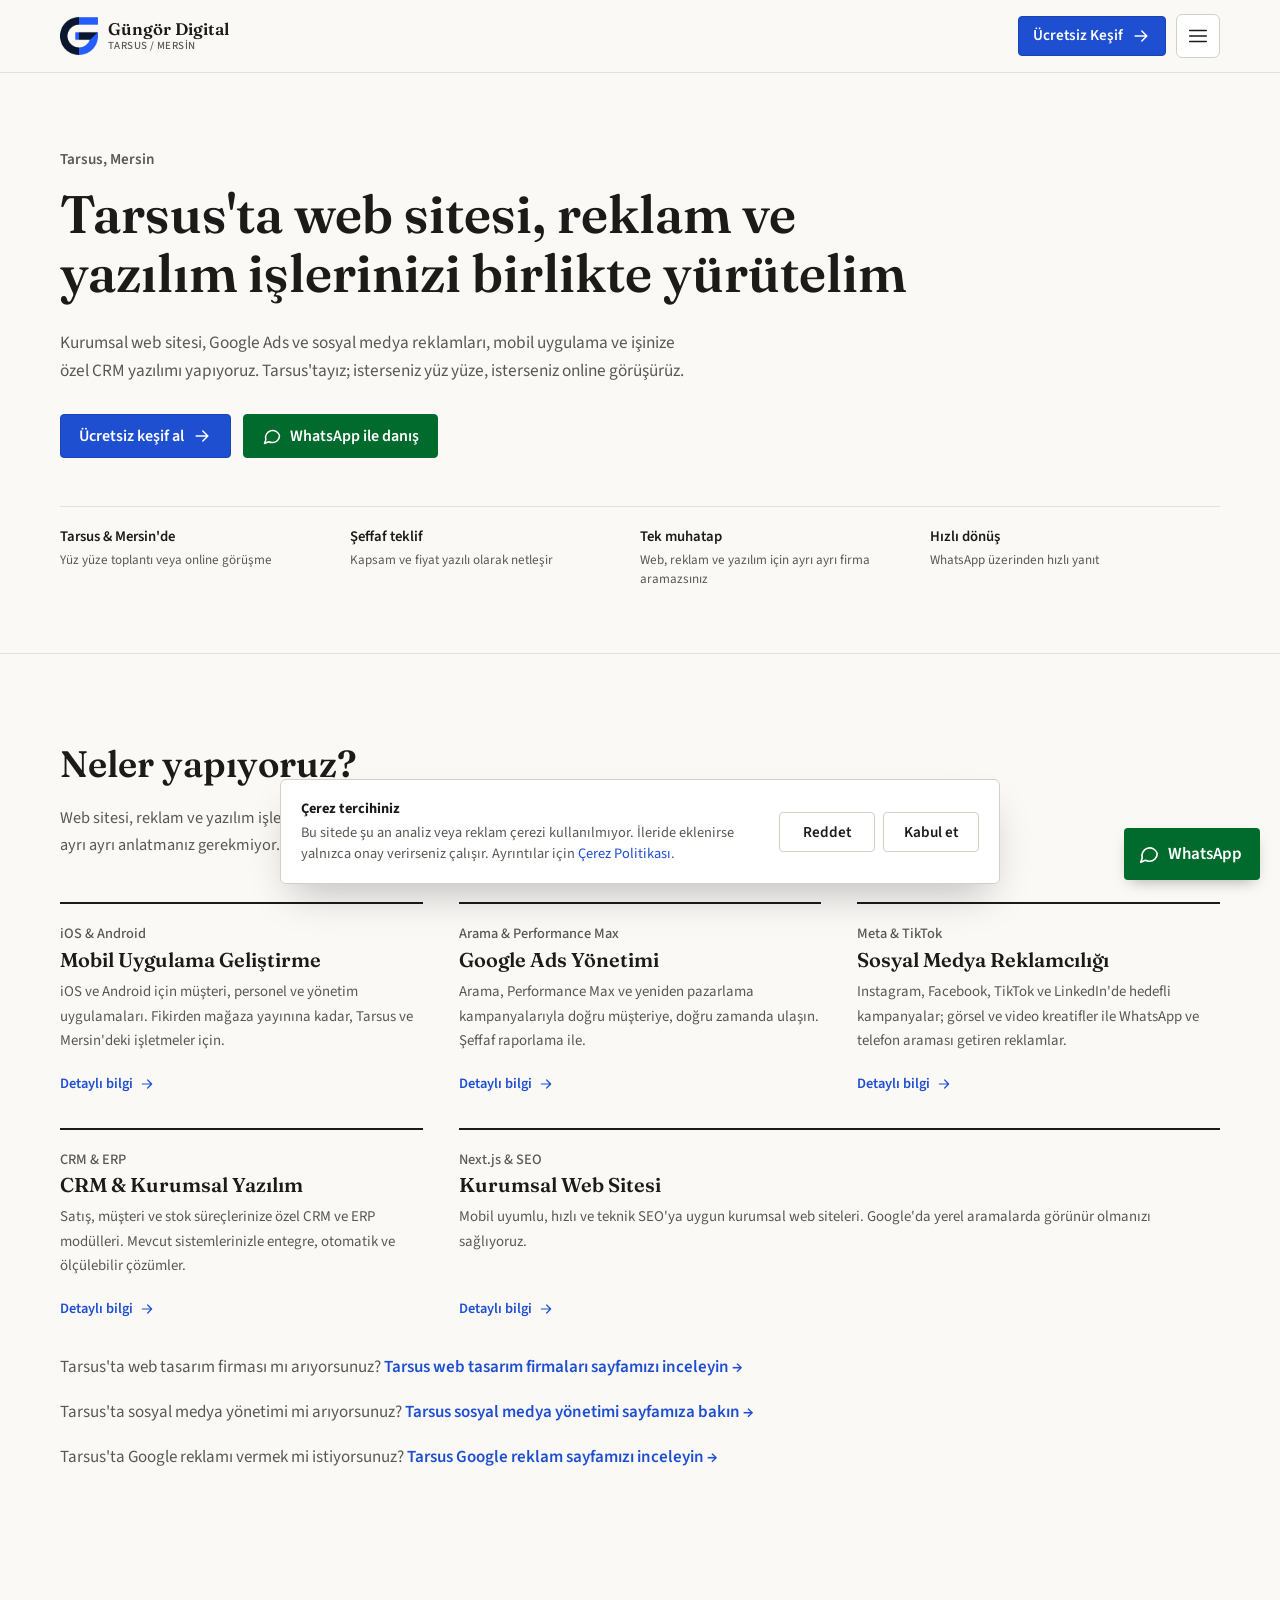
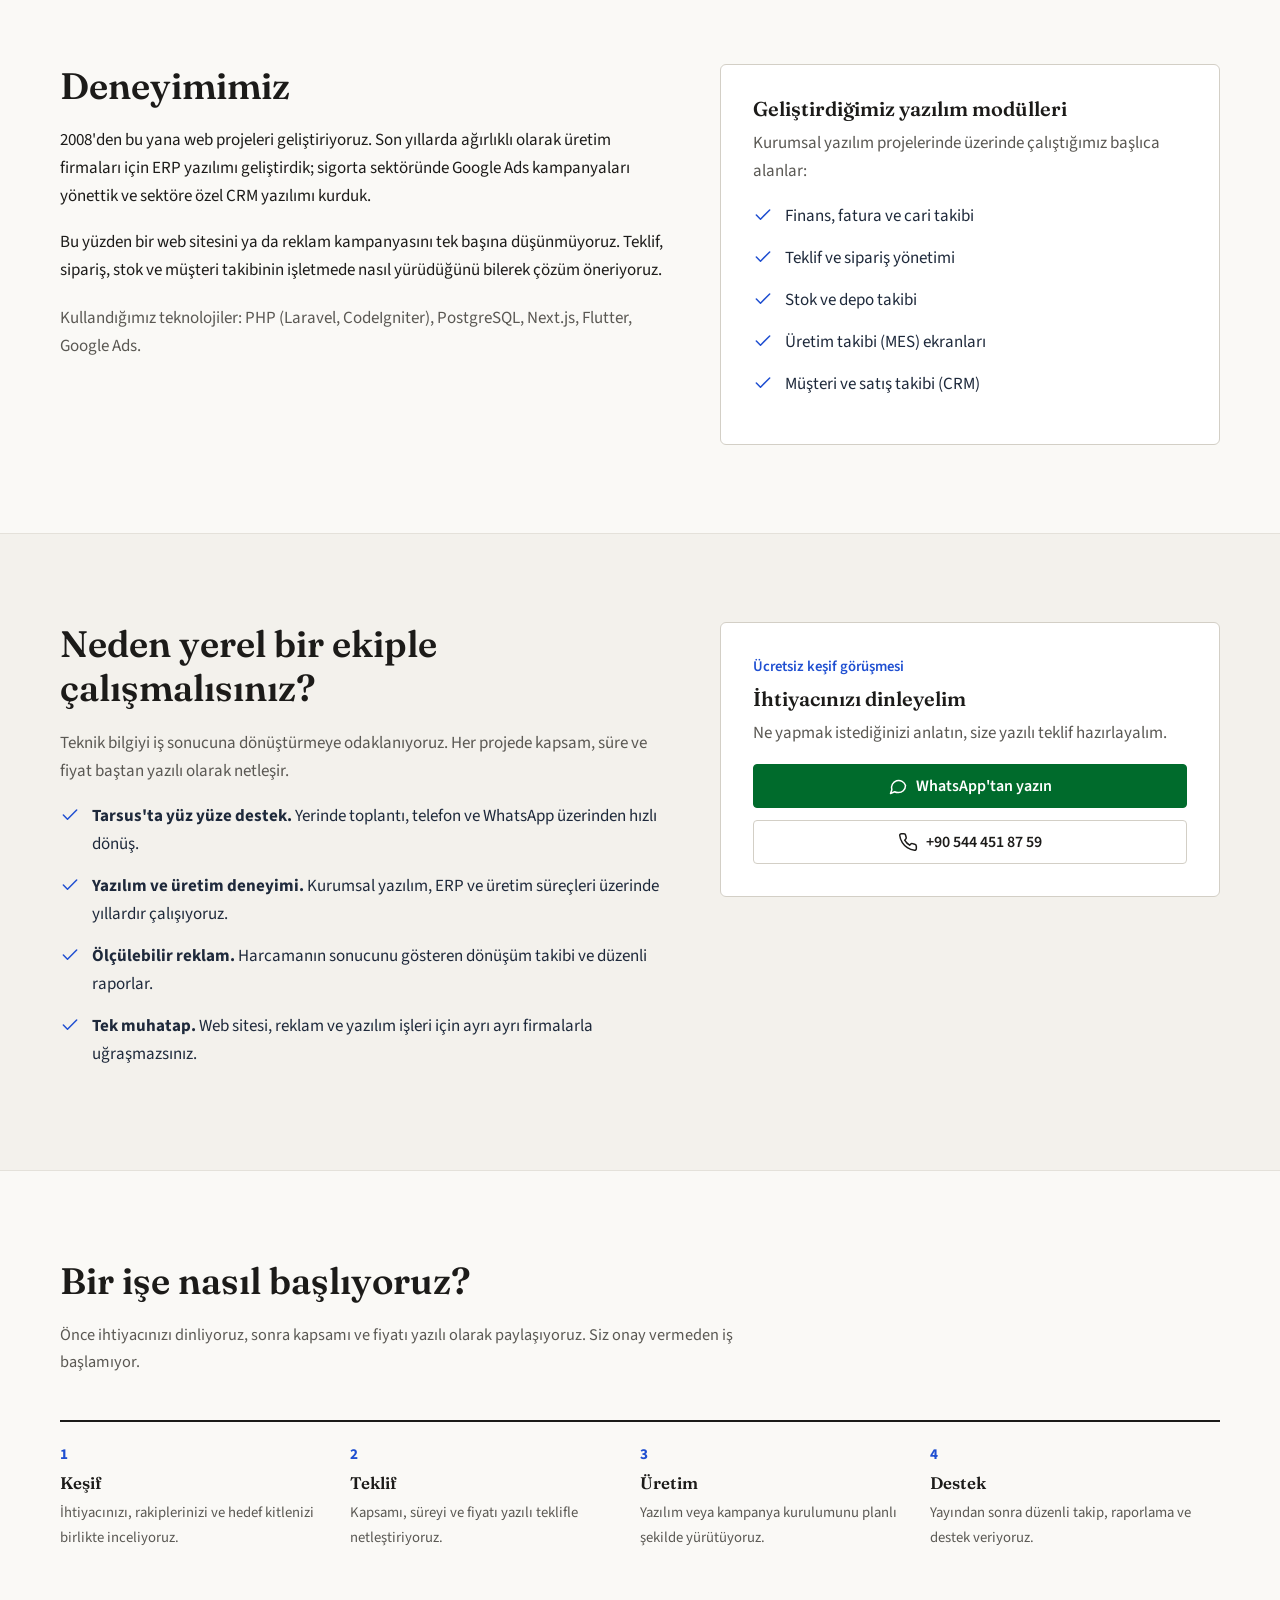
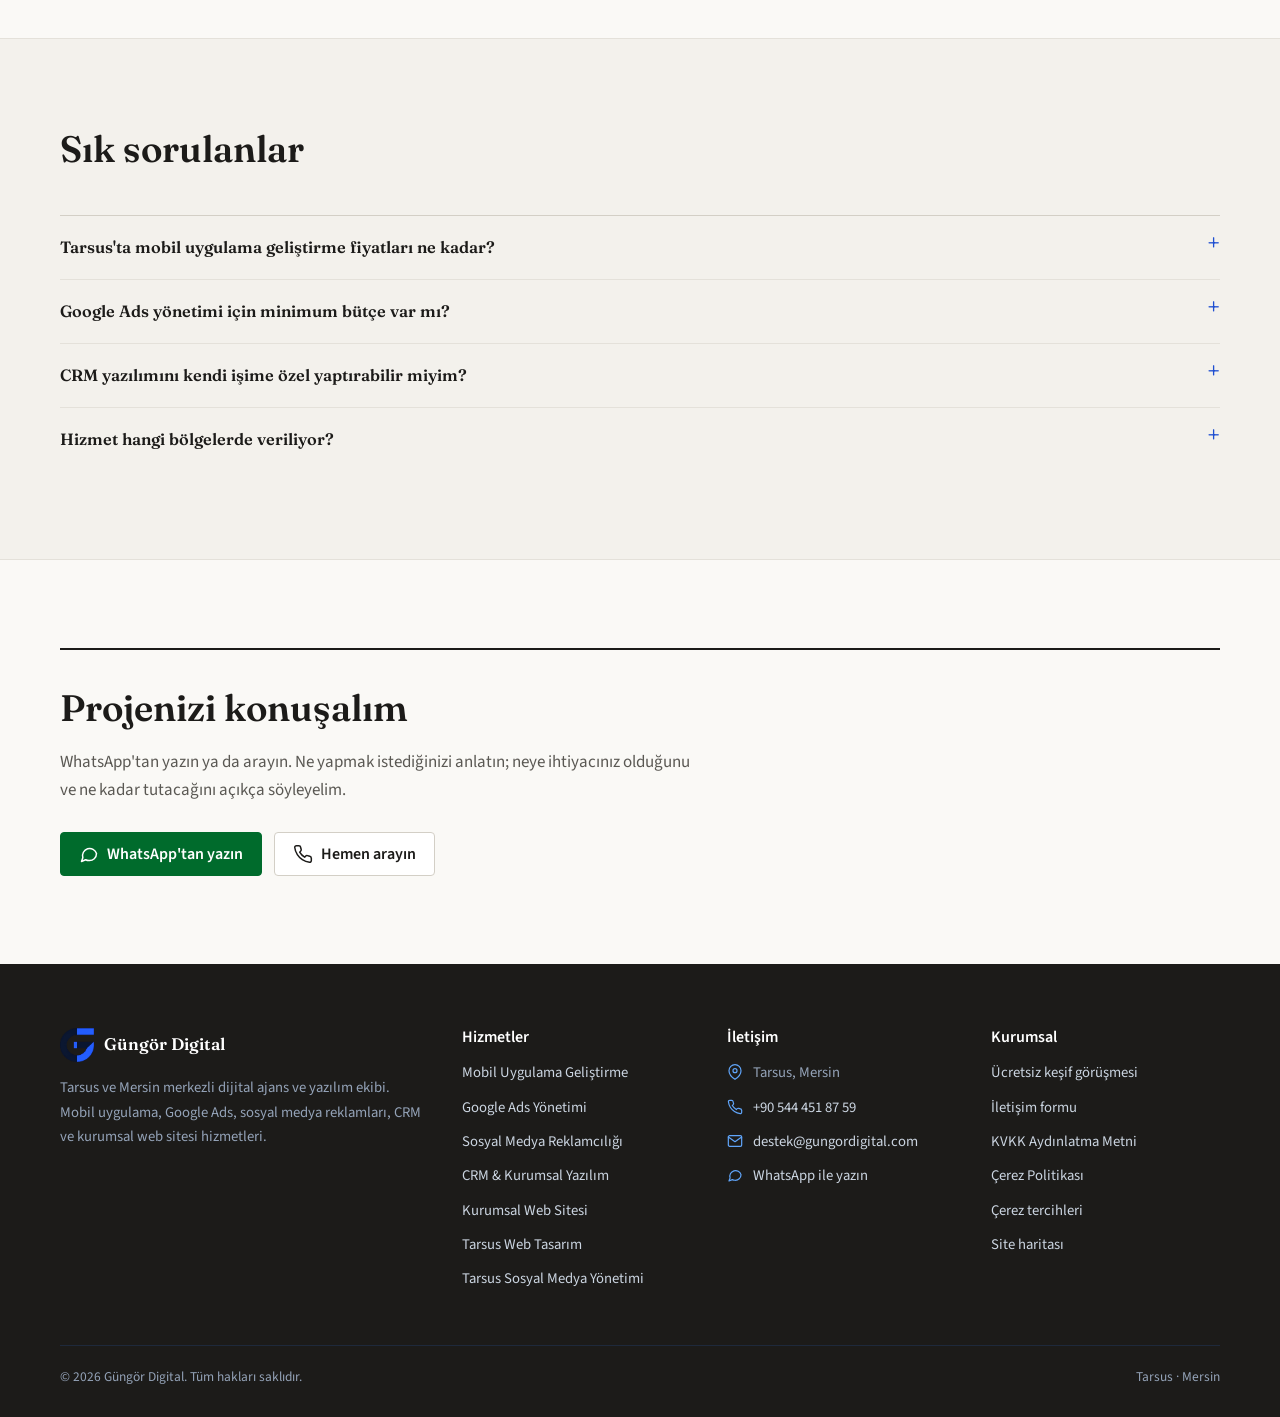
==== index.html @ 408ef57e "Tarsus Google reklam sayfası, menü düzeltmesi - Google Ads sayfası "Tarsus Google reklam" aramasına " ====
<!doctype html>
<html lang="tr-TR">
<head>
<meta charset="utf-8">
<meta name="google-site-verification" content="k1yBXpzhwBnbhdokewDQdq4VgAo1lMGQT7mjPiqqTH0">
<meta name="viewport" content="width=device-width,initial-scale=1,viewport-fit=cover">
<title>Tarsus Dijital Ajans &amp; Yazılım | Güngör Digital</title>
<meta name="description" content="Tarsus'ta mobil uygulama geliştirme, Google Ads ve sosyal medya reklamcılığı, kurumsal web sitesi ve CRM yazılımı. Ücretsiz keşif görüşmesi için iletişime geçin.">
<meta name="robots" content="index,follow,max-image-preview:large,max-snippet:-1">
<meta name="author" content="Güngör Digital">
<meta name="geo.region" content="TR-33">
<meta name="geo.placename" content="Tarsus, Mersin">
<meta name="geo.position" content="36.9167;34.8833">
<meta name="ICBM" content="36.9167, 34.8833">
<link rel="canonical" href="https://tarsus.gungordigital.com/">
<link rel="alternate" hreflang="tr-TR" href="https://tarsus.gungordigital.com/">
<link rel="alternate" hreflang="x-default" href="https://tarsus.gungordigital.com/">
<meta property="og:type" content="website">
<meta property="og:site_name" content="Güngör Digital">
<meta property="og:locale" content="tr_TR">
<meta property="og:title" content="Tarsus Dijital Ajans &amp; Yazılım | Güngör Digital">
<meta property="og:description" content="Tarsus'ta mobil uygulama geliştirme, Google Ads ve sosyal medya reklamcılığı, kurumsal web sitesi ve CRM yazılımı. Ücretsiz keşif görüşmesi için iletişime geçin.">
<meta property="og:url" content="https://tarsus.gungordigital.com/">
<meta property="og:image" content="https://tarsus.gungordigital.com/assets/logo.png">
<meta name="twitter:card" content="summary">
<meta name="twitter:title" content="Tarsus Dijital Ajans &amp; Yazılım | Güngör Digital">
<meta name="twitter:description" content="Tarsus'ta mobil uygulama geliştirme, Google Ads ve sosyal medya reklamcılığı, kurumsal web sitesi ve CRM yazılımı. Ücretsiz keşif görüşmesi için iletişime geçin.">
<meta name="theme-color" content="#0A0D14">
<link rel="icon" href="/assets/favicon.svg" type="image/svg+xml">
<link rel="icon" href="/assets/logo.png" type="image/png">
<link rel="apple-touch-icon" href="/assets/logo.png">
<link rel="preconnect" href="https://fonts.googleapis.com">
<link rel="preconnect" href="https://fonts.gstatic.com" crossorigin>
<link href="https://fonts.googleapis.com/css2?family=Fraunces:opsz,wght@9..144,500;9..144,600&family=Source+Sans+3:wght@400;600;700&display=swap" rel="stylesheet">
<link rel="stylesheet" href="/assets/style.css">
<script type="application/ld+json">{"@context": "https://schema.org", "@type": "ProfessionalService", "@id": "https://tarsus.gungordigital.com/#business", "name": "Güngör Digital", "url": "https://tarsus.gungordigital.com/", "logo": "https://tarsus.gungordigital.com/assets/logo.png", "telephone": "+905444518759", "email": "destek@gungordigital.com", "address": {"@type": "PostalAddress", "addressLocality": "Tarsus", "addressRegion": "Mersin", "addressCountry": "TR"}, "geo": {"@type": "GeoCoordinates", "latitude": 36.9167, "longitude": 34.8833}, "areaServed": [{"@type": "City", "name": "Tarsus"}, {"@type": "AdministrativeArea", "name": "Mersin"}], "availableLanguage": "Turkish", "knowsAbout": ["Mobil uygulama geliştirme", "Google Ads", "Sosyal medya reklamcılığı", "CRM yazılımı", "ERP", "Kurumsal web sitesi", "SEO"], "hasOfferCatalog": {"@type": "OfferCatalog", "name": "Hizmetler", "itemListElement": [{"@type": "Offer", "itemOffered": {"@type": "Service", "name": "Tarsus'ta Mobil Uygulama Geliştirme", "url": "https://tarsus.gungordigital.com/mobil-uygulama-gelistirme.html"}}, {"@type": "Offer", "itemOffered": {"@type": "Service", "name": "Tarsus'ta Google Ads Yönetimi", "url": "https://tarsus.gungordigital.com/google-ads-yonetimi.html"}}, {"@type": "Offer", "itemOffered": {"@type": "Service", "name": "Tarsus'ta Sosyal Medya Reklamcılığı", "url": "https://tarsus.gungordigital.com/sosyal-medya-reklamciligi.html"}}, {"@type": "Offer", "itemOffered": {"@type": "Service", "name": "Özel CRM ve Kurumsal Yazılım Geliştirme", "url": "https://tarsus.gungordigital.com/crm-ve-kurumsal-yazilim.html"}}, {"@type": "Offer", "itemOffered": {"@type": "Service", "name": "Tarsus'ta Kurumsal Web Sitesi Tasarımı", "url": "https://tarsus.gungordigital.com/kurumsal-web-sitesi.html"}}]}}</script>
<script type="application/ld+json">{"@context": "https://schema.org", "@type": "WebSite", "name": "Güngör Digital", "url": "https://tarsus.gungordigital.com/", "inLanguage": "tr-TR"}</script>
<script type="application/ld+json">{"@context": "https://schema.org", "@type": "FAQPage", "mainEntity": [{"@type": "Question", "name": "Tarsus'ta mobil uygulama geliştirme fiyatları ne kadar?", "acceptedAnswer": {"@type": "Answer", "text": "Fiyat; platforma (iOS, Android veya ikisi), özelliklere ve entegrasyonlara göre değişir. Ücretsiz keşif görüşmesinde kapsamı netleştirip yazılı teklif sunuyoruz."}}, {"@type": "Question", "name": "Google Ads yönetimi için minimum bütçe var mı?", "acceptedAnswer": {"@type": "Answer", "text": "Sabit bir minimum bütçe zorunluluğumuz yok. Sektörünüze ve hedeflerinize göre uygun bütçe planı oluşturuyoruz. Reklam harcaması doğrudan Google'a ödenir."}}, {"@type": "Question", "name": "CRM yazılımını kendi işime özel yaptırabilir miyim?", "acceptedAnswer": {"@type": "Answer", "text": "Evet. Satış, müşteri takibi, teklif ve fatura süreçlerinize göre özel CRM geliştiriyoruz; mevcut sisteminizle entegrasyon da yapılabilir."}}, {"@type": "Question", "name": "Hizmet hangi bölgelerde veriliyor?", "acceptedAnswer": {"@type": "Answer", "text": "Merkezimiz Tarsus'tadır. Tarsus ve Mersin'de yüz yüze, diğer bölgelerde ise uzaktan çalışıyoruz."}}]}</script>
</head>
<body>
<a class="skip" href="#main">İçeriğe geç</a>
<header class="site-header">
<div class="wrap nav">
<a class="logo" href="/" aria-label="Güngör Digital - Ana sayfa"><img src="/assets/logo.png" alt="Güngör Digital logosu" width="38" height="38"><span class="logo-t"><b>Güngör Digital</b><small>TARSUS / MERSİN</small></span></a>
<nav aria-label="Ana menü"><ul class="menu" id="menu"><li><a href="/mobil-uygulama-gelistirme.html">Mobil Uygulama</a></li><li><a href="/google-ads-yonetimi.html">Google Ads</a></li><li><a href="/sosyal-medya-reklamciligi.html">Sosyal Medya</a></li><li><a href="/crm-ve-kurumsal-yazilim.html">CRM & Yazılım</a></li><li><a href="/kurumsal-web-sitesi.html">Kurumsal Web</a></li><li><a href="/tarsus-web-tasarim-firmalari.html">Tarsus Web Tasarım</a></li><li class="hide-d"><a href="/iletisim.html">İletişim</a></li></ul></nav>
<div class="nav-right">
<a class="btn btn-wa btn-sm hide-m" href="https://wa.me/905444518759" rel="noopener"><svg class="ic" viewBox="0 0 24 24" fill="none" stroke="currentColor" stroke-width="1.8" stroke-linecap="round" stroke-linejoin="round" aria-hidden="true"><path d="M21 11.5a8.4 8.4 0 0 1-9 8.4 8.6 8.6 0 0 1-4-1L3 21l1.6-4.6A8.4 8.4 0 1 1 21 11.5z"/></svg>WhatsApp</a>
<a class="btn btn-primary btn-sm" href="/iletisim.html">Ücretsiz Keşif <svg class="ic" viewBox="0 0 24 24" fill="none" stroke="currentColor" stroke-width="1.8" stroke-linecap="round" stroke-linejoin="round" aria-hidden="true"><path d="M5 12h14M13 6l6 6-6 6"/></svg></a>
<button class="nav-toggle" aria-label="Menüyü aç/kapat" aria-expanded="false" aria-controls="menu"><svg class="ic" viewBox="0 0 24 24" fill="none" stroke="currentColor" stroke-width="1.8" stroke-linecap="round" stroke-linejoin="round" aria-hidden="true"><path d="M3 6h18M3 12h18M3 18h18"/></svg></button>
</div>
</div>
</header>
<main id="main">
<section class="hero">
<div class="wrap">
<span class="pill">Tarsus, Mersin</span>
<h1>Tarsus'ta web sitesi, reklam ve yazılım işlerinizi birlikte yürütelim</h1>
<p class="lead">Kurumsal web sitesi, Google Ads ve sosyal medya reklamları, mobil uygulama ve işinize özel CRM yazılımı yapıyoruz. Tarsus'tayız; isterseniz yüz yüze, isterseniz online görüşürüz.</p>
<div class="btns">
<a class="btn btn-primary" href="/iletisim.html">Ücretsiz keşif al <svg class="ic" viewBox="0 0 24 24" fill="none" stroke="currentColor" stroke-width="1.8" stroke-linecap="round" stroke-linejoin="round" aria-hidden="true"><path d="M5 12h14M13 6l6 6-6 6"/></svg></a>
<a class="btn btn-wa" href="https://wa.me/905444518759" rel="noopener"><svg class="ic" viewBox="0 0 24 24" fill="none" stroke="currentColor" stroke-width="1.8" stroke-linecap="round" stroke-linejoin="round" aria-hidden="true"><path d="M21 11.5a8.4 8.4 0 0 1-9 8.4 8.6 8.6 0 0 1-4-1L3 21l1.6-4.6A8.4 8.4 0 1 1 21 11.5z"/></svg>WhatsApp ile danış</a>
</div>
<div class="trust"><div><svg class="ic" viewBox="0 0 24 24" fill="none" stroke="currentColor" stroke-width="1.8" stroke-linecap="round" stroke-linejoin="round" aria-hidden="true"><path d="M1 6v16l7-4 8 4 7-4V2l-7 4-8-4z"/><path d="M8 2v16M16 6v16"/></svg><span>Tarsus & Mersin'de<small>Yüz yüze toplantı veya online görüşme</small></span></div><div><svg class="ic" viewBox="0 0 24 24" fill="none" stroke="currentColor" stroke-width="1.8" stroke-linecap="round" stroke-linejoin="round" aria-hidden="true"><path d="M12 22s8-4 8-10V5l-8-3-8 3v7c0 6 8 10 8 10z"/></svg><span>Şeffaf teklif<small>Kapsam ve fiyat yazılı olarak netleşir</small></span></div><div><svg class="ic" viewBox="0 0 24 24" fill="none" stroke="currentColor" stroke-width="1.8" stroke-linecap="round" stroke-linejoin="round" aria-hidden="true"><circle cx="9" cy="7" r="4"/><path d="M17 11a4 4 0 1 0 0-8M3 21v-2a4 4 0 0 1 4-4h6a4 4 0 0 1 4 4v2"/></svg><span>Tek muhatap<small>Web, reklam ve yazılım için ayrı ayrı firma aramazsınız</small></span></div><div><svg class="ic" viewBox="0 0 24 24" fill="none" stroke="currentColor" stroke-width="1.8" stroke-linecap="round" stroke-linejoin="round" aria-hidden="true"><path d="M13 2 3 14h9l-1 8 10-12h-9z"/></svg><span>Hızlı dönüş<small>WhatsApp üzerinden hızlı yanıt</small></span></div></div>
</div>
</section>
<section class="section" id="hizmetler"><div class="wrap">
<div class="section-head"><div class="label">Hizmetlerimiz</div><h2>Neler yapıyoruz?</h2><p>Web sitesi, reklam ve yazılım işlerini aynı ekip yürütüyor. Böylece işi farklı firmalara bölmeniz ve her birine ayrı ayrı anlatmanız gerekmiyor.</p></div>
<div class="grid grid-3"><a class="card" href="/mobil-uygulama-gelistirme.html"><div class="icon-box"><svg class="ic" viewBox="0 0 24 24" fill="none" stroke="currentColor" stroke-width="1.8" stroke-linecap="round" stroke-linejoin="round" aria-hidden="true"><rect x="7" y="2" width="10" height="20" rx="2"/><path d="M11 18h2"/></svg></div><span class="tagchip">iOS & Android</span><h3>Mobil Uygulama Geliştirme</h3><p>iOS ve Android için müşteri, personel ve yönetim uygulamaları. Fikirden mağaza yayınına kadar, Tarsus ve Mersin'deki işletmeler için.</p><span class="more">Detaylı bilgi <svg class="ic" viewBox="0 0 24 24" fill="none" stroke="currentColor" stroke-width="1.8" stroke-linecap="round" stroke-linejoin="round" aria-hidden="true"><path d="M5 12h14M13 6l6 6-6 6"/></svg></span></a><a class="card" href="/google-ads-yonetimi.html"><div class="icon-box"><svg class="ic" viewBox="0 0 24 24" fill="none" stroke="currentColor" stroke-width="1.8" stroke-linecap="round" stroke-linejoin="round" aria-hidden="true"><circle cx="11" cy="11" r="7"/><path d="m21 21-4.3-4.3"/></svg></div><span class="tagchip">Arama & Performance Max</span><h3>Google Ads Yönetimi</h3><p>Arama, Performance Max ve yeniden pazarlama kampanyalarıyla doğru müşteriye, doğru zamanda ulaşın. Şeffaf raporlama ile.</p><span class="more">Detaylı bilgi <svg class="ic" viewBox="0 0 24 24" fill="none" stroke="currentColor" stroke-width="1.8" stroke-linecap="round" stroke-linejoin="round" aria-hidden="true"><path d="M5 12h14M13 6l6 6-6 6"/></svg></span></a><a class="card" href="/sosyal-medya-reklamciligi.html"><div class="icon-box"><svg class="ic" viewBox="0 0 24 24" fill="none" stroke="currentColor" stroke-width="1.8" stroke-linecap="round" stroke-linejoin="round" aria-hidden="true"><path d="M3 11v2a1 1 0 0 0 1 1h2l5 4V6L6 10H4a1 1 0 0 0-1 1z"/><path d="M16 8a5 5 0 0 1 0 8"/></svg></div><span class="tagchip">Meta & TikTok</span><h3>Sosyal Medya Reklamcılığı</h3><p>Instagram, Facebook, TikTok ve LinkedIn'de hedefli kampanyalar; görsel ve video kreatifler ile WhatsApp ve telefon araması getiren reklamlar.</p><span class="more">Detaylı bilgi <svg class="ic" viewBox="0 0 24 24" fill="none" stroke="currentColor" stroke-width="1.8" stroke-linecap="round" stroke-linejoin="round" aria-hidden="true"><path d="M5 12h14M13 6l6 6-6 6"/></svg></span></a><a class="card" href="/crm-ve-kurumsal-yazilim.html"><div class="icon-box"><svg class="ic" viewBox="0 0 24 24" fill="none" stroke="currentColor" stroke-width="1.8" stroke-linecap="round" stroke-linejoin="round" aria-hidden="true"><ellipse cx="12" cy="5" rx="8" ry="3"/><path d="M4 5v14c0 1.7 3.6 3 8 3s8-1.3 8-3V5"/><path d="M4 12c0 1.7 3.6 3 8 3s8-1.3 8-3"/></svg></div><span class="tagchip">CRM & ERP</span><h3>CRM & Kurumsal Yazılım</h3><p>Satış, müşteri ve stok süreçlerinize özel CRM ve ERP modülleri. Mevcut sistemlerinizle entegre, otomatik ve ölçülebilir çözümler.</p><span class="more">Detaylı bilgi <svg class="ic" viewBox="0 0 24 24" fill="none" stroke="currentColor" stroke-width="1.8" stroke-linecap="round" stroke-linejoin="round" aria-hidden="true"><path d="M5 12h14M13 6l6 6-6 6"/></svg></span></a><a class="card" href="/kurumsal-web-sitesi.html"><div class="icon-box"><svg class="ic" viewBox="0 0 24 24" fill="none" stroke="currentColor" stroke-width="1.8" stroke-linecap="round" stroke-linejoin="round" aria-hidden="true"><rect x="3" y="4" width="18" height="16" rx="2"/><path d="M3 9h18M7 14h4"/></svg></div><span class="tagchip">Next.js & SEO</span><h3>Kurumsal Web Sitesi</h3><p>Mobil uyumlu, hızlı ve teknik SEO'ya uygun kurumsal web siteleri. Google'da yerel aramalarda görünür olmanızı sağlıyoruz.</p><span class="more">Detaylı bilgi <svg class="ic" viewBox="0 0 24 24" fill="none" stroke="currentColor" stroke-width="1.8" stroke-linecap="round" stroke-linejoin="round" aria-hidden="true"><path d="M5 12h14M13 6l6 6-6 6"/></svg></span></a></div>
<p style="margin-top:28px;color:var(--muted)">Tarsus'ta web tasarım firması mı arıyorsunuz? <a href="/tarsus-web-tasarim-firmalari.html" style="font-weight:600">Tarsus web tasarım firmaları sayfamızı inceleyin &rarr;</a></p>
<p style="margin-top:8px;color:var(--muted)">Tarsus'ta sosyal medya yönetimi mi arıyorsunuz? <a href="/tarsus-sosyal-medya-yonetimi.html" style="font-weight:600">Tarsus sosyal medya yönetimi sayfamıza bakın &rarr;</a></p>
<p style="margin-top:8px;color:var(--muted)">Tarsus'ta Google reklamı vermek mi istiyorsunuz? <a href="/google-ads-yonetimi.html" style="font-weight:600">Tarsus Google reklam sayfamızı inceleyin &rarr;</a></p>
</div></section>
<section class="section" id="hakkimizda"><div class="wrap split">
<div>
<h2>Deneyimimiz</h2>
<p>2008'den bu yana web projeleri geliştiriyoruz. Son yıllarda ağırlıklı olarak üretim firmaları için ERP yazılımı geliştirdik; sigorta sektöründe Google Ads kampanyaları yönettik ve sektöre özel CRM yazılımı kurduk.</p>
<p>Bu yüzden bir web sitesini ya da reklam kampanyasını tek başına düşünmüyoruz. Teklif, sipariş, stok ve müşteri takibinin işletmede nasıl yürüdüğünü bilerek çözüm öneriyoruz.</p>
<p class="muted" style="margin-top:20px">Kullandığımız teknolojiler: PHP (Laravel, CodeIgniter), PostgreSQL, Next.js, Flutter, Google Ads.</p>
</div>
<aside class="panel">
<h3>Geliştirdiğimiz yazılım modülleri</h3>
<p>Kurumsal yazılım projelerinde üzerinde çalıştığımız başlıca alanlar:</p>
<ul class="checks" style="margin-top:14px">
<li><svg class="ic" viewBox="0 0 24 24" fill="none" stroke="currentColor" stroke-width="1.8" stroke-linecap="round" stroke-linejoin="round" aria-hidden="true"><path d="M20 6 9 17l-5-5"/></svg><span>Finans, fatura ve cari takibi</span></li>
<li><svg class="ic" viewBox="0 0 24 24" fill="none" stroke="currentColor" stroke-width="1.8" stroke-linecap="round" stroke-linejoin="round" aria-hidden="true"><path d="M20 6 9 17l-5-5"/></svg><span>Teklif ve sipariş yönetimi</span></li>
<li><svg class="ic" viewBox="0 0 24 24" fill="none" stroke="currentColor" stroke-width="1.8" stroke-linecap="round" stroke-linejoin="round" aria-hidden="true"><path d="M20 6 9 17l-5-5"/></svg><span>Stok ve depo takibi</span></li>
<li><svg class="ic" viewBox="0 0 24 24" fill="none" stroke="currentColor" stroke-width="1.8" stroke-linecap="round" stroke-linejoin="round" aria-hidden="true"><path d="M20 6 9 17l-5-5"/></svg><span>Üretim takibi (MES) ekranları</span></li>
<li><svg class="ic" viewBox="0 0 24 24" fill="none" stroke="currentColor" stroke-width="1.8" stroke-linecap="round" stroke-linejoin="round" aria-hidden="true"><path d="M20 6 9 17l-5-5"/></svg><span>Müşteri ve satış takibi (CRM)</span></li>
</ul>
</aside>
</div></section>
<section class="section alt"><div class="wrap split">
<div>
<div class="label">Neden Güngör Digital</div>
<h2>Neden yerel bir ekiple çalışmalısınız?</h2>
<p class="muted">Teknik bilgiyi iş sonucuna dönüştürmeye odaklanıyoruz. Her projede kapsam, süre ve fiyat baştan yazılı olarak netleşir.</p>
<ul class="checks">
<li><svg class="ic" viewBox="0 0 24 24" fill="none" stroke="currentColor" stroke-width="1.8" stroke-linecap="round" stroke-linejoin="round" aria-hidden="true"><path d="M20 6 9 17l-5-5"/></svg><span><strong>Tarsus'ta yüz yüze destek.</strong> Yerinde toplantı, telefon ve WhatsApp üzerinden hızlı dönüş.</span></li>
<li><svg class="ic" viewBox="0 0 24 24" fill="none" stroke="currentColor" stroke-width="1.8" stroke-linecap="round" stroke-linejoin="round" aria-hidden="true"><path d="M20 6 9 17l-5-5"/></svg><span><strong>Yazılım ve üretim deneyimi.</strong> Kurumsal yazılım, ERP ve üretim süreçleri üzerinde yıllardır çalışıyoruz.</span></li>
<li><svg class="ic" viewBox="0 0 24 24" fill="none" stroke="currentColor" stroke-width="1.8" stroke-linecap="round" stroke-linejoin="round" aria-hidden="true"><path d="M20 6 9 17l-5-5"/></svg><span><strong>Ölçülebilir reklam.</strong> Harcamanın sonucunu gösteren dönüşüm takibi ve düzenli raporlar.</span></li>
<li><svg class="ic" viewBox="0 0 24 24" fill="none" stroke="currentColor" stroke-width="1.8" stroke-linecap="round" stroke-linejoin="round" aria-hidden="true"><path d="M20 6 9 17l-5-5"/></svg><span><strong>Tek muhatap.</strong> Web sitesi, reklam ve yazılım işleri için ayrı ayrı firmalarla uğraşmazsınız.</span></li>
</ul>
</div>
<aside class="panel">
<div class="label">Ücretsiz keşif görüşmesi</div>
<h3 style="margin-top:8px">İhtiyacınızı dinleyelim</h3>
<p>Ne yapmak istediğinizi anlatın, size yazılı teklif hazırlayalım.</p>
<div class="btns" style="margin-top:4px">
<a class="btn btn-wa btn-block" href="https://wa.me/905444518759" rel="noopener"><svg class="ic" viewBox="0 0 24 24" fill="none" stroke="currentColor" stroke-width="1.8" stroke-linecap="round" stroke-linejoin="round" aria-hidden="true"><path d="M21 11.5a8.4 8.4 0 0 1-9 8.4 8.6 8.6 0 0 1-4-1L3 21l1.6-4.6A8.4 8.4 0 1 1 21 11.5z"/></svg>WhatsApp'tan yazın</a>
<a class="btn btn-outline btn-block" href="tel:+905444518759"><svg class="ic" viewBox="0 0 24 24" fill="none" stroke="currentColor" stroke-width="1.8" stroke-linecap="round" stroke-linejoin="round" aria-hidden="true"><path d="M22 16.9v3a2 2 0 0 1-2.2 2 19.8 19.8 0 0 1-8.6-3.1 19.5 19.5 0 0 1-6-6A19.8 19.8 0 0 1 2.1 4.2 2 2 0 0 1 4.1 2h3a2 2 0 0 1 2 1.7c.1.9.4 1.8.7 2.7a2 2 0 0 1-.5 2.1L8 9.8a16 16 0 0 0 6 6l1.3-1.3a2 2 0 0 1 2.1-.5c.9.3 1.8.6 2.7.7a2 2 0 0 1 1.7 2z"/></svg>+90 544 451 87 59</a>
</div>
</aside>
</div></section>
<section class="section"><div class="wrap">
<div class="section-head"><div class="label">Nasıl çalışıyoruz?</div><h2>Bir işe nasıl başlıyoruz?</h2><p>Önce ihtiyacınızı dinliyoruz, sonra kapsamı ve fiyatı yazılı olarak paylaşıyoruz. Siz onay vermeden iş başlamıyor.</p></div>
<div class="process"><div><b>1</b><h3>Keşif</h3><p>İhtiyacınızı, rakiplerinizi ve hedef kitlenizi birlikte inceliyoruz.</p></div><div><b>2</b><h3>Teklif</h3><p>Kapsamı, süreyi ve fiyatı yazılı teklifle netleştiriyoruz.</p></div><div><b>3</b><h3>Üretim</h3><p>Yazılım veya kampanya kurulumunu planlı şekilde yürütüyoruz.</p></div><div><b>4</b><h3>Destek</h3><p>Yayından sonra düzenli takip, raporlama ve destek veriyoruz.</p></div></div>
</div></section>
<section class="section alt" id="sss"><div class="wrap"><div class="section-head"><div class="label">Sık sorulan sorular</div><h2>Sık sorulanlar</h2></div><div class="faq-acc"><details><summary>Tarsus'ta mobil uygulama geliştirme fiyatları ne kadar?</summary><p>Fiyat; platforma (iOS, Android veya ikisi), özelliklere ve entegrasyonlara göre değişir. Ücretsiz keşif görüşmesinde kapsamı netleştirip yazılı teklif sunuyoruz.</p></details><details><summary>Google Ads yönetimi için minimum bütçe var mı?</summary><p>Sabit bir minimum bütçe zorunluluğumuz yok. Sektörünüze ve hedeflerinize göre uygun bütçe planı oluşturuyoruz. Reklam harcaması doğrudan Google'a ödenir.</p></details><details><summary>CRM yazılımını kendi işime özel yaptırabilir miyim?</summary><p>Evet. Satış, müşteri takibi, teklif ve fatura süreçlerinize göre özel CRM geliştiriyoruz; mevcut sisteminizle entegrasyon da yapılabilir.</p></details><details><summary>Hizmet hangi bölgelerde veriliyor?</summary><p>Merkezimiz Tarsus'tadır. Tarsus ve Mersin'de yüz yüze, diğer bölgelerde ise uzaktan çalışıyoruz.</p></details></div></div></section>
<section class="section"><div class="wrap"><div class="cta">
<h2>Projenizi konuşalım</h2>
<p>WhatsApp'tan yazın ya da arayın. Ne yapmak istediğinizi anlatın; neye ihtiyacınız olduğunu ve ne kadar tutacağını açıkça söyleyelim.</p>
<div class="btns">
<a class="btn btn-wa" href="https://wa.me/905444518759" rel="noopener"><svg class="ic" viewBox="0 0 24 24" fill="none" stroke="currentColor" stroke-width="1.8" stroke-linecap="round" stroke-linejoin="round" aria-hidden="true"><path d="M21 11.5a8.4 8.4 0 0 1-9 8.4 8.6 8.6 0 0 1-4-1L3 21l1.6-4.6A8.4 8.4 0 1 1 21 11.5z"/></svg>WhatsApp'tan yazın</a>
<a class="btn btn-outline" href="tel:+905444518759"><svg class="ic" viewBox="0 0 24 24" fill="none" stroke="currentColor" stroke-width="1.8" stroke-linecap="round" stroke-linejoin="round" aria-hidden="true"><path d="M22 16.9v3a2 2 0 0 1-2.2 2 19.8 19.8 0 0 1-8.6-3.1 19.5 19.5 0 0 1-6-6A19.8 19.8 0 0 1 2.1 4.2 2 2 0 0 1 4.1 2h3a2 2 0 0 1 2 1.7c.1.9.4 1.8.7 2.7a2 2 0 0 1-.5 2.1L8 9.8a16 16 0 0 0 6 6l1.3-1.3a2 2 0 0 1 2.1-.5c.9.3 1.8.6 2.7.7a2 2 0 0 1 1.7 2z"/></svg>Hemen arayın</a>
</div>
</div></div></section>
</main>
<footer class="site-footer">
<div class="wrap">
<div class="fgrid">
<div>
<div class="fbrand"><img src="/assets/logo.png" alt="" width="34" height="34"><b>Güngör Digital</b></div>
<p>Tarsus ve Mersin merkezli dijital ajans ve yazılım ekibi. Mobil uygulama, Google Ads, sosyal medya reklamları, CRM ve kurumsal web sitesi hizmetleri.</p>
</div>
<div>
<h3>Hizmetler</h3>
<ul><li><a href="/mobil-uygulama-gelistirme.html">Mobil Uygulama Geliştirme</a></li><li><a href="/google-ads-yonetimi.html">Google Ads Yönetimi</a></li><li><a href="/sosyal-medya-reklamciligi.html">Sosyal Medya Reklamcılığı</a></li><li><a href="/crm-ve-kurumsal-yazilim.html">CRM & Kurumsal Yazılım</a></li><li><a href="/kurumsal-web-sitesi.html">Kurumsal Web Sitesi</a></li><li><a href="/tarsus-web-tasarim-firmalari.html">Tarsus Web Tasarım</a></li><li><a href="/tarsus-sosyal-medya-yonetimi.html">Tarsus Sosyal Medya Yönetimi</a></li></ul>
</div>
<div>
<h3>İletişim</h3>
<ul class="fcontact">
<li><svg class="ic" viewBox="0 0 24 24" fill="none" stroke="currentColor" stroke-width="1.8" stroke-linecap="round" stroke-linejoin="round" aria-hidden="true"><path d="M21 10c0 7-9 13-9 13S3 17 3 10a9 9 0 0 1 18 0z"/><circle cx="12" cy="10" r="3"/></svg><span>Tarsus, Mersin</span></li>
<li><svg class="ic" viewBox="0 0 24 24" fill="none" stroke="currentColor" stroke-width="1.8" stroke-linecap="round" stroke-linejoin="round" aria-hidden="true"><path d="M22 16.9v3a2 2 0 0 1-2.2 2 19.8 19.8 0 0 1-8.6-3.1 19.5 19.5 0 0 1-6-6A19.8 19.8 0 0 1 2.1 4.2 2 2 0 0 1 4.1 2h3a2 2 0 0 1 2 1.7c.1.9.4 1.8.7 2.7a2 2 0 0 1-.5 2.1L8 9.8a16 16 0 0 0 6 6l1.3-1.3a2 2 0 0 1 2.1-.5c.9.3 1.8.6 2.7.7a2 2 0 0 1 1.7 2z"/></svg><a href="tel:+905444518759">+90 544 451 87 59</a></li>
<li><svg class="ic" viewBox="0 0 24 24" fill="none" stroke="currentColor" stroke-width="1.8" stroke-linecap="round" stroke-linejoin="round" aria-hidden="true"><rect x="2" y="4" width="20" height="16" rx="2"/><path d="m22 6-10 7L2 6"/></svg><a href="mailto:destek@gungordigital.com">destek@gungordigital.com</a></li>
<li><svg class="ic" viewBox="0 0 24 24" fill="none" stroke="currentColor" stroke-width="1.8" stroke-linecap="round" stroke-linejoin="round" aria-hidden="true"><path d="M21 11.5a8.4 8.4 0 0 1-9 8.4 8.6 8.6 0 0 1-4-1L3 21l1.6-4.6A8.4 8.4 0 1 1 21 11.5z"/></svg><a href="https://wa.me/905444518759" rel="noopener">WhatsApp ile yazın</a></li>
</ul>
</div>
<div>
<h3>Kurumsal</h3>
<ul>
<li><a href="/iletisim.html">Ücretsiz keşif görüşmesi</a></li>
<li><a href="/iletisim.html">İletişim formu</a></li>
<li><a href="/kvkk.html">KVKK Aydınlatma Metni</a></li><li><a href="/cerez-politikasi.html">Çerez Politikası</a></li><li><button type="button" class="linklike" data-cookie-settings>Çerez tercihleri</button></li><li><a href="/sitemap.xml">Site haritası</a></li>
</ul>
</div>
</div>
<div class="copy"><span>&copy; 2026 Güngör Digital. Tüm hakları saklıdır.</span><span>Tarsus &middot; Mersin</span></div>
</div>
</footer>
<a class="wa-float" href="https://wa.me/905444518759" rel="noopener" aria-label="WhatsApp ile yazın"><svg class="ic" viewBox="0 0 24 24" fill="none" stroke="currentColor" stroke-width="1.8" stroke-linecap="round" stroke-linejoin="round" aria-hidden="true"><path d="M21 11.5a8.4 8.4 0 0 1-9 8.4 8.6 8.6 0 0 1-4-1L3 21l1.6-4.6A8.4 8.4 0 1 1 21 11.5z"/></svg>WhatsApp</a>
<div class="mbar" role="navigation" aria-label="Hızlı iletişim">
<a class="mb-wa" href="https://wa.me/905444518759" rel="noopener"><svg class="ic" viewBox="0 0 24 24" fill="none" stroke="currentColor" stroke-width="1.8" stroke-linecap="round" stroke-linejoin="round" aria-hidden="true"><path d="M21 11.5a8.4 8.4 0 0 1-9 8.4 8.6 8.6 0 0 1-4-1L3 21l1.6-4.6A8.4 8.4 0 1 1 21 11.5z"/></svg>WhatsApp</a>
<a class="mb-call" href="tel:+905444518759"><svg class="ic" viewBox="0 0 24 24" fill="none" stroke="currentColor" stroke-width="1.8" stroke-linecap="round" stroke-linejoin="round" aria-hidden="true"><path d="M22 16.9v3a2 2 0 0 1-2.2 2 19.8 19.8 0 0 1-8.6-3.1 19.5 19.5 0 0 1-6-6A19.8 19.8 0 0 1 2.1 4.2 2 2 0 0 1 4.1 2h3a2 2 0 0 1 2 1.7c.1.9.4 1.8.7 2.7a2 2 0 0 1-.5 2.1L8 9.8a16 16 0 0 0 6 6l1.3-1.3a2 2 0 0 1 2.1-.5c.9.3 1.8.6 2.7.7a2 2 0 0 1 1.7 2z"/></svg>Ara</a>
</div>
<script src="/assets/main.js" defer></script>
</body>
</html>
---- assets/style.css ----
/* Güngör Digital — Stitch tasarım dili (Technical Modernism) */
:root{
--primary:#1D4ED8;--primary-d:#1E40AF;--primary-h:#2563EB;--primary-deep:#0037B0;
--ink:#0A0D14;--slate:#121826;--muted:#475569;--line:#E2E8F0;--line2:#CBD5E1;
--sub:#F8FAFC;--surface:#F8F9FF;--surface-low:#EFF4FF;--surface-high:#DCE9FF;
--wa:#006B2C;--wa-d:#005320;
--shadow-sm:0 1px 2px rgba(10,13,20,.04),0 4px 12px rgba(10,13,20,.03);
--shadow-hover:0 2px 4px rgba(10,13,20,.04),0 12px 24px -4px rgba(10,13,20,.08);
--max:1200px;--r:6px;--r-lg:8px;--r-xl:12px
}
*{box-sizing:border-box}
html{scroll-behavior:smooth;-webkit-text-size-adjust:100%}
body{margin:0;font-family:Inter,system-ui,-apple-system,"Segoe UI",Roboto,sans-serif;color:var(--ink);background:var(--surface);font-size:15px;line-height:1.6;letter-spacing:-.005em;-webkit-font-smoothing:antialiased}
img,svg{max-width:100%;display:block}
a{color:var(--primary);text-decoration:none}
a:hover{text-decoration:underline}
:focus-visible{outline:2px solid rgba(29,78,216,.45);outline-offset:2px}
.skip{position:absolute;left:-9999px}
.skip:focus{left:12px;top:12px;background:#fff;padding:8px 12px;z-index:99}
.wrap{max-width:var(--max);margin:0 auto;padding:0 20px}
h1,h2,h3,h4{font-family:"Plus Jakarta Sans",Inter,sans-serif;line-height:1.2;letter-spacing:-.015em;margin:0 0 .5em;color:var(--ink)}
h1{font-size:clamp(2rem,4.4vw,3.1rem);font-weight:700;letter-spacing:-.02em;line-height:1.15}
h2{font-size:clamp(1.6rem,3.2vw,2.5rem);font-weight:700}
h3{font-size:1.2rem;font-weight:600;letter-spacing:-.015em}
p{margin:0 0 1em}
.ic{width:20px;height:20px;flex:none}
.muted{color:var(--muted)}
.label{font-size:.92rem;font-weight:600;color:var(--primary)}
.num,.tabular{font-variant-numeric:tabular-nums}
/* header */
.site-header{position:sticky;top:0;z-index:50;background:rgba(248,249,255,.92);backdrop-filter:blur(12px);-webkit-backdrop-filter:blur(12px);border-bottom:1px solid var(--line);box-shadow:0 1px 8px rgba(0,0,0,.03)}
.nav{position:relative;display:flex;align-items:center;justify-content:space-between;height:72px;gap:16px}
.logo{display:flex;align-items:center;gap:10px;color:var(--ink);min-width:0}
.logo:hover{text-decoration:none}
.logo img{width:38px;height:38px}
.logo-t{display:flex;flex-direction:column;line-height:1.1}
.logo-t b{font-family:"Plus Jakarta Sans",Inter,sans-serif;font-size:1.05rem;font-weight:700;letter-spacing:-.01em;white-space:nowrap}
.logo-t small{font-size:.68rem;font-weight:500;letter-spacing:.04em;color:var(--muted);margin-top:2px;white-space:nowrap}
.menu{display:flex;align-items:center;gap:4px;list-style:none;margin:0;padding:0}
.menu a{display:block;white-space:nowrap;color:#334155;font-weight:500;font-size:.9rem;padding:8px 10px;border-radius:var(--r-lg);transition:background .15s,color .15s}
.menu a:hover{color:var(--ink);background:var(--surface-low);text-decoration:none}
.menu a[aria-current="page"]{color:var(--primary);background:var(--surface-high);font-weight:600}
.nav-right{display:flex;align-items:center;gap:10px}
.nav-toggle{display:none;background:#fff;border:1px solid var(--line2);border-radius:var(--r);width:44px;height:44px;align-items:center;justify-content:center;color:var(--ink);cursor:pointer}
.nav-toggle .ic{width:22px;height:22px}
/* buttons */
.btn{display:inline-flex;align-items:center;justify-content:center;gap:8px;height:44px;padding:0 18px;border-radius:var(--r);font-weight:600;font-size:.92rem;border:1px solid transparent;transition:background .15s,transform .15s,border-color .15s,box-shadow .15s;white-space:nowrap;cursor:pointer;font-family:inherit}
.btn:hover{text-decoration:none}
.btn:active{transform:scale(.98)}
.btn-primary{background:var(--primary);color:#fff;border-color:var(--primary-d)}
.btn-primary:hover{background:var(--primary-h)}
.btn-wa{background:var(--wa);color:#fff;border-radius:999px;border-color:var(--wa)}
.btn-wa:hover{background:var(--wa-d)}
.btn-outline{background:#fff;color:var(--ink);border-color:var(--line2)}
.btn-outline:hover{background:var(--sub);border-color:#94A3B8}
.btn-dark{background:var(--ink);color:#fff;border-color:#1E293B}
.btn-sm{height:40px;padding:0 14px;font-size:.88rem}
.btn-block{width:100%}
/* mobil menü */
.nav-right .btn-wa{display:none}
@media (max-width:1300px){
.nav-toggle{display:inline-flex}
.menu{display:none;position:absolute;top:72px;left:-20px;right:-20px;flex-direction:column;align-items:stretch;gap:0;background:#fff;padding:6px 20px 16px;border-bottom:1px solid var(--line);box-shadow:0 20px 40px -12px rgba(10,13,20,.16)}
.menu.open{display:flex}
.menu li{border-bottom:1px solid var(--line)}
.menu a{padding:14px 0;font-size:1rem;border-radius:0;background:none}
.menu a:hover{background:none}
.menu a[aria-current="page"]{background:none}
.hide-m{display:none!important}
.menu li.hide-d{display:block}
}
.hide-d{display:none}
@media (max-width:480px){.logo-t small{display:none}.nav-right .btn-primary{display:none}}
/* hero */
.hero{background:var(--surface);padding:72px 0 64px;position:relative;overflow:hidden;border-bottom:1px solid var(--line)}
.hero .wrap{position:relative}
.hero h1{color:var(--ink);max-width:880px}
.hero h1 .accent{color:var(--primary);text-decoration:underline;text-decoration-color:rgba(29,78,216,.25);text-decoration-thickness:4px;text-underline-offset:8px}
.hero .lead{font-size:1.08rem;color:var(--muted);max-width:640px}
.hero .label{color:var(--primary)}
.hero-light{background:var(--surface);padding:56px 0 48px;border-bottom:1px solid var(--line)}
.hero-light .lead{color:var(--muted);font-size:1.05rem;max-width:680px}
.pill{display:inline-block;font-size:.95rem;font-weight:600;color:var(--primary);margin-bottom:12px}
.pill .dot{display:none}
.crumbs{font-size:.84rem;color:var(--muted);margin-bottom:18px}
.crumbs a{color:#334155}
.btns{display:flex;gap:12px;flex-wrap:wrap;margin-top:28px}
.trust{display:grid;grid-template-columns:repeat(4,1fr);gap:0;margin-top:48px;background:var(--surface-low);border:1px solid var(--line);border-radius:var(--r-xl);padding:8px 0}
.trust div{padding:18px 22px;color:var(--ink);font-weight:600;font-size:.92rem;display:flex;gap:12px;align-items:flex-start;border-right:1px solid var(--line)}
.trust div:last-child{border-right:0}
.trust .ic{color:var(--primary);margin-top:2px;width:20px;height:20px}
.trust small{display:block;color:var(--muted);font-weight:400;font-size:.82rem;margin-top:2px;line-height:1.45}
/* sections */
.section{padding:88px 0}
.section.alt{background:var(--surface-low);border-top:1px solid var(--line);border-bottom:1px solid var(--line)}
.section-head{max-width:720px;margin-bottom:44px}
.section-head p{color:var(--muted);font-size:1.02rem}
.grid{display:grid;gap:20px;grid-template-columns:repeat(auto-fit,minmax(250px,1fr))}
@media (min-width:1021px){.grid-3{grid-template-columns:repeat(3,1fr)}.grid-3>:last-child:nth-child(3n+2){grid-column:span 2}}
.card{background:#fff;border:1px solid var(--line2);border-radius:var(--r-lg);padding:28px;box-shadow:var(--shadow-sm);transition:transform .2s,box-shadow .2s,border-color .2s;display:flex;flex-direction:column;color:inherit}
.card:hover{transform:translateY(-2px);border-color:rgba(29,78,216,.3);box-shadow:var(--shadow-hover);text-decoration:none}
.icon-box{width:44px;height:44px;border-radius:var(--r);background:var(--surface-high);color:var(--primary);display:grid;place-items:center;margin-bottom:18px;transition:background .2s,color .2s}
.card:hover .icon-box{background:var(--primary);color:#fff}
.icon-box .ic{width:22px;height:22px}
.card h3{margin-bottom:8px}
.card p{color:var(--muted);font-size:.93rem;margin:0}
.card .more{margin-top:auto;padding-top:18px;font-weight:600;font-size:.9rem;color:var(--primary);display:flex;align-items:center;gap:6px}
.card .more .ic{width:16px;height:16px}
.tagchip{display:inline-block;font-size:.82rem;font-weight:500;color:var(--muted);margin-bottom:4px;align-self:flex-start}
.checks{list-style:none;padding:0;margin:0}
.checks li{display:flex;gap:12px;margin-bottom:14px;color:#1E293B}
.checks .ic{color:var(--primary);width:20px;height:20px;margin-top:3px}
.split{display:grid;grid-template-columns:1.1fr .9fr;gap:48px;align-items:start}
.panel{background:#fff;border:1px solid var(--line2);border-radius:var(--r-xl);padding:32px;box-shadow:var(--shadow-sm)}
.panel h3{margin-bottom:8px}
.panel p{color:var(--muted)}
.steps{list-style:none;counter-reset:s;margin:18px 0 0;padding:0}
.steps li{counter-increment:s;display:flex;gap:14px;align-items:flex-start;padding:12px 0;border-top:1px solid var(--line);font-weight:500}
.steps li:before{content:counter(s) ".";font-weight:700;color:var(--primary);flex:none;min-width:18px}
.process{display:grid;grid-template-columns:repeat(4,1fr);gap:0;border:1px solid var(--line2);border-radius:var(--r-xl);overflow:hidden;background:#fff;box-shadow:var(--shadow-sm)}
.process div{padding:28px 24px;border-right:1px solid var(--line)}
.process div:last-child{border-right:0}
.process b{display:block;font-size:.95rem;font-weight:700;color:var(--primary);margin-bottom:6px}
.process h3{font-size:1.05rem}
.process p{color:var(--muted);font-size:.92rem;margin:0}
/* faq */
.faq-grid{display:grid;grid-template-columns:1fr 1fr;gap:20px}
.qa{background:#fff;border:1px solid var(--line2);border-radius:var(--r-lg);padding:26px;position:relative;box-shadow:var(--shadow-sm)}
.qa .n{display:none}
.qa h3{font-size:1.05rem;margin-bottom:8px}
.qa p{color:var(--muted);font-size:.93rem;margin:0}
.faq-acc{background:#fff;border:1px solid var(--line2);border-radius:var(--r-xl);padding:4px 26px;box-shadow:var(--shadow-sm)}
.faq-acc details{border-bottom:1px solid var(--line);padding:18px 0}
.faq-acc details:last-child{border-bottom:0}
.faq-acc summary{font-weight:600;cursor:pointer;list-style:none;font-size:1.02rem;position:relative;padding-right:32px;font-family:"Plus Jakarta Sans",Inter,sans-serif}
.faq-acc summary::-webkit-details-marker{display:none}
.faq-acc summary:after{content:"+";position:absolute;right:0;top:-3px;color:var(--primary);font-size:1.5rem;line-height:1}
.faq-acc details[open] summary:after{content:"\2013"}
.faq-acc details p{color:var(--muted);margin:12px 0 0}
/* cta */
.cta{background:var(--slate);color:#E2E8F0;border-radius:var(--r-xl);padding:56px 40px;text-align:center;border:1px solid #1E293B;position:relative;overflow:hidden}
.cta>*{position:relative}
.cta h2{color:#fff}
.cta p{color:#CBD5E1;max-width:640px;margin-left:auto;margin-right:auto}
.cta .btn-outline{background:transparent;color:#fff;border-color:rgba(255,255,255,.4)}
.cta .btn-outline:hover{background:rgba(255,255,255,.08)}
.cta .btns{justify-content:center}
/* contact page */
.c-grid{display:grid;grid-template-columns:minmax(0,5fr) minmax(0,7fr);gap:24px;align-items:start}
.c-card{background:#fff;border:1px solid var(--line2);border-radius:var(--r-xl);padding:24px;box-shadow:var(--shadow-sm)}
.c-head{display:flex;justify-content:space-between;align-items:center;margin-bottom:18px;gap:12px}
.c-head span{font-size:.88rem;font-weight:600;color:var(--muted)}
.badge-ok{font-size:.75rem;font-weight:600;background:#DCFCE7;color:#15803D;border:1px solid #BBF7D0;border-radius:4px;padding:3px 8px}
.wa-line{display:flex;justify-content:space-between;align-items:center;background:var(--wa);color:#fff;border-radius:var(--r);padding:16px 18px;text-decoration:none}
.wa-line:hover{background:var(--wa-d);text-decoration:none}
.wa-line b{display:block;font-size:1rem}
.wa-line small{opacity:.9;font-size:.8rem}
.tiles{display:grid;grid-template-columns:1fr 1fr;gap:10px;margin-top:12px}
.tile{border:1px solid var(--line2);border-radius:var(--r);padding:14px;background:#fff;color:var(--ink);display:block;min-width:0;transition:border-color .15s}
.tile:hover{border-color:var(--primary);text-decoration:none}
.tile small{display:block;font-size:.8rem;color:var(--muted);font-weight:500;margin-bottom:2px}
.tile b{font-size:.9rem;word-break:break-word;display:flex;align-items:center;gap:8px}
.tile .ic{width:16px;height:16px;color:var(--primary)}
.info-box{border:1px solid var(--line);border-radius:var(--r);padding:14px 16px;margin-top:12px;background:var(--sub)}
.info-box h4{font-size:.85rem;margin:0 0 6px;display:flex;gap:8px;align-items:center;font-family:Inter,sans-serif;font-weight:600}
.info-box h4 .ic{width:16px;height:16px;color:var(--primary)}
.info-box p{margin:0;color:var(--muted);font-size:.88rem;line-height:1.5}
.guar{display:grid;grid-template-columns:1fr 1fr;gap:10px;margin-top:12px}
.guar div{border:1px solid var(--line);border-radius:var(--r);padding:12px;font-size:.85rem;font-weight:600;display:flex;gap:8px;align-items:flex-start;color:#1E293B;background:#fff}
.guar .ic{width:16px;height:16px;color:var(--primary);margin-top:2px}
.callout{margin-top:12px;border:1px solid #BFDBFE;background:var(--surface-high);border-radius:var(--r);padding:14px 16px;display:flex;gap:12px;align-items:flex-start}
.callout .ic{color:var(--primary);margin-top:2px}
.callout b{display:block;font-size:.92rem}
.callout span{color:var(--muted);font-size:.86rem}
.form-h{display:flex;justify-content:space-between;align-items:center;gap:12px;flex-wrap:wrap}
.form-h .label{color:var(--primary)}
.timer{font-size:.78rem;color:var(--muted);display:flex;gap:6px;align-items:center}
.timer .ic{width:14px;height:14px}
form .row{display:grid;grid-template-columns:1fr 1fr;gap:16px}
label{display:block;font-weight:600;font-size:.84rem;margin:0 0 6px;color:#1E293B}
label .req{color:#DC2626}
label .opt{color:var(--muted);font-weight:500;font-size:.78rem}
input,select,textarea{width:100%;height:44px;padding:0 14px;border:1px solid var(--line2);border-radius:var(--r);font:inherit;font-size:.95rem;background:#fff;color:var(--ink)}
textarea{height:auto;min-height:110px;padding:12px 14px;resize:vertical}
input:focus,select:focus,textarea:focus{outline:2px solid rgba(29,78,216,.15);border-color:var(--primary)}
.fg{margin-bottom:18px}
.chips{display:flex;flex-wrap:wrap;gap:8px}
.chip input{position:absolute;opacity:0;pointer-events:none;width:1px;height:1px;margin:0;padding:0;border:0}
.chip span{display:inline-flex;align-items:center;gap:6px;height:40px;padding:0 12px;border:1px solid var(--line2);border-radius:var(--r);font-size:.86rem;font-weight:500;cursor:pointer;background:#fff;color:#1E293B;user-select:none;transition:background .15s,border-color .15s}
.chip span .ic{width:15px;height:15px}
.chip input:checked + span{background:var(--primary);border-color:var(--primary-d);color:#fff}
.chip input:focus-visible + span{outline:2px solid rgba(29,78,216,.35);outline-offset:2px}
.secnote{margin-top:14px;display:flex;gap:8px;align-items:center;font-size:.8rem;color:var(--muted)}
.secnote .ic{width:15px;height:15px;color:var(--primary)}
.quick{display:flex;gap:18px;flex-wrap:wrap;margin-top:18px;font-size:.8rem;color:var(--muted)}
.two-col{display:grid;grid-template-columns:1fr 1fr;gap:20px}
.svc-link{display:flex;align-items:center;justify-content:space-between;gap:12px;padding:20px;border:1px solid var(--line2);border-radius:var(--r-lg);color:var(--ink);background:#fff;box-shadow:var(--shadow-sm);transition:border-color .15s,box-shadow .15s}
.svc-link:hover{border-color:var(--primary);box-shadow:var(--shadow-hover);text-decoration:none}
.svc-link b{font-family:"Plus Jakarta Sans",Inter,sans-serif}
.svc-link .ic{color:var(--primary)}
/* footer */
.site-footer{background:var(--ink);color:#94A3B8;padding:64px 0 28px;font-size:.92rem}
.site-footer h3{color:#fff;font-size:1rem;font-family:Inter,sans-serif;letter-spacing:0;margin-bottom:14px;font-weight:600}
.site-footer a{color:#CBD5E1}
.site-footer a:hover{color:#fff}
.fbrand{display:flex;gap:10px;align-items:center;color:#fff;margin-bottom:14px}
.fbrand img{width:34px;height:34px}
.fbrand b{font-family:"Plus Jakarta Sans",Inter,sans-serif;font-size:1.05rem}
.fgrid{display:grid;grid-template-columns:1.6fr 1fr 1fr 1fr;gap:36px}
.fgrid ul{list-style:none;padding:0;margin:0}
.fgrid li{margin-bottom:10px}
.fcontact li{display:flex;gap:10px;align-items:flex-start}
.fcontact .ic{width:16px;height:16px;margin-top:3px;color:#60A5FA}
.copy{border-top:1px solid #1E293B;margin-top:44px;padding-top:20px;font-size:.84rem;display:flex;justify-content:space-between;flex-wrap:wrap;gap:12px}
.wa-float{position:fixed;right:20px;bottom:20px;height:52px;padding:0 18px 0 14px;border-radius:999px;background:var(--wa);color:#fff;display:flex;align-items:center;gap:8px;font-weight:600;box-shadow:0 10px 25px -8px rgba(0,107,44,.6);z-index:60}
.wa-float:hover{background:var(--wa-d);text-decoration:none;color:#fff}
.wa-float .ic{width:22px;height:22px}
.mbar{display:none}
/* tablet */
@media (max-width:1020px){
.split,.c-grid{grid-template-columns:minmax(0,1fr)}
.process{grid-template-columns:1fr 1fr}
.process div:nth-child(2){border-right:0}
.process div:nth-child(-n+2){border-bottom:1px solid var(--line)}
.fgrid{grid-template-columns:1fr 1fr}
.trust{grid-template-columns:1fr 1fr}
.trust div:nth-child(2){border-right:0}
.trust div:nth-child(-n+2){border-bottom:1px solid var(--line)}
}
/* mobil */
@media (max-width:767px){
body{font-size:15px}
.wrap{padding:0 16px}
.section{padding:56px 0}
.section-head{margin-bottom:28px}
.hero{padding:44px 0 40px}
.hero-light{padding:36px 0 32px}
.btns .btn{flex:1 1 100%}
.trust{grid-template-columns:1fr;margin-top:36px}
.trust div{border-right:0;border-bottom:1px solid var(--line);padding:16px 18px}
.trust div:last-child{border-bottom:0}
.grid{grid-template-columns:1fr}
.process{grid-template-columns:1fr}
.process div{border-right:0;border-bottom:1px solid var(--line)}
.process div:last-child{border-bottom:0}
.faq-grid,.two-col{grid-template-columns:1fr}
.faq-acc{padding:4px 18px}
.cta{padding:36px 22px}
.tiles,.guar{grid-template-columns:1fr}
form .row{grid-template-columns:1fr}
.c-card,.panel{padding:20px}
.fgrid{grid-template-columns:1fr}
.copy{flex-direction:column}
.wa-float{display:none}
.mbar{display:flex;position:fixed;left:0;right:0;bottom:0;z-index:70;gap:10px;padding:10px 14px calc(10px + env(safe-area-inset-bottom));background:#fff;border-top:1px solid var(--line2);box-shadow:0 -8px 20px -12px rgba(10,13,20,.16)}
.mbar a{flex:1;height:48px;border-radius:var(--r);display:flex;align-items:center;justify-content:center;gap:8px;font-weight:600;color:#fff}
.mbar a:hover{text-decoration:none}
.mbar .mb-wa{background:var(--wa);border-radius:999px}
.mbar .mb-call{background:var(--ink)}
body{padding-bottom:84px}
}
@media (prefers-reduced-motion:reduce){*,*:before,*:after{transition:none!important;animation:none!important;scroll-behavior:auto!important}}
/* çerez onayı */
.cc{position:fixed;left:16px;right:16px;bottom:16px;z-index:80;max-width:720px;margin:0 auto;background:#fff;border:1px solid var(--line2);border-radius:var(--r-xl);box-shadow:0 20px 40px -12px rgba(10,13,20,.25);padding:18px 20px;display:flex;gap:16px;align-items:center}
.cc p{margin:0;font-size:.9rem;color:var(--muted);line-height:1.5}
.cc p strong{display:block;color:var(--ink);margin-bottom:2px}
.cc-btns{display:flex;gap:8px;flex:none}
.cc-btns .btn{min-width:96px}
.linklike{background:none;border:0;padding:0;font:inherit;color:#CBD5E1;cursor:pointer;text-align:left}
.linklike:hover{color:#fff;text-decoration:underline}
@media (max-width:767px){.cc{flex-direction:column;align-items:stretch;bottom:calc(84px + env(safe-area-inset-bottom));left:10px;right:10px;padding:16px}.cc-btns .btn{flex:1}}
/* ===== Sade, editoryal görünüm (şablon izlerini azaltır) ===== */
:root{--ink:#1C1B19;--muted:#5A5853;--line:#E4E1DA;--line2:#D3CFC6;--sub:#F4F2EE;--surface:#FAF9F6;--surface-low:#F3F1EC;--surface-high:#ECE9E2;--primary:#1F4FD1;--primary-d:#1A43B3;--primary-h:#1A43B3}
body{font-family:"Source Sans 3",system-ui,-apple-system,"Segoe UI",sans-serif;font-size:17px;line-height:1.65;letter-spacing:0;background:var(--surface)}
h1,h2,h3,h4,.logo-t b,.svc-link b,.faq-acc summary,.fbrand b{font-family:Fraunces,Georgia,"Times New Roman",serif;letter-spacing:0;font-weight:600}
h1{font-size:clamp(2.1rem,4.6vw,3.3rem);line-height:1.12}
h2{font-size:clamp(1.65rem,3vw,2.3rem)}
h3{font-size:1.25rem}
.site-header{background:rgba(250,249,246,.95);box-shadow:none}
.menu a{color:var(--ink);font-size:1rem}
.menu a:hover{background:none;text-decoration:underline;text-underline-offset:4px}
.menu a[aria-current="page"]{background:none;color:var(--primary);text-decoration:underline;text-underline-offset:4px}
.btn{border-radius:4px;font-size:1rem}
.btn-wa{border-radius:4px}
.btn-sm{font-size:.95rem}
/* başlık üstü etiketler kalkıyor */
.section-head .label,.split>div>.label,.hero-light .label{display:none}
.pill{color:var(--muted);font-weight:600}
.hero,.hero-light{background:var(--surface);border-bottom:1px solid var(--line)}
/* güven satırı: ikon yok, düz metin */
.trust{background:none;border:0;border-top:1px solid var(--line);border-radius:0;padding:0}
.trust .ic{display:none}
.trust div{padding:18px 20px 0 0;border-right:0}
.trust small{color:var(--muted)}
/* kartlar: kutu ve ikon yerine üst çizgili liste */
.icon-box{display:none}
.card{background:none;border:0;border-top:2px solid var(--ink);border-radius:0;box-shadow:none;padding:18px 0 4px}
.card:hover{transform:none;box-shadow:none;border-color:var(--primary)}
.card:hover h3{text-decoration:underline;text-underline-offset:4px}
.grid{gap:28px 36px}
.tagchip{font-size:.9rem;margin-bottom:2px}
.panel,.c-card,.qa,.faq-acc,.process,.svc-link{box-shadow:none;border-radius:6px}
.section.alt{background:var(--surface-low)}
.svc-link{background:none;border:0;border-bottom:1px solid var(--line2);border-radius:0;padding:16px 0}
.svc-link:hover{box-shadow:none}
.qa{background:none;border:0;border-top:1px solid var(--line2);border-radius:0;padding:18px 0}
.faq-acc{background:none;border:0;padding:0;border-top:1px solid var(--line2);border-radius:0}
.process{background:none;border:0;border-top:2px solid var(--ink);border-radius:0}
.process div{border-right:0;padding:20px 24px 0 0}
/* kapanış çağrısı: koyu kutu yerine sade blok */
.cta{background:none;color:var(--ink);border:0;border-top:2px solid var(--ink);border-radius:0;text-align:left;padding:36px 0 0}
.cta h2{color:var(--ink)}
.cta p{color:var(--muted);margin-left:0;max-width:640px}
.cta .btns{justify-content:flex-start}
.cta .btn-outline{color:var(--ink);border-color:var(--line2);background:#fff}
.cta .btn-outline:hover{background:var(--sub)}
.site-footer{background:#1C1B19}
.site-footer h3{font-family:"Source Sans 3",sans-serif}
.cc{border-radius:6px}
.wa-float{border-radius:4px;box-shadow:0 6px 16px -6px rgba(0,0,0,.35)}
.mbar .mb-wa{border-radius:4px}
@media (max-width:1020px){.process div:nth-child(-n+2){border-bottom:0}}
@media (max-width:767px){body{font-size:16.5px}.process div{border-bottom:0;padding:16px 0 0}.cta{padding:28px 0 0}}
.nav{gap:28px}
.menu a{padding:8px 9px}
.logo{flex:none}
.menu a{font-size:.95rem}
@media (max-width:1300px){.menu a{font-size:1rem}}
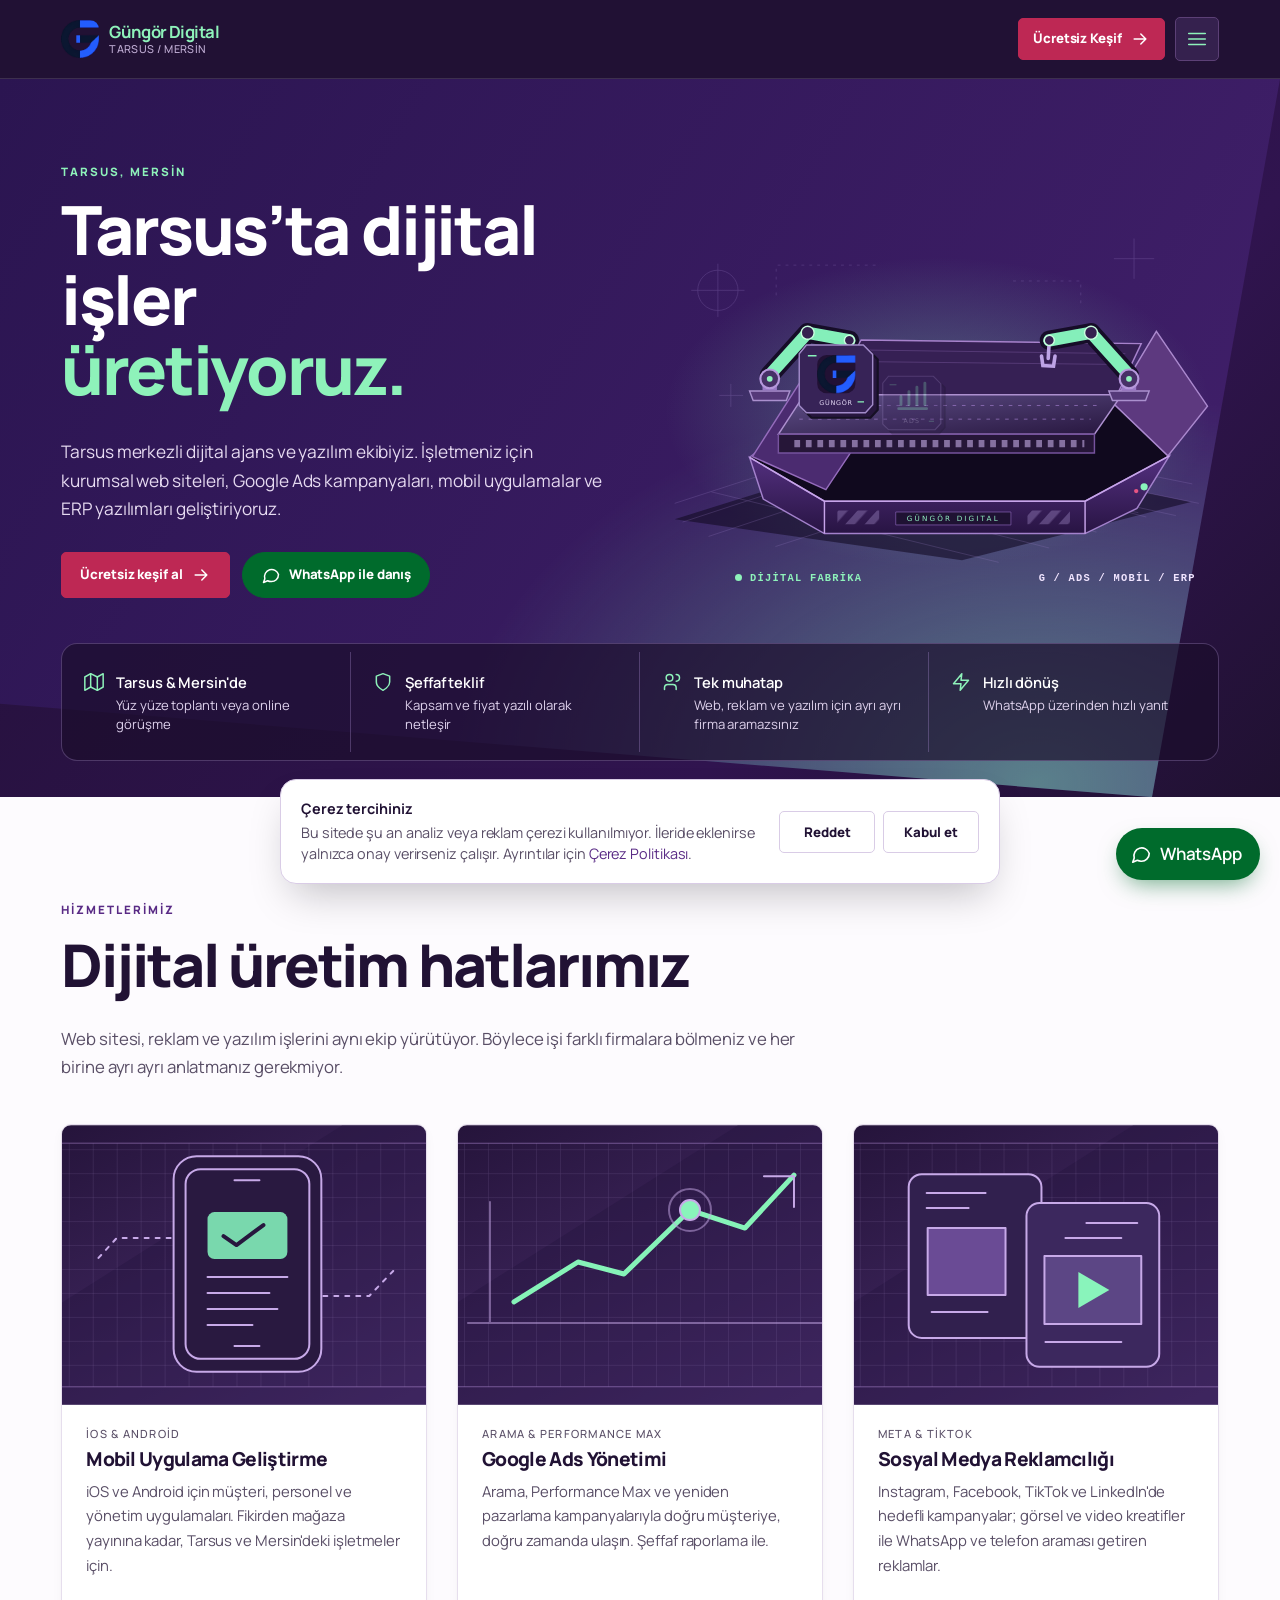
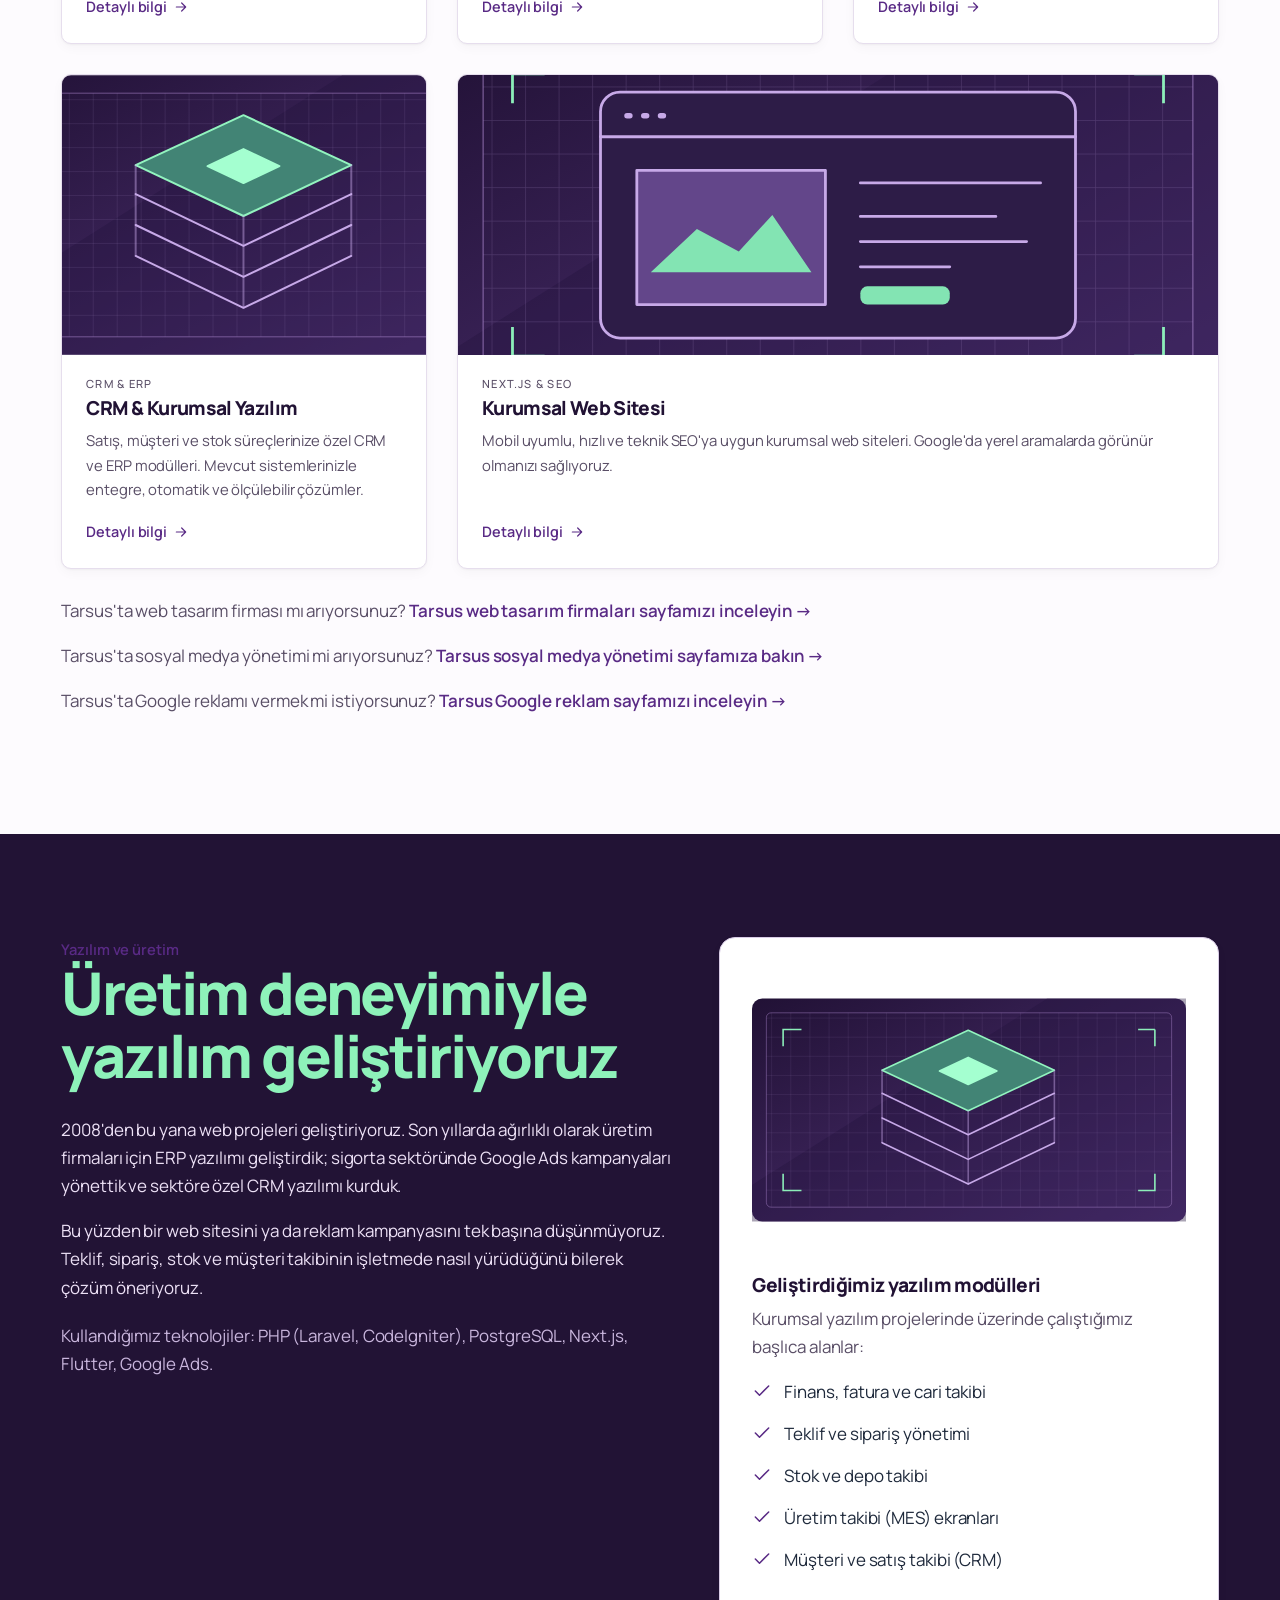
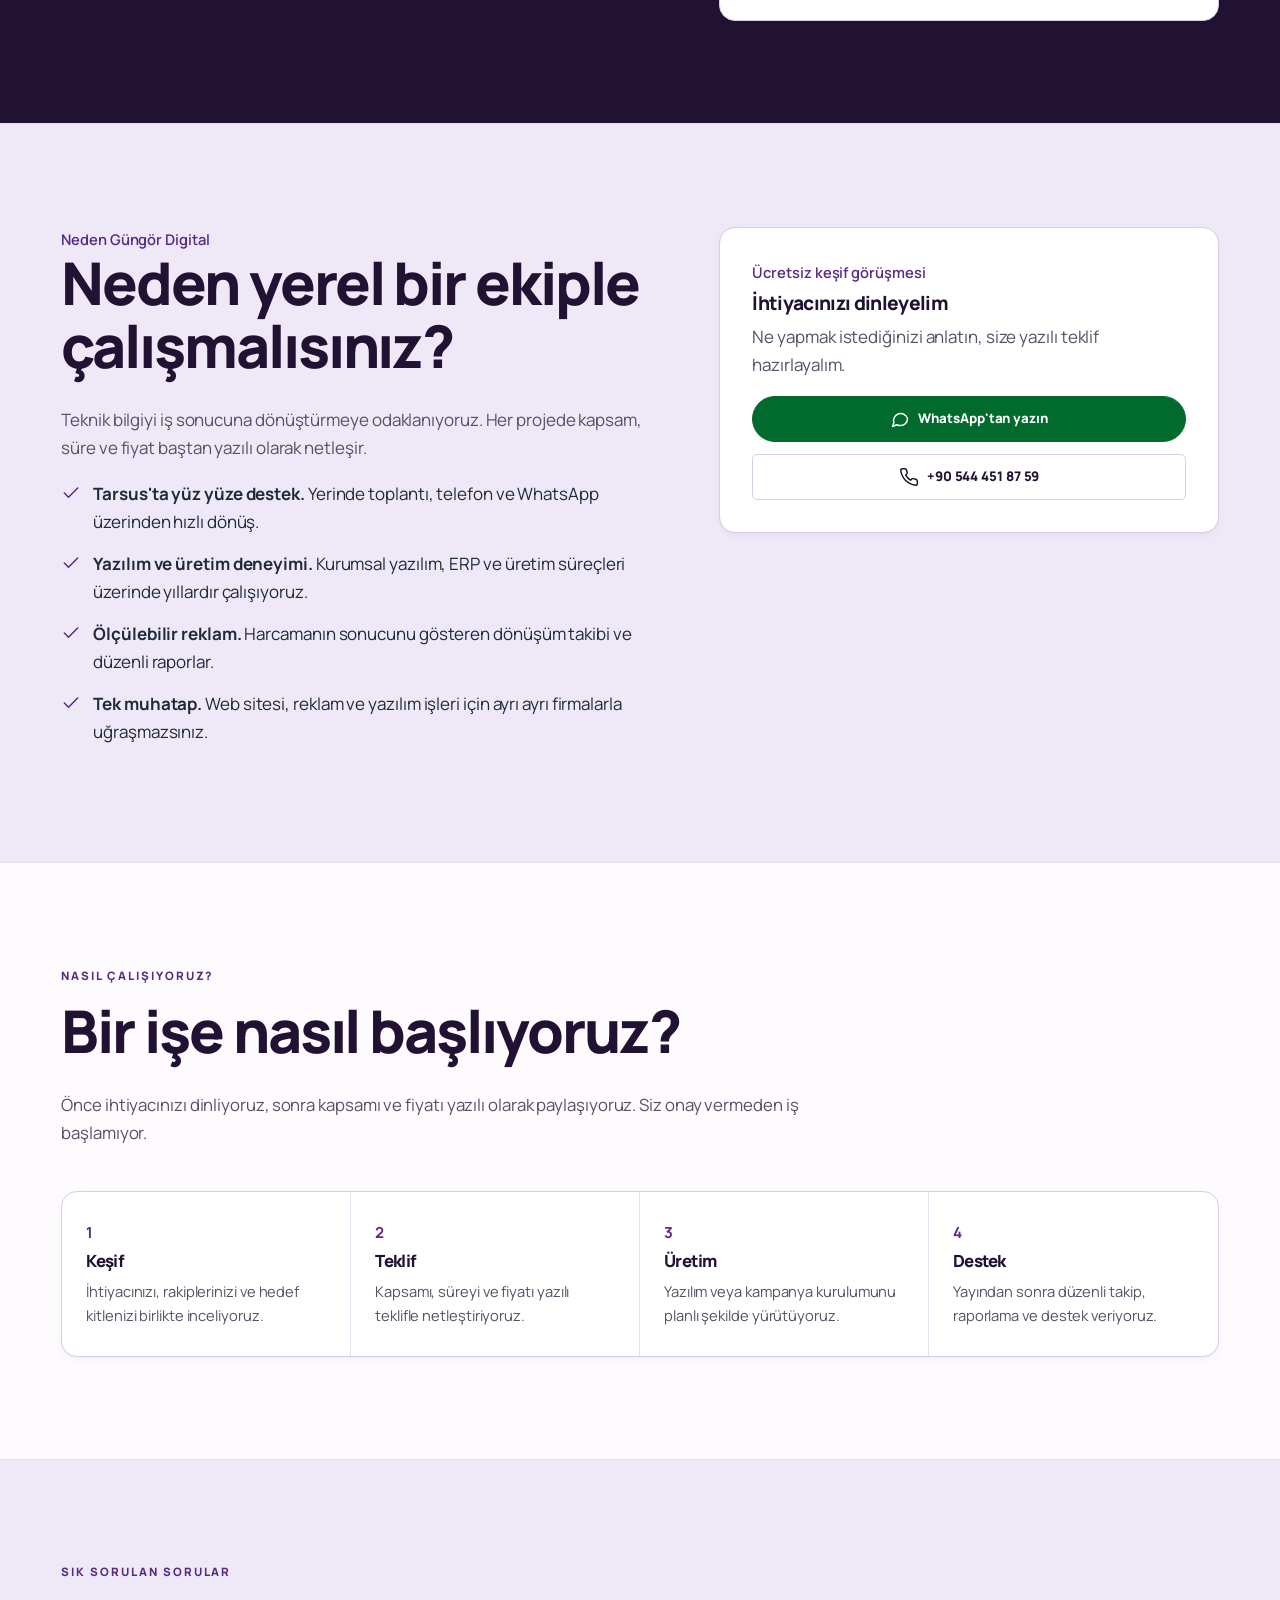
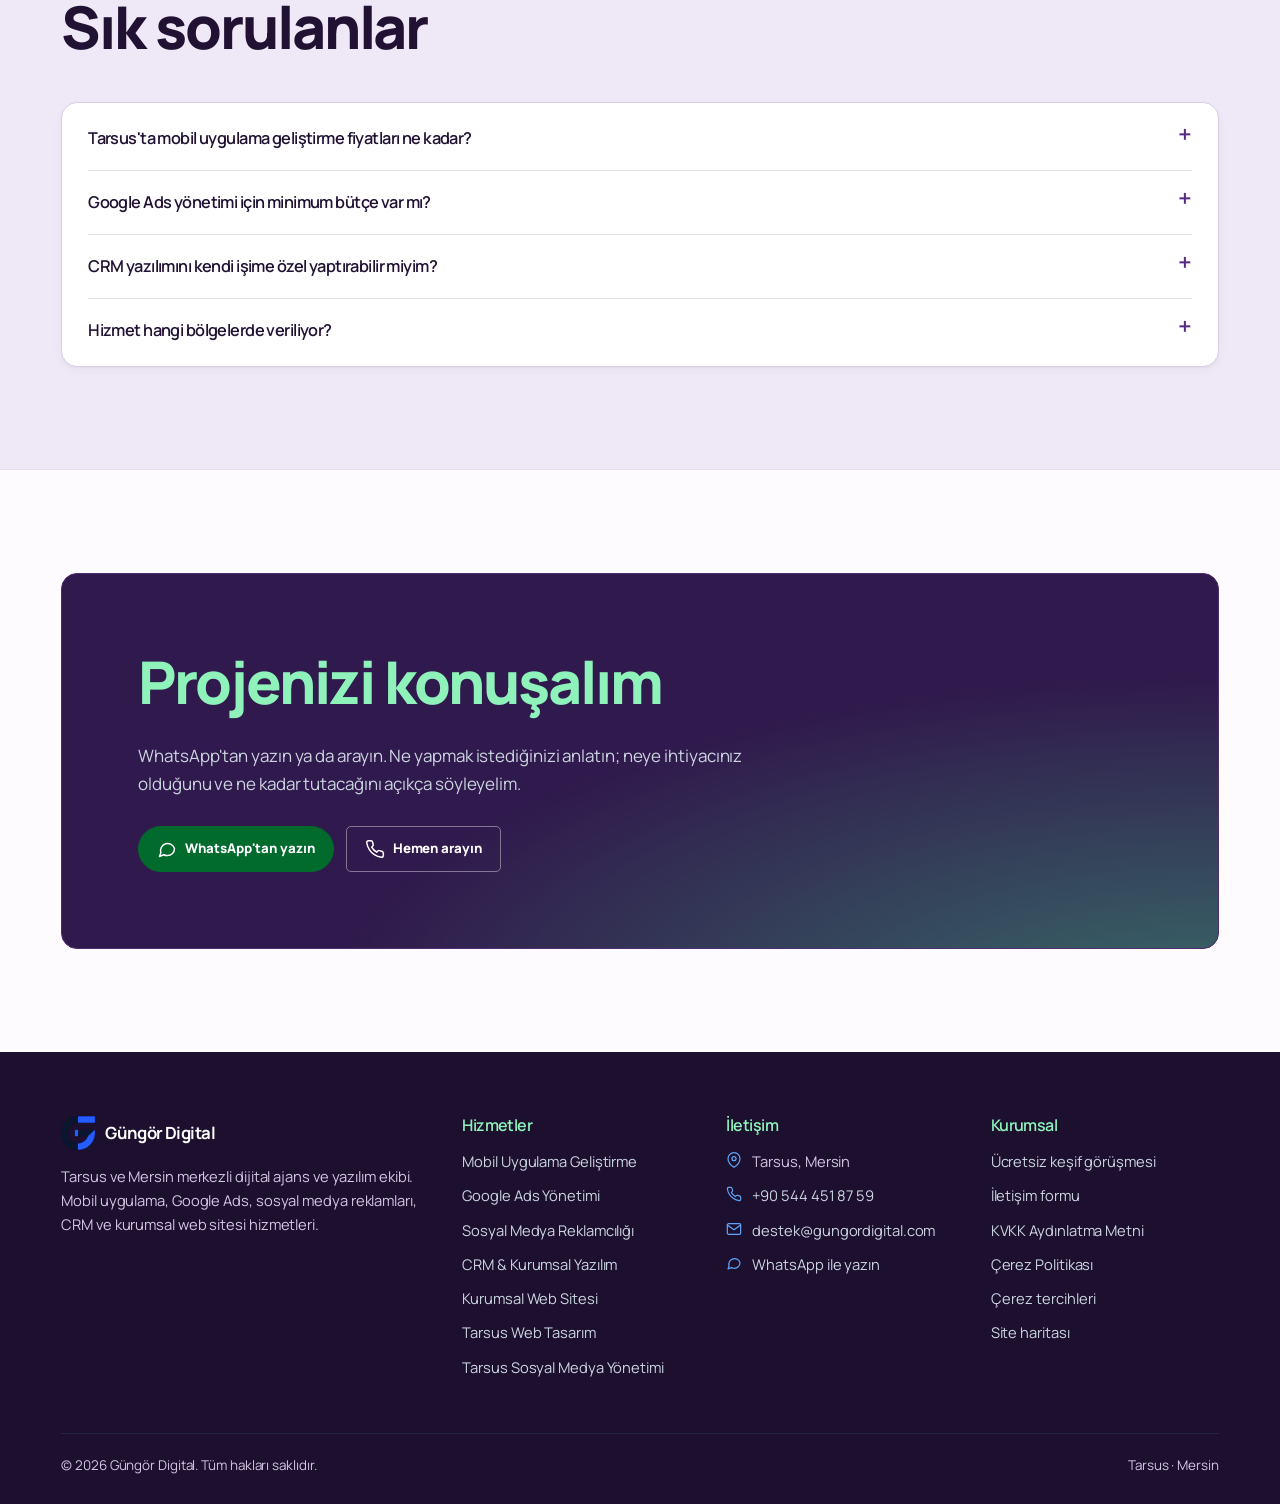
==== commit 58cb5d93: "Güngör Digital tasarımını ve sayfa SEO’sunu yenile" ====
--- a/index.html
+++ b/index.html
@@ -4,8 +4,8 @@
 <meta charset="utf-8">
 <meta name="google-site-verification" content="k1yBXpzhwBnbhdokewDQdq4VgAo1lMGQT7mjPiqqTH0">
 <meta name="viewport" content="width=device-width,initial-scale=1,viewport-fit=cover">
-<title>Tarsus Dijital Ajans &amp; Yazılım | Güngör Digital</title>
-<meta name="description" content="Tarsus'ta mobil uygulama geliştirme, Google Ads ve sosyal medya reklamcılığı, kurumsal web sitesi ve CRM yazılımı. Ücretsiz keşif görüşmesi için iletişime geçin.">
+<title>Tarsus Dijital Ajans ve Yazılım | Güngör Digital</title>
+<meta name="description" content="Tarsus ve Mersin’de kurumsal web tasarımı, Google Ads, mobil uygulama ve ERP geliştirme. Güngör Digital ile projeniz için ücretsiz keşif görüşmesi planlayın.">
 <meta name="robots" content="index,follow,max-image-preview:large,max-snippet:-1">
 <meta name="author" content="Güngör Digital">
 <meta name="geo.region" content="TR-33">
@@ -18,24 +18,25 @@
 <meta property="og:type" content="website">
 <meta property="og:site_name" content="Güngör Digital">
 <meta property="og:locale" content="tr_TR">
-<meta property="og:title" content="Tarsus Dijital Ajans &amp; Yazılım | Güngör Digital">
-<meta property="og:description" content="Tarsus'ta mobil uygulama geliştirme, Google Ads ve sosyal medya reklamcılığı, kurumsal web sitesi ve CRM yazılımı. Ücretsiz keşif görüşmesi için iletişime geçin.">
+<meta property="og:title" content="Tarsus Dijital Ajans ve Yazılım | Güngör Digital">
+<meta property="og:description" content="Tarsus ve Mersin’de kurumsal web tasarımı, Google Ads, mobil uygulama ve ERP geliştirme. Güngör Digital ile projeniz için ücretsiz keşif görüşmesi planlayın.">
 <meta property="og:url" content="https://tarsus.gungordigital.com/">
 <meta property="og:image" content="https://tarsus.gungordigital.com/assets/logo.png">
 <meta name="twitter:card" content="summary">
-<meta name="twitter:title" content="Tarsus Dijital Ajans &amp; Yazılım | Güngör Digital">
-<meta name="twitter:description" content="Tarsus'ta mobil uygulama geliştirme, Google Ads ve sosyal medya reklamcılığı, kurumsal web sitesi ve CRM yazılımı. Ücretsiz keşif görüşmesi için iletişime geçin.">
-<meta name="theme-color" content="#0A0D14">
+<meta name="twitter:title" content="Tarsus Dijital Ajans ve Yazılım | Güngör Digital">
+<meta name="twitter:description" content="Tarsus ve Mersin’de kurumsal web tasarımı, Google Ads, mobil uygulama ve ERP geliştirme. Güngör Digital ile projeniz için ücretsiz keşif görüşmesi planlayın.">
+<meta name="theme-color" content="#211134">
 <link rel="icon" href="/assets/favicon.svg" type="image/svg+xml">
 <link rel="icon" href="/assets/logo.png" type="image/png">
 <link rel="apple-touch-icon" href="/assets/logo.png">
 <link rel="preconnect" href="https://fonts.googleapis.com">
 <link rel="preconnect" href="https://fonts.gstatic.com" crossorigin>
-<link href="https://fonts.googleapis.com/css2?family=Fraunces:opsz,wght@9..144,500;9..144,600&family=Source+Sans+3:wght@400;600;700&display=swap" rel="stylesheet">
+<link href="https://fonts.googleapis.com/css2?family=Manrope:wght@400;500;600;700;800&amp;display=swap" rel="stylesheet">
 <link rel="stylesheet" href="/assets/style.css">
 <script type="application/ld+json">{"@context": "https://schema.org", "@type": "ProfessionalService", "@id": "https://tarsus.gungordigital.com/#business", "name": "Güngör Digital", "url": "https://tarsus.gungordigital.com/", "logo": "https://tarsus.gungordigital.com/assets/logo.png", "telephone": "+905444518759", "email": "destek@gungordigital.com", "address": {"@type": "PostalAddress", "addressLocality": "Tarsus", "addressRegion": "Mersin", "addressCountry": "TR"}, "geo": {"@type": "GeoCoordinates", "latitude": 36.9167, "longitude": 34.8833}, "areaServed": [{"@type": "City", "name": "Tarsus"}, {"@type": "AdministrativeArea", "name": "Mersin"}], "availableLanguage": "Turkish", "knowsAbout": ["Mobil uygulama geliştirme", "Google Ads", "Sosyal medya reklamcılığı", "CRM yazılımı", "ERP", "Kurumsal web sitesi", "SEO"], "hasOfferCatalog": {"@type": "OfferCatalog", "name": "Hizmetler", "itemListElement": [{"@type": "Offer", "itemOffered": {"@type": "Service", "name": "Tarsus'ta Mobil Uygulama Geliştirme", "url": "https://tarsus.gungordigital.com/mobil-uygulama-gelistirme.html"}}, {"@type": "Offer", "itemOffered": {"@type": "Service", "name": "Tarsus'ta Google Ads Yönetimi", "url": "https://tarsus.gungordigital.com/google-ads-yonetimi.html"}}, {"@type": "Offer", "itemOffered": {"@type": "Service", "name": "Tarsus'ta Sosyal Medya Reklamcılığı", "url": "https://tarsus.gungordigital.com/sosyal-medya-reklamciligi.html"}}, {"@type": "Offer", "itemOffered": {"@type": "Service", "name": "Özel CRM ve Kurumsal Yazılım Geliştirme", "url": "https://tarsus.gungordigital.com/crm-ve-kurumsal-yazilim.html"}}, {"@type": "Offer", "itemOffered": {"@type": "Service", "name": "Tarsus'ta Kurumsal Web Sitesi Tasarımı", "url": "https://tarsus.gungordigital.com/kurumsal-web-sitesi.html"}}]}}</script>
-<script type="application/ld+json">{"@context": "https://schema.org", "@type": "WebSite", "name": "Güngör Digital", "url": "https://tarsus.gungordigital.com/", "inLanguage": "tr-TR"}</script>
+<script type="application/ld+json">{"@context": "https://schema.org", "@type": "WebSite", "name": "Güngör Digital", "url": "https://tarsus.gungordigital.com/", "inLanguage": "tr-TR", "@id": "https://tarsus.gungordigital.com/#website"}</script>
 <script type="application/ld+json">{"@context": "https://schema.org", "@type": "FAQPage", "mainEntity": [{"@type": "Question", "name": "Tarsus'ta mobil uygulama geliştirme fiyatları ne kadar?", "acceptedAnswer": {"@type": "Answer", "text": "Fiyat; platforma (iOS, Android veya ikisi), özelliklere ve entegrasyonlara göre değişir. Ücretsiz keşif görüşmesinde kapsamı netleştirip yazılı teklif sunuyoruz."}}, {"@type": "Question", "name": "Google Ads yönetimi için minimum bütçe var mı?", "acceptedAnswer": {"@type": "Answer", "text": "Sabit bir minimum bütçe zorunluluğumuz yok. Sektörünüze ve hedeflerinize göre uygun bütçe planı oluşturuyoruz. Reklam harcaması doğrudan Google'a ödenir."}}, {"@type": "Question", "name": "CRM yazılımını kendi işime özel yaptırabilir miyim?", "acceptedAnswer": {"@type": "Answer", "text": "Evet. Satış, müşteri takibi, teklif ve fatura süreçlerinize göre özel CRM geliştiriyoruz; mevcut sisteminizle entegrasyon da yapılabilir."}}, {"@type": "Question", "name": "Hizmet hangi bölgelerde veriliyor?", "acceptedAnswer": {"@type": "Answer", "text": "Merkezimiz Tarsus'tadır. Tarsus ve Mersin'de yüz yüze, diğer bölgelerde ise uzaktan çalışıyoruz."}}]}</script>
+<script type="application/ld+json">{"@context": "https://schema.org", "@type": "WebPage", "@id": "https://tarsus.gungordigital.com/#webpage", "url": "https://tarsus.gungordigital.com/", "name": "Tarsus Dijital Ajans ve Yazılım | Güngör Digital", "description": "Tarsus ve Mersin’de kurumsal web tasarımı, Google Ads, mobil uygulama ve ERP geliştirme. Güngör Digital ile projeniz için ücretsiz keşif görüşmesi planlayın.", "inLanguage": "tr-TR", "isPartOf": {"@id": "https://tarsus.gungordigital.com/#website"}, "about": {"@id": "https://tarsus.gungordigital.com/#business"}}</script>
 </head>
 <body>
 <a class="skip" href="#main">İçeriğe geç</a>
@@ -53,32 +54,39 @@
 <main id="main">
 <section class="hero">
 <div class="wrap">
+<div class="factory-grid"><div>
 <span class="pill">Tarsus, Mersin</span>
-<h1>Tarsus'ta web sitesi, reklam ve yazılım işlerinizi birlikte yürütelim</h1>
-<p class="lead">Kurumsal web sitesi, Google Ads ve sosyal medya reklamları, mobil uygulama ve işinize özel CRM yazılımı yapıyoruz. Tarsus'tayız; isterseniz yüz yüze, isterseniz online görüşürüz.</p>
+<h1>Tarsus’ta dijital işler <span class="accent">üretiyoruz.</span></h1>
+<p class="lead">Tarsus merkezli dijital ajans ve yazılım ekibiyiz. İşletmeniz için kurumsal web siteleri, Google Ads kampanyaları, mobil uygulamalar ve ERP yazılımları geliştiriyoruz.</p>
 <div class="btns">
 <a class="btn btn-primary" href="/iletisim.html">Ücretsiz keşif al <svg class="ic" viewBox="0 0 24 24" fill="none" stroke="currentColor" stroke-width="1.8" stroke-linecap="round" stroke-linejoin="round" aria-hidden="true"><path d="M5 12h14M13 6l6 6-6 6"/></svg></a>
 <a class="btn btn-wa" href="https://wa.me/905444518759" rel="noopener"><svg class="ic" viewBox="0 0 24 24" fill="none" stroke="currentColor" stroke-width="1.8" stroke-linecap="round" stroke-linejoin="round" aria-hidden="true"><path d="M21 11.5a8.4 8.4 0 0 1-9 8.4 8.6 8.6 0 0 1-4-1L3 21l1.6-4.6A8.4 8.4 0 1 1 21 11.5z"/></svg>WhatsApp ile danış</a>
+</div>
+</div>
+<figure class="factory-scene">
+  <img src="/assets/dijital-fabrika.svg" width="800" height="560" alt="Kutudan yükselen Güngör Digital üretim hattı. Robot kolları Güngör logosu, Ads, mobil uygulama ve ERP modüllerini sırayla yerleştiriyor." fetchpriority="high">
+  <figcaption><span>DİJİTAL FABRİKA</span><span>G / ADS / MOBİL / ERP</span></figcaption>
+</figure>
 </div>
 <div class="trust"><div><svg class="ic" viewBox="0 0 24 24" fill="none" stroke="currentColor" stroke-width="1.8" stroke-linecap="round" stroke-linejoin="round" aria-hidden="true"><path d="M1 6v16l7-4 8 4 7-4V2l-7 4-8-4z"/><path d="M8 2v16M16 6v16"/></svg><span>Tarsus & Mersin'de<small>Yüz yüze toplantı veya online görüşme</small></span></div><div><svg class="ic" viewBox="0 0 24 24" fill="none" stroke="currentColor" stroke-width="1.8" stroke-linecap="round" stroke-linejoin="round" aria-hidden="true"><path d="M12 22s8-4 8-10V5l-8-3-8 3v7c0 6 8 10 8 10z"/></svg><span>Şeffaf teklif<small>Kapsam ve fiyat yazılı olarak netleşir</small></span></div><div><svg class="ic" viewBox="0 0 24 24" fill="none" stroke="currentColor" stroke-width="1.8" stroke-linecap="round" stroke-linejoin="round" aria-hidden="true"><circle cx="9" cy="7" r="4"/><path d="M17 11a4 4 0 1 0 0-8M3 21v-2a4 4 0 0 1 4-4h6a4 4 0 0 1 4 4v2"/></svg><span>Tek muhatap<small>Web, reklam ve yazılım için ayrı ayrı firma aramazsınız</small></span></div><div><svg class="ic" viewBox="0 0 24 24" fill="none" stroke="currentColor" stroke-width="1.8" stroke-linecap="round" stroke-linejoin="round" aria-hidden="true"><path d="M13 2 3 14h9l-1 8 10-12h-9z"/></svg><span>Hızlı dönüş<small>WhatsApp üzerinden hızlı yanıt</small></span></div></div>
 </div>
 </section>
 <section class="section" id="hizmetler"><div class="wrap">
-<div class="section-head"><div class="label">Hizmetlerimiz</div><h2>Neler yapıyoruz?</h2><p>Web sitesi, reklam ve yazılım işlerini aynı ekip yürütüyor. Böylece işi farklı firmalara bölmeniz ve her birine ayrı ayrı anlatmanız gerekmiyor.</p></div>
-<div class="grid grid-3"><a class="card" href="/mobil-uygulama-gelistirme.html"><div class="icon-box"><svg class="ic" viewBox="0 0 24 24" fill="none" stroke="currentColor" stroke-width="1.8" stroke-linecap="round" stroke-linejoin="round" aria-hidden="true"><rect x="7" y="2" width="10" height="20" rx="2"/><path d="M11 18h2"/></svg></div><span class="tagchip">iOS & Android</span><h3>Mobil Uygulama Geliştirme</h3><p>iOS ve Android için müşteri, personel ve yönetim uygulamaları. Fikirden mağaza yayınına kadar, Tarsus ve Mersin'deki işletmeler için.</p><span class="more">Detaylı bilgi <svg class="ic" viewBox="0 0 24 24" fill="none" stroke="currentColor" stroke-width="1.8" stroke-linecap="round" stroke-linejoin="round" aria-hidden="true"><path d="M5 12h14M13 6l6 6-6 6"/></svg></span></a><a class="card" href="/google-ads-yonetimi.html"><div class="icon-box"><svg class="ic" viewBox="0 0 24 24" fill="none" stroke="currentColor" stroke-width="1.8" stroke-linecap="round" stroke-linejoin="round" aria-hidden="true"><circle cx="11" cy="11" r="7"/><path d="m21 21-4.3-4.3"/></svg></div><span class="tagchip">Arama & Performance Max</span><h3>Google Ads Yönetimi</h3><p>Arama, Performance Max ve yeniden pazarlama kampanyalarıyla doğru müşteriye, doğru zamanda ulaşın. Şeffaf raporlama ile.</p><span class="more">Detaylı bilgi <svg class="ic" viewBox="0 0 24 24" fill="none" stroke="currentColor" stroke-width="1.8" stroke-linecap="round" stroke-linejoin="round" aria-hidden="true"><path d="M5 12h14M13 6l6 6-6 6"/></svg></span></a><a class="card" href="/sosyal-medya-reklamciligi.html"><div class="icon-box"><svg class="ic" viewBox="0 0 24 24" fill="none" stroke="currentColor" stroke-width="1.8" stroke-linecap="round" stroke-linejoin="round" aria-hidden="true"><path d="M3 11v2a1 1 0 0 0 1 1h2l5 4V6L6 10H4a1 1 0 0 0-1 1z"/><path d="M16 8a5 5 0 0 1 0 8"/></svg></div><span class="tagchip">Meta & TikTok</span><h3>Sosyal Medya Reklamcılığı</h3><p>Instagram, Facebook, TikTok ve LinkedIn'de hedefli kampanyalar; görsel ve video kreatifler ile WhatsApp ve telefon araması getiren reklamlar.</p><span class="more">Detaylı bilgi <svg class="ic" viewBox="0 0 24 24" fill="none" stroke="currentColor" stroke-width="1.8" stroke-linecap="round" stroke-linejoin="round" aria-hidden="true"><path d="M5 12h14M13 6l6 6-6 6"/></svg></span></a><a class="card" href="/crm-ve-kurumsal-yazilim.html"><div class="icon-box"><svg class="ic" viewBox="0 0 24 24" fill="none" stroke="currentColor" stroke-width="1.8" stroke-linecap="round" stroke-linejoin="round" aria-hidden="true"><ellipse cx="12" cy="5" rx="8" ry="3"/><path d="M4 5v14c0 1.7 3.6 3 8 3s8-1.3 8-3V5"/><path d="M4 12c0 1.7 3.6 3 8 3s8-1.3 8-3"/></svg></div><span class="tagchip">CRM & ERP</span><h3>CRM & Kurumsal Yazılım</h3><p>Satış, müşteri ve stok süreçlerinize özel CRM ve ERP modülleri. Mevcut sistemlerinizle entegre, otomatik ve ölçülebilir çözümler.</p><span class="more">Detaylı bilgi <svg class="ic" viewBox="0 0 24 24" fill="none" stroke="currentColor" stroke-width="1.8" stroke-linecap="round" stroke-linejoin="round" aria-hidden="true"><path d="M5 12h14M13 6l6 6-6 6"/></svg></span></a><a class="card" href="/kurumsal-web-sitesi.html"><div class="icon-box"><svg class="ic" viewBox="0 0 24 24" fill="none" stroke="currentColor" stroke-width="1.8" stroke-linecap="round" stroke-linejoin="round" aria-hidden="true"><rect x="3" y="4" width="18" height="16" rx="2"/><path d="M3 9h18M7 14h4"/></svg></div><span class="tagchip">Next.js & SEO</span><h3>Kurumsal Web Sitesi</h3><p>Mobil uyumlu, hızlı ve teknik SEO'ya uygun kurumsal web siteleri. Google'da yerel aramalarda görünür olmanızı sağlıyoruz.</p><span class="more">Detaylı bilgi <svg class="ic" viewBox="0 0 24 24" fill="none" stroke="currentColor" stroke-width="1.8" stroke-linecap="round" stroke-linejoin="round" aria-hidden="true"><path d="M5 12h14M13 6l6 6-6 6"/></svg></span></a></div>
+<div class="section-head"><div class="label">Hizmetlerimiz</div><h2>Dijital üretim hatlarımız</h2><p>Web sitesi, reklam ve yazılım işlerini aynı ekip yürütüyor. Böylece işi farklı firmalara bölmeniz ve her birine ayrı ayrı anlatmanız gerekmiyor.</p></div>
+<div class="grid grid-3"><a class="card" href="/mobil-uygulama-gelistirme.html"><img class="card-art" src="/assets/hizmet-mobil.svg" width="544" height="280" alt="" loading="lazy" decoding="async"><div class="icon-box"><svg class="ic" viewBox="0 0 24 24" fill="none" stroke="currentColor" stroke-width="1.8" stroke-linecap="round" stroke-linejoin="round" aria-hidden="true"><rect x="7" y="2" width="10" height="20" rx="2"/><path d="M11 18h2"/></svg></div><span class="tagchip">iOS & Android</span><h3>Mobil Uygulama Geliştirme</h3><p>iOS ve Android için müşteri, personel ve yönetim uygulamaları. Fikirden mağaza yayınına kadar, Tarsus ve Mersin'deki işletmeler için.</p><span class="more">Detaylı bilgi <svg class="ic" viewBox="0 0 24 24" fill="none" stroke="currentColor" stroke-width="1.8" stroke-linecap="round" stroke-linejoin="round" aria-hidden="true"><path d="M5 12h14M13 6l6 6-6 6"/></svg></span></a><a class="card" href="/google-ads-yonetimi.html"><img class="card-art" src="/assets/hizmet-ads.svg" width="544" height="280" alt="" loading="lazy" decoding="async"><div class="icon-box"><svg class="ic" viewBox="0 0 24 24" fill="none" stroke="currentColor" stroke-width="1.8" stroke-linecap="round" stroke-linejoin="round" aria-hidden="true"><circle cx="11" cy="11" r="7"/><path d="m21 21-4.3-4.3"/></svg></div><span class="tagchip">Arama & Performance Max</span><h3>Google Ads Yönetimi</h3><p>Arama, Performance Max ve yeniden pazarlama kampanyalarıyla doğru müşteriye, doğru zamanda ulaşın. Şeffaf raporlama ile.</p><span class="more">Detaylı bilgi <svg class="ic" viewBox="0 0 24 24" fill="none" stroke="currentColor" stroke-width="1.8" stroke-linecap="round" stroke-linejoin="round" aria-hidden="true"><path d="M5 12h14M13 6l6 6-6 6"/></svg></span></a><a class="card" href="/sosyal-medya-reklamciligi.html"><img class="card-art" src="/assets/hizmet-sosyal.svg" width="544" height="280" alt="" loading="lazy" decoding="async"><div class="icon-box"><svg class="ic" viewBox="0 0 24 24" fill="none" stroke="currentColor" stroke-width="1.8" stroke-linecap="round" stroke-linejoin="round" aria-hidden="true"><path d="M3 11v2a1 1 0 0 0 1 1h2l5 4V6L6 10H4a1 1 0 0 0-1 1z"/><path d="M16 8a5 5 0 0 1 0 8"/></svg></div><span class="tagchip">Meta & TikTok</span><h3>Sosyal Medya Reklamcılığı</h3><p>Instagram, Facebook, TikTok ve LinkedIn'de hedefli kampanyalar; görsel ve video kreatifler ile WhatsApp ve telefon araması getiren reklamlar.</p><span class="more">Detaylı bilgi <svg class="ic" viewBox="0 0 24 24" fill="none" stroke="currentColor" stroke-width="1.8" stroke-linecap="round" stroke-linejoin="round" aria-hidden="true"><path d="M5 12h14M13 6l6 6-6 6"/></svg></span></a><a class="card" href="/crm-ve-kurumsal-yazilim.html"><img class="card-art" src="/assets/hizmet-erp.svg" width="544" height="280" alt="" loading="lazy" decoding="async"><div class="icon-box"><svg class="ic" viewBox="0 0 24 24" fill="none" stroke="currentColor" stroke-width="1.8" stroke-linecap="round" stroke-linejoin="round" aria-hidden="true"><ellipse cx="12" cy="5" rx="8" ry="3"/><path d="M4 5v14c0 1.7 3.6 3 8 3s8-1.3 8-3V5"/><path d="M4 12c0 1.7 3.6 3 8 3s8-1.3 8-3"/></svg></div><span class="tagchip">CRM & ERP</span><h3>CRM & Kurumsal Yazılım</h3><p>Satış, müşteri ve stok süreçlerinize özel CRM ve ERP modülleri. Mevcut sistemlerinizle entegre, otomatik ve ölçülebilir çözümler.</p><span class="more">Detaylı bilgi <svg class="ic" viewBox="0 0 24 24" fill="none" stroke="currentColor" stroke-width="1.8" stroke-linecap="round" stroke-linejoin="round" aria-hidden="true"><path d="M5 12h14M13 6l6 6-6 6"/></svg></span></a><a class="card" href="/kurumsal-web-sitesi.html"><img class="card-art" src="/assets/hizmet-web.svg" width="544" height="280" alt="" loading="lazy" decoding="async"><div class="icon-box"><svg class="ic" viewBox="0 0 24 24" fill="none" stroke="currentColor" stroke-width="1.8" stroke-linecap="round" stroke-linejoin="round" aria-hidden="true"><rect x="3" y="4" width="18" height="16" rx="2"/><path d="M3 9h18M7 14h4"/></svg></div><span class="tagchip">Next.js & SEO</span><h3>Kurumsal Web Sitesi</h3><p>Mobil uyumlu, hızlı ve teknik SEO'ya uygun kurumsal web siteleri. Google'da yerel aramalarda görünür olmanızı sağlıyoruz.</p><span class="more">Detaylı bilgi <svg class="ic" viewBox="0 0 24 24" fill="none" stroke="currentColor" stroke-width="1.8" stroke-linecap="round" stroke-linejoin="round" aria-hidden="true"><path d="M5 12h14M13 6l6 6-6 6"/></svg></span></a></div>
 <p style="margin-top:28px;color:var(--muted)">Tarsus'ta web tasarım firması mı arıyorsunuz? <a href="/tarsus-web-tasarim-firmalari.html" style="font-weight:600">Tarsus web tasarım firmaları sayfamızı inceleyin &rarr;</a></p>
 <p style="margin-top:8px;color:var(--muted)">Tarsus'ta sosyal medya yönetimi mi arıyorsunuz? <a href="/tarsus-sosyal-medya-yonetimi.html" style="font-weight:600">Tarsus sosyal medya yönetimi sayfamıza bakın &rarr;</a></p>
 <p style="margin-top:8px;color:var(--muted)">Tarsus'ta Google reklamı vermek mi istiyorsunuz? <a href="/google-ads-yonetimi.html" style="font-weight:600">Tarsus Google reklam sayfamızı inceleyin &rarr;</a></p>
 </div></section>
 <section class="section" id="hakkimizda"><div class="wrap split">
 <div>
-<h2>Deneyimimiz</h2>
+<div class="label">Yazılım ve üretim</div><h2>Üretim deneyimiyle yazılım geliştiriyoruz</h2>
 <p>2008'den bu yana web projeleri geliştiriyoruz. Son yıllarda ağırlıklı olarak üretim firmaları için ERP yazılımı geliştirdik; sigorta sektöründe Google Ads kampanyaları yönettik ve sektöre özel CRM yazılımı kurduk.</p>
 <p>Bu yüzden bir web sitesini ya da reklam kampanyasını tek başına düşünmüyoruz. Teklif, sipariş, stok ve müşteri takibinin işletmede nasıl yürüdüğünü bilerek çözüm öneriyoruz.</p>
 <p class="muted" style="margin-top:20px">Kullandığımız teknolojiler: PHP (Laravel, CodeIgniter), PostgreSQL, Next.js, Flutter, Google Ads.</p>
 </div>
 <aside class="panel">
-<h3>Geliştirdiğimiz yazılım modülleri</h3>
+<img class="experience-art" src="/assets/hizmet-erp.svg" width="544" height="280" alt="Kurumsal yazılım modüllerini gösteren katmanlı çizim" loading="lazy" decoding="async"><h3>Geliştirdiğimiz yazılım modülleri</h3>
 <p>Kurumsal yazılım projelerinde üzerinde çalıştığımız başlıca alanlar:</p>
 <ul class="checks" style="margin-top:14px">
 <li><svg class="ic" viewBox="0 0 24 24" fill="none" stroke="currentColor" stroke-width="1.8" stroke-linecap="round" stroke-linejoin="round" aria-hidden="true"><path d="M20 6 9 17l-5-5"/></svg><span>Finans, fatura ve cari takibi</span></li>
--- a/assets/style.css
+++ b/assets/style.css
@@ -269,60 +269,111 @@
 .linklike{background:none;border:0;padding:0;font:inherit;color:#CBD5E1;cursor:pointer;text-align:left}
 .linklike:hover{color:#fff;text-decoration:underline}
 @media (max-width:767px){.cc{flex-direction:column;align-items:stretch;bottom:calc(84px + env(safe-area-inset-bottom));left:10px;right:10px;padding:16px}.cc-btns .btn{flex:1}}
-/* ===== Sade, editoryal görünüm (şablon izlerini azaltır) ===== */
-:root{--ink:#1C1B19;--muted:#5A5853;--line:#E4E1DA;--line2:#D3CFC6;--sub:#F4F2EE;--surface:#FAF9F6;--surface-low:#F3F1EC;--surface-high:#ECE9E2;--primary:#1F4FD1;--primary-d:#1A43B3;--primary-h:#1A43B3}
-body{font-family:"Source Sans 3",system-ui,-apple-system,"Segoe UI",sans-serif;font-size:17px;line-height:1.65;letter-spacing:0;background:var(--surface)}
-h1,h2,h3,h4,.logo-t b,.svc-link b,.faq-acc summary,.fbrand b{font-family:Fraunces,Georgia,"Times New Roman",serif;letter-spacing:0;font-weight:600}
-h1{font-size:clamp(2.1rem,4.6vw,3.3rem);line-height:1.12}
-h2{font-size:clamp(1.65rem,3vw,2.3rem)}
-h3{font-size:1.25rem}
-.site-header{background:rgba(250,249,246,.95);box-shadow:none}
-.menu a{color:var(--ink);font-size:1rem}
-.menu a:hover{background:none;text-decoration:underline;text-underline-offset:4px}
-.menu a[aria-current="page"]{background:none;color:var(--primary);text-decoration:underline;text-underline-offset:4px}
-.btn{border-radius:4px;font-size:1rem}
-.btn-wa{border-radius:4px}
-.btn-sm{font-size:.95rem}
-/* başlık üstü etiketler kalkıyor */
-.section-head .label,.split>div>.label,.hero-light .label{display:none}
-.pill{color:var(--muted);font-weight:600}
-.hero,.hero-light{background:var(--surface);border-bottom:1px solid var(--line)}
-/* güven satırı: ikon yok, düz metin */
-.trust{background:none;border:0;border-top:1px solid var(--line);border-radius:0;padding:0}
-.trust .ic{display:none}
-.trust div{padding:18px 20px 0 0;border-right:0}
-.trust small{color:var(--muted)}
-/* kartlar: kutu ve ikon yerine üst çizgili liste */
-.icon-box{display:none}
-.card{background:none;border:0;border-top:2px solid var(--ink);border-radius:0;box-shadow:none;padding:18px 0 4px}
-.card:hover{transform:none;box-shadow:none;border-color:var(--primary)}
-.card:hover h3{text-decoration:underline;text-underline-offset:4px}
-.grid{gap:28px 36px}
-.tagchip{font-size:.9rem;margin-bottom:2px}
-.panel,.c-card,.qa,.faq-acc,.process,.svc-link{box-shadow:none;border-radius:6px}
-.section.alt{background:var(--surface-low)}
-.svc-link{background:none;border:0;border-bottom:1px solid var(--line2);border-radius:0;padding:16px 0}
-.svc-link:hover{box-shadow:none}
-.qa{background:none;border:0;border-top:1px solid var(--line2);border-radius:0;padding:18px 0}
-.faq-acc{background:none;border:0;padding:0;border-top:1px solid var(--line2);border-radius:0}
-.process{background:none;border:0;border-top:2px solid var(--ink);border-radius:0}
-.process div{border-right:0;padding:20px 24px 0 0}
-/* kapanış çağrısı: koyu kutu yerine sade blok */
-.cta{background:none;color:var(--ink);border:0;border-top:2px solid var(--ink);border-radius:0;text-align:left;padding:36px 0 0}
-.cta h2{color:var(--ink)}
-.cta p{color:var(--muted);margin-left:0;max-width:640px}
+/* Güngör Digital visual system */
+:root{
+  --ink:#211234;--slate:#24123d;--muted:#594e66;--line:#e6deed;--line2:#d9cce6;
+  --sub:#f8f5fb;--surface:#fdfbfe;--surface-low:#f0eaf7;--surface-high:#e8dbf4;
+  --primary:#592a85;--primary-d:#49206f;--primary-h:#713ba0;
+  --mint:#8ef2ba;--rose:#be2854;--r:5px;--r-lg:10px;--r-xl:16px;--max:1260px;
+}
+body{font:17px/1.65 "Manrope",system-ui,sans-serif}
+h1,h2,h3,h4,.logo-t b,.faq-acc summary,.svc-link b,.fbrand b,.site-footer h3{
+  font-family:"Manrope",system-ui,sans-serif;letter-spacing:-.035em
+}
+h1{font-size:clamp(2.55rem,6vw,5.2rem);font-weight:800;line-height:1.03}
+h2{font-size:clamp(2rem,4.6vw,3.85rem);font-weight:800;line-height:1.07}
+h3{font-weight:800}
+.wrap{padding-inline:clamp(20px,4vw,54px)}
+.site-header{background:#211134;border-color:#ffffff20;box-shadow:none}
+.nav{height:78px}
+.logo,.logo:hover,.logo-t b{color:var(--mint)}
+.logo-t small{color:#c1aed5}
+.logo img{border-radius:9px}
+.menu a{color:#f5eefa;font-weight:700;font-size:.82rem;padding:8px 7px}
+.menu a:hover,.menu a[aria-current="page"]{color:var(--mint);background:#ffffff15}
+.nav-toggle{color:var(--mint);background:#35214e;border-color:#5c4076}
+.nav .btn-primary,.hero .btn-primary,.hero-light .btn-primary{background:var(--rose);border-color:var(--rose)}
+.nav .btn-primary:hover,.hero .btn-primary:hover,.hero-light .btn-primary:hover{background:#a91846}
+.btn{font-weight:800;font-size:.83rem;min-height:46px}
+.btn-sm{min-height:42px}
+:focus-visible{outline:3px solid #9e6cd3;outline-offset:4px}
+.hero,.hero-light{
+  isolation:isolate;position:relative;overflow:hidden;color:#fff;
+  background:linear-gradient(135deg,#211035,#30144f 70%,#201131);border:0
+}
+.hero::before,.hero-light::before{
+  content:"";position:absolute;z-index:-1;inset:0;
+  background:radial-gradient(ellipse at 81% 98%,#79eeb378,transparent 40%),linear-gradient(120deg,#2b1551,#42206c);
+  clip-path:polygon(0 0,100% 0,90% 100%,0 87%)
+}
+.hero{padding:clamp(46px,6vw,85px) 0 36px}
+.hero-light{padding:clamp(45px,7vw,95px) 0}
+.hero h1,.hero-light h1{color:#fff}
+.hero h1{font-size:clamp(2.7rem,5.3vw,5.15rem);max-width:13ch}
+.hero h1 .accent{display:block;color:var(--mint);text-decoration:none}
+.hero-light h1{font-size:clamp(2.4rem,5vw,4.5rem);max-width:18ch}
+.hero .lead,.hero-light .lead{color:#e6daf1;max-width:57ch}
+.hero .pill,.hero-light .pill,.hero-light .label{color:var(--mint)}
+.hero .pill,.hero-light .label,.section-head .label,.section-head .eyebrow{
+  font-size:.72rem;letter-spacing:.17em;text-transform:uppercase;font-weight:800;margin-bottom:14px
+}
+.crumbs,.crumbs a{color:#e2d3ef}
+.crumbs a{text-decoration:underline;text-underline-offset:3px}
+.factory-grid,.page-hero{display:grid;grid-template-columns:minmax(0,1fr) minmax(0,1.06fr);gap:clamp(16px,3vw,46px);align-items:center}
+.factory-scene{margin:0;position:relative;min-width:0}
+.factory-scene img{width:100%;height:auto}
+.factory-scene figcaption{display:flex;justify-content:space-between;gap:8px;color:#f1e5ff;font:700 .65rem/1.4 ui-monospace,monospace;letter-spacing:.12em;padding:0 4% 0 16%}
+.factory-scene figcaption span:first-child{color:var(--mint)}
+.factory-scene figcaption span:first-child::before{content:"";display:inline-block;width:7px;height:7px;border-radius:50%;background:var(--mint);margin-right:8px}
+.page-hero{grid-template-columns:minmax(0,1.35fr) minmax(0,1fr)}
+.page-art{width:100%;height:auto;filter:drop-shadow(0 22px 30px #13092255)}
+.trust{margin-top:45px;background:#1b0e2bad;border-color:#ae8ed354}
+.trust div{color:#fff;border-color:#ae8ed354}
+.trust .ic{color:var(--mint)}
+.trust small{color:#ded1ec}
+.section{padding-block:clamp(56px,8vw,110px)}
+.section-head{max-width:760px}
+.section-head p{font-size:1.05rem}
+.section.alt{background:#efe9f7}
+#hizmetler .grid{gap:clamp(16px,2.4vw,30px)}
+.card{border-color:var(--line);padding:24px}
+.card .card-art{width:calc(100% + 48px);max-width:none;margin:-24px -24px 20px;border-radius:9px 9px 0 0;aspect-ratio:2.1;object-fit:cover}
+.card:has(.card-art) .icon-box{display:none}
+.card .tagchip{font-size:.7rem;letter-spacing:.11em;text-transform:uppercase}
+.card:hover{border-color:#9a6abe}
+#hakkimizda{background:#221335;color:#ede1f6}
+#hakkimizda h2{color:var(--mint)}
+#hakkimizda .muted{color:#c9b6dd}
+#hakkimizda .experience-art{width:100%;max-width:500px;margin:0 auto 24px}
+#hakkimizda .panel{color:var(--ink)}
+.editorial-intro .split{align-items:center}
+.editorial-intro .label{margin-bottom:12px}
+.editorial-intro p{max-width:62ch}
+.cta{
+  text-align:left;padding:clamp(30px,6vw,76px);
+  background:radial-gradient(ellipse at 100% 120%,#396d69,transparent 55%),#30194c;
+  border-color:#4d2c70
+}
+.cta h2{color:var(--mint)}
+.cta p{margin-left:0}
 .cta .btns{justify-content:flex-start}
-.cta .btn-outline{color:var(--ink);border-color:var(--line2);background:#fff}
-.cta .btn-outline:hover{background:var(--sub)}
-.site-footer{background:#1C1B19}
-.site-footer h3{font-family:"Source Sans 3",sans-serif}
-.cc{border-radius:6px}
-.wa-float{border-radius:4px;box-shadow:0 6px 16px -6px rgba(0,0,0,.35)}
-.mbar .mb-wa{border-radius:4px}
-@media (max-width:1020px){.process div:nth-child(-n+2){border-bottom:0}}
-@media (max-width:767px){body{font-size:16.5px}.process div{border-bottom:0;padding:16px 0 0}.cta{padding:28px 0 0}}
-.nav{gap:28px}
-.menu a{padding:8px 9px}
-.logo{flex:none}
-.menu a{font-size:.95rem}
-@media (max-width:1300px){.menu a{font-size:1rem}}
+.site-footer{background:#1c102e;color:#d4c5e1}
+.site-footer h3{color:var(--mint)}
+.cc{border-color:var(--line2)}
+@media(max-width:1300px){
+  .menu{top:78px;left:0;right:0;background:#28163f;padding-inline:clamp(20px,4vw,54px);border-color:#5c4076}
+  .menu li{border-color:#ffffff27}
+  .menu a{padding:12px 0;font-size:.92rem}
+}
+@media(max-width:850px){
+  .factory-grid,.page-hero{grid-template-columns:1fr;gap:12px}
+  .factory-scene{max-width:600px;margin-inline:auto}
+  .page-art{max-width:460px;justify-self:center}
+}
+@media(max-width:480px){
+  .nav{height:66px}
+  .menu{top:66px}
+  .factory-scene{margin-inline:-10px}
+  .factory-scene figcaption{padding-left:10%}
+  .hero .btns{margin-top:20px}
+}
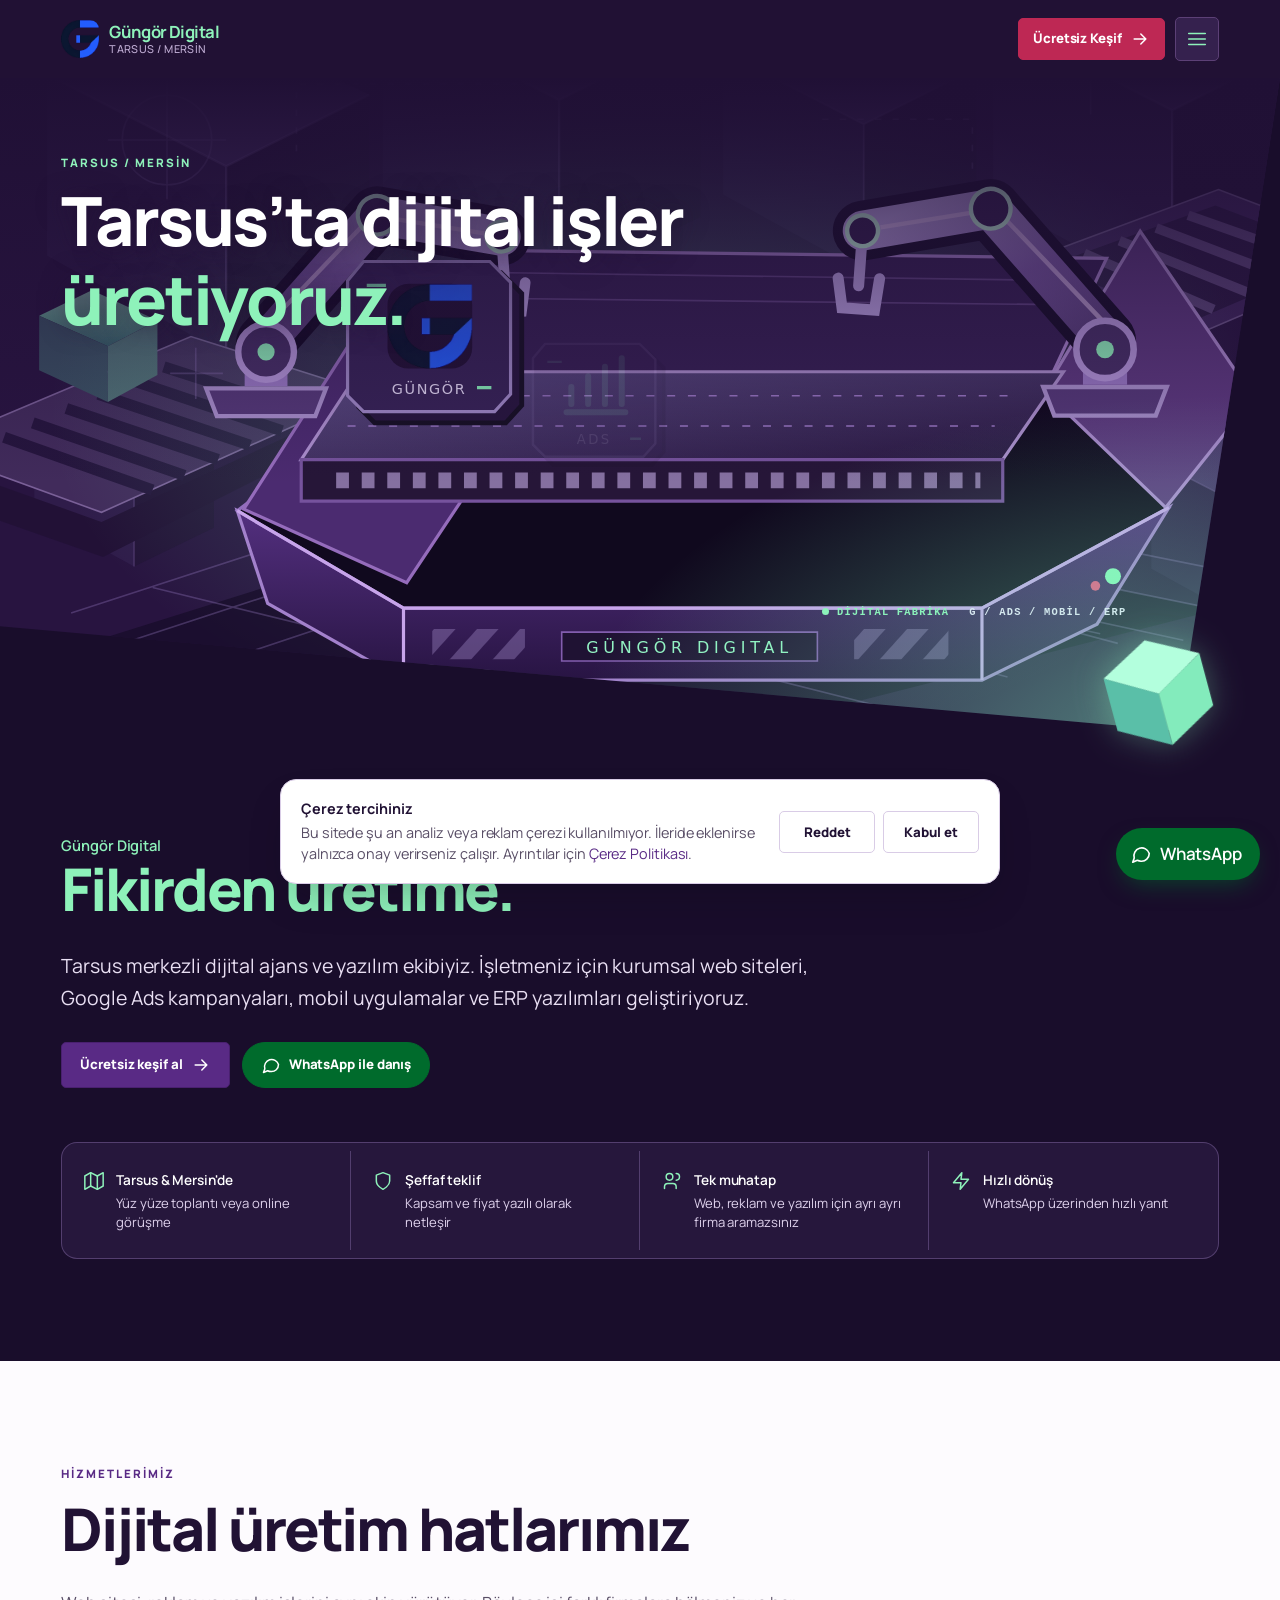
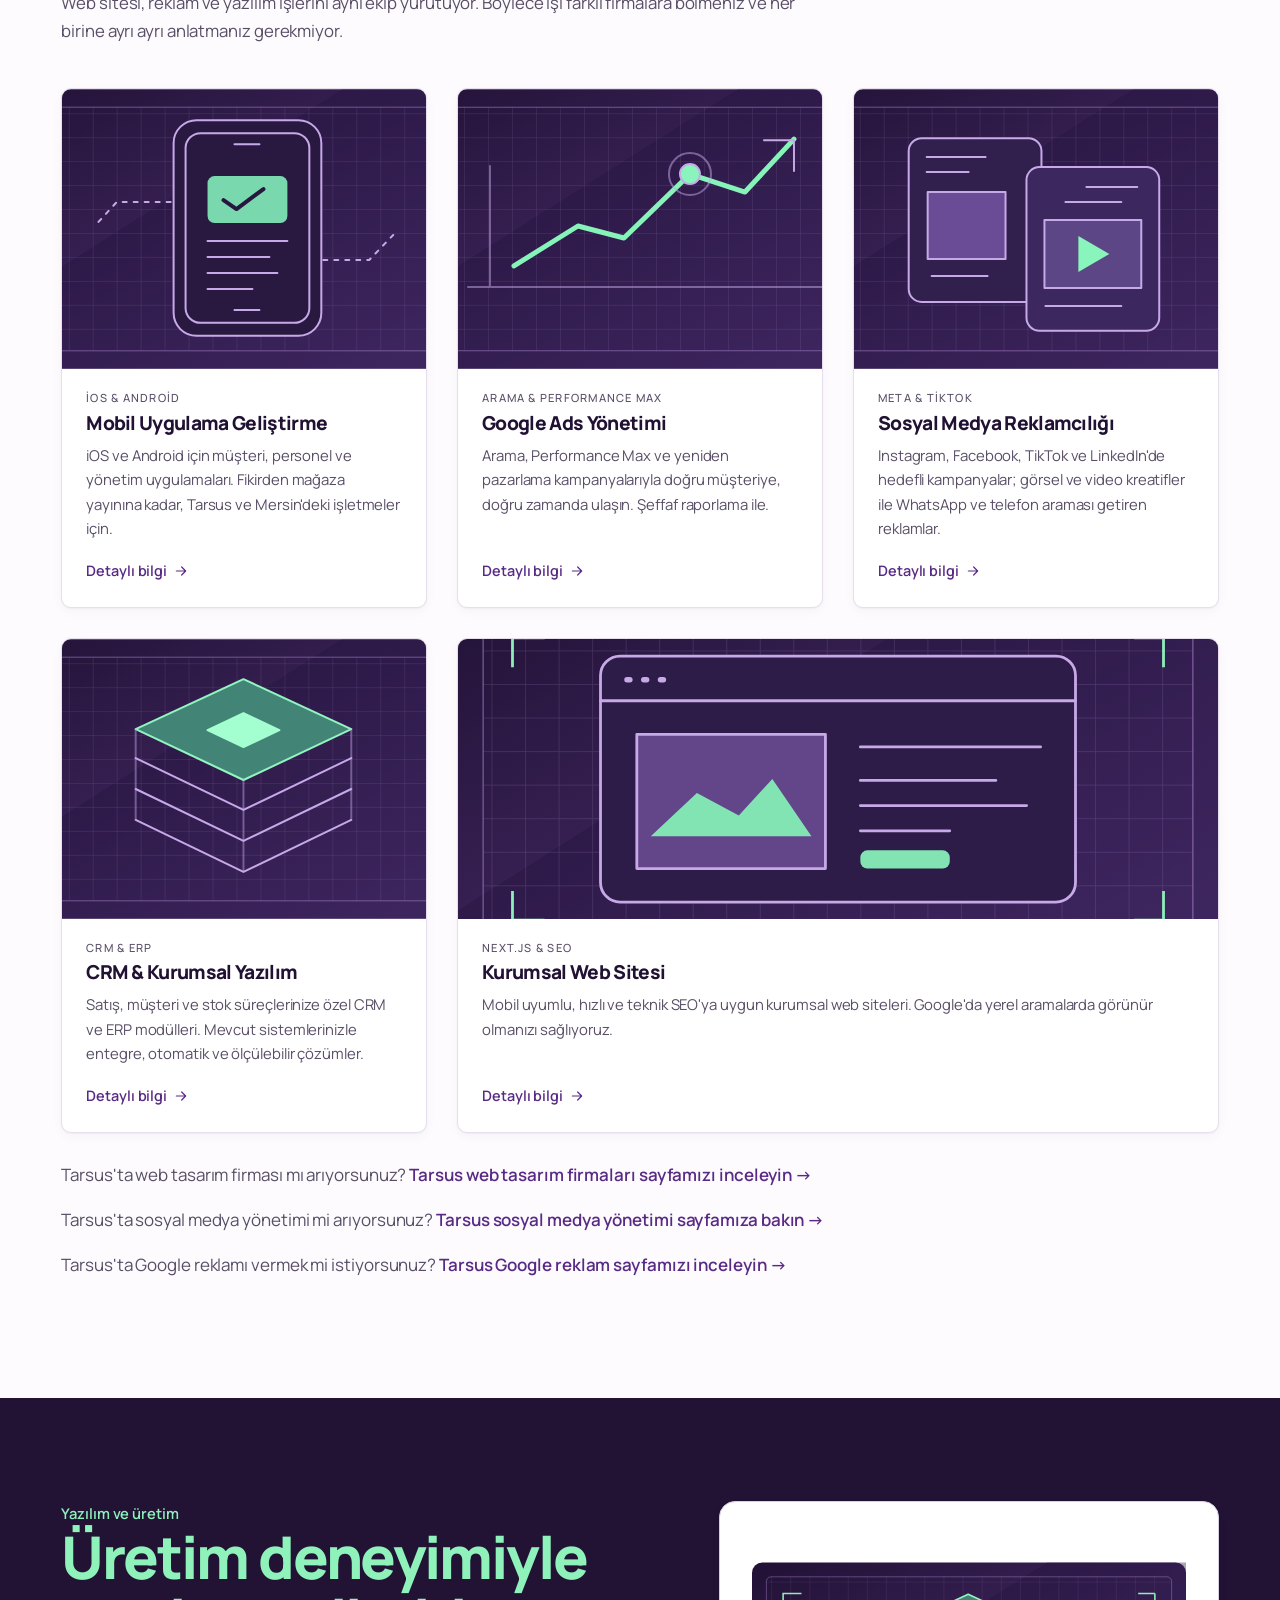
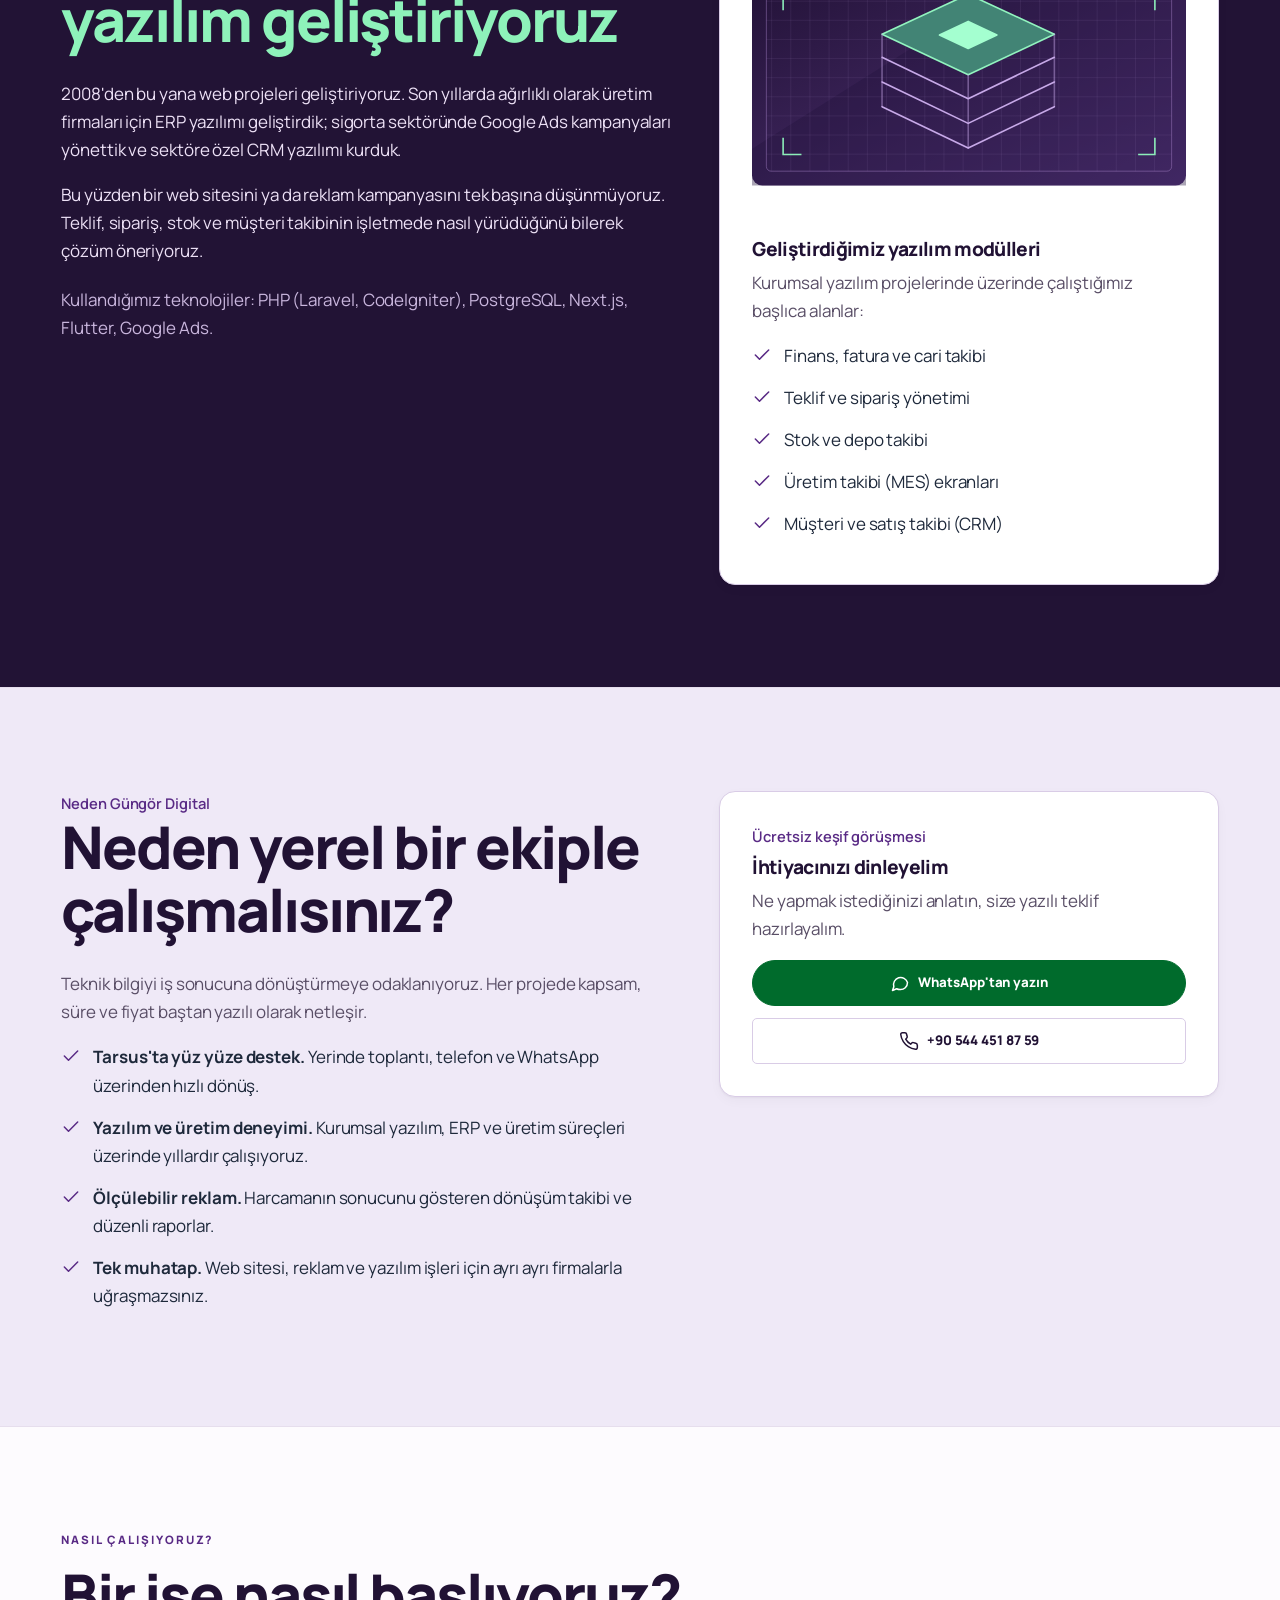
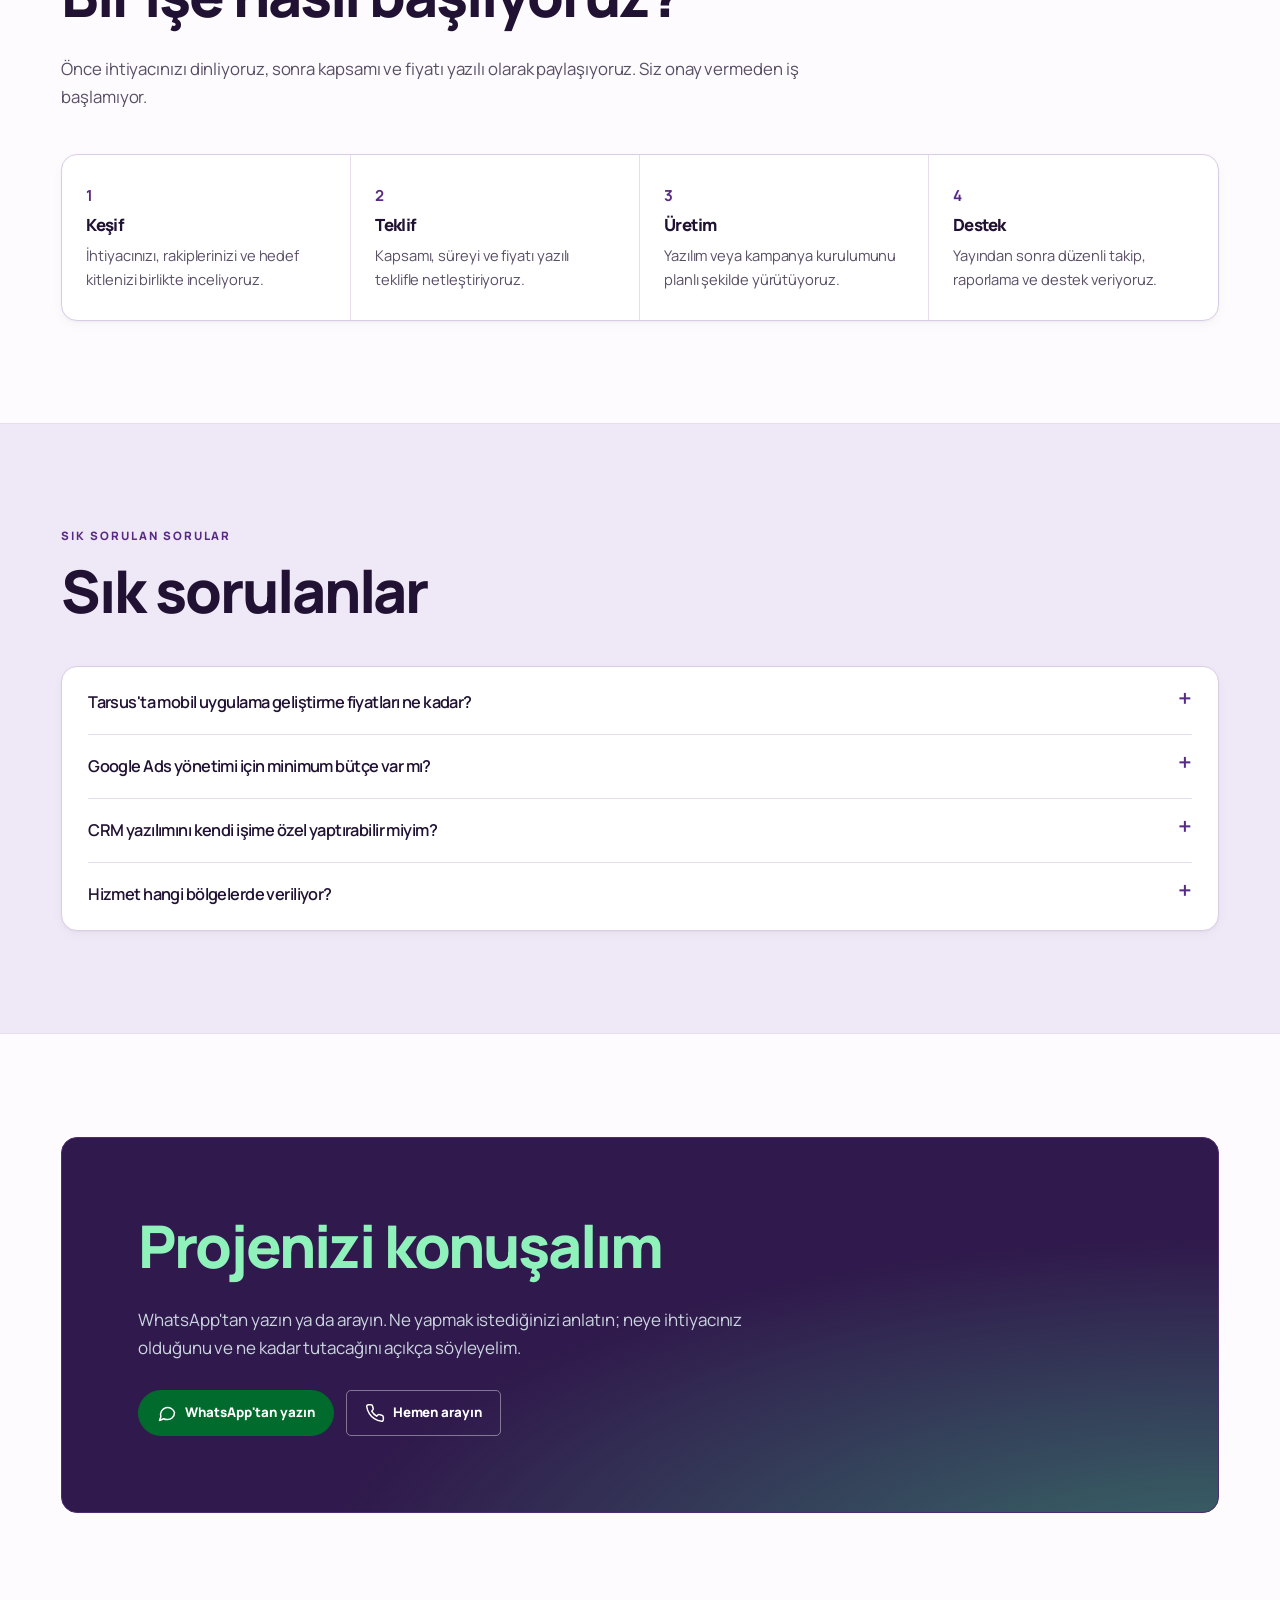
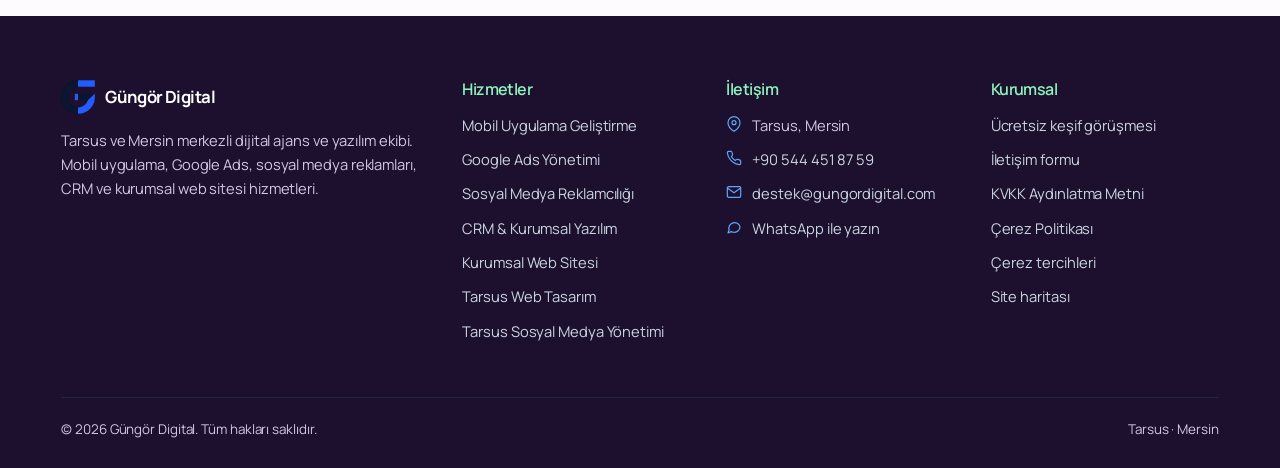
==== commit c88a5adc: "Fabrika animasyonunu tam genişlikte sahneye taşı" ====
--- a/index.html
+++ b/index.html
@@ -32,13 +32,13 @@
 <link rel="preconnect" href="https://fonts.googleapis.com">
 <link rel="preconnect" href="https://fonts.gstatic.com" crossorigin>
 <link href="https://fonts.googleapis.com/css2?family=Manrope:wght@400;500;600;700;800&amp;display=swap" rel="stylesheet">
-<link rel="stylesheet" href="/assets/style.css">
+<link rel="stylesheet" href="/assets/style.css?v=fabrika">
 <script type="application/ld+json">{"@context": "https://schema.org", "@type": "ProfessionalService", "@id": "https://tarsus.gungordigital.com/#business", "name": "Güngör Digital", "url": "https://tarsus.gungordigital.com/", "logo": "https://tarsus.gungordigital.com/assets/logo.png", "telephone": "+905444518759", "email": "destek@gungordigital.com", "address": {"@type": "PostalAddress", "addressLocality": "Tarsus", "addressRegion": "Mersin", "addressCountry": "TR"}, "geo": {"@type": "GeoCoordinates", "latitude": 36.9167, "longitude": 34.8833}, "areaServed": [{"@type": "City", "name": "Tarsus"}, {"@type": "AdministrativeArea", "name": "Mersin"}], "availableLanguage": "Turkish", "knowsAbout": ["Mobil uygulama geliştirme", "Google Ads", "Sosyal medya reklamcılığı", "CRM yazılımı", "ERP", "Kurumsal web sitesi", "SEO"], "hasOfferCatalog": {"@type": "OfferCatalog", "name": "Hizmetler", "itemListElement": [{"@type": "Offer", "itemOffered": {"@type": "Service", "name": "Tarsus'ta Mobil Uygulama Geliştirme", "url": "https://tarsus.gungordigital.com/mobil-uygulama-gelistirme.html"}}, {"@type": "Offer", "itemOffered": {"@type": "Service", "name": "Tarsus'ta Google Ads Yönetimi", "url": "https://tarsus.gungordigital.com/google-ads-yonetimi.html"}}, {"@type": "Offer", "itemOffered": {"@type": "Service", "name": "Tarsus'ta Sosyal Medya Reklamcılığı", "url": "https://tarsus.gungordigital.com/sosyal-medya-reklamciligi.html"}}, {"@type": "Offer", "itemOffered": {"@type": "Service", "name": "Özel CRM ve Kurumsal Yazılım Geliştirme", "url": "https://tarsus.gungordigital.com/crm-ve-kurumsal-yazilim.html"}}, {"@type": "Offer", "itemOffered": {"@type": "Service", "name": "Tarsus'ta Kurumsal Web Sitesi Tasarımı", "url": "https://tarsus.gungordigital.com/kurumsal-web-sitesi.html"}}]}}</script>
 <script type="application/ld+json">{"@context": "https://schema.org", "@type": "WebSite", "name": "Güngör Digital", "url": "https://tarsus.gungordigital.com/", "inLanguage": "tr-TR", "@id": "https://tarsus.gungordigital.com/#website"}</script>
 <script type="application/ld+json">{"@context": "https://schema.org", "@type": "FAQPage", "mainEntity": [{"@type": "Question", "name": "Tarsus'ta mobil uygulama geliştirme fiyatları ne kadar?", "acceptedAnswer": {"@type": "Answer", "text": "Fiyat; platforma (iOS, Android veya ikisi), özelliklere ve entegrasyonlara göre değişir. Ücretsiz keşif görüşmesinde kapsamı netleştirip yazılı teklif sunuyoruz."}}, {"@type": "Question", "name": "Google Ads yönetimi için minimum bütçe var mı?", "acceptedAnswer": {"@type": "Answer", "text": "Sabit bir minimum bütçe zorunluluğumuz yok. Sektörünüze ve hedeflerinize göre uygun bütçe planı oluşturuyoruz. Reklam harcaması doğrudan Google'a ödenir."}}, {"@type": "Question", "name": "CRM yazılımını kendi işime özel yaptırabilir miyim?", "acceptedAnswer": {"@type": "Answer", "text": "Evet. Satış, müşteri takibi, teklif ve fatura süreçlerinize göre özel CRM geliştiriyoruz; mevcut sisteminizle entegrasyon da yapılabilir."}}, {"@type": "Question", "name": "Hizmet hangi bölgelerde veriliyor?", "acceptedAnswer": {"@type": "Answer", "text": "Merkezimiz Tarsus'tadır. Tarsus ve Mersin'de yüz yüze, diğer bölgelerde ise uzaktan çalışıyoruz."}}]}</script>
 <script type="application/ld+json">{"@context": "https://schema.org", "@type": "WebPage", "@id": "https://tarsus.gungordigital.com/#webpage", "url": "https://tarsus.gungordigital.com/", "name": "Tarsus Dijital Ajans ve Yazılım | Güngör Digital", "description": "Tarsus ve Mersin’de kurumsal web tasarımı, Google Ads, mobil uygulama ve ERP geliştirme. Güngör Digital ile projeniz için ücretsiz keşif görüşmesi planlayın.", "inLanguage": "tr-TR", "isPartOf": {"@id": "https://tarsus.gungordigital.com/#website"}, "about": {"@id": "https://tarsus.gungordigital.com/#business"}}</script>
 </head>
-<body>
+<body class="home">
 <a class="skip" href="#main">İçeriğe geç</a>
 <header class="site-header">
 <div class="wrap nav">
@@ -53,24 +53,31 @@
 </header>
 <main id="main">
 <section class="hero">
-<div class="wrap">
-<div class="factory-grid"><div>
-<span class="pill">Tarsus, Mersin</span>
-<h1>Tarsus’ta dijital işler <span class="accent">üretiyoruz.</span></h1>
+<div class="hero-surface">
+  <div class="wrap">
+    <span class="pill">Tarsus / Mersin</span>
+    <h1>Tarsus’ta dijital işler <span class="accent">üretiyoruz.</span></h1>
+  </div>
+  <figure class="factory-scene">
+  <img src="/assets/dijital-fabrika.svg?v=2" width="800" height="450" alt="Kutudan yükselen Güngör Digital üretim hattı. Robot kolları Güngör logosu, Ads, mobil uygulama ve ERP modüllerini sırayla yerleştiriyor." fetchpriority="high">
+  <figcaption><span>DİJİTAL FABRİKA</span><span>G / ADS / MOBİL / ERP</span></figcaption>
+</figure>
+</div>
+<div class="hero-cube" aria-hidden="true"><svg viewBox="0 0 100 100" fill="none"><path d="m50 3 43 23-43 25L7 26z" fill="#b3ffdd"/><path d="M7 26l43 25v46L7 73z" fill="#5abfa8"/><path d="m50 51 43-25v47L50 97z" fill="#83ebbc"/></svg></div>
+</section>
+<section class="section home-intro"><div class="wrap">
+<div class="intro-copy">
+<div class="label">Güngör Digital</div>
+<h2>Fikirden üretime.</h2>
 <p class="lead">Tarsus merkezli dijital ajans ve yazılım ekibiyiz. İşletmeniz için kurumsal web siteleri, Google Ads kampanyaları, mobil uygulamalar ve ERP yazılımları geliştiriyoruz.</p>
 <div class="btns">
 <a class="btn btn-primary" href="/iletisim.html">Ücretsiz keşif al <svg class="ic" viewBox="0 0 24 24" fill="none" stroke="currentColor" stroke-width="1.8" stroke-linecap="round" stroke-linejoin="round" aria-hidden="true"><path d="M5 12h14M13 6l6 6-6 6"/></svg></a>
 <a class="btn btn-wa" href="https://wa.me/905444518759" rel="noopener"><svg class="ic" viewBox="0 0 24 24" fill="none" stroke="currentColor" stroke-width="1.8" stroke-linecap="round" stroke-linejoin="round" aria-hidden="true"><path d="M21 11.5a8.4 8.4 0 0 1-9 8.4 8.6 8.6 0 0 1-4-1L3 21l1.6-4.6A8.4 8.4 0 1 1 21 11.5z"/></svg>WhatsApp ile danış</a>
 </div>
 </div>
-<figure class="factory-scene">
-  <img src="/assets/dijital-fabrika.svg" width="800" height="560" alt="Kutudan yükselen Güngör Digital üretim hattı. Robot kolları Güngör logosu, Ads, mobil uygulama ve ERP modüllerini sırayla yerleştiriyor." fetchpriority="high">
-  <figcaption><span>DİJİTAL FABRİKA</span><span>G / ADS / MOBİL / ERP</span></figcaption>
-</figure>
-</div>
 <div class="trust"><div><svg class="ic" viewBox="0 0 24 24" fill="none" stroke="currentColor" stroke-width="1.8" stroke-linecap="round" stroke-linejoin="round" aria-hidden="true"><path d="M1 6v16l7-4 8 4 7-4V2l-7 4-8-4z"/><path d="M8 2v16M16 6v16"/></svg><span>Tarsus & Mersin'de<small>Yüz yüze toplantı veya online görüşme</small></span></div><div><svg class="ic" viewBox="0 0 24 24" fill="none" stroke="currentColor" stroke-width="1.8" stroke-linecap="round" stroke-linejoin="round" aria-hidden="true"><path d="M12 22s8-4 8-10V5l-8-3-8 3v7c0 6 8 10 8 10z"/></svg><span>Şeffaf teklif<small>Kapsam ve fiyat yazılı olarak netleşir</small></span></div><div><svg class="ic" viewBox="0 0 24 24" fill="none" stroke="currentColor" stroke-width="1.8" stroke-linecap="round" stroke-linejoin="round" aria-hidden="true"><circle cx="9" cy="7" r="4"/><path d="M17 11a4 4 0 1 0 0-8M3 21v-2a4 4 0 0 1 4-4h6a4 4 0 0 1 4 4v2"/></svg><span>Tek muhatap<small>Web, reklam ve yazılım için ayrı ayrı firma aramazsınız</small></span></div><div><svg class="ic" viewBox="0 0 24 24" fill="none" stroke="currentColor" stroke-width="1.8" stroke-linecap="round" stroke-linejoin="round" aria-hidden="true"><path d="M13 2 3 14h9l-1 8 10-12h-9z"/></svg><span>Hızlı dönüş<small>WhatsApp üzerinden hızlı yanıt</small></span></div></div>
-</div>
-</section>
+
+</div></section>
 <section class="section" id="hizmetler"><div class="wrap">
 <div class="section-head"><div class="label">Hizmetlerimiz</div><h2>Dijital üretim hatlarımız</h2><p>Web sitesi, reklam ve yazılım işlerini aynı ekip yürütüyor. Böylece işi farklı firmalara bölmeniz ve her birine ayrı ayrı anlatmanız gerekmiyor.</p></div>
 <div class="grid grid-3"><a class="card" href="/mobil-uygulama-gelistirme.html"><img class="card-art" src="/assets/hizmet-mobil.svg" width="544" height="280" alt="" loading="lazy" decoding="async"><div class="icon-box"><svg class="ic" viewBox="0 0 24 24" fill="none" stroke="currentColor" stroke-width="1.8" stroke-linecap="round" stroke-linejoin="round" aria-hidden="true"><rect x="7" y="2" width="10" height="20" rx="2"/><path d="M11 18h2"/></svg></div><span class="tagchip">iOS & Android</span><h3>Mobil Uygulama Geliştirme</h3><p>iOS ve Android için müşteri, personel ve yönetim uygulamaları. Fikirden mağaza yayınına kadar, Tarsus ve Mersin'deki işletmeler için.</p><span class="more">Detaylı bilgi <svg class="ic" viewBox="0 0 24 24" fill="none" stroke="currentColor" stroke-width="1.8" stroke-linecap="round" stroke-linejoin="round" aria-hidden="true"><path d="M5 12h14M13 6l6 6-6 6"/></svg></span></a><a class="card" href="/google-ads-yonetimi.html"><img class="card-art" src="/assets/hizmet-ads.svg" width="544" height="280" alt="" loading="lazy" decoding="async"><div class="icon-box"><svg class="ic" viewBox="0 0 24 24" fill="none" stroke="currentColor" stroke-width="1.8" stroke-linecap="round" stroke-linejoin="round" aria-hidden="true"><circle cx="11" cy="11" r="7"/><path d="m21 21-4.3-4.3"/></svg></div><span class="tagchip">Arama & Performance Max</span><h3>Google Ads Yönetimi</h3><p>Arama, Performance Max ve yeniden pazarlama kampanyalarıyla doğru müşteriye, doğru zamanda ulaşın. Şeffaf raporlama ile.</p><span class="more">Detaylı bilgi <svg class="ic" viewBox="0 0 24 24" fill="none" stroke="currentColor" stroke-width="1.8" stroke-linecap="round" stroke-linejoin="round" aria-hidden="true"><path d="M5 12h14M13 6l6 6-6 6"/></svg></span></a><a class="card" href="/sosyal-medya-reklamciligi.html"><img class="card-art" src="/assets/hizmet-sosyal.svg" width="544" height="280" alt="" loading="lazy" decoding="async"><div class="icon-box"><svg class="ic" viewBox="0 0 24 24" fill="none" stroke="currentColor" stroke-width="1.8" stroke-linecap="round" stroke-linejoin="round" aria-hidden="true"><path d="M3 11v2a1 1 0 0 0 1 1h2l5 4V6L6 10H4a1 1 0 0 0-1 1z"/><path d="M16 8a5 5 0 0 1 0 8"/></svg></div><span class="tagchip">Meta & TikTok</span><h3>Sosyal Medya Reklamcılığı</h3><p>Instagram, Facebook, TikTok ve LinkedIn'de hedefli kampanyalar; görsel ve video kreatifler ile WhatsApp ve telefon araması getiren reklamlar.</p><span class="more">Detaylı bilgi <svg class="ic" viewBox="0 0 24 24" fill="none" stroke="currentColor" stroke-width="1.8" stroke-linecap="round" stroke-linejoin="round" aria-hidden="true"><path d="M5 12h14M13 6l6 6-6 6"/></svg></span></a><a class="card" href="/crm-ve-kurumsal-yazilim.html"><img class="card-art" src="/assets/hizmet-erp.svg" width="544" height="280" alt="" loading="lazy" decoding="async"><div class="icon-box"><svg class="ic" viewBox="0 0 24 24" fill="none" stroke="currentColor" stroke-width="1.8" stroke-linecap="round" stroke-linejoin="round" aria-hidden="true"><ellipse cx="12" cy="5" rx="8" ry="3"/><path d="M4 5v14c0 1.7 3.6 3 8 3s8-1.3 8-3V5"/><path d="M4 12c0 1.7 3.6 3 8 3s8-1.3 8-3"/></svg></div><span class="tagchip">CRM & ERP</span><h3>CRM & Kurumsal Yazılım</h3><p>Satış, müşteri ve stok süreçlerinize özel CRM ve ERP modülleri. Mevcut sistemlerinizle entegre, otomatik ve ölçülebilir çözümler.</p><span class="more">Detaylı bilgi <svg class="ic" viewBox="0 0 24 24" fill="none" stroke="currentColor" stroke-width="1.8" stroke-linecap="round" stroke-linejoin="round" aria-hidden="true"><path d="M5 12h14M13 6l6 6-6 6"/></svg></span></a><a class="card" href="/kurumsal-web-sitesi.html"><img class="card-art" src="/assets/hizmet-web.svg" width="544" height="280" alt="" loading="lazy" decoding="async"><div class="icon-box"><svg class="ic" viewBox="0 0 24 24" fill="none" stroke="currentColor" stroke-width="1.8" stroke-linecap="round" stroke-linejoin="round" aria-hidden="true"><rect x="3" y="4" width="18" height="16" rx="2"/><path d="M3 9h18M7 14h4"/></svg></div><span class="tagchip">Next.js & SEO</span><h3>Kurumsal Web Sitesi</h3><p>Mobil uyumlu, hızlı ve teknik SEO'ya uygun kurumsal web siteleri. Google'da yerel aramalarda görünür olmanızı sağlıyoruz.</p><span class="more">Detaylı bilgi <svg class="ic" viewBox="0 0 24 24" fill="none" stroke="currentColor" stroke-width="1.8" stroke-linecap="round" stroke-linejoin="round" aria-hidden="true"><path d="M5 12h14M13 6l6 6-6 6"/></svg></span></a></div>
--- a/assets/style.css
+++ b/assets/style.css
@@ -319,7 +319,7 @@
 }
 .crumbs,.crumbs a{color:#e2d3ef}
 .crumbs a{text-decoration:underline;text-underline-offset:3px}
-.factory-grid,.page-hero{display:grid;grid-template-columns:minmax(0,1fr) minmax(0,1.06fr);gap:clamp(16px,3vw,46px);align-items:center}
+.page-hero{display:grid;gap:clamp(16px,3vw,46px);align-items:center}
 .factory-scene{margin:0;position:relative;min-width:0}
 .factory-scene img{width:100%;height:auto}
 .factory-scene figcaption{display:flex;justify-content:space-between;gap:8px;color:#f1e5ff;font:700 .65rem/1.4 ui-monospace,monospace;letter-spacing:.12em;padding:0 4% 0 16%}
@@ -366,14 +366,64 @@
   .menu a{padding:12px 0;font-size:.92rem}
 }
 @media(max-width:850px){
-  .factory-grid,.page-hero{grid-template-columns:1fr;gap:12px}
-  .factory-scene{max-width:600px;margin-inline:auto}
+  .page-hero{grid-template-columns:1fr;gap:12px}
   .page-art{max-width:460px;justify-self:center}
 }
 @media(max-width:480px){
   .nav{height:66px}
   .menu{top:66px}
-  .factory-scene{margin-inline:-10px}
-  .factory-scene figcaption{padding-left:10%}
-  .hero .btns{margin-top:20px}
-}
+}
+
+/* The home page opens on a single, full-width factory scene. */
+.home .site-header{background:#211134;border:0}
+@media(min-width:1301px){
+  .home .nav-toggle{display:inline-flex}
+  .home .menu{
+    display:none;position:absolute;top:100%;right:clamp(20px,4vw,54px);min-width:260px;
+    background:#28163f;border:1px solid #5c4076;border-radius:8px;
+    padding:10px;box-shadow:0 16px 35px #150a24a0
+  }
+  .home .menu.open{display:block}
+  .home .menu a{padding:10px 13px}
+  .home .menu li.hide-d{display:block}
+}
+.home .hero{
+  background:#190d2b;padding:0;overflow:visible;z-index:1
+}
+.home .hero::before{content:none}
+.hero-surface{
+  isolation:isolate;position:relative;display:grid;min-height:clamp(470px,51vw,690px);
+  overflow:hidden;background:#281440;
+  clip-path:polygon(0 0,100% 0,92% 100%,0 84%)
+}
+.hero-surface::after{
+  content:"";position:absolute;inset:0;z-index:-1;pointer-events:none;
+  background:linear-gradient(180deg,#201035 0%,#20103583 27%,transparent 62%),radial-gradient(ellipse at 96% 105%,#7ef4bc85,transparent 38%)
+}
+.home .hero .wrap{width:100%;padding-top:clamp(34px,5.4vw,83px)}
+.home .hero h1{max-width:none;font-size:clamp(2.38rem,5.3vw,5.1rem);text-shadow:0 2px 24px #1f102f80}
+.home .hero .accent{margin-top:.13em}
+.home .factory-scene{position:absolute;z-index:-2;inset:0;max-width:none;margin:0}
+.home .factory-scene img{position:absolute;inset:auto 0 0;width:100%;height:100%;object-fit:cover;object-position:center 56%}
+.home .factory-scene figcaption{position:absolute;bottom:17%;right:12%;padding:0;gap:20px}
+.hero-cube{
+  position:absolute;z-index:1;width:clamp(66px,9vw,129px);right:5%;bottom:-19px;
+  transform:rotate(-15deg);filter:drop-shadow(0 0 16px #8ef2ba55);pointer-events:none
+}
+.home-intro{background:#190d2b;color:#e9dff3;padding-block:clamp(65px,8vw,110px)}
+.home-intro h2,.home-intro .label,#hakkimizda .label{color:var(--mint)}
+.home-intro .intro-copy{max-width:780px}
+.home-intro .lead{font-size:clamp(1rem,1.7vw,1.22rem);max-width:63ch}
+.home-intro .trust{margin-top:54px;background:#26173c}
+.home-intro .trust div{font-size:.85rem}
+@media(max-width:850px){
+  .hero-surface{min-height:clamp(410px,75vw,640px)}
+  .home .factory-scene img{object-position:center bottom}
+  .home .factory-scene figcaption{display:none}
+}
+@media(max-width:480px){
+  .hero-surface{min-height:440px;clip-path:polygon(0 0,100% 0,94% 100%,0 88%)}
+  .home .factory-scene img{height:70%;object-fit:cover;object-position:51% bottom}
+  .home .hero h1{max-width:15ch}
+  .home .hero .wrap{padding-top:25px}
+}
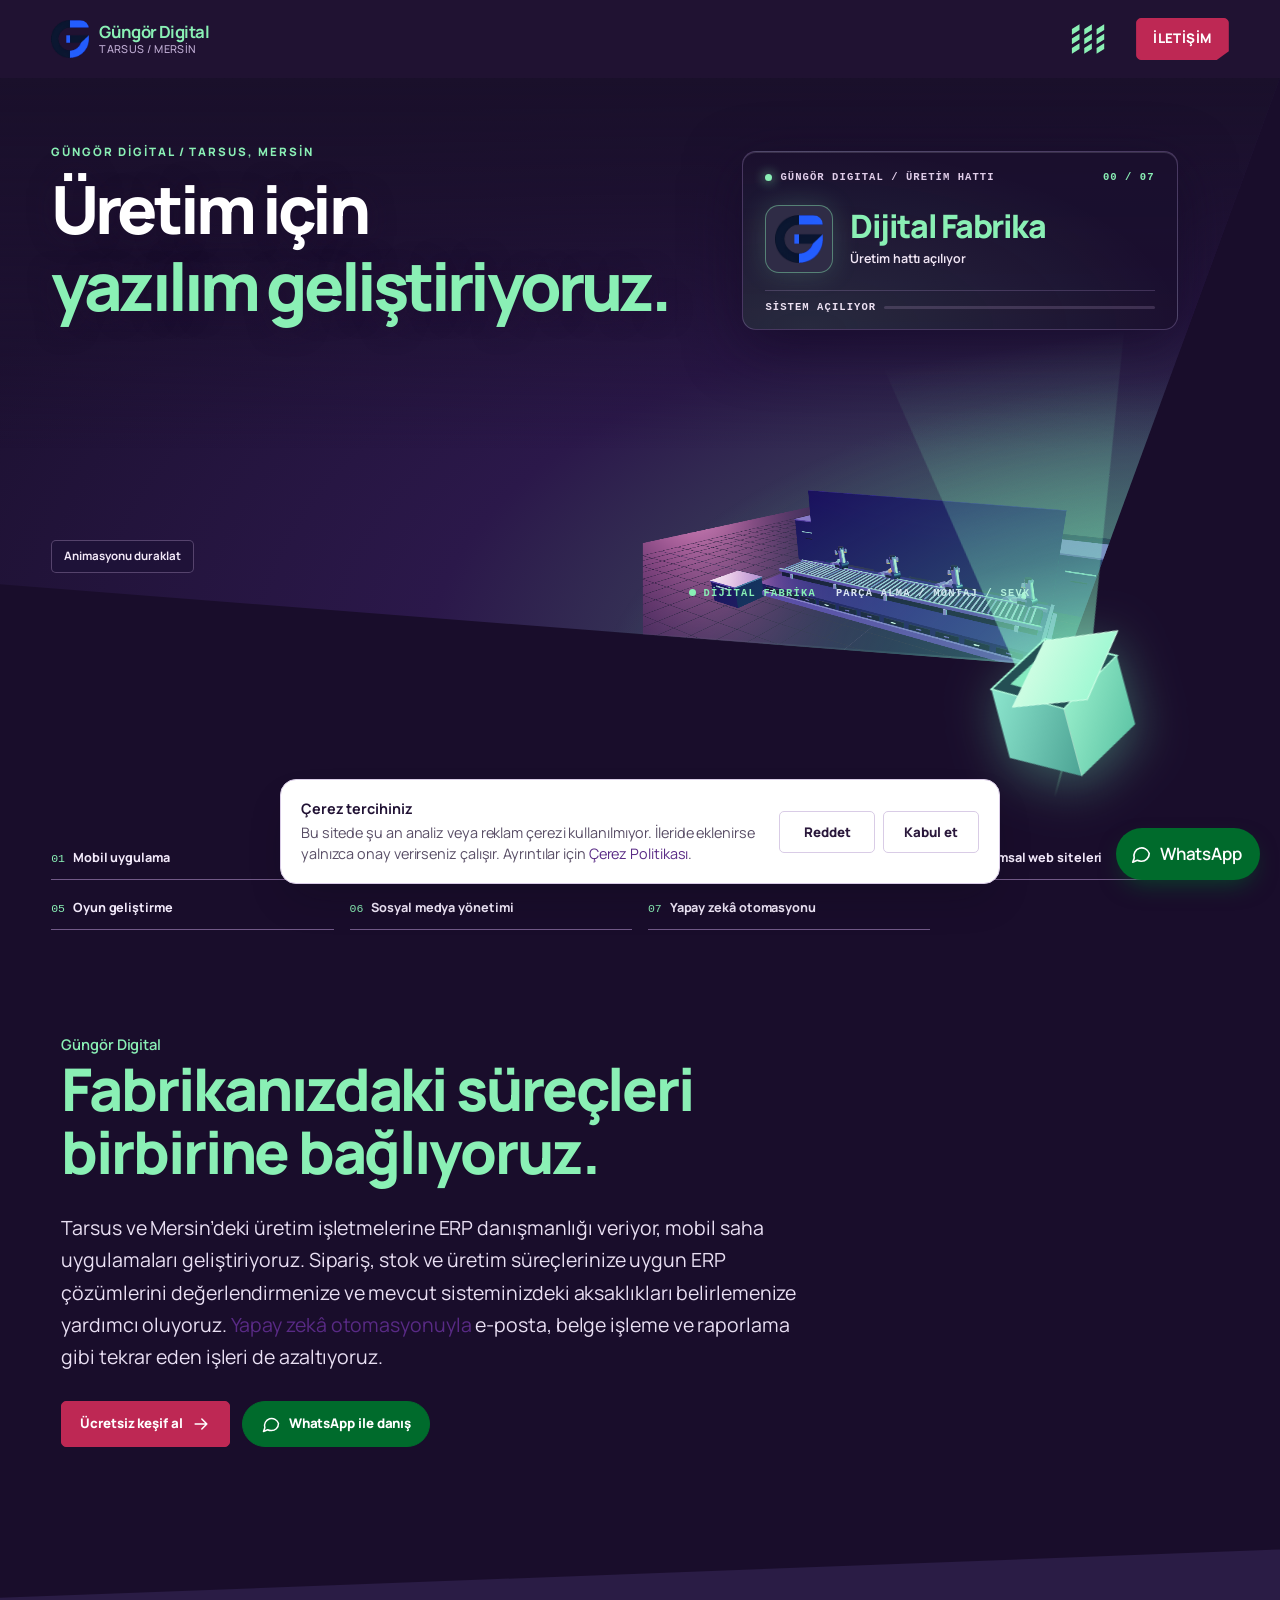
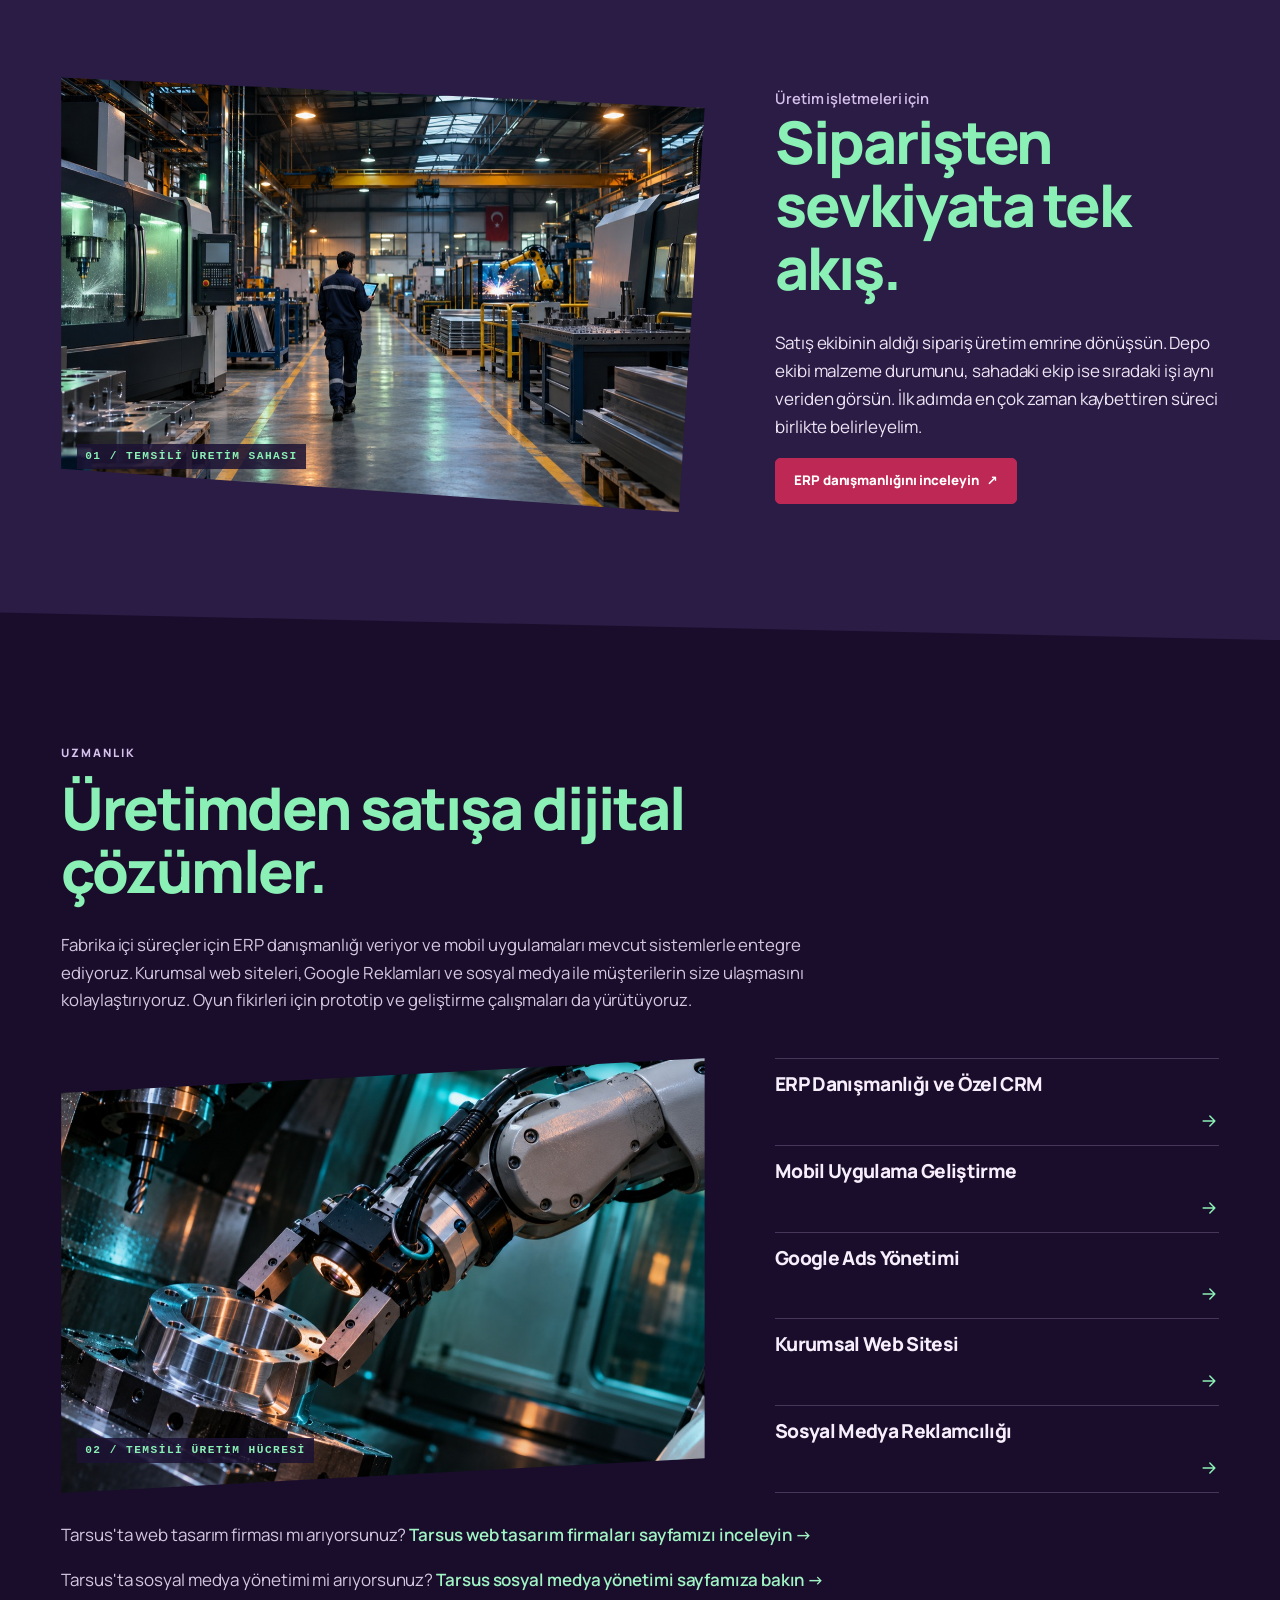
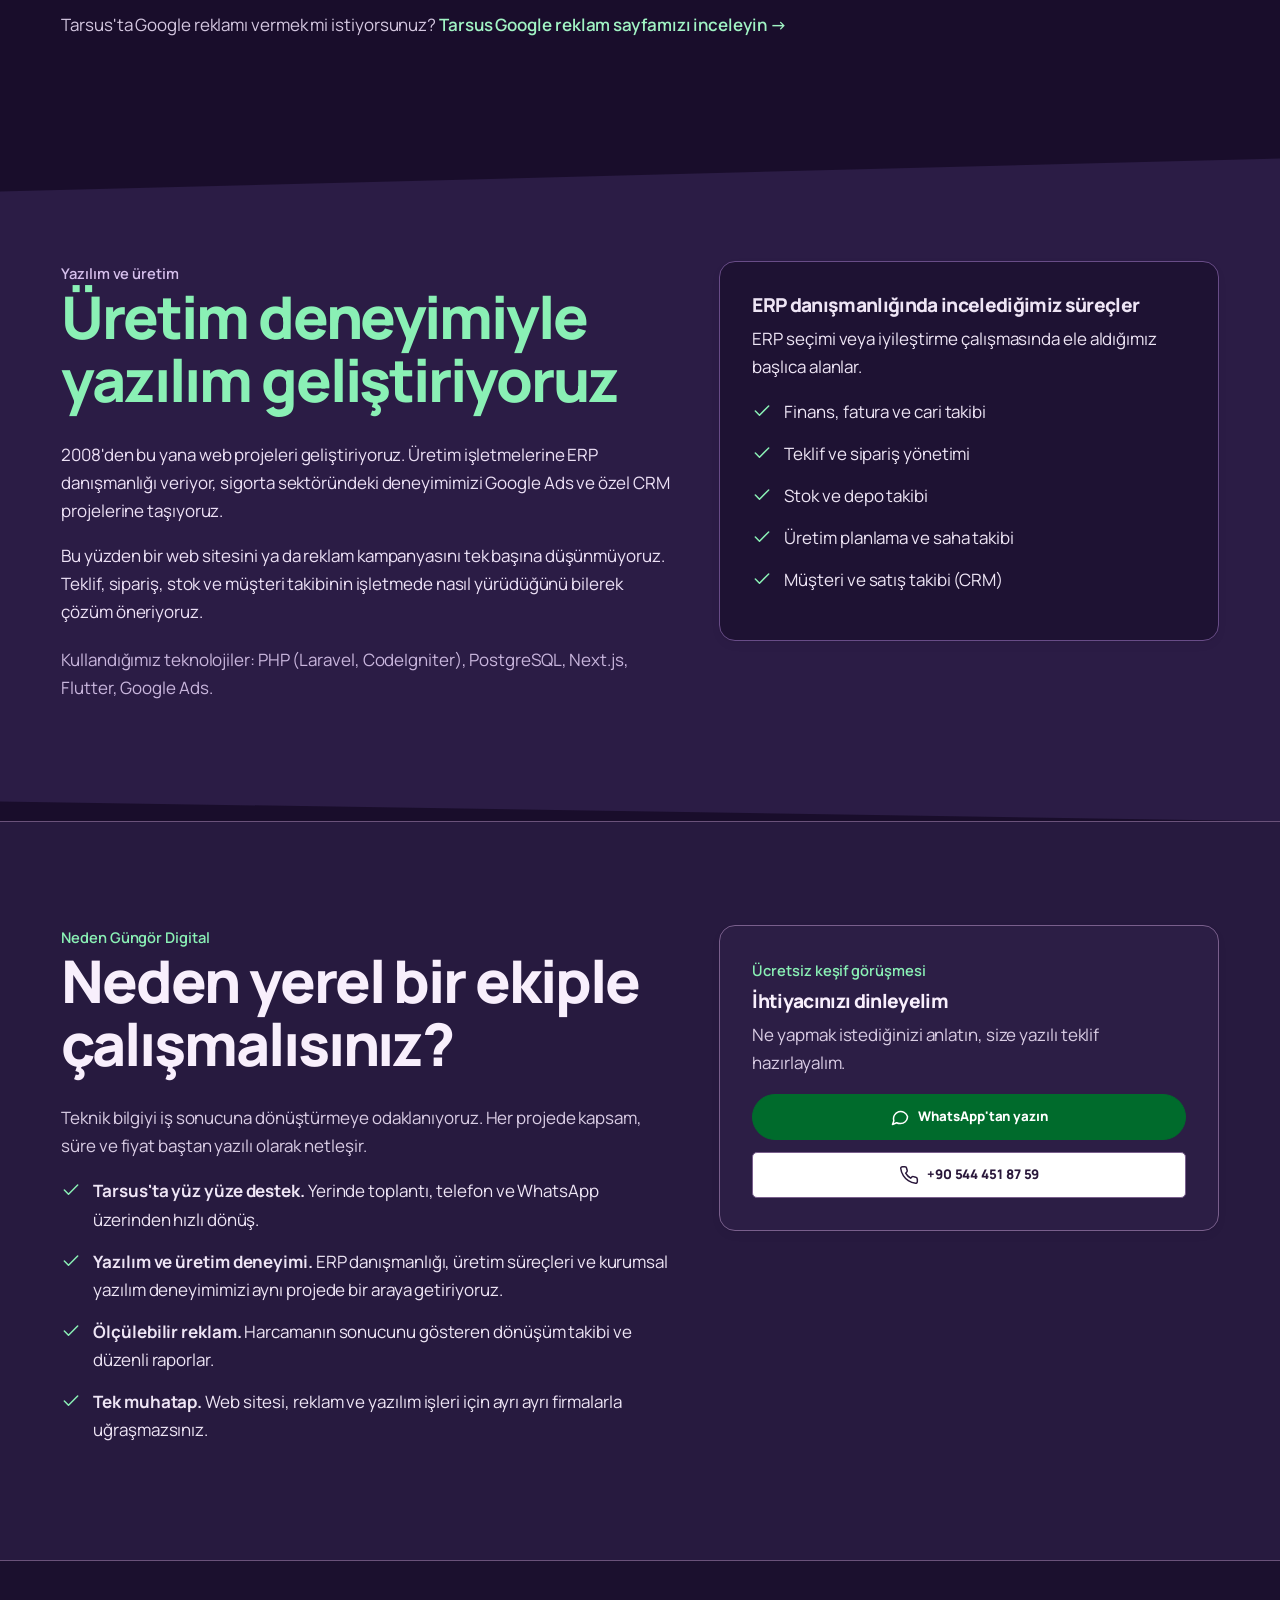
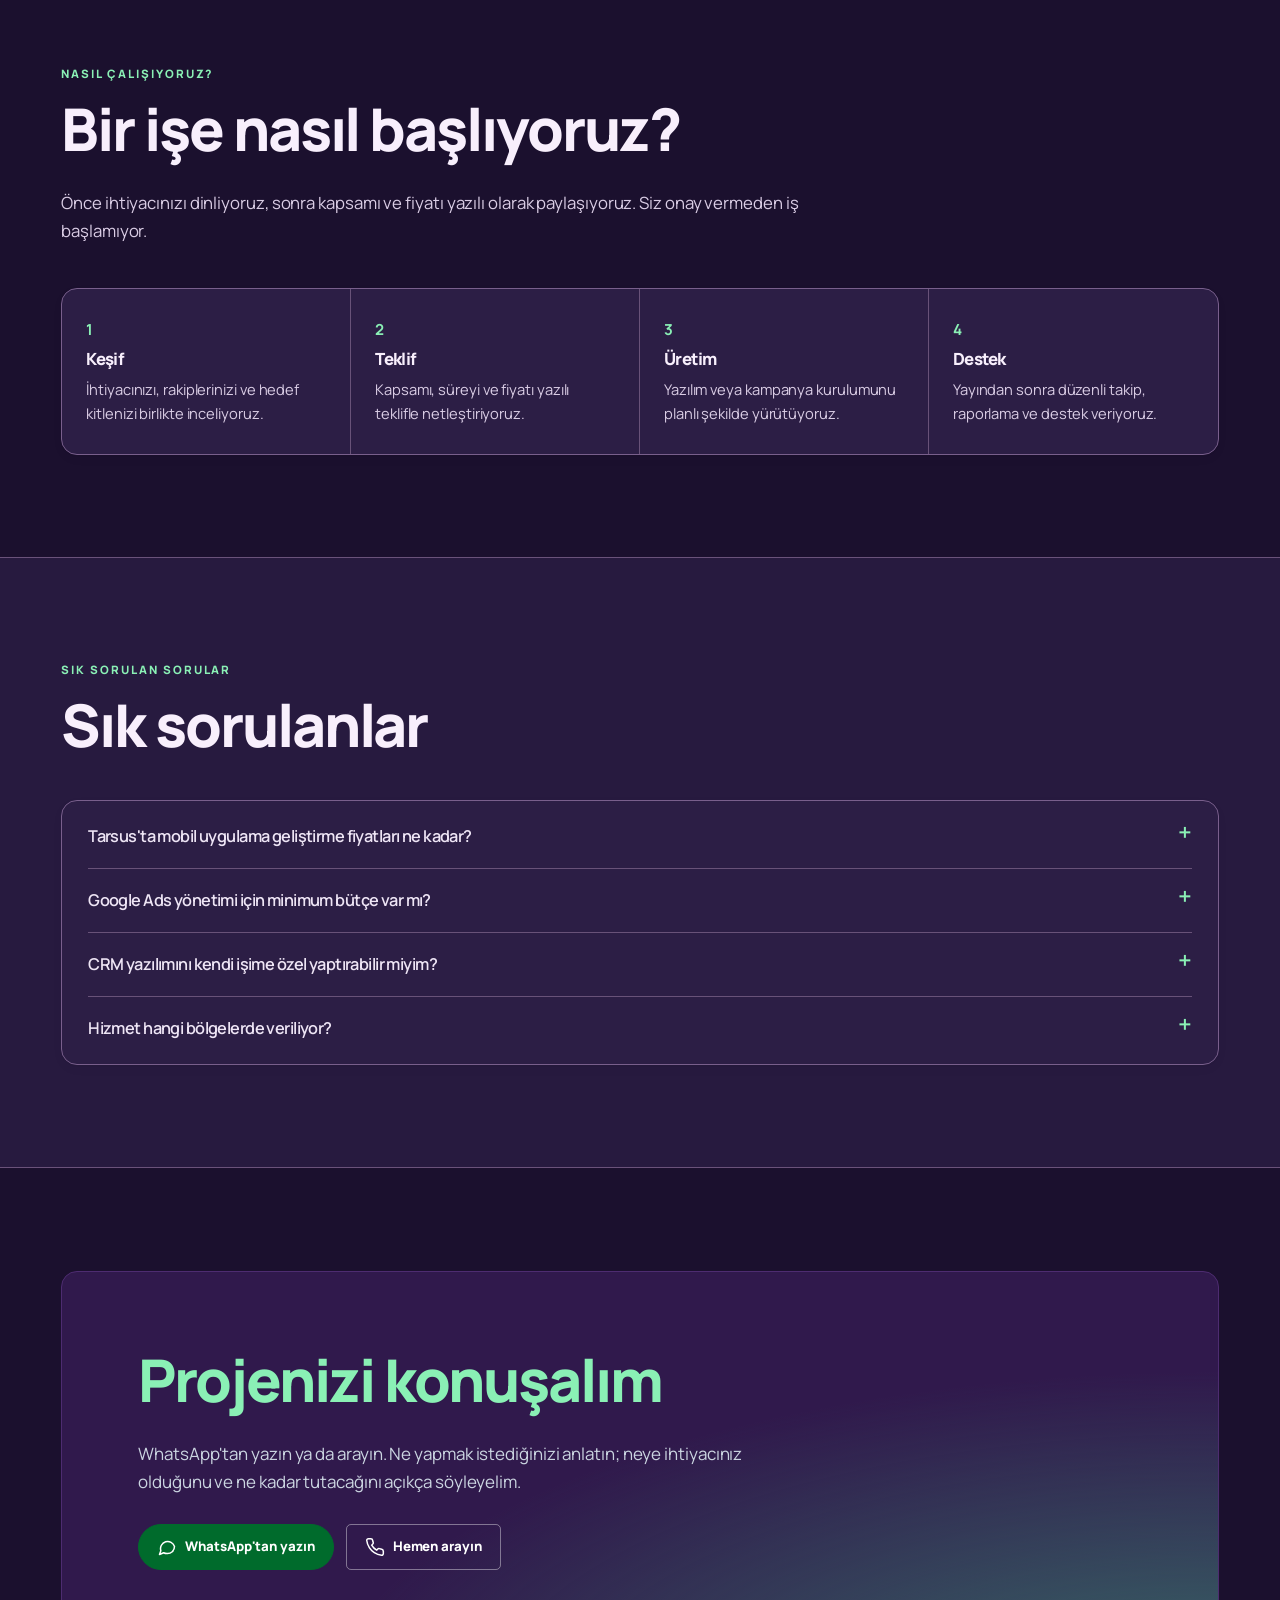
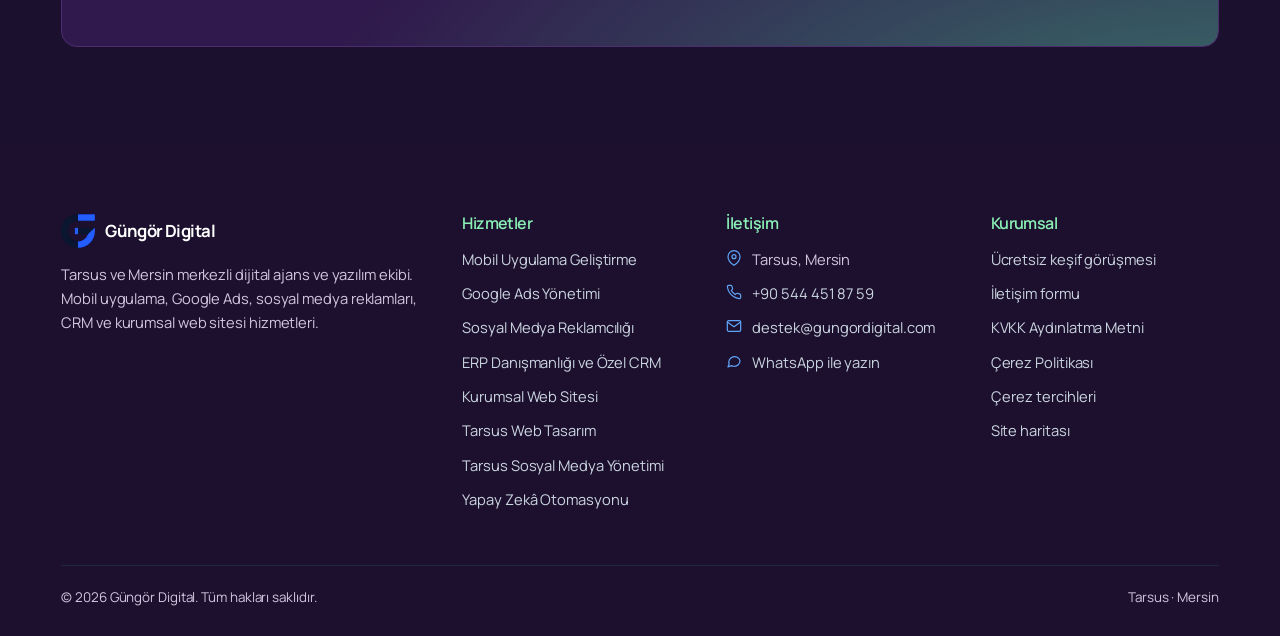
==== commit e8e0a0fb: "Üretim odaklı tasarımı ve yerel SEO güncellemelerini yayımla" ====
--- a/index.html
+++ b/index.html
@@ -4,27 +4,25 @@
 <meta charset="utf-8">
 <meta name="google-site-verification" content="k1yBXpzhwBnbhdokewDQdq4VgAo1lMGQT7mjPiqqTH0">
 <meta name="viewport" content="width=device-width,initial-scale=1,viewport-fit=cover">
-<title>Tarsus Dijital Ajans ve Yazılım | Güngör Digital</title>
-<meta name="description" content="Tarsus ve Mersin’de kurumsal web tasarımı, Google Ads, mobil uygulama ve ERP geliştirme. Güngör Digital ile projeniz için ücretsiz keşif görüşmesi planlayın.">
+<title>Tarsus ve Mersin Yazılım, ERP Danışmanlığı ve Otomasyon | Güngör Digital</title>
+<meta name="description" content="Tarsus ve Mersin’de ERP danışmanlığı, yapay zekâ otomasyonu ve mobil saha yazılımı. Üretim işletmeleri için süreç analizi ve entegrasyon planlama.">
 <meta name="robots" content="index,follow,max-image-preview:large,max-snippet:-1">
 <meta name="author" content="Güngör Digital">
 <meta name="geo.region" content="TR-33">
 <meta name="geo.placename" content="Tarsus, Mersin">
-<meta name="geo.position" content="36.9167;34.8833">
-<meta name="ICBM" content="36.9167, 34.8833">
 <link rel="canonical" href="https://tarsus.gungordigital.com/">
 <link rel="alternate" hreflang="tr-TR" href="https://tarsus.gungordigital.com/">
 <link rel="alternate" hreflang="x-default" href="https://tarsus.gungordigital.com/">
 <meta property="og:type" content="website">
 <meta property="og:site_name" content="Güngör Digital">
 <meta property="og:locale" content="tr_TR">
-<meta property="og:title" content="Tarsus Dijital Ajans ve Yazılım | Güngör Digital">
-<meta property="og:description" content="Tarsus ve Mersin’de kurumsal web tasarımı, Google Ads, mobil uygulama ve ERP geliştirme. Güngör Digital ile projeniz için ücretsiz keşif görüşmesi planlayın.">
+<meta property="og:title" content="Tarsus ve Mersin Yazılım, ERP Danışmanlığı ve Otomasyon | Güngör Digital">
+<meta property="og:description" content="Tarsus ve Mersin’de ERP danışmanlığı, yapay zekâ otomasyonu ve mobil saha yazılımı. Üretim işletmeleri için süreç analizi ve entegrasyon planlama.">
 <meta property="og:url" content="https://tarsus.gungordigital.com/">
 <meta property="og:image" content="https://tarsus.gungordigital.com/assets/logo.png">
 <meta name="twitter:card" content="summary">
-<meta name="twitter:title" content="Tarsus Dijital Ajans ve Yazılım | Güngör Digital">
-<meta name="twitter:description" content="Tarsus ve Mersin’de kurumsal web tasarımı, Google Ads, mobil uygulama ve ERP geliştirme. Güngör Digital ile projeniz için ücretsiz keşif görüşmesi planlayın.">
+<meta name="twitter:title" content="Tarsus ve Mersin Yazılım, ERP Danışmanlığı ve Otomasyon | Güngör Digital">
+<meta name="twitter:description" content="Tarsus ve Mersin’de ERP danışmanlığı, yapay zekâ otomasyonu ve mobil saha yazılımı. Üretim işletmeleri için süreç analizi ve entegrasyon planlama.">
 <meta name="theme-color" content="#211134">
 <link rel="icon" href="/assets/favicon.svg" type="image/svg+xml">
 <link rel="icon" href="/assets/logo.png" type="image/png">
@@ -32,44 +30,106 @@
 <link rel="preconnect" href="https://fonts.googleapis.com">
 <link rel="preconnect" href="https://fonts.gstatic.com" crossorigin>
 <link href="https://fonts.googleapis.com/css2?family=Manrope:wght@400;500;600;700;800&amp;display=swap" rel="stylesheet">
-<link rel="stylesheet" href="/assets/style.css?v=fabrika">
-<script type="application/ld+json">{"@context": "https://schema.org", "@type": "ProfessionalService", "@id": "https://tarsus.gungordigital.com/#business", "name": "Güngör Digital", "url": "https://tarsus.gungordigital.com/", "logo": "https://tarsus.gungordigital.com/assets/logo.png", "telephone": "+905444518759", "email": "destek@gungordigital.com", "address": {"@type": "PostalAddress", "addressLocality": "Tarsus", "addressRegion": "Mersin", "addressCountry": "TR"}, "geo": {"@type": "GeoCoordinates", "latitude": 36.9167, "longitude": 34.8833}, "areaServed": [{"@type": "City", "name": "Tarsus"}, {"@type": "AdministrativeArea", "name": "Mersin"}], "availableLanguage": "Turkish", "knowsAbout": ["Mobil uygulama geliştirme", "Google Ads", "Sosyal medya reklamcılığı", "CRM yazılımı", "ERP", "Kurumsal web sitesi", "SEO"], "hasOfferCatalog": {"@type": "OfferCatalog", "name": "Hizmetler", "itemListElement": [{"@type": "Offer", "itemOffered": {"@type": "Service", "name": "Tarsus'ta Mobil Uygulama Geliştirme", "url": "https://tarsus.gungordigital.com/mobil-uygulama-gelistirme.html"}}, {"@type": "Offer", "itemOffered": {"@type": "Service", "name": "Tarsus'ta Google Ads Yönetimi", "url": "https://tarsus.gungordigital.com/google-ads-yonetimi.html"}}, {"@type": "Offer", "itemOffered": {"@type": "Service", "name": "Tarsus'ta Sosyal Medya Reklamcılığı", "url": "https://tarsus.gungordigital.com/sosyal-medya-reklamciligi.html"}}, {"@type": "Offer", "itemOffered": {"@type": "Service", "name": "Özel CRM ve Kurumsal Yazılım Geliştirme", "url": "https://tarsus.gungordigital.com/crm-ve-kurumsal-yazilim.html"}}, {"@type": "Offer", "itemOffered": {"@type": "Service", "name": "Tarsus'ta Kurumsal Web Sitesi Tasarımı", "url": "https://tarsus.gungordigital.com/kurumsal-web-sitesi.html"}}]}}</script>
+<link rel="stylesheet" href="/assets/style.css?v=kupu-menu">
+<script type="application/ld+json">{"@context": "https://schema.org", "@type": "ProfessionalService", "@id": "https://tarsus.gungordigital.com/#business", "name": "Güngör Digital", "url": "https://tarsus.gungordigital.com/", "logo": "https://tarsus.gungordigital.com/assets/logo.png", "telephone": "+905444518759", "email": "destek@gungordigital.com", "address": {"@type": "PostalAddress", "addressLocality": "Tarsus", "addressRegion": "Mersin", "addressCountry": "TR"}, "areaServed": [{"@type": "City", "name": "Tarsus"}, {"@type": "AdministrativeArea", "name": "Mersin"}], "availableLanguage": "Turkish", "knowsAbout": ["Mobil uygulama geliştirme", "Google Ads", "Sosyal medya reklamcılığı", "CRM yazılımı", "Kurumsal web sitesi", "SEO", "ERP danışmanlığı", "Yapay zekâ ve iş süreci otomasyonu", "Sosyal medya yönetimi", "Oyun geliştirme"], "hasOfferCatalog": {"@type": "OfferCatalog", "name": "Hizmetler", "itemListElement": [{"@type": "Offer", "itemOffered": {"@type": "Service", "name": "Tarsus'ta Mobil Uygulama Geliştirme", "url": "https://tarsus.gungordigital.com/mobil-uygulama-gelistirme.html"}}, {"@type": "Offer", "itemOffered": {"@type": "Service", "name": "Tarsus'ta Google Ads Yönetimi", "url": "https://tarsus.gungordigital.com/google-ads-yonetimi.html"}}, {"@type": "Offer", "itemOffered": {"@type": "Service", "name": "Tarsus'ta Sosyal Medya Reklamcılığı", "url": "https://tarsus.gungordigital.com/sosyal-medya-reklamciligi.html"}}, {"@type": "Offer", "itemOffered": {"@type": "Service", "name": "Özel CRM ve Kurumsal Yazılım Geliştirme", "url": "https://tarsus.gungordigital.com/crm-ve-kurumsal-yazilim.html"}}, {"@type": "Offer", "itemOffered": {"@type": "Service", "name": "Tarsus'ta Kurumsal Web Sitesi Tasarımı", "url": "https://tarsus.gungordigital.com/kurumsal-web-sitesi.html"}}]}}</script>
 <script type="application/ld+json">{"@context": "https://schema.org", "@type": "WebSite", "name": "Güngör Digital", "url": "https://tarsus.gungordigital.com/", "inLanguage": "tr-TR", "@id": "https://tarsus.gungordigital.com/#website"}</script>
 <script type="application/ld+json">{"@context": "https://schema.org", "@type": "FAQPage", "mainEntity": [{"@type": "Question", "name": "Tarsus'ta mobil uygulama geliştirme fiyatları ne kadar?", "acceptedAnswer": {"@type": "Answer", "text": "Fiyat; platforma (iOS, Android veya ikisi), özelliklere ve entegrasyonlara göre değişir. Ücretsiz keşif görüşmesinde kapsamı netleştirip yazılı teklif sunuyoruz."}}, {"@type": "Question", "name": "Google Ads yönetimi için minimum bütçe var mı?", "acceptedAnswer": {"@type": "Answer", "text": "Sabit bir minimum bütçe zorunluluğumuz yok. Sektörünüze ve hedeflerinize göre uygun bütçe planı oluşturuyoruz. Reklam harcaması doğrudan Google'a ödenir."}}, {"@type": "Question", "name": "CRM yazılımını kendi işime özel yaptırabilir miyim?", "acceptedAnswer": {"@type": "Answer", "text": "Evet. Satış, müşteri takibi, teklif ve fatura süreçlerinize göre özel CRM geliştiriyoruz; mevcut sisteminizle entegrasyon da yapılabilir."}}, {"@type": "Question", "name": "Hizmet hangi bölgelerde veriliyor?", "acceptedAnswer": {"@type": "Answer", "text": "Merkezimiz Tarsus'tadır. Tarsus ve Mersin'de yüz yüze, diğer bölgelerde ise uzaktan çalışıyoruz."}}]}</script>
-<script type="application/ld+json">{"@context": "https://schema.org", "@type": "WebPage", "@id": "https://tarsus.gungordigital.com/#webpage", "url": "https://tarsus.gungordigital.com/", "name": "Tarsus Dijital Ajans ve Yazılım | Güngör Digital", "description": "Tarsus ve Mersin’de kurumsal web tasarımı, Google Ads, mobil uygulama ve ERP geliştirme. Güngör Digital ile projeniz için ücretsiz keşif görüşmesi planlayın.", "inLanguage": "tr-TR", "isPartOf": {"@id": "https://tarsus.gungordigital.com/#website"}, "about": {"@id": "https://tarsus.gungordigital.com/#business"}}</script>
+<script type="application/ld+json">{"@context": "https://schema.org", "@type": "WebPage", "@id": "https://tarsus.gungordigital.com/#webpage", "url": "https://tarsus.gungordigital.com/", "name": "Tarsus ve Mersin Yazılım, ERP Danışmanlığı ve Otomasyon | Güngör Digital", "description": "Tarsus ve Mersin’de ERP danışmanlığı, yapay zekâ otomasyonu ve mobil saha yazılımı. Üretim işletmeleri için süreç analizi ve entegrasyon planlama.", "inLanguage": "tr-TR", "isPartOf": {"@id": "https://tarsus.gungordigital.com/#website"}, "about": {"@id": "https://tarsus.gungordigital.com/#business"}}</script>
 </head>
 <body class="home">
 <a class="skip" href="#main">İçeriğe geç</a>
 <header class="site-header">
 <div class="wrap nav">
 <a class="logo" href="/" aria-label="Güngör Digital - Ana sayfa"><img src="/assets/logo.png" alt="Güngör Digital logosu" width="38" height="38"><span class="logo-t"><b>Güngör Digital</b><small>TARSUS / MERSİN</small></span></a>
-<nav aria-label="Ana menü"><ul class="menu" id="menu"><li><a href="/mobil-uygulama-gelistirme.html">Mobil Uygulama</a></li><li><a href="/google-ads-yonetimi.html">Google Ads</a></li><li><a href="/sosyal-medya-reklamciligi.html">Sosyal Medya</a></li><li><a href="/crm-ve-kurumsal-yazilim.html">CRM & Yazılım</a></li><li><a href="/kurumsal-web-sitesi.html">Kurumsal Web</a></li><li><a href="/tarsus-web-tasarim-firmalari.html">Tarsus Web Tasarım</a></li><li class="hide-d"><a href="/iletisim.html">İletişim</a></li></ul></nav>
+<nav class="menu-overlay" id="menu" aria-label="Ana menü" hidden>
+<div class="menu-inner wrap">
+<ul class="menu-links"><li><a href="/" aria-current="page">Ana Sayfa</a></li><li><a href="/#hizmetler">Uzmanlık</a><ul class="menu-services"><li><a href="/crm-ve-kurumsal-yazilim.html">ERP Danışmanlığı ve CRM</a></li><li><a href="/yapay-zeka-otomasyonu.html">Yapay Zekâ Otomasyonu</a></li><li><a href="/mobil-uygulama-gelistirme.html">Mobil Uygulama</a></li><li><a href="/google-ads-yonetimi.html">Google Reklamları</a></li><li><a href="/kurumsal-web-sitesi.html">Kurumsal Web</a></li><li><a href="/tarsus-web-tasarim-firmalari.html">Tarsus Web Tasarım</a></li><li><a href="/sosyal-medya-reklamciligi.html">Sosyal Medya Reklamları</a></li><li><a href="/tarsus-sosyal-medya-yonetimi.html">Sosyal Medya Yönetimi</a></li><li><a href="/iletisim.html#oyun-gelistirme">Oyun Geliştirme</a></li></ul></li><li><a href="/#yaklasim">Yaklaşım</a></li><li><a href="/#hakkimizda">Hakkımızda</a></li><li><a href="/iletisim.html">İletişim</a></li></ul>
+<div class="menu-visual" aria-hidden="true">
+  <img src="/assets/uretim-sahasi.jpg" alt="" width="1500" height="844" loading="lazy" decoding="async">
+  <img src="/assets/robot-kalite.jpg" alt="" width="1450" height="816" loading="lazy" decoding="async">
+</div>
+</div>
+</nav>
 <div class="nav-right">
 <a class="btn btn-wa btn-sm hide-m" href="https://wa.me/905444518759" rel="noopener"><svg class="ic" viewBox="0 0 24 24" fill="none" stroke="currentColor" stroke-width="1.8" stroke-linecap="round" stroke-linejoin="round" aria-hidden="true"><path d="M21 11.5a8.4 8.4 0 0 1-9 8.4 8.6 8.6 0 0 1-4-1L3 21l1.6-4.6A8.4 8.4 0 1 1 21 11.5z"/></svg>WhatsApp</a>
-<a class="btn btn-primary btn-sm" href="/iletisim.html">Ücretsiz Keşif <svg class="ic" viewBox="0 0 24 24" fill="none" stroke="currentColor" stroke-width="1.8" stroke-linecap="round" stroke-linejoin="round" aria-hidden="true"><path d="M5 12h14M13 6l6 6-6 6"/></svg></a>
-<button class="nav-toggle" aria-label="Menüyü aç/kapat" aria-expanded="false" aria-controls="menu"><svg class="ic" viewBox="0 0 24 24" fill="none" stroke="currentColor" stroke-width="1.8" stroke-linecap="round" stroke-linejoin="round" aria-hidden="true"><path d="M3 6h18M3 12h18M3 18h18"/></svg></button>
+<a class="btn btn-primary btn-sm" href="/iletisim.html">İletişim <svg class="ic" viewBox="0 0 24 24" fill="none" stroke="currentColor" stroke-width="1.8" stroke-linecap="round" stroke-linejoin="round" aria-hidden="true"><path d="M5 12h14M13 6l6 6-6 6"/></svg></a>
+<button class="nav-toggle" type="button" aria-label="Menüyü aç" aria-expanded="false" aria-controls="menu">
+<svg class="nav-grid-icon" viewBox="0 0 40 36" aria-hidden="true">
+<path fill="currentColor" d="M2 7l8-5v6l-8 5zm13 0l8-5v6l-8 5zm13 0l8-5v6l-8 5zM2 17l8-5v6l-8 5zm13 0l8-5v6l-8 5zm13 0l8-5v6l-8 5zM2 27l8-5v6l-8 5zm13 0l8-5v6l-8 5zm13 0l8-5v6l-8 5z"/>
+</svg>
+<svg class="nav-close-icon" viewBox="0 0 40 36" aria-hidden="true"><path fill="currentColor" d="m3 3 10 6v6L3 9zm33 0v6l-10 6V9zM3 32v-6l10-6v6zm33 0-10-6v-6l10 6zM16 15h7v6h-7z"/></svg>
+</button>
 </div>
 </div>
 </header>
 <main id="main">
 <section class="hero">
+<div class="hero-assembly">
 <div class="hero-surface">
   <div class="wrap">
-    <span class="pill">Tarsus / Mersin</span>
-    <h1>Tarsus’ta dijital işler <span class="accent">üretiyoruz.</span></h1>
+    <span class="pill">Güngör Digital / Tarsus, Mersin</span>
+    <h1>Üretim için <span class="accent">yazılım geliştiriyoruz.</span></h1>
+  </div>
+  <div class="factory-show" aria-hidden="true" hidden>
+    <div class="show-status"><span class="show-beacon"></span><span>GÜNGÖR DIGITAL / ÜRETİM HATTI</span><span class="show-index">00 / 07</span></div>
+    <div class="show-body">
+      <div class="show-icon">
+        <img src="/assets/logo.png" alt="" width="54" height="54">
+        <svg viewBox="0 0 48 48" fill="none" stroke="currentColor" stroke-width="2.25" stroke-linecap="round" stroke-linejoin="round">
+          <g data-icon="1"><rect x="13" y="4" width="22" height="40" rx="5"/><path d="M20 9h8m-9 17 4 4 7-9m-8 17h4"/></g>
+          <g data-icon="2"><path d="m24 5 19 10-19 10L5 15zm-19 19 19 10 19-10M5 33l19 10 19-10"/></g>
+          <g data-icon="3"><path d="M6 39h36M10 31v-8m9 8V18m9 13V14m9 17V8M9 17l10-6 8 1 10-7m-7 0h7v7"/></g>
+          <g data-icon="4"><rect x="4" y="7" width="40" height="34" rx="4"/><path d="M4 16h40M10 12h1m5 0h1m2 13-6 5 6 5m10-10 6 5-6 5"/></g>
+          <g data-icon="5"><path d="M14 14h20c4 0 7 3 8 7l2 10c1 5-4 8-8 5l-5-5H17l-5 5c-4 3-9 0-8-5l2-10c1-4 4-7 8-7Z"/><path d="M15 19v10m-5-5h10m11-1h.1m6 4h.1"/></g>
+          <g data-icon="6"><path d="M9 9h25a4 4 0 0 1 4 4v16a4 4 0 0 1-4 4H21l-9 7v-7H9a4 4 0 0 1-4-4V13a4 4 0 0 1 4-4Z"/><path d="M14 21h.1m7 0h.1m7 0h.1m10-6h2a3 3 0 0 1 3 3v12"/></g>
+          <g data-icon="7"><rect x="15" y="15" width="18" height="18" rx="4"/><path d="M24 5v10m0 18v10M5 24h10m18 0h10m-25 0 4 4 7-8"/><circle cx="24" cy="5" r="2"/><circle cx="43" cy="24" r="2"/></g>
+        </svg>
+      </div>
+      <div class="show-copy">
+        <div class="show-title">Dijital Fabrika</div>
+        <div class="show-detail">Üretim hattı açılıyor</div>
+      </div>
+    </div>
+    <div class="show-footer"><span class="show-stage">SİSTEM AÇILIYOR</span><span class="show-track"><span></span></span></div>
   </div>
   <figure class="factory-scene">
-  <img src="/assets/dijital-fabrika.svg?v=2" width="800" height="450" alt="Kutudan yükselen Güngör Digital üretim hattı. Robot kolları Güngör logosu, Ads, mobil uygulama ve ERP modüllerini sırayla yerleştiriyor." fetchpriority="high">
-  <figcaption><span>DİJİTAL FABRİKA</span><span>G / ADS / MOBİL / ERP</span></figcaption>
+  <canvas class="factory-canvas" role="img" aria-label="Sürekli çalışan 3B fabrika sahnesi. Robot kolları besleyicilerden parça alıp Güngör Digital, mobil uygulama, ERP danışmanlığı, Google Reklamları, kurumsal web sitesi, oyun geliştirme, sosyal medya ve yapay zekâ otomasyonu paletlerine takıyor. Konveyör paletleri istasyonlar arasında taşıyor."></canvas>
+  <img src="/assets/dijital-fabrika.svg?v=2" width="800" height="450" alt="Kutudan yükselen Güngör Digital üretim hattı. Robot kolları Güngör logosu, Ads, mobil uygulama ve ERP danışmanlığını simgeleyen parçaları sırayla yerleştiriyor." fetchpriority="high">
+  <figcaption><span>DİJİTAL FABRİKA</span><span>PARÇA ALMA / MONTAJ / SEVK</span></figcaption>
 </figure>
-</div>
-<div class="hero-cube" aria-hidden="true"><svg viewBox="0 0 100 100" fill="none"><path d="m50 3 43 23-43 25L7 26z" fill="#b3ffdd"/><path d="M7 26l43 25v46L7 73z" fill="#5abfa8"/><path d="m50 51 43-25v47L50 97z" fill="#83ebbc"/></svg></div>
+<button class="motion-control" type="button" hidden>Animasyonu duraklat</button>
+</div>
+<div class="hero-cube" aria-hidden="true">
+  <svg viewBox="0 0 100 100" fill="none">
+    <defs>
+      <linearGradient id="cube-top" x2="1" y2="1"><stop stop-color="#e1ffe9"/><stop offset="1" stop-color="#8cf6cc"/></linearGradient>
+      <linearGradient id="cube-left" x2="1" y2="1"><stop stop-color="#8de6ce"/><stop offset="1" stop-color="#4ca394"/></linearGradient>
+      <linearGradient id="cube-right" x2="1" y2="1"><stop stop-color="#a3f6d2"/><stop offset="1" stop-color="#52bc9e"/></linearGradient>
+    </defs>
+    <path d="m50 3 43 23-43 25L7 26z" fill="#244f54" stroke="#a7ffda" stroke-width="1.2"/>
+    <path d="m50 10 30 16-30 18-30-18z" fill="#93ffd0" opacity=".88"/>
+    <path d="M7 26l43 25v46L7 73z" fill="url(#cube-left)"/>
+    <path d="m50 51 43-25v47L50 97z" fill="url(#cube-right)"/>
+    <path d="m7 26 43 25 43-25M50 51v46" stroke="#ceffe6" stroke-opacity=".56" stroke-width=".6"/>
+    <path class="cube-lid" d="m50 3 43 23-43 25L7 26z" fill="url(#cube-top)" stroke="#ceffe6" stroke-width=".65"/>
+  </svg>
+</div>
+</div>
+<nav class="wrap factory-services" aria-label="Üretim hattındaki hizmetler">
+  <a href="/mobil-uygulama-gelistirme.html"><span>01</span> Mobil uygulama</a>
+  <a href="/crm-ve-kurumsal-yazilim.html"><span>02</span> ERP danışmanlığı</a>
+  <a href="/google-ads-yonetimi.html"><span>03</span> Google Reklamları</a>
+  <a href="/kurumsal-web-sitesi.html"><span>04</span> Kurumsal web siteleri</a>
+  <a href="/iletisim.html#oyun-gelistirme"><span>05</span> Oyun geliştirme</a>
+  <a href="/tarsus-sosyal-medya-yonetimi.html"><span>06</span> Sosyal medya yönetimi</a>
+  <a href="/yapay-zeka-otomasyonu.html"><span>07</span> Yapay zekâ otomasyonu</a>
+</nav>
 </section>
 <section class="section home-intro"><div class="wrap">
 <div class="intro-copy">
 <div class="label">Güngör Digital</div>
-<h2>Fikirden üretime.</h2>
-<p class="lead">Tarsus merkezli dijital ajans ve yazılım ekibiyiz. İşletmeniz için kurumsal web siteleri, Google Ads kampanyaları, mobil uygulamalar ve ERP yazılımları geliştiriyoruz.</p>
+<h2>Fabrikanızdaki süreçleri birbirine bağlıyoruz.</h2>
+<p class="lead">Tarsus ve Mersin’deki üretim işletmelerine ERP danışmanlığı veriyor, mobil saha uygulamaları geliştiriyoruz. Sipariş, stok ve üretim süreçlerinize uygun ERP çözümlerini değerlendirmenize ve mevcut sisteminizdeki aksaklıkları belirlemenize yardımcı oluyoruz. <a href="/yapay-zeka-otomasyonu.html">Yapay zekâ otomasyonuyla</a> e-posta, belge işleme ve raporlama gibi tekrar eden işleri de azaltıyoruz.</p>
 <div class="btns">
 <a class="btn btn-primary" href="/iletisim.html">Ücretsiz keşif al <svg class="ic" viewBox="0 0 24 24" fill="none" stroke="currentColor" stroke-width="1.8" stroke-linecap="round" stroke-linejoin="round" aria-hidden="true"><path d="M5 12h14M13 6l6 6-6 6"/></svg></a>
 <a class="btn btn-wa" href="https://wa.me/905444518759" rel="noopener"><svg class="ic" viewBox="0 0 24 24" fill="none" stroke="currentColor" stroke-width="1.8" stroke-linecap="round" stroke-linejoin="round" aria-hidden="true"><path d="M21 11.5a8.4 8.4 0 0 1-9 8.4 8.6 8.6 0 0 1-4-1L3 21l1.6-4.6A8.4 8.4 0 1 1 21 11.5z"/></svg>WhatsApp ile danış</a>
@@ -78,9 +138,32 @@
 <div class="trust"><div><svg class="ic" viewBox="0 0 24 24" fill="none" stroke="currentColor" stroke-width="1.8" stroke-linecap="round" stroke-linejoin="round" aria-hidden="true"><path d="M1 6v16l7-4 8 4 7-4V2l-7 4-8-4z"/><path d="M8 2v16M16 6v16"/></svg><span>Tarsus & Mersin'de<small>Yüz yüze toplantı veya online görüşme</small></span></div><div><svg class="ic" viewBox="0 0 24 24" fill="none" stroke="currentColor" stroke-width="1.8" stroke-linecap="round" stroke-linejoin="round" aria-hidden="true"><path d="M12 22s8-4 8-10V5l-8-3-8 3v7c0 6 8 10 8 10z"/></svg><span>Şeffaf teklif<small>Kapsam ve fiyat yazılı olarak netleşir</small></span></div><div><svg class="ic" viewBox="0 0 24 24" fill="none" stroke="currentColor" stroke-width="1.8" stroke-linecap="round" stroke-linejoin="round" aria-hidden="true"><circle cx="9" cy="7" r="4"/><path d="M17 11a4 4 0 1 0 0-8M3 21v-2a4 4 0 0 1 4-4h6a4 4 0 0 1 4 4v2"/></svg><span>Tek muhatap<small>Web, reklam ve yazılım için ayrı ayrı firma aramazsınız</small></span></div><div><svg class="ic" viewBox="0 0 24 24" fill="none" stroke="currentColor" stroke-width="1.8" stroke-linecap="round" stroke-linejoin="round" aria-hidden="true"><path d="M13 2 3 14h9l-1 8 10-12h-9z"/></svg><span>Hızlı dönüş<small>WhatsApp üzerinden hızlı yanıt</small></span></div></div>
 
 </div></section>
+<section class="section factory-feature" aria-labelledby="factory-feature-heading">
+  <div class="wrap feature-grid">
+    <figure class="feature-photo">
+      <img src="/assets/uretim-sahasi.jpg" width="1500" height="844" loading="lazy" decoding="async" alt="Üretim makinelerinin bulunduğu fabrikada tabletle çalışan personel">
+      <figcaption>01 / TEMSİLİ ÜRETİM SAHASI</figcaption>
+    </figure>
+    <div class="feature-copy">
+      <div class="label">Üretim işletmeleri için</div>
+      <h2 id="factory-feature-heading">Siparişten sevkiyata tek akış.</h2>
+      <p>Satış ekibinin aldığı sipariş üretim emrine dönüşsün. Depo ekibi malzeme durumunu, sahadaki ekip ise sıradaki işi aynı veriden görsün. İlk adımda en çok zaman kaybettiren süreci birlikte belirleyelim.</p>
+      <a class="btn btn-primary" href="/crm-ve-kurumsal-yazilim.html">ERP danışmanlığını inceleyin <span aria-hidden="true">↗</span></a>
+    </div>
+  </div>
+</section>
 <section class="section" id="hizmetler"><div class="wrap">
-<div class="section-head"><div class="label">Hizmetlerimiz</div><h2>Dijital üretim hatlarımız</h2><p>Web sitesi, reklam ve yazılım işlerini aynı ekip yürütüyor. Böylece işi farklı firmalara bölmeniz ve her birine ayrı ayrı anlatmanız gerekmiyor.</p></div>
-<div class="grid grid-3"><a class="card" href="/mobil-uygulama-gelistirme.html"><img class="card-art" src="/assets/hizmet-mobil.svg" width="544" height="280" alt="" loading="lazy" decoding="async"><div class="icon-box"><svg class="ic" viewBox="0 0 24 24" fill="none" stroke="currentColor" stroke-width="1.8" stroke-linecap="round" stroke-linejoin="round" aria-hidden="true"><rect x="7" y="2" width="10" height="20" rx="2"/><path d="M11 18h2"/></svg></div><span class="tagchip">iOS & Android</span><h3>Mobil Uygulama Geliştirme</h3><p>iOS ve Android için müşteri, personel ve yönetim uygulamaları. Fikirden mağaza yayınına kadar, Tarsus ve Mersin'deki işletmeler için.</p><span class="more">Detaylı bilgi <svg class="ic" viewBox="0 0 24 24" fill="none" stroke="currentColor" stroke-width="1.8" stroke-linecap="round" stroke-linejoin="round" aria-hidden="true"><path d="M5 12h14M13 6l6 6-6 6"/></svg></span></a><a class="card" href="/google-ads-yonetimi.html"><img class="card-art" src="/assets/hizmet-ads.svg" width="544" height="280" alt="" loading="lazy" decoding="async"><div class="icon-box"><svg class="ic" viewBox="0 0 24 24" fill="none" stroke="currentColor" stroke-width="1.8" stroke-linecap="round" stroke-linejoin="round" aria-hidden="true"><circle cx="11" cy="11" r="7"/><path d="m21 21-4.3-4.3"/></svg></div><span class="tagchip">Arama & Performance Max</span><h3>Google Ads Yönetimi</h3><p>Arama, Performance Max ve yeniden pazarlama kampanyalarıyla doğru müşteriye, doğru zamanda ulaşın. Şeffaf raporlama ile.</p><span class="more">Detaylı bilgi <svg class="ic" viewBox="0 0 24 24" fill="none" stroke="currentColor" stroke-width="1.8" stroke-linecap="round" stroke-linejoin="round" aria-hidden="true"><path d="M5 12h14M13 6l6 6-6 6"/></svg></span></a><a class="card" href="/sosyal-medya-reklamciligi.html"><img class="card-art" src="/assets/hizmet-sosyal.svg" width="544" height="280" alt="" loading="lazy" decoding="async"><div class="icon-box"><svg class="ic" viewBox="0 0 24 24" fill="none" stroke="currentColor" stroke-width="1.8" stroke-linecap="round" stroke-linejoin="round" aria-hidden="true"><path d="M3 11v2a1 1 0 0 0 1 1h2l5 4V6L6 10H4a1 1 0 0 0-1 1z"/><path d="M16 8a5 5 0 0 1 0 8"/></svg></div><span class="tagchip">Meta & TikTok</span><h3>Sosyal Medya Reklamcılığı</h3><p>Instagram, Facebook, TikTok ve LinkedIn'de hedefli kampanyalar; görsel ve video kreatifler ile WhatsApp ve telefon araması getiren reklamlar.</p><span class="more">Detaylı bilgi <svg class="ic" viewBox="0 0 24 24" fill="none" stroke="currentColor" stroke-width="1.8" stroke-linecap="round" stroke-linejoin="round" aria-hidden="true"><path d="M5 12h14M13 6l6 6-6 6"/></svg></span></a><a class="card" href="/crm-ve-kurumsal-yazilim.html"><img class="card-art" src="/assets/hizmet-erp.svg" width="544" height="280" alt="" loading="lazy" decoding="async"><div class="icon-box"><svg class="ic" viewBox="0 0 24 24" fill="none" stroke="currentColor" stroke-width="1.8" stroke-linecap="round" stroke-linejoin="round" aria-hidden="true"><ellipse cx="12" cy="5" rx="8" ry="3"/><path d="M4 5v14c0 1.7 3.6 3 8 3s8-1.3 8-3V5"/><path d="M4 12c0 1.7 3.6 3 8 3s8-1.3 8-3"/></svg></div><span class="tagchip">CRM & ERP</span><h3>CRM & Kurumsal Yazılım</h3><p>Satış, müşteri ve stok süreçlerinize özel CRM ve ERP modülleri. Mevcut sistemlerinizle entegre, otomatik ve ölçülebilir çözümler.</p><span class="more">Detaylı bilgi <svg class="ic" viewBox="0 0 24 24" fill="none" stroke="currentColor" stroke-width="1.8" stroke-linecap="round" stroke-linejoin="round" aria-hidden="true"><path d="M5 12h14M13 6l6 6-6 6"/></svg></span></a><a class="card" href="/kurumsal-web-sitesi.html"><img class="card-art" src="/assets/hizmet-web.svg" width="544" height="280" alt="" loading="lazy" decoding="async"><div class="icon-box"><svg class="ic" viewBox="0 0 24 24" fill="none" stroke="currentColor" stroke-width="1.8" stroke-linecap="round" stroke-linejoin="round" aria-hidden="true"><rect x="3" y="4" width="18" height="16" rx="2"/><path d="M3 9h18M7 14h4"/></svg></div><span class="tagchip">Next.js & SEO</span><h3>Kurumsal Web Sitesi</h3><p>Mobil uyumlu, hızlı ve teknik SEO'ya uygun kurumsal web siteleri. Google'da yerel aramalarda görünür olmanızı sağlıyoruz.</p><span class="more">Detaylı bilgi <svg class="ic" viewBox="0 0 24 24" fill="none" stroke="currentColor" stroke-width="1.8" stroke-linecap="round" stroke-linejoin="round" aria-hidden="true"><path d="M5 12h14M13 6l6 6-6 6"/></svg></span></a></div>
+<div class="section-head"><div class="label">Uzmanlık</div><h2>Üretimden satışa dijital çözümler.</h2><p>Fabrika içi süreçler için ERP danışmanlığı veriyor ve mobil uygulamaları mevcut sistemlerle entegre ediyoruz. Kurumsal web siteleri, Google Reklamları ve sosyal medya ile müşterilerin size ulaşmasını kolaylaştırıyoruz. Oyun fikirleri için prototip ve geliştirme çalışmaları da yürütüyoruz.</p></div>
+<div class="expertise-grid">
+<figure class="expertise-photo"><img src="/assets/robot-kalite.jpg" width="1450" height="816" loading="lazy" decoding="async" alt="Robot kolunun CNC üretim hücresinde işlenmiş metal parçayı kavraması"><figcaption>02 / TEMSİLİ ÜRETİM HÜCRESİ</figcaption></figure>
+<div class="grid grid-3 expertise-links">
+<a class="card" href="/crm-ve-kurumsal-yazilim.html"><div class="icon-box"><svg class="ic" viewBox="0 0 24 24" fill="none" stroke="currentColor" stroke-width="1.8" stroke-linecap="round" stroke-linejoin="round" aria-hidden="true"><ellipse cx="12" cy="5" rx="8" ry="3"/><path d="M4 5v14c0 1.7 3.6 3 8 3s8-1.3 8-3V5"/><path d="M4 12c0 1.7 3.6 3 8 3s8-1.3 8-3"/></svg></div><span class="tagchip">DANIŞMANLIK &amp; CRM</span><h3>ERP Danışmanlığı ve Özel CRM</h3><p>ERP seçiminde, süreç analizinde ve mevcut sistemin iyileştirilmesinde danışmanlık. Satış ve müşteri takibi için özel CRM geliştirme.</p><span class="more">Detaylı bilgi <svg class="ic" viewBox="0 0 24 24" fill="none" stroke="currentColor" stroke-width="1.8" stroke-linecap="round" stroke-linejoin="round" aria-hidden="true"><path d="M5 12h14M13 6l6 6-6 6"/></svg></span></a>
+<a class="card" href="/mobil-uygulama-gelistirme.html"><div class="icon-box"><svg class="ic" viewBox="0 0 24 24" fill="none" stroke="currentColor" stroke-width="1.8" stroke-linecap="round" stroke-linejoin="round" aria-hidden="true"><rect x="7" y="2" width="10" height="20" rx="2"/><path d="M11 18h2"/></svg></div><span class="tagchip">iOS & Android</span><h3>Mobil Uygulama Geliştirme</h3><p>iOS ve Android için müşteri, personel ve yönetim uygulamaları. Fikirden mağaza yayınına kadar, Tarsus ve Mersin'deki işletmeler için.</p><span class="more">Detaylı bilgi <svg class="ic" viewBox="0 0 24 24" fill="none" stroke="currentColor" stroke-width="1.8" stroke-linecap="round" stroke-linejoin="round" aria-hidden="true"><path d="M5 12h14M13 6l6 6-6 6"/></svg></span></a>
+<a class="card" href="/google-ads-yonetimi.html"><div class="icon-box"><svg class="ic" viewBox="0 0 24 24" fill="none" stroke="currentColor" stroke-width="1.8" stroke-linecap="round" stroke-linejoin="round" aria-hidden="true"><circle cx="11" cy="11" r="7"/><path d="m21 21-4.3-4.3"/></svg></div><span class="tagchip">Arama & Performance Max</span><h3>Google Ads Yönetimi</h3><p>Arama, Performance Max ve yeniden pazarlama kampanyalarıyla doğru müşteriye, doğru zamanda ulaşın. Şeffaf raporlama ile.</p><span class="more">Detaylı bilgi <svg class="ic" viewBox="0 0 24 24" fill="none" stroke="currentColor" stroke-width="1.8" stroke-linecap="round" stroke-linejoin="round" aria-hidden="true"><path d="M5 12h14M13 6l6 6-6 6"/></svg></span></a>
+<a class="card" href="/kurumsal-web-sitesi.html"><div class="icon-box"><svg class="ic" viewBox="0 0 24 24" fill="none" stroke="currentColor" stroke-width="1.8" stroke-linecap="round" stroke-linejoin="round" aria-hidden="true"><rect x="3" y="4" width="18" height="16" rx="2"/><path d="M3 9h18M7 14h4"/></svg></div><span class="tagchip">Next.js & SEO</span><h3>Kurumsal Web Sitesi</h3><p>Mobil uyumlu, hızlı ve teknik SEO'ya uygun kurumsal web siteleri. Google'da yerel aramalarda görünür olmanızı sağlıyoruz.</p><span class="more">Detaylı bilgi <svg class="ic" viewBox="0 0 24 24" fill="none" stroke="currentColor" stroke-width="1.8" stroke-linecap="round" stroke-linejoin="round" aria-hidden="true"><path d="M5 12h14M13 6l6 6-6 6"/></svg></span></a>
+<a class="card" href="/sosyal-medya-reklamciligi.html"><div class="icon-box"><svg class="ic" viewBox="0 0 24 24" fill="none" stroke="currentColor" stroke-width="1.8" stroke-linecap="round" stroke-linejoin="round" aria-hidden="true"><path d="M3 11v2a1 1 0 0 0 1 1h2l5 4V6L6 10H4a1 1 0 0 0-1 1z"/><path d="M16 8a5 5 0 0 1 0 8"/></svg></div><span class="tagchip">Meta & TikTok</span><h3>Sosyal Medya Reklamcılığı</h3><p>Instagram, Facebook, TikTok ve LinkedIn'de hedefli kampanyalar; görsel ve video kreatifler ile WhatsApp ve telefon araması getiren reklamlar.</p><span class="more">Detaylı bilgi <svg class="ic" viewBox="0 0 24 24" fill="none" stroke="currentColor" stroke-width="1.8" stroke-linecap="round" stroke-linejoin="round" aria-hidden="true"><path d="M5 12h14M13 6l6 6-6 6"/></svg></span></a>
+</div>
+</div>
 <p style="margin-top:28px;color:var(--muted)">Tarsus'ta web tasarım firması mı arıyorsunuz? <a href="/tarsus-web-tasarim-firmalari.html" style="font-weight:600">Tarsus web tasarım firmaları sayfamızı inceleyin &rarr;</a></p>
 <p style="margin-top:8px;color:var(--muted)">Tarsus'ta sosyal medya yönetimi mi arıyorsunuz? <a href="/tarsus-sosyal-medya-yonetimi.html" style="font-weight:600">Tarsus sosyal medya yönetimi sayfamıza bakın &rarr;</a></p>
 <p style="margin-top:8px;color:var(--muted)">Tarsus'ta Google reklamı vermek mi istiyorsunuz? <a href="/google-ads-yonetimi.html" style="font-weight:600">Tarsus Google reklam sayfamızı inceleyin &rarr;</a></p>
@@ -88,18 +171,18 @@
 <section class="section" id="hakkimizda"><div class="wrap split">
 <div>
 <div class="label">Yazılım ve üretim</div><h2>Üretim deneyimiyle yazılım geliştiriyoruz</h2>
-<p>2008'den bu yana web projeleri geliştiriyoruz. Son yıllarda ağırlıklı olarak üretim firmaları için ERP yazılımı geliştirdik; sigorta sektöründe Google Ads kampanyaları yönettik ve sektöre özel CRM yazılımı kurduk.</p>
+<p>2008'den bu yana web projeleri geliştiriyoruz. Üretim işletmelerine ERP danışmanlığı veriyor, sigorta sektöründeki deneyimimizi Google Ads ve özel CRM projelerine taşıyoruz.</p>
 <p>Bu yüzden bir web sitesini ya da reklam kampanyasını tek başına düşünmüyoruz. Teklif, sipariş, stok ve müşteri takibinin işletmede nasıl yürüdüğünü bilerek çözüm öneriyoruz.</p>
 <p class="muted" style="margin-top:20px">Kullandığımız teknolojiler: PHP (Laravel, CodeIgniter), PostgreSQL, Next.js, Flutter, Google Ads.</p>
 </div>
 <aside class="panel">
-<img class="experience-art" src="/assets/hizmet-erp.svg" width="544" height="280" alt="Kurumsal yazılım modüllerini gösteren katmanlı çizim" loading="lazy" decoding="async"><h3>Geliştirdiğimiz yazılım modülleri</h3>
-<p>Kurumsal yazılım projelerinde üzerinde çalıştığımız başlıca alanlar:</p>
+<img class="experience-art" src="/assets/hizmet-erp.svg" width="544" height="280" alt="Kurumsal yazılım modüllerini gösteren katmanlı çizim" loading="lazy" decoding="async"><h3>ERP danışmanlığında incelediğimiz süreçler</h3>
+<p>ERP seçimi veya iyileştirme çalışmasında ele aldığımız başlıca alanlar.</p>
 <ul class="checks" style="margin-top:14px">
 <li><svg class="ic" viewBox="0 0 24 24" fill="none" stroke="currentColor" stroke-width="1.8" stroke-linecap="round" stroke-linejoin="round" aria-hidden="true"><path d="M20 6 9 17l-5-5"/></svg><span>Finans, fatura ve cari takibi</span></li>
 <li><svg class="ic" viewBox="0 0 24 24" fill="none" stroke="currentColor" stroke-width="1.8" stroke-linecap="round" stroke-linejoin="round" aria-hidden="true"><path d="M20 6 9 17l-5-5"/></svg><span>Teklif ve sipariş yönetimi</span></li>
 <li><svg class="ic" viewBox="0 0 24 24" fill="none" stroke="currentColor" stroke-width="1.8" stroke-linecap="round" stroke-linejoin="round" aria-hidden="true"><path d="M20 6 9 17l-5-5"/></svg><span>Stok ve depo takibi</span></li>
-<li><svg class="ic" viewBox="0 0 24 24" fill="none" stroke="currentColor" stroke-width="1.8" stroke-linecap="round" stroke-linejoin="round" aria-hidden="true"><path d="M20 6 9 17l-5-5"/></svg><span>Üretim takibi (MES) ekranları</span></li>
+<li><svg class="ic" viewBox="0 0 24 24" fill="none" stroke="currentColor" stroke-width="1.8" stroke-linecap="round" stroke-linejoin="round" aria-hidden="true"><path d="M20 6 9 17l-5-5"/></svg><span>Üretim planlama ve saha takibi</span></li>
 <li><svg class="ic" viewBox="0 0 24 24" fill="none" stroke="currentColor" stroke-width="1.8" stroke-linecap="round" stroke-linejoin="round" aria-hidden="true"><path d="M20 6 9 17l-5-5"/></svg><span>Müşteri ve satış takibi (CRM)</span></li>
 </ul>
 </aside>
@@ -111,7 +194,7 @@
 <p class="muted">Teknik bilgiyi iş sonucuna dönüştürmeye odaklanıyoruz. Her projede kapsam, süre ve fiyat baştan yazılı olarak netleşir.</p>
 <ul class="checks">
 <li><svg class="ic" viewBox="0 0 24 24" fill="none" stroke="currentColor" stroke-width="1.8" stroke-linecap="round" stroke-linejoin="round" aria-hidden="true"><path d="M20 6 9 17l-5-5"/></svg><span><strong>Tarsus'ta yüz yüze destek.</strong> Yerinde toplantı, telefon ve WhatsApp üzerinden hızlı dönüş.</span></li>
-<li><svg class="ic" viewBox="0 0 24 24" fill="none" stroke="currentColor" stroke-width="1.8" stroke-linecap="round" stroke-linejoin="round" aria-hidden="true"><path d="M20 6 9 17l-5-5"/></svg><span><strong>Yazılım ve üretim deneyimi.</strong> Kurumsal yazılım, ERP ve üretim süreçleri üzerinde yıllardır çalışıyoruz.</span></li>
+<li><svg class="ic" viewBox="0 0 24 24" fill="none" stroke="currentColor" stroke-width="1.8" stroke-linecap="round" stroke-linejoin="round" aria-hidden="true"><path d="M20 6 9 17l-5-5"/></svg><span><strong>Yazılım ve üretim deneyimi.</strong> ERP danışmanlığı, üretim süreçleri ve kurumsal yazılım deneyimimizi aynı projede bir araya getiriyoruz.</span></li>
 <li><svg class="ic" viewBox="0 0 24 24" fill="none" stroke="currentColor" stroke-width="1.8" stroke-linecap="round" stroke-linejoin="round" aria-hidden="true"><path d="M20 6 9 17l-5-5"/></svg><span><strong>Ölçülebilir reklam.</strong> Harcamanın sonucunu gösteren dönüşüm takibi ve düzenli raporlar.</span></li>
 <li><svg class="ic" viewBox="0 0 24 24" fill="none" stroke="currentColor" stroke-width="1.8" stroke-linecap="round" stroke-linejoin="round" aria-hidden="true"><path d="M20 6 9 17l-5-5"/></svg><span><strong>Tek muhatap.</strong> Web sitesi, reklam ve yazılım işleri için ayrı ayrı firmalarla uğraşmazsınız.</span></li>
 </ul>
@@ -126,7 +209,7 @@
 </div>
 </aside>
 </div></section>
-<section class="section"><div class="wrap">
+<section class="section" id="yaklasim"><div class="wrap">
 <div class="section-head"><div class="label">Nasıl çalışıyoruz?</div><h2>Bir işe nasıl başlıyoruz?</h2><p>Önce ihtiyacınızı dinliyoruz, sonra kapsamı ve fiyatı yazılı olarak paylaşıyoruz. Siz onay vermeden iş başlamıyor.</p></div>
 <div class="process"><div><b>1</b><h3>Keşif</h3><p>İhtiyacınızı, rakiplerinizi ve hedef kitlenizi birlikte inceliyoruz.</p></div><div><b>2</b><h3>Teklif</h3><p>Kapsamı, süreyi ve fiyatı yazılı teklifle netleştiriyoruz.</p></div><div><b>3</b><h3>Üretim</h3><p>Yazılım veya kampanya kurulumunu planlı şekilde yürütüyoruz.</p></div><div><b>4</b><h3>Destek</h3><p>Yayından sonra düzenli takip, raporlama ve destek veriyoruz.</p></div></div>
 </div></section>
@@ -149,7 +232,8 @@
 </div>
 <div>
 <h3>Hizmetler</h3>
-<ul><li><a href="/mobil-uygulama-gelistirme.html">Mobil Uygulama Geliştirme</a></li><li><a href="/google-ads-yonetimi.html">Google Ads Yönetimi</a></li><li><a href="/sosyal-medya-reklamciligi.html">Sosyal Medya Reklamcılığı</a></li><li><a href="/crm-ve-kurumsal-yazilim.html">CRM & Kurumsal Yazılım</a></li><li><a href="/kurumsal-web-sitesi.html">Kurumsal Web Sitesi</a></li><li><a href="/tarsus-web-tasarim-firmalari.html">Tarsus Web Tasarım</a></li><li><a href="/tarsus-sosyal-medya-yonetimi.html">Tarsus Sosyal Medya Yönetimi</a></li></ul>
+<ul><li><a href="/mobil-uygulama-gelistirme.html">Mobil Uygulama Geliştirme</a></li><li><a href="/google-ads-yonetimi.html">Google Ads Yönetimi</a></li><li><a href="/sosyal-medya-reklamciligi.html">Sosyal Medya Reklamcılığı</a></li><li><a href="/crm-ve-kurumsal-yazilim.html">ERP Danışmanlığı ve Özel CRM</a></li><li><a href="/kurumsal-web-sitesi.html">Kurumsal Web Sitesi</a></li><li><a href="/tarsus-web-tasarim-firmalari.html">Tarsus Web Tasarım</a></li><li><a href="/tarsus-sosyal-medya-yonetimi.html">Tarsus Sosyal Medya Yönetimi</a></li><li><a href="/yapay-zeka-otomasyonu.html">Yapay Zekâ Otomasyonu</a></li>
+</ul>
 </div>
 <div>
 <h3>İletişim</h3>
@@ -177,6 +261,7 @@
 <a class="mb-wa" href="https://wa.me/905444518759" rel="noopener"><svg class="ic" viewBox="0 0 24 24" fill="none" stroke="currentColor" stroke-width="1.8" stroke-linecap="round" stroke-linejoin="round" aria-hidden="true"><path d="M21 11.5a8.4 8.4 0 0 1-9 8.4 8.6 8.6 0 0 1-4-1L3 21l1.6-4.6A8.4 8.4 0 1 1 21 11.5z"/></svg>WhatsApp</a>
 <a class="mb-call" href="tel:+905444518759"><svg class="ic" viewBox="0 0 24 24" fill="none" stroke="currentColor" stroke-width="1.8" stroke-linecap="round" stroke-linejoin="round" aria-hidden="true"><path d="M22 16.9v3a2 2 0 0 1-2.2 2 19.8 19.8 0 0 1-8.6-3.1 19.5 19.5 0 0 1-6-6A19.8 19.8 0 0 1 2.1 4.2 2 2 0 0 1 4.1 2h3a2 2 0 0 1 2 1.7c.1.9.4 1.8.7 2.7a2 2 0 0 1-.5 2.1L8 9.8a16 16 0 0 0 6 6l1.3-1.3a2 2 0 0 1 2.1-.5c.9.3 1.8.6 2.7.7a2 2 0 0 1 1.7 2z"/></svg>Ara</a>
 </div>
-<script src="/assets/main.js" defer></script>
+<script src="/assets/main.js?v=sabit-menu" defer></script>
+<script type="module" src="/assets/fabrika.js?v=projeksiyon"></script>
 </body>
 </html>
--- a/assets/style.css
+++ b/assets/style.css
@@ -406,9 +406,58 @@
 .home .factory-scene{position:absolute;z-index:-2;inset:0;max-width:none;margin:0}
 .home .factory-scene img{position:absolute;inset:auto 0 0;width:100%;height:100%;object-fit:cover;object-position:center 56%}
 .home .factory-scene figcaption{position:absolute;bottom:17%;right:12%;padding:0;gap:20px}
+.hero-assembly{
+  --cube-width:clamp(90px,11.8vw,164px);
+  --cube-right:clamp(36px,11vw,180px);
+  --cube-drop:98px;
+  --cube-center:calc(100% - var(--cube-right) - var(--cube-width)/2);
+  --cube-aperture:calc(100% + var(--cube-drop) + 18px - var(--cube-width)*.73);
+  --projection-slope:86%;
+  position:relative;padding-bottom:var(--cube-drop);overflow-x:clip
+}
+.hero-assembly::before{
+  content:"";position:absolute;z-index:1;pointer-events:none;inset:0 0 var(--cube-drop);
+  clip-path:polygon(0 var(--projection-slope),var(--cube-center) calc(100% - 2px),var(--cube-center) 100%,0 calc(var(--projection-slope) + 2px));
+  background:linear-gradient(90deg,transparent 45%,#83eaba59 70%,#bdffe3 84%,transparent 89%);
+  opacity:var(--projection-edge,.78)
+}
+.home .hero-assembly .hero-surface{
+  clip-path:polygon(0 0,100% 0,var(--cube-center) 100%,0 var(--projection-slope))
+}
 .hero-cube{
-  position:absolute;z-index:1;width:clamp(66px,9vw,129px);right:5%;bottom:-19px;
-  transform:rotate(-15deg);filter:drop-shadow(0 0 16px #8ef2ba55);pointer-events:none
+  position:absolute;z-index:1;width:var(--cube-width);right:var(--cube-right);bottom:-18px;
+  transform:rotate(-15deg);pointer-events:none
+}
+.hero-cube svg{position:relative;filter:drop-shadow(0 12px 25px #73eab65c)}
+.hero-cube::before{
+  content:"";position:absolute;z-index:-1;left:-66%;bottom:56%;width:230%;
+  height:calc(var(--cube-drop) + var(--cube-width)*1.7);
+  transform-origin:50% 100%;transform:rotate(6deg);
+  clip-path:polygon(15% 0,85% 0,58% 100%,42% 100%);
+  background:linear-gradient(0deg,#94ffcfda,#85f8bd64 39%,transparent);
+  opacity:var(--factory-beam,.23)
+}
+.hero-cube::after{
+  content:"";position:absolute;z-index:-1;top:77%;left:45%;width:2px;height:clamp(25px,4vw,60px);
+  transform-origin:top;transform:rotate(30deg);background:linear-gradient(#8ef2ba8c,transparent)
+}
+.hero-cube .cube-lid{
+  transform-box:fill-box;transform-origin:94% 18%;
+  transform:translateY(calc(var(--cube-open,1)*-13px)) rotate(calc(var(--cube-open,1)*-21deg))
+}
+.factory-ready .factory-scene{
+  clip-path:circle(var(--factory-reveal,150%) at var(--cube-center) var(--cube-aperture));
+}
+.factory-ready .factory-canvas{
+  transform-origin:var(--cube-center) var(--cube-aperture);
+  transform:scale(var(--factory-grow,1))
+}
+@media(max-width:700px){
+  .hero-assembly{--cube-drop:70px;--projection-slope:88%}
+}
+@media(max-width:480px){
+  .hero-assembly{--cube-width:clamp(82px,23vw,104px);--cube-right:11%}
+  .hero-cube{bottom:-11px}
 }
 .home-intro{background:#190d2b;color:#e9dff3;padding-block:clamp(65px,8vw,110px)}
 .home-intro h2,.home-intro .label,#hakkimizda .label{color:var(--mint)}
@@ -427,3 +476,405 @@
   .home .hero h1{max-width:15ch}
   .home .hero .wrap{padding-top:25px}
 }
+
+/* Factory-led visual direction */
+:root{
+  --mint:#8af0b5;
+  --factory-night:#190d2b;
+  --factory-panel:#281b42;
+  --factory-pale:#eee5f5;
+}
+body{background:var(--factory-night)}
+.site-header,.home .site-header{background:#211333f2;border-color:#8e71a433}
+.nav{max-width:1540px}
+.nav-toggle{display:inline-flex}
+@media(min-width:1301px){
+  .menu{
+    display:none;position:absolute;top:100%;right:clamp(20px,4vw,54px);min-width:275px;
+    background:#28163f;border:1px solid #684887;border-radius:9px;
+    padding:10px;box-shadow:0 16px 35px #150a24a0
+  }
+  .menu.open{display:block}
+  .menu a{padding:10px 13px}
+  .menu li.hide-d{display:block}
+}
+.home .hero{background:var(--factory-night)}
+.hero-surface{
+  min-height:clamp(510px,46vw,685px);
+  background:radial-gradient(ellipse at 85% 100%,#4b676d,#2b184a 43%,#1d1132 80%);
+  clip-path:polygon(0 0,100% 0,92% 100%,0 86%)
+}
+.home .hero .wrap{max-width:1540px;padding-top:clamp(30px,4.5vw,75px)}
+.home .hero h1{font-size:clamp(2.5rem,5.2vw,5.45rem);letter-spacing:-.058em}
+.hero-surface::after{
+  background:linear-gradient(180deg,#1a102b 0%,#1b102dc7 22%,#1b102d00 63%),radial-gradient(ellipse at 100% 107%,#66f3b38a,transparent 38%)
+}
+.home .factory-scene{inset:6% 0 0}
+.factory-canvas{
+  display:none;position:absolute;width:100%;height:100%;inset:0;pointer-events:none
+}
+.factory-ready .factory-canvas{display:block}
+.factory-ready .factory-scene img{display:none}
+.motion-control{
+  position:absolute;z-index:2;left:clamp(20px,4vw,60px);bottom:16%;padding:8px 12px;
+  color:#f3e9f8;background:#1f1338dc;border:1px solid #a58ab969;border-radius:5px;
+  font:700 .72rem/1.25 Manrope,system-ui,sans-serif;cursor:pointer
+}
+.motion-control:hover{border-color:var(--mint)}
+.home .factory-scene figcaption{bottom:12%;right:calc(var(--cube-right) + var(--cube-width)*.72)}
+.home-intro{padding-block:clamp(62px,8vw,115px);background:var(--factory-night)}
+.home-intro .intro-copy{max-width:950px}
+.home-intro h2{max-width:19ch}
+.home-intro .trust{display:none}
+.factory-feature{
+  color:var(--factory-pale);background:#2a1c45;
+  clip-path:polygon(0 7%,100% 0,100% 100%,0 96%);
+  padding-block:clamp(72px,10vw,155px)
+}
+.feature-grid,.expertise-grid{display:grid;grid-template-columns:minmax(0,1.45fr) minmax(0,1fr);align-items:center;gap:clamp(26px,5.5vw,76px)}
+.feature-photo,.expertise-photo{position:relative;margin:0;min-width:0}
+.feature-photo img,.expertise-photo img{width:100%;height:auto;aspect-ratio:1.48;object-fit:cover}
+.feature-photo img{clip-path:polygon(0 0,100% 7%,96% 100%,0 90%)}
+.feature-photo figcaption,.expertise-photo figcaption{
+  position:absolute;bottom:10%;left:16px;padding:5px 8px;background:#1c1233d9;color:var(--mint);
+  font:700 .7rem/1.3 ui-monospace,monospace;letter-spacing:.13em
+}
+.feature-copy h2,#hizmetler h2,#hakkimizda h2{color:var(--mint)}
+.feature-copy .label,#hizmetler .label,#hakkimizda .label{color:#d6c0ec}
+.feature-copy .btn-primary,.home-intro .btn-primary{background:var(--rose);border-color:var(--rose)}
+.home #hizmetler{
+  --muted:#d4c7e0;--primary:#a1f4c4;
+  background:var(--factory-night);color:var(--factory-pale)
+}
+.expertise-grid{align-items:stretch}
+.expertise-photo img{height:100%;min-height:390px;clip-path:polygon(0 8%,100% 0,100% 92%,0 100%)}
+.expertise-photo figcaption{bottom:7%}
+#hizmetler .expertise-links{
+  display:grid;grid-template-columns:1fr;gap:0;border-top:1px solid #ac94c34f
+}
+#hizmetler .expertise-links .card{
+  display:grid;grid-template-columns:1fr auto;gap:5px 10px;grid-column:auto;
+  background:transparent;border:0;border-bottom:1px solid #ac94c34f;border-radius:0;
+  box-shadow:none;padding:14px 0
+}
+#hizmetler .expertise-links .card:hover{transform:none;background:#ffffff08}
+.expertise-links .card h3{color:#f7eefc;margin:0}
+.expertise-links .card .tagchip,.expertise-links .card .icon-box,.expertise-links .card p{display:none}
+.expertise-links .card .more{padding:0;font-size:0;color:var(--mint)}
+.expertise-links .card .more svg{width:20px;height:20px}
+.home #hakkimizda{background:#2b1c45;clip-path:polygon(0 5%,100% 0,100% 100%,0 97%)}
+.home #hakkimizda .panel{background:#1e1233;color:var(--factory-pale);border-color:#684c87}
+.home #hakkimizda .panel :is(p,h3,li){color:inherit}
+.home #hakkimizda .panel .ic{color:var(--mint)}
+.home #hakkimizda .experience-art{display:none}
+.home main>.section:not([id]):not(.home-intro):not(.factory-feature){background:var(--surface)}
+.hero-light{
+  background:linear-gradient(145deg,#211133,#30204b 72%,#342c53);
+  clip-path:polygon(0 0,100% 0,100% 100%,0 92%);
+  padding-bottom:clamp(75px,10vw,132px)
+}
+body:not(.home) main{background:var(--surface)}
+.page-hero .page-art{clip-path:polygon(0 6%,100% 0,97% 100%,0 94%)}
+@media(max-width:850px){
+  .hero-surface{min-height:clamp(460px,82vw,635px)}
+  .feature-grid,.expertise-grid{grid-template-columns:1fr}
+  .expertise-photo img{height:auto;min-height:0}
+}
+@media(max-width:480px){
+  .hero-surface{min-height:455px;clip-path:polygon(0 0,100% 0,93% 100%,0 88%)}
+  .home .hero h1{max-width:none;font-size:clamp(2.2rem,9.6vw,2.8rem)}
+  .home .factory-scene{inset:17% 0 0}
+  .motion-control{bottom:13.5%;font-size:.66rem}
+  .factory-feature{clip-path:polygon(0 4%,100% 0,100% 100%,0 98%)}
+}
+
+.home main>.section:not([id]):not(.home-intro):not(.factory-feature),
+.home #sss{
+  --ink:#f8effc;--muted:#dacde5;--primary:var(--mint);--line:#685278;--line2:#795f8c;
+  background:#1b102e;color:#eee5f5;border-color:#6a527a
+}
+.home main>.section:not([id]):not(.home-intro):not(.factory-feature).alt,
+.home #sss{background:#271a3f}
+.home main>.section:not([id]):not(.home-intro):not(.factory-feature) .panel,
+.home .process,.home .faq-acc{background:#2c1e45;color:#eee5f5;border-color:#795f8c}
+.home :is(.panel,.process,.faq-acc) :is(p,small){color:#dacde5}
+.home .checks li{color:inherit}
+.home .btn-outline{color:#2a183b}
+.home .cta .btn-outline{color:#fff}
+
+.factory-services{
+  position:relative;display:grid;grid-template-columns:repeat(4,minmax(0,1fr));
+  gap:8px 16px;margin-top:16px
+}
+.factory-services a{
+  color:#f2e9fa;font-size:.88rem;font-weight:750;padding:10px 0;
+  border-bottom:1px solid #715987
+}
+.factory-services a:hover{color:var(--mint)}
+.factory-services span{
+  margin-right:.45em;color:var(--mint);font:.72rem ui-monospace,monospace
+}
+@media(max-width:660px){
+  .factory-services{grid-template-columns:repeat(2,minmax(0,1fr))}
+  .factory-services a{font-size:.77rem}
+}
+
+.factory-show{
+  --show-accent:var(--mint);
+  position:absolute;z-index:2;top:clamp(50px,5.7vw,90px);right:clamp(32px,8vw,135px);
+  width:clamp(300px,34vw,535px);padding:19px 22px 15px;
+  border:1px solid #a68dc754;border-radius:14px;
+  background:radial-gradient(ellipse at 15% 100%,color-mix(in srgb,var(--show-accent) 12%,transparent),transparent 72%),#1b102fe8;
+  box-shadow:0 16px 55px #140b27a6,inset 0 1px #fff2;
+}
+.factory-show[hidden]{display:none}
+.show-status,.show-footer{
+  display:flex;align-items:center;gap:8px;
+  color:#e0cde9;font:700 .66rem/1.3 ui-monospace,monospace;letter-spacing:.10em
+}
+.show-beacon{
+  width:7px;height:7px;border-radius:50%;flex:none;
+  background:var(--show-accent);box-shadow:0 0 12px var(--show-accent)
+}
+.show-index{margin-left:auto;white-space:nowrap;color:var(--show-accent)}
+.show-body{
+  display:flex;align-items:center;gap:17px;padding:20px 0 17px;
+  opacity:calc(.56 + var(--show-entry,1)*.44);
+  transform:translateY(calc((1 - var(--show-entry,1))*7px))
+}
+.show-icon{
+  display:grid;place-items:center;width:68px;height:68px;flex:none;
+  border:1px solid color-mix(in srgb,var(--show-accent) 44%,transparent);border-radius:14px;
+  color:var(--show-accent);background:color-mix(in srgb,var(--show-accent) 10%,#25163a);
+  box-shadow:0 0 27px color-mix(in srgb,var(--show-accent) 18%,transparent)
+}
+.show-icon svg{width:40px;height:40px;filter:drop-shadow(0 0 8px currentColor)}
+.show-icon img{width:48px;height:48px;border-radius:10px}
+.show-icon :is(img,[data-icon]),.factory-show[data-active="0"] .show-icon svg{display:none}
+.factory-show[data-active="0"] .show-icon img,
+.factory-show[data-active="1"] [data-icon="1"],
+.factory-show[data-active="2"] [data-icon="2"],
+.factory-show[data-active="3"] [data-icon="3"],
+.factory-show[data-active="4"] [data-icon="4"],
+.factory-show[data-active="5"] [data-icon="5"],
+.factory-show[data-active="6"] [data-icon="6"]{display:block}
+.show-title{
+  color:var(--show-accent);font-size:clamp(1.55rem,2.52vw,2.65rem);
+  font-weight:800;line-height:1.02;letter-spacing:-.046em
+}
+.show-detail{color:#f1e6f5;font-size:.78rem;font-weight:650;line-height:1.3;margin-top:8px}
+.show-footer{padding-top:10px;border-top:1px solid #a88dc743;color:#ece1f2}
+.show-stage{min-width:15ch}
+.show-track{height:3px;background:#a28db440;border-radius:2px;flex:1;overflow:hidden}
+.show-track span{
+  display:block;width:100%;height:100%;background:var(--show-accent);
+  transform-origin:left;transform:scaleX(0)
+}
+@media(max-width:1050px){
+  .factory-show{top:auto;bottom:17%;width:min(380px,49vw);right:16%}
+  .home .factory-scene figcaption{display:none}
+}
+@media(max-width:700px){
+  .hero-surface{min-height:540px;align-content:start}
+  .home .factory-scene{inset:24% 0 0}
+  .factory-show{
+    position:relative;inset:auto;margin:0 20px;justify-self:start;
+    width:min(440px,calc(100% - 40px));padding:10px 13px 9px;border-radius:10px
+  }
+  .show-body{padding:8px 0;gap:11px}
+  .show-title{font-size:clamp(1.35rem,4.9vw,1.95rem)}
+  .show-icon{width:44px;height:44px;border-radius:8px}
+  .show-icon img,.show-icon svg{width:29px;height:29px}
+  .show-detail{font-size:.70rem;margin-top:4px}
+  .show-status,.show-footer{font-size:.56rem}
+  .show-footer{padding-top:7px}
+}
+
+@media(min-width:1050px){
+  .factory-services{grid-template-columns:repeat(6,minmax(0,1fr))}
+  .factory-services a{font-size:.79rem}
+}
+@media(min-width:661px) and (max-width:1049px){
+  .factory-services{grid-template-columns:repeat(3,minmax(0,1fr))}
+}
+
+/* The same angled, dark visual system on service, contact and policy pages. */
+body:not(.home) main{
+  --ink:#f8effb;--muted:#d9cbe7;--primary:var(--mint);
+  --surface:#190d2b;--surface-low:#27193e;--surface-high:#36254c;
+  --sub:#251838;--line:#5d486f;--line2:#755d89;
+  color:var(--ink);background:var(--surface)
+}
+body:not(.home) .hero-light{
+  clip-path:polygon(0 0,100% 0,96% 100%,0 88%);
+  background:linear-gradient(130deg,#211137 0%,#331f52 73%,#305052 120%);
+  padding-block:clamp(46px,6.7vw,108px) clamp(80px,11vw,158px)
+}
+body:not(.home) .hero-light::before{
+  inset:0;
+  clip-path:polygon(59% 0,100% 0,100% 100%,28% 100%);
+  background:radial-gradient(ellipse at 88% 100%,#8af0b545,transparent 62%),linear-gradient(120deg,#2a1547,#52376c);
+  opacity:.88
+}
+body:not(.home) .hero-light .wrap{max-width:1440px}
+body:not(.home) .hero-light h1{color:var(--mint)}
+body:not(.home) .hero-light .lead{color:#f0e3f8}
+body:not(.home) .hero-light .page-art{
+  aspect-ratio:1.65;object-fit:cover;transform:rotate(-3deg);
+  clip-path:polygon(0 7%,100% 0,96% 100%,0 91%)
+}
+body:not(.home) main .section.alt{
+  padding-block:clamp(76px,9.5vw,137px);
+  clip-path:polygon(0 4%,100% 0,100% 100%,0 96%);
+  border:0
+}
+body:not(.home) main :is(.card,.panel,.qa,.faq-acc,.process,.svc-link,.c-card,.tile,.guar div){
+  background:#2c1d44;color:var(--ink);box-shadow:none
+}
+body:not(.home) main :is(.checks li,.fg label,.chip span){color:var(--ink)}
+body:not(.home) main :is(input,select,textarea,.chip span){background:#211532;color:var(--ink);color-scheme:dark}
+body:not(.home) main input::placeholder,body:not(.home) main textarea::placeholder{color:#c1aecf}
+body:not(.home) main .chip input:checked + span{background:var(--mint);color:#1b102e;border-color:var(--mint)}
+body:not(.home) main .callout{border-color:var(--line2)}
+body:not(.home) main .btn-primary{background:var(--rose);border-color:var(--rose);color:#fff}
+body:not(.home) main .btn-primary:hover{background:#a91846}
+body:not(.home) main .btn-outline{background:transparent;color:var(--ink)}
+body:not(.home) main .btn-outline:hover{background:#ffffff15}
+body:not(.home) main .section :is(h2,.label){color:var(--mint)}
+#oyun-gelistirme{scroll-margin-top:100px}
+#oyun-gelistirme:target span{border-color:var(--mint);outline:2px solid #8af0b55c}
+@media(max-width:850px){
+  body:not(.home) .hero-light .page-art{justify-self:start;max-width:540px;margin-top:16px}
+}
+@media(max-width:540px){
+  body:not(.home) .hero-light{clip-path:polygon(0 0,100% 0,96% 100%,0 94%)}
+  body:not(.home) main .section.alt{clip-path:polygon(0 2%,100% 0,100% 100%,0 98%)}
+}
+
+.factory-show[data-active="7"] [data-icon="7"]{display:block}
+#yapay-zeka-otomasyonu{scroll-margin-top:100px}
+#yapay-zeka-otomasyonu:target span{border-color:var(--mint);outline:2px solid #8af0b55c}
+@media(min-width:1050px){
+  .factory-services{grid-template-columns:repeat(4,minmax(0,1fr))}
+}
+
+/* Keep alternating surfaces dark when the content uses the night palette. */
+body:not(.home) main .section.alt{background:var(--surface-low)}
+body:not(.home) main .section#sss{background:#221536}
+.home #yaklasim{
+  --ink:#f8effc;--muted:#dacde5;--primary:var(--mint);--line:#685278;--line2:#795f8c;
+  background:#1b102e;color:var(--ink);scroll-margin-top:80px
+}
+#hizmetler,#hakkimizda{scroll-margin-top:80px}
+html.menu-open{overflow:hidden}
+.menu-open .site-header{
+  z-index:100;height:78px;backdrop-filter:none;-webkit-backdrop-filter:none
+}
+.menu-open .site-header .nav{
+  position:fixed;top:0;left:0;right:0;margin-inline:auto
+}
+.menu-open :is(.mbar,.wa-float,.cc,.skip){visibility:hidden}
+.site-header .nav>.logo,.site-header .nav-right{position:relative;z-index:2}
+.site-header .nav-right{gap:clamp(10px,1.8vw,23px)}
+.nav-toggle{
+  order:-1;width:48px;height:48px;padding:4px;
+  background:transparent;border:0;border-radius:2px;color:var(--mint)
+}
+.nav-toggle svg{width:38px;height:35px}
+.nav-toggle:hover{background:#ffffff10}
+.nav-toggle .nav-close-icon,.nav-toggle[aria-expanded="true"] .nav-grid-icon{display:none}
+.nav-toggle[aria-expanded="true"] .nav-close-icon{display:block}
+.site-header .nav .nav-right .btn-primary{
+  height:42px;padding-inline:16px;text-transform:uppercase;letter-spacing:.035em;
+  clip-path:polygon(0 0,100% 0,100% 79%,87% 100%,0 100%)
+}
+.site-header .nav-right .btn-primary .ic{display:none}
+.menu-overlay[hidden]{display:none}
+.menu-overlay{
+  --menu-top:78px;
+  position:fixed;z-index:1;inset:0 0 auto;width:100%;height:100dvh;
+  overflow:auto;overscroll-behavior:contain;
+  padding:calc(var(--menu-top) + 26px) 0 40px;
+  background:radial-gradient(ellipse at 76% 18%,#492176,transparent 62%),#341459;
+  animation:menu-wipe .46s cubic-bezier(.22,.75,.25,1) both
+}
+@keyframes menu-wipe{
+  from{clip-path:polygon(0 0,100% 0,100% 0,0 -24%)}
+  to{clip-path:polygon(0 0,100% 0,100% 100%,0 100%)}
+}
+.menu-inner{position:relative;max-width:1540px;display:grid;grid-template-columns:minmax(0,1.18fr) minmax(0,1fr);gap:24px}
+.menu-inner::after{
+  content:"GÜNGÖR DIGITAL";position:fixed;top:43%;left:28%;z-index:-1;pointer-events:none;
+  font-size:clamp(4rem,12vw,12rem);font-weight:900;letter-spacing:-.07em;
+  white-space:nowrap;color:#1c0b3c36
+}
+.menu-links,.menu-services{margin:0;padding:0;list-style:none}
+.menu-links>li>a{
+  display:inline-block;color:#fff;font-size:clamp(2.1rem,5vw,5.05rem);
+  font-weight:800;line-height:1.02;letter-spacing:-.025em;
+  padding:.10em 0;text-transform:uppercase
+}
+.menu-links>li>a:hover,.menu-links>li>a[aria-current="page"],
+.menu-services a:hover,.menu-services a[aria-current="page"]{color:var(--mint);text-decoration:none}
+.menu-services{
+  display:grid;grid-template-columns:repeat(2,minmax(0,1fr));
+  gap:3px 14px;padding:10px 0 13px clamp(12px,3vw,48px)
+}
+.menu-services a{
+  color:#f1e6f9;display:inline-flex;min-height:29px;align-items:center;
+  font-size:clamp(.76rem,1.25vw,1rem);font-weight:700
+}
+.menu-visual{position:relative;min-height:310px;pointer-events:none;margin-top:22px}
+.menu-visual img{
+  position:absolute;width:56%;height:auto;aspect-ratio:1.12;object-fit:cover;
+  border:2px solid #bb90e573;border-radius:5px;
+  box-shadow:0 22px 45px #1e093f85
+}
+.menu-visual img:first-child{left:1%;top:35px;transform:rotate(9deg)}
+.menu-visual img:last-child{right:0;top:4px;transform:rotate(-8deg)}
+@media(max-width:850px){
+  .menu-inner{grid-template-columns:1fr}
+  .menu-visual{display:none}
+  .menu-links>li>a{font-size:clamp(2.2rem,7.5vw,4rem)}
+  .menu-services a{min-height:36px}
+}
+@media(max-width:480px){
+  .menu-open .site-header{height:66px}
+  .menu-overlay{--menu-top:66px;padding-top:calc(var(--menu-top) + 14px)}
+  .menu-services{padding-left:12px}
+  .nav-toggle{width:44px;height:44px}
+}
+
+/* Interior pages share the factory's projection corner. */
+.page-hero-shell{
+  --page-cube-size:clamp(80px,10vw,138px);
+  --page-cube-right:clamp(35px,10vw,155px);
+  --page-cube-drop:58px;
+  --page-cube-center:calc(100% - var(--page-cube-right) - var(--page-cube-size)/2);
+  --page-hero-slope:89%;
+  position:relative;isolation:isolate;padding-bottom:var(--page-cube-drop);overflow-x:clip
+}
+body:not(.home) .page-hero-shell .hero-light{
+  clip-path:polygon(0 0,100% 0,var(--page-cube-center) 100%,0 var(--page-hero-slope))
+}
+.page-hero-shell::after{
+  content:"";position:absolute;inset:0 0 var(--page-cube-drop);pointer-events:none;
+  clip-path:polygon(0 var(--page-hero-slope),var(--page-cube-center) calc(100% - 2px),var(--page-cube-center) 100%,0 calc(var(--page-hero-slope) + 2px));
+  background:linear-gradient(90deg,transparent 52%,#91edc377 73%,#c0ffe0 85%,transparent 94%)
+}
+.page-cube{
+  position:absolute;z-index:1;right:var(--page-cube-right);bottom:-5px;
+  width:var(--page-cube-size);transform:rotate(-15deg);pointer-events:none
+}
+.page-cube::before{
+  content:"";position:absolute;z-index:-1;left:-47%;bottom:55%;width:195%;
+  height:calc(var(--page-cube-drop) + var(--page-cube-size)*1.26);
+  transform-origin:50% 100%;transform:rotate(6deg);
+  clip-path:polygon(12% 0,88% 0,57% 100%,43% 100%);
+  background:linear-gradient(0deg,#8fffcac4,#85f8bd3d 48%,transparent);
+  opacity:.40
+}
+.page-cube img{position:relative;width:100%;height:auto;filter:drop-shadow(0 9px 20px #73eab654)}
+@media(max-width:700px){
+  .page-hero-shell{--page-cube-drop:45px;--page-hero-slope:93%}
+}
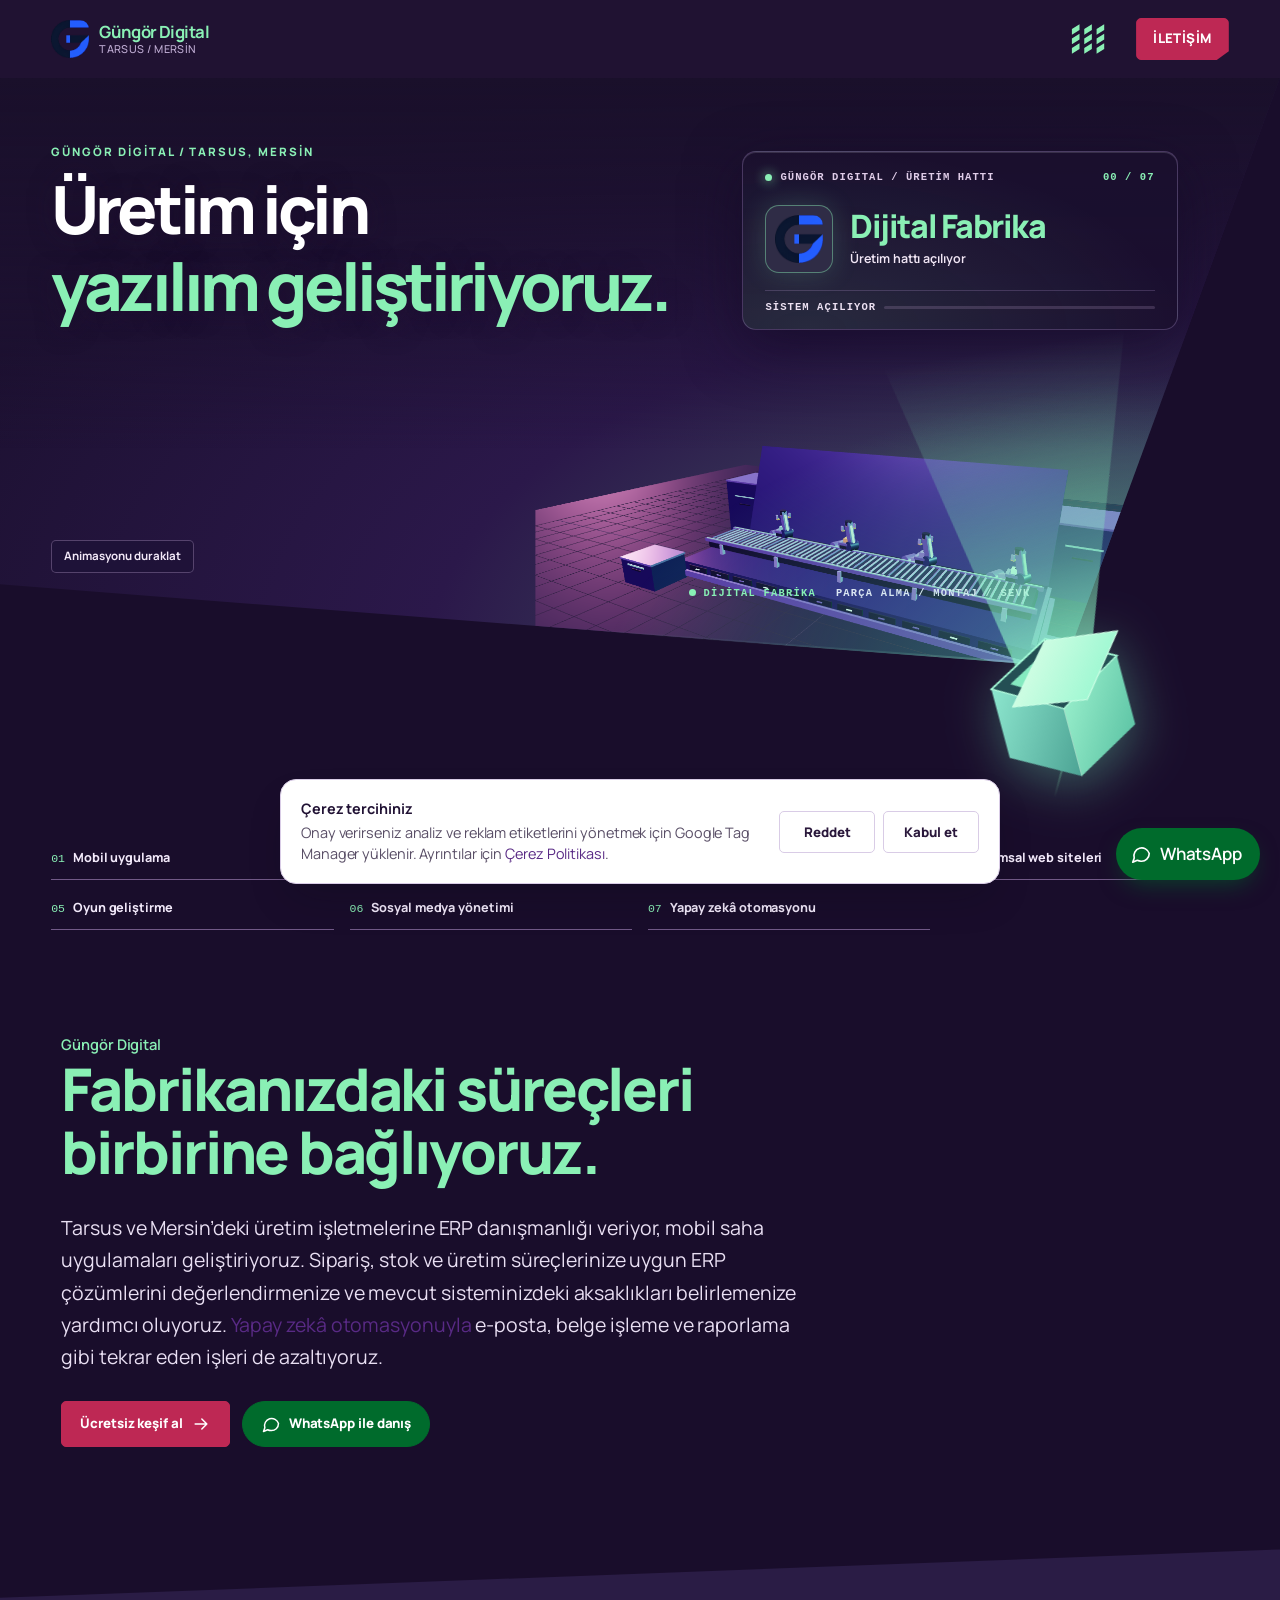
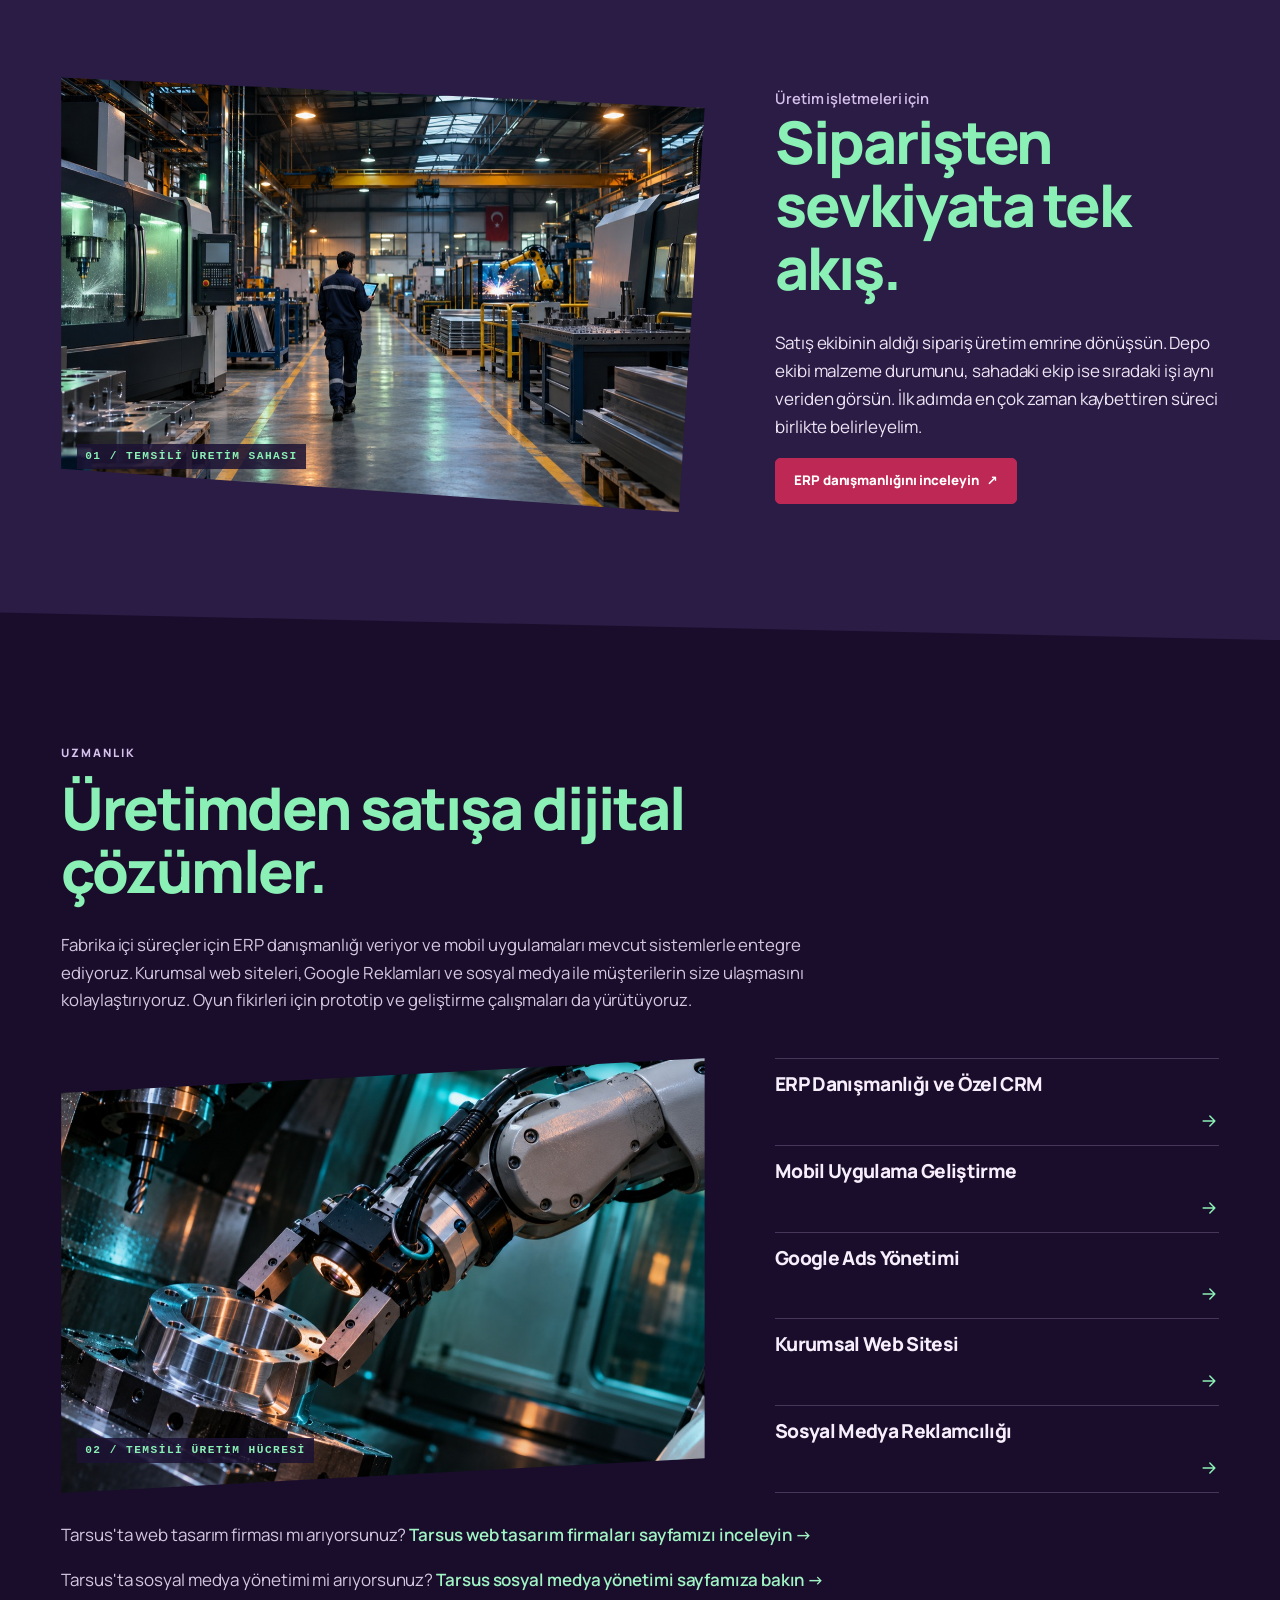
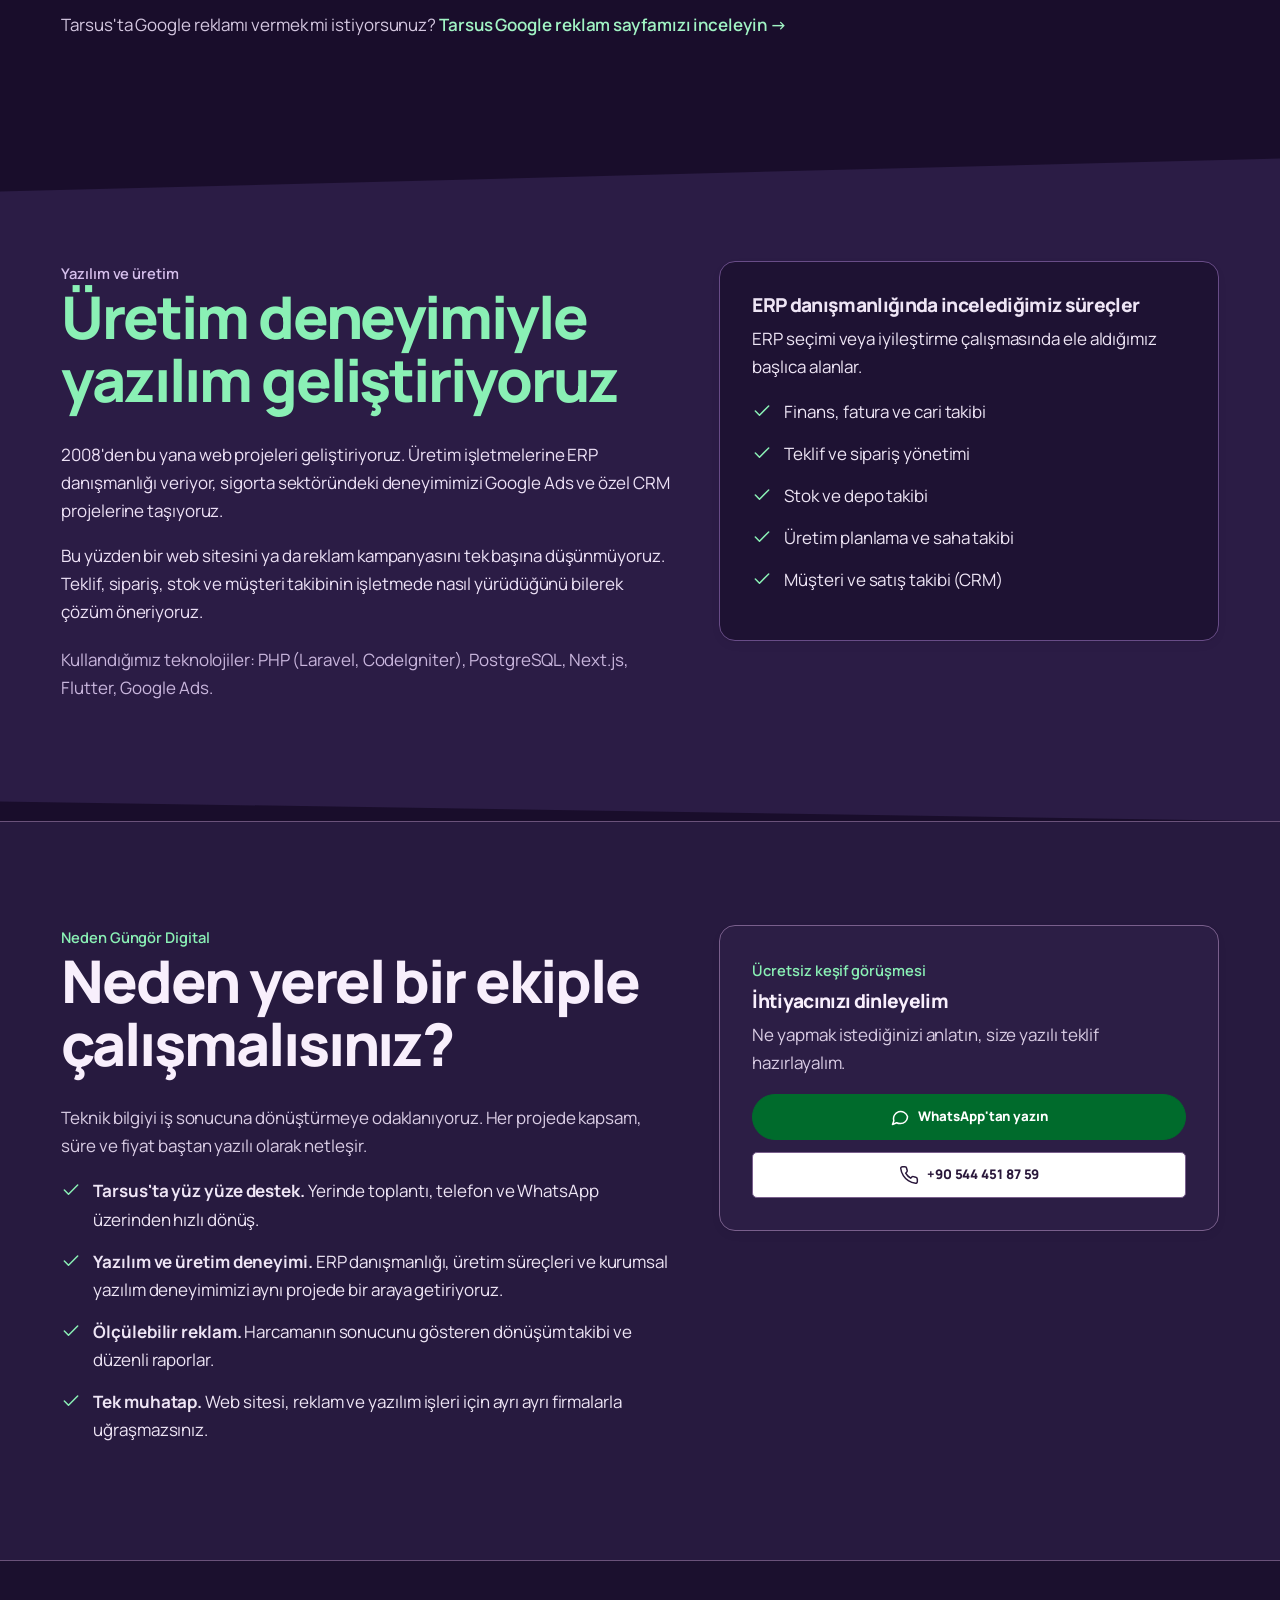
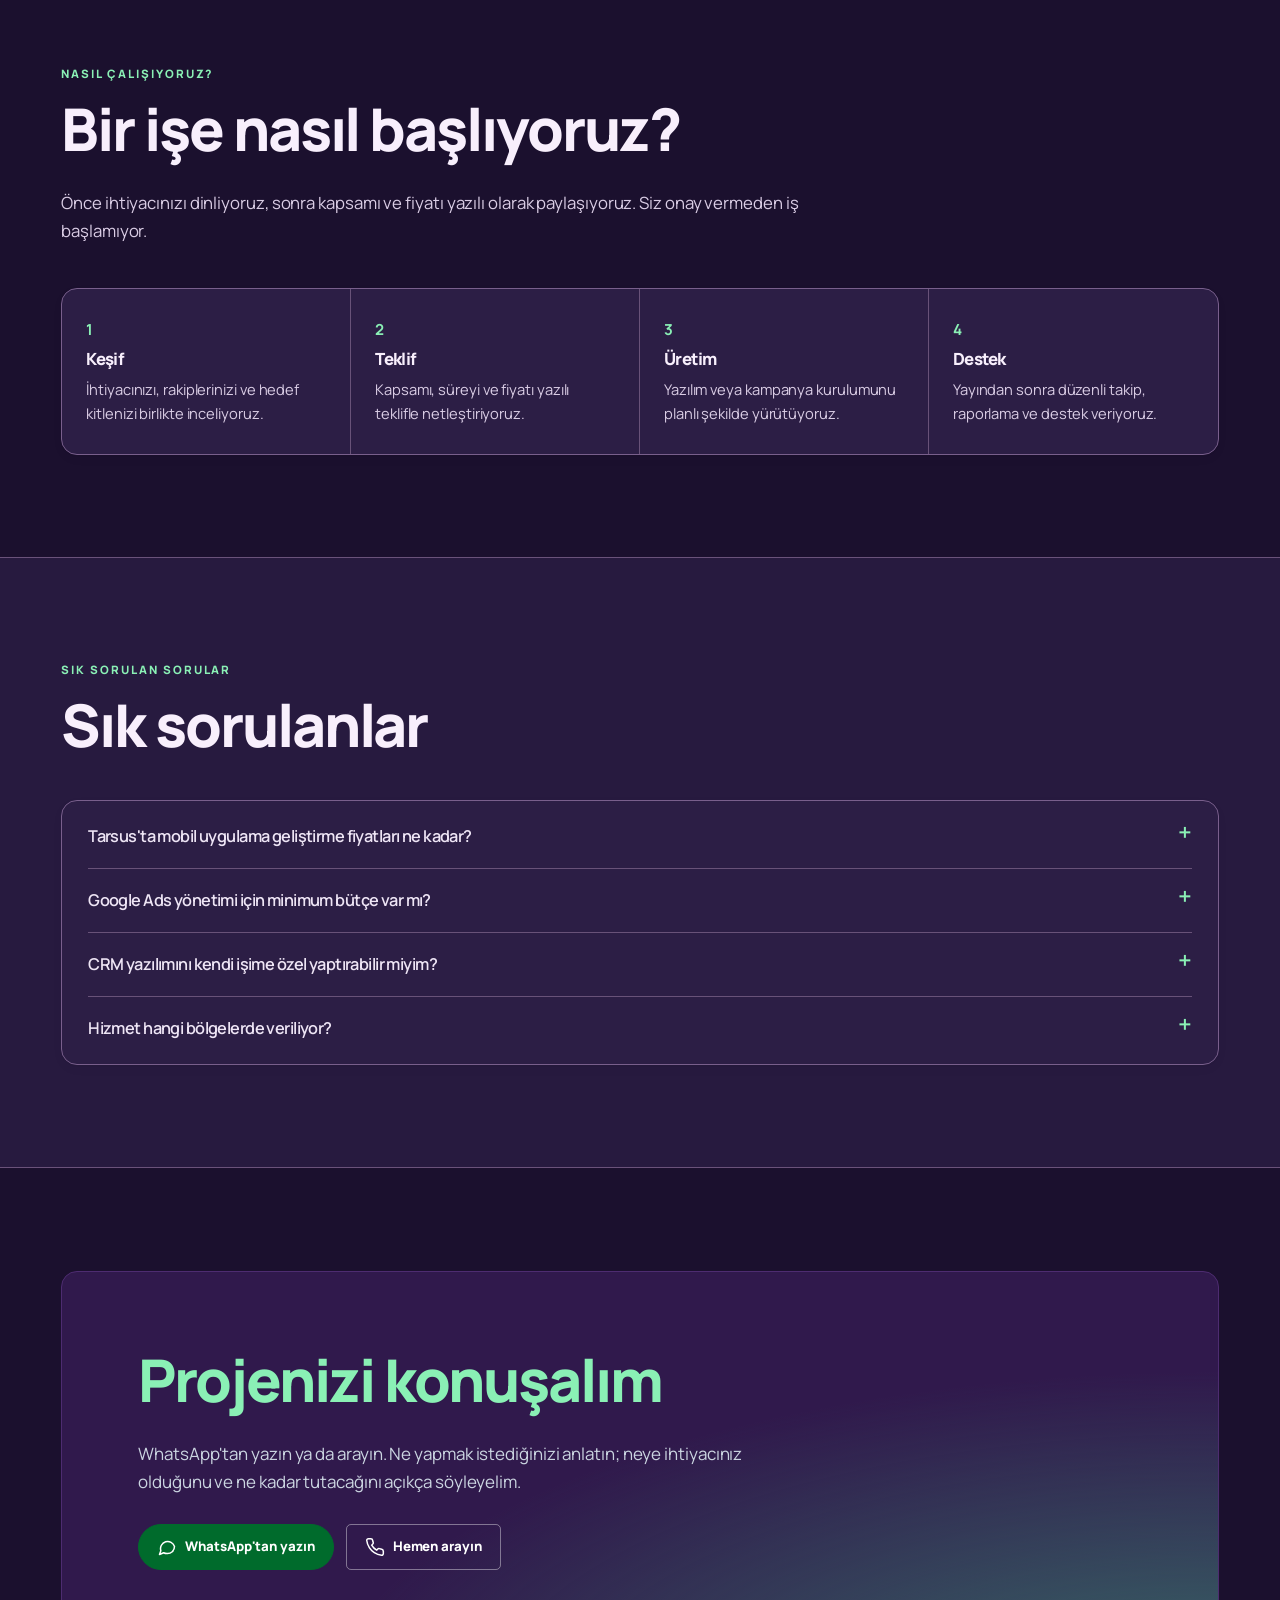
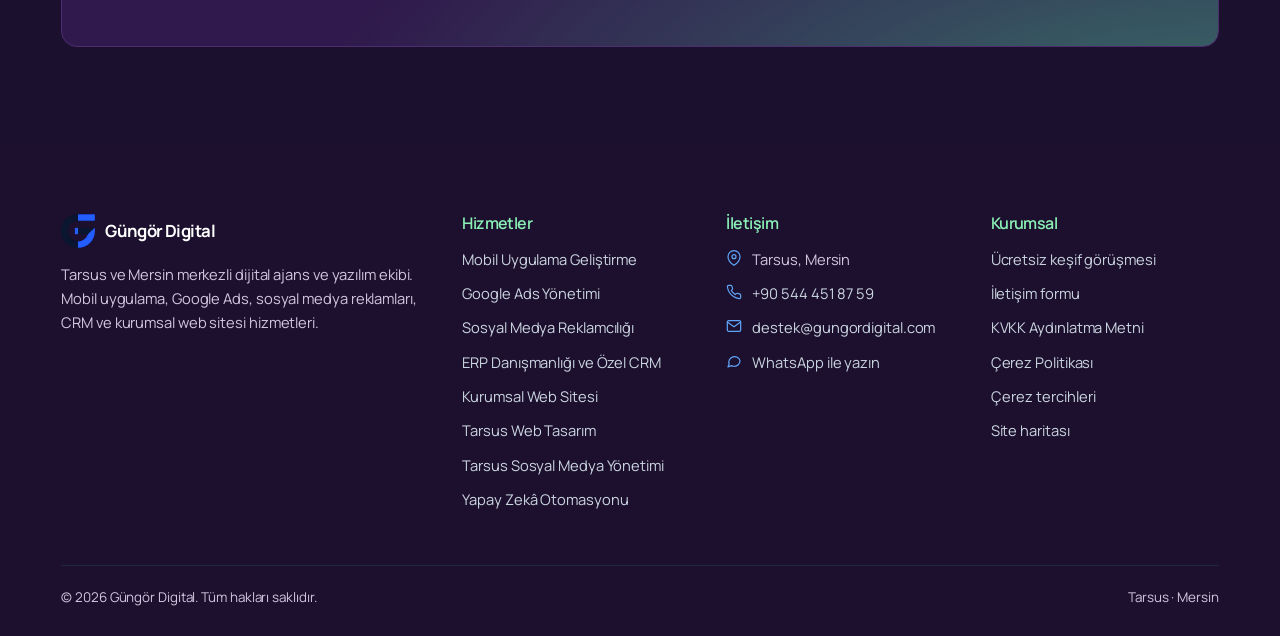
==== commit d4601928: "Google Tag Manager etiketini çerez onayıyla ekle" ====
--- a/index.html
+++ b/index.html
@@ -261,7 +261,7 @@
 <a class="mb-wa" href="https://wa.me/905444518759" rel="noopener"><svg class="ic" viewBox="0 0 24 24" fill="none" stroke="currentColor" stroke-width="1.8" stroke-linecap="round" stroke-linejoin="round" aria-hidden="true"><path d="M21 11.5a8.4 8.4 0 0 1-9 8.4 8.6 8.6 0 0 1-4-1L3 21l1.6-4.6A8.4 8.4 0 1 1 21 11.5z"/></svg>WhatsApp</a>
 <a class="mb-call" href="tel:+905444518759"><svg class="ic" viewBox="0 0 24 24" fill="none" stroke="currentColor" stroke-width="1.8" stroke-linecap="round" stroke-linejoin="round" aria-hidden="true"><path d="M22 16.9v3a2 2 0 0 1-2.2 2 19.8 19.8 0 0 1-8.6-3.1 19.5 19.5 0 0 1-6-6A19.8 19.8 0 0 1 2.1 4.2 2 2 0 0 1 4.1 2h3a2 2 0 0 1 2 1.7c.1.9.4 1.8.7 2.7a2 2 0 0 1-.5 2.1L8 9.8a16 16 0 0 0 6 6l1.3-1.3a2 2 0 0 1 2.1-.5c.9.3 1.8.6 2.7.7a2 2 0 0 1 1.7 2z"/></svg>Ara</a>
 </div>
-<script src="/assets/main.js?v=sabit-menu" defer></script>
+<script src="/assets/main.js?v=gtm-1" defer></script>
 <script type="module" src="/assets/fabrika.js?v=projeksiyon"></script>
 </body>
 </html>
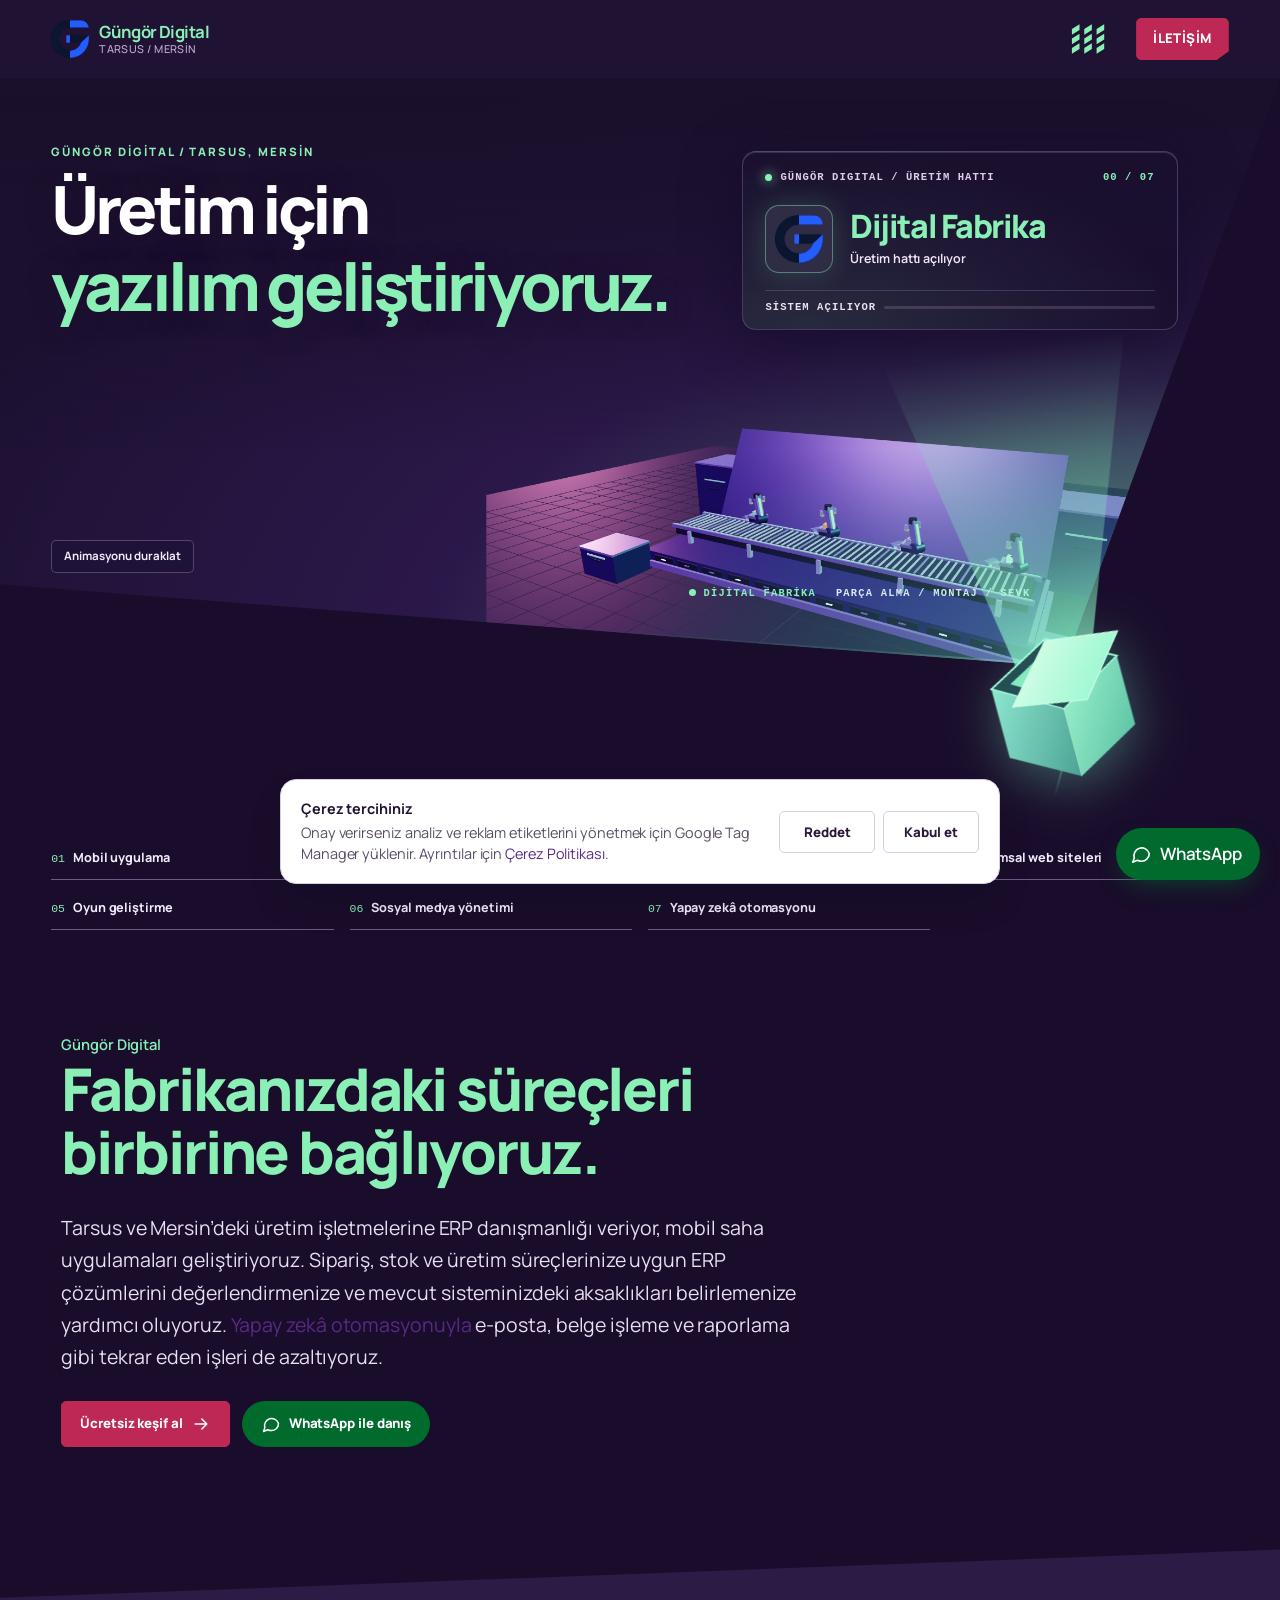
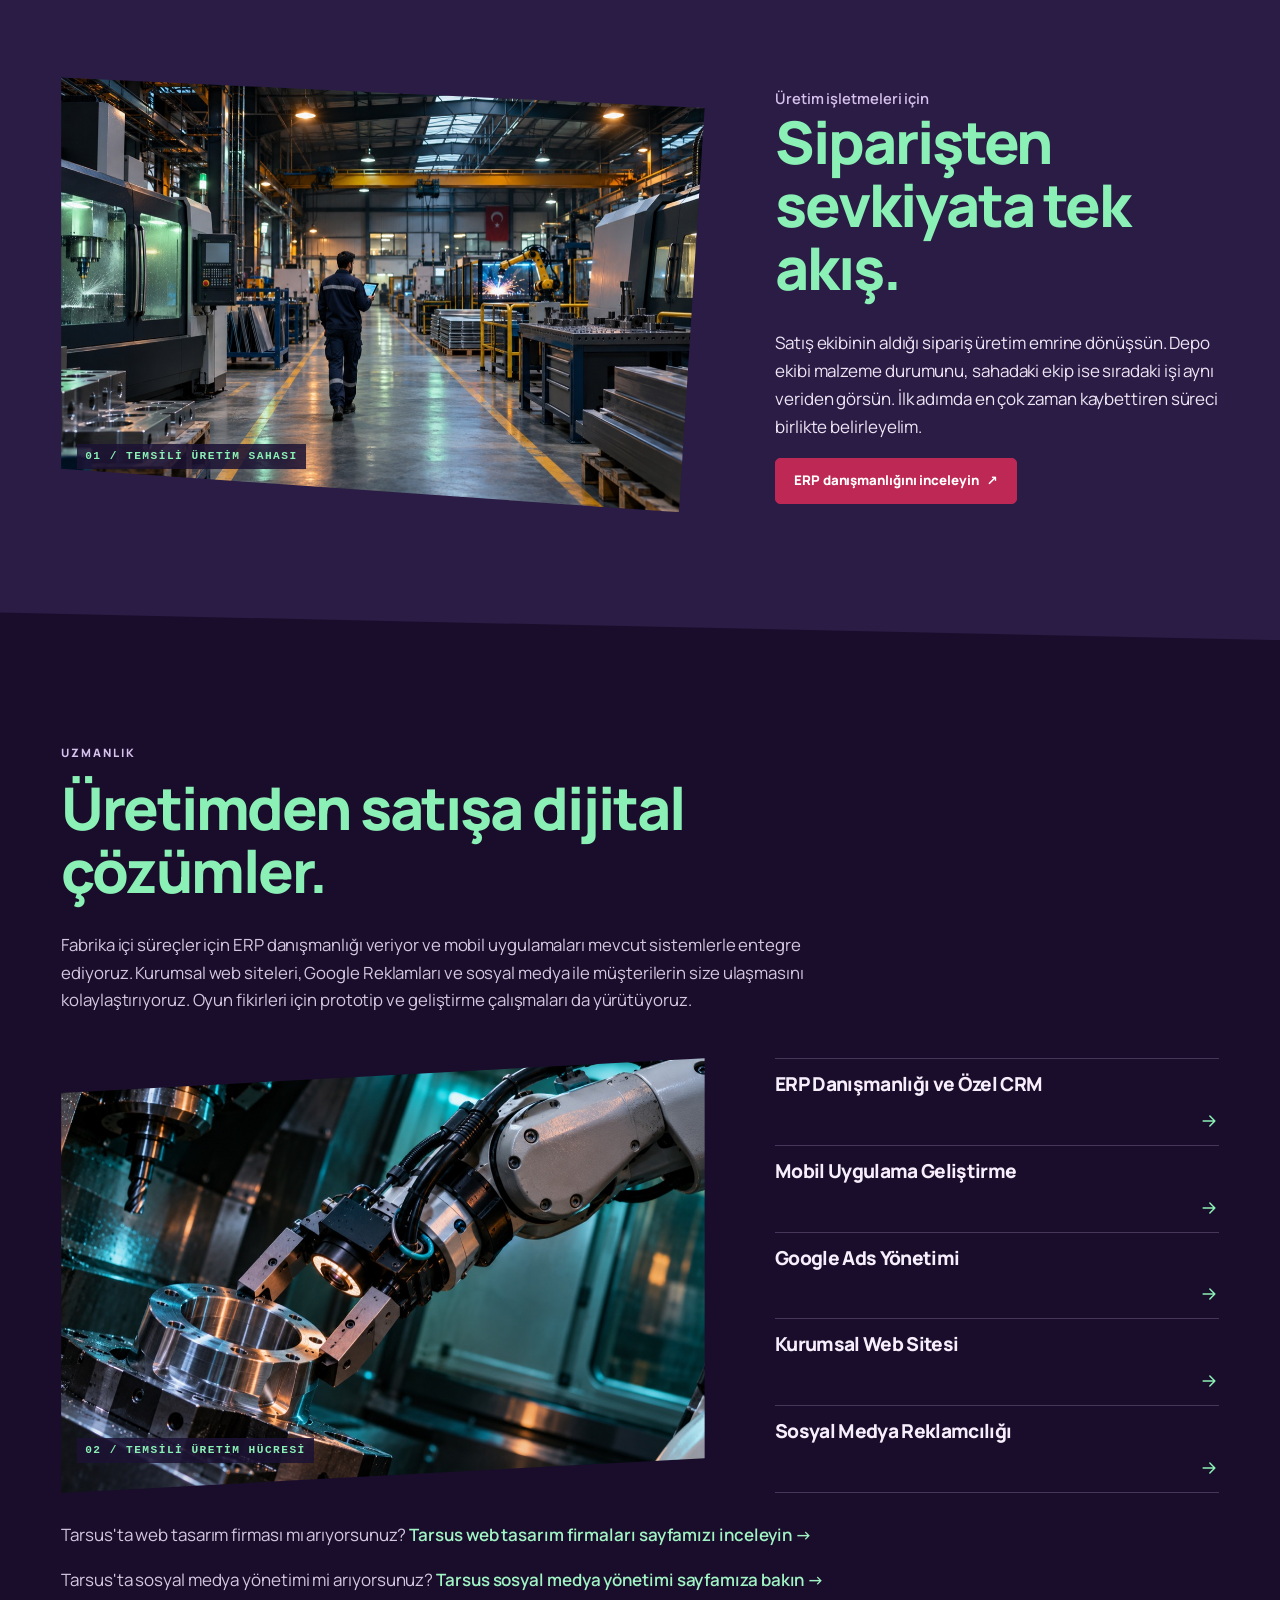
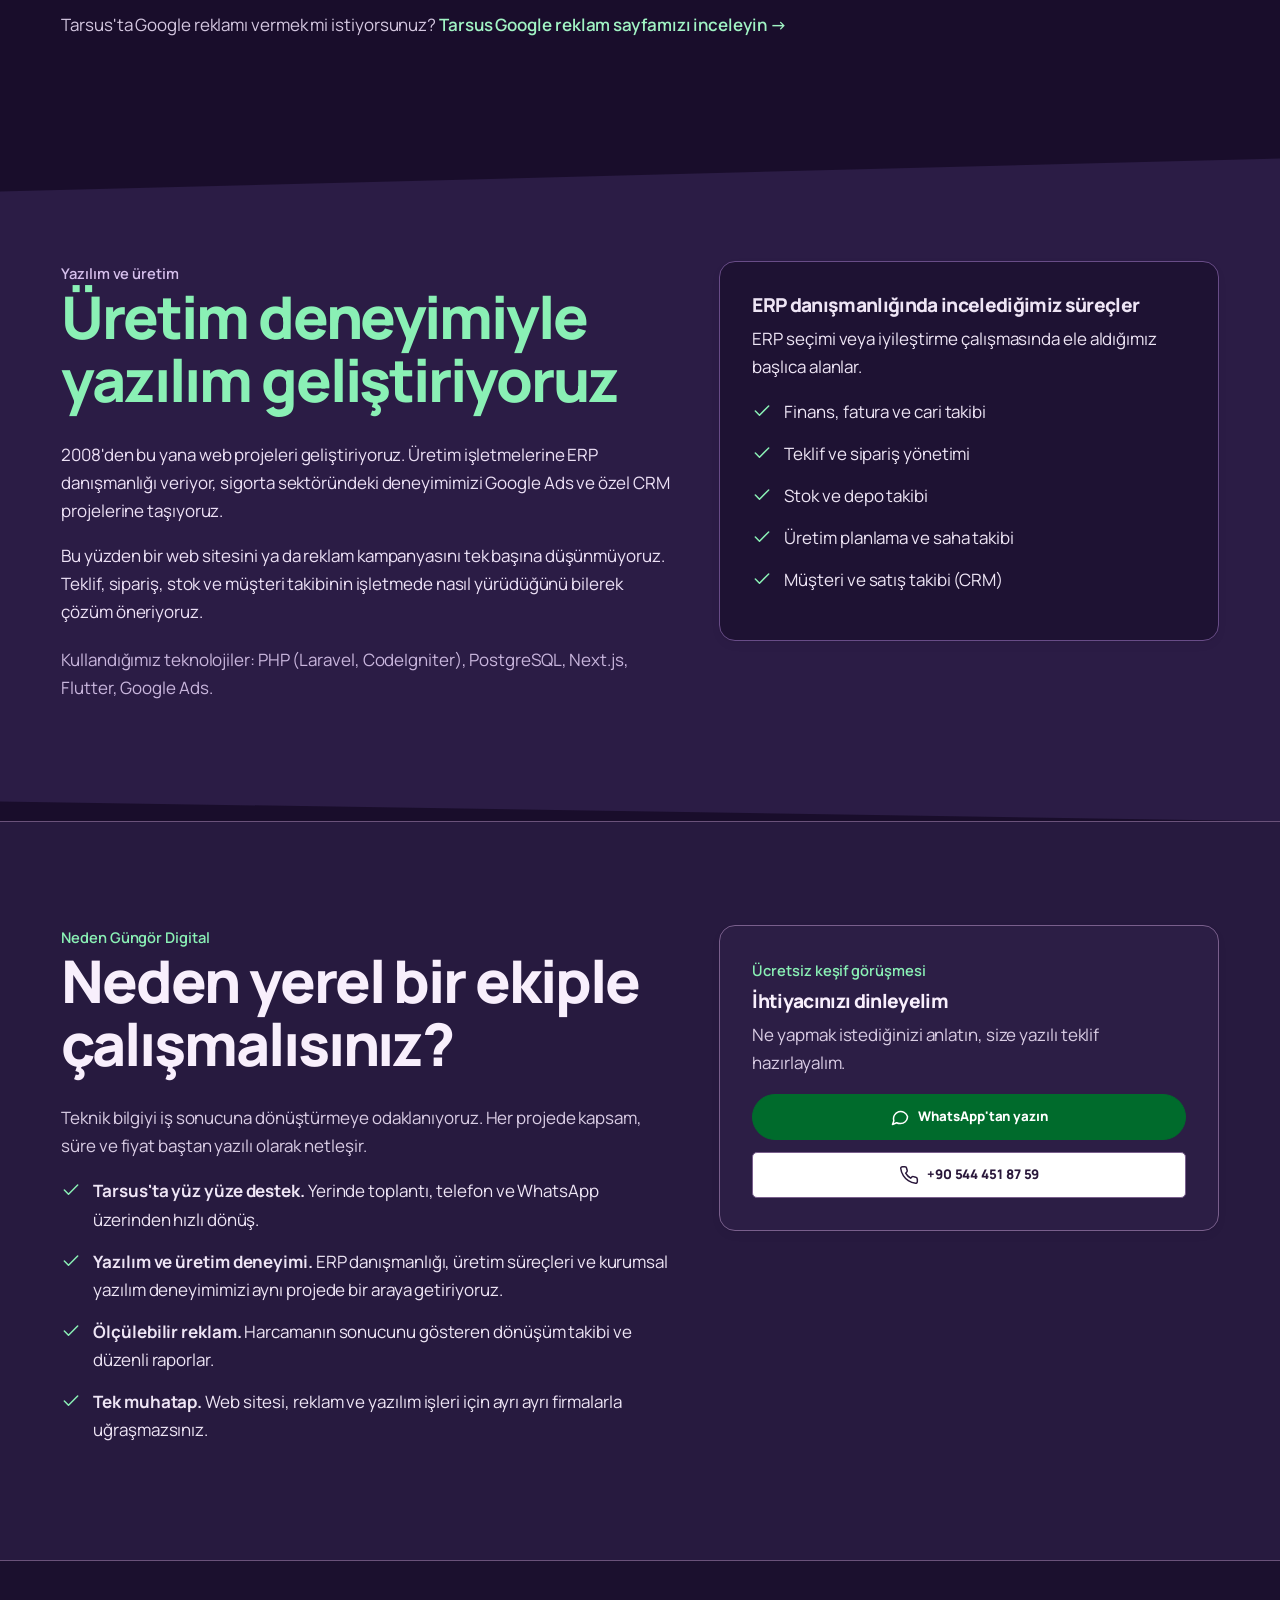
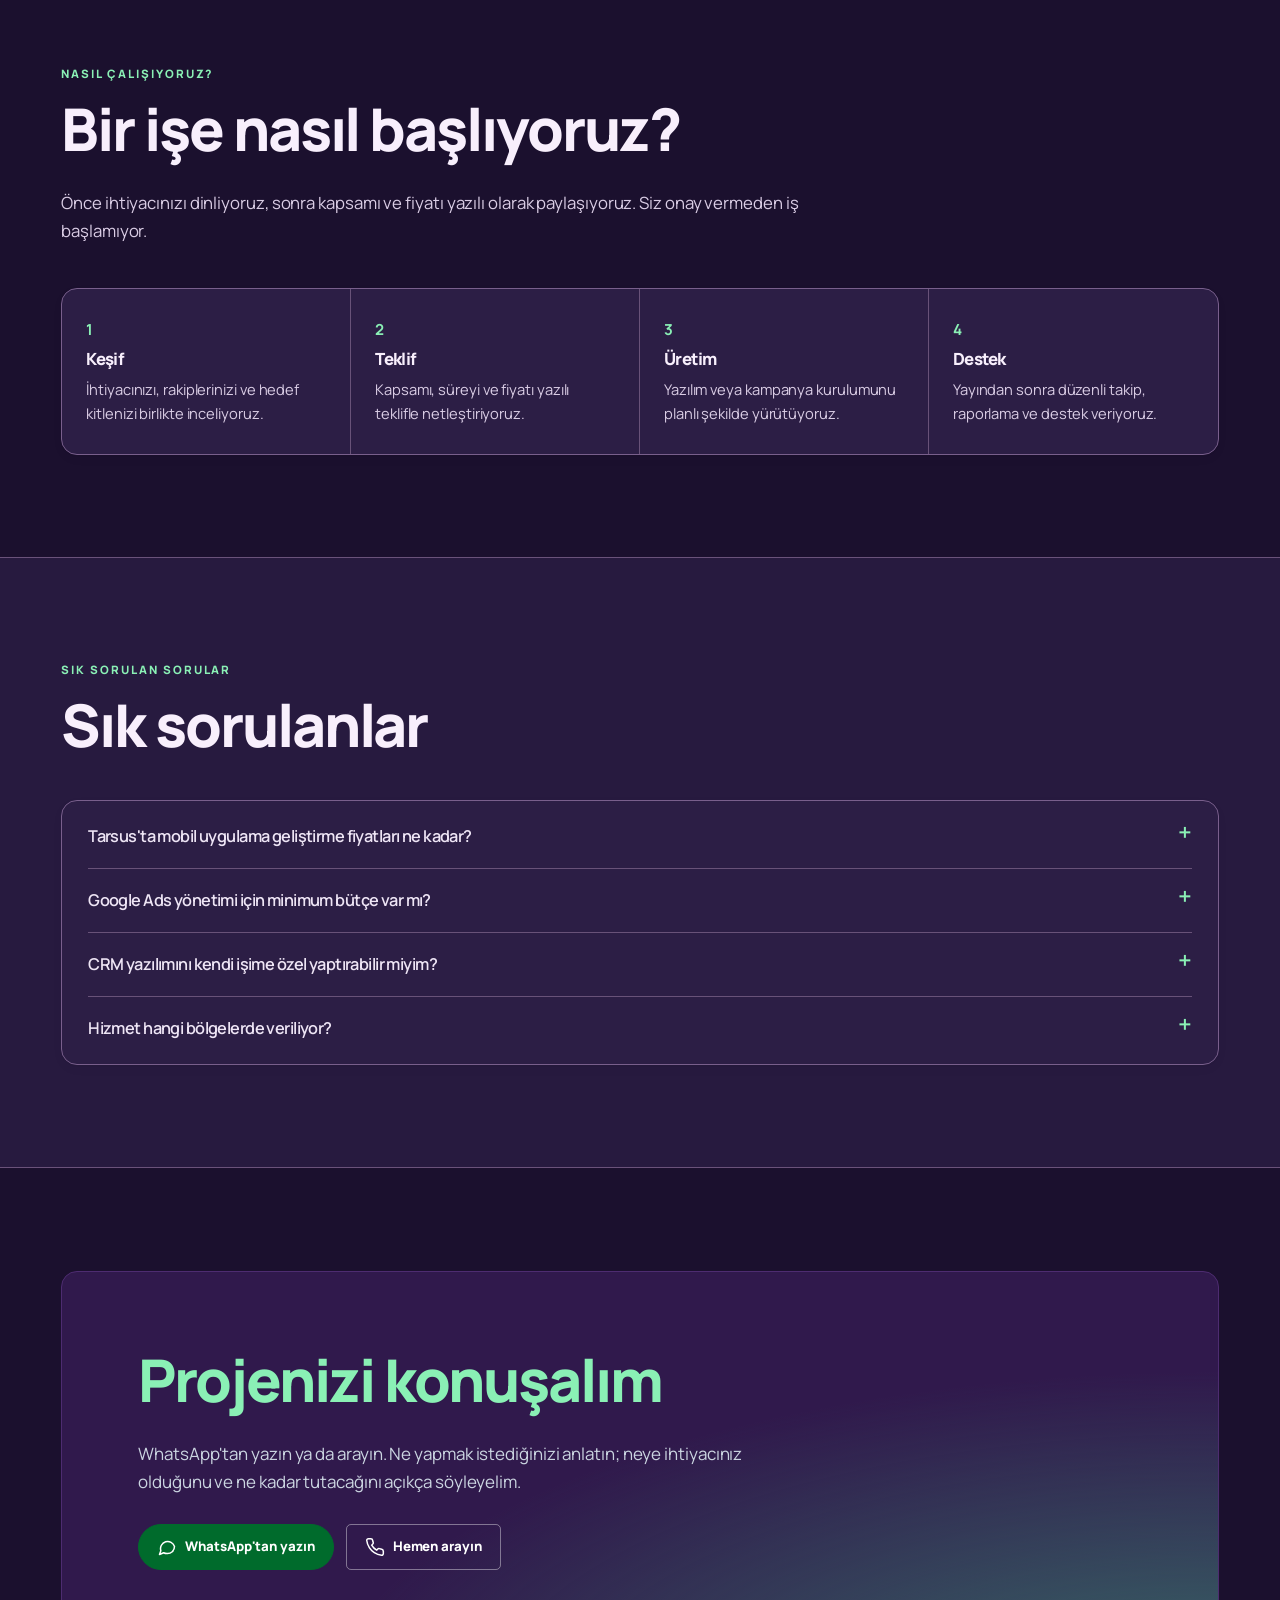
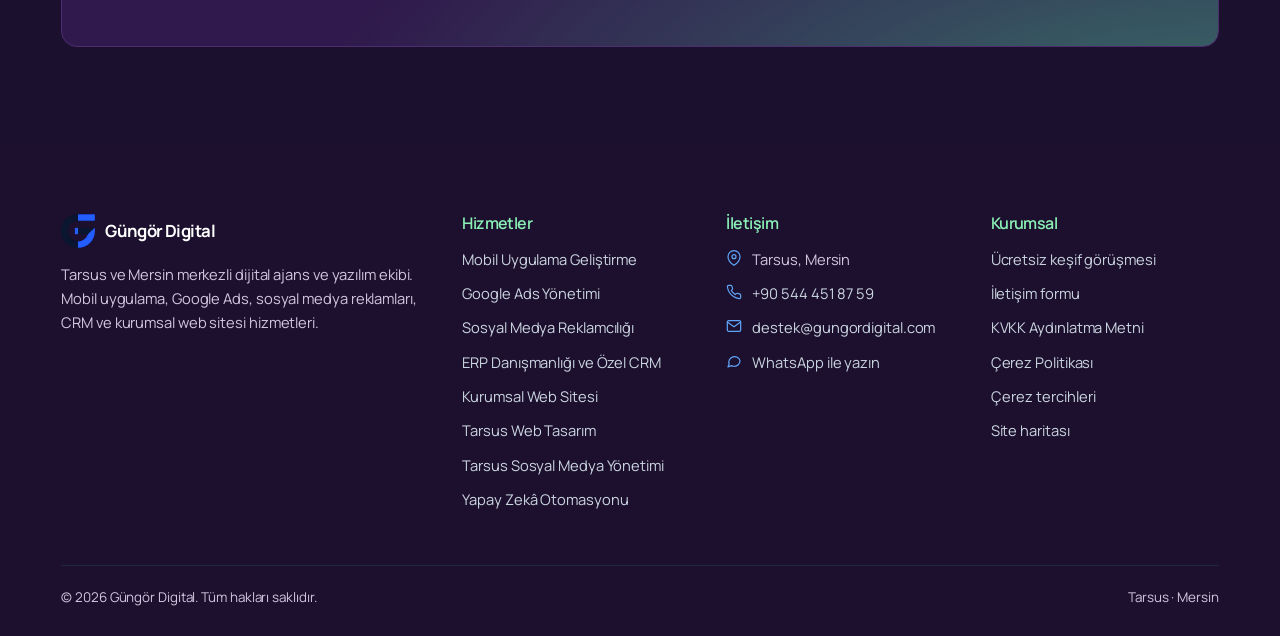
==== commit 0c9a2e3e: "GTM kodunu tüm sayfaların HTML kaynağına ekle" ====
--- a/index.html
+++ b/index.html
@@ -35,6 +35,14 @@
 <script type="application/ld+json">{"@context": "https://schema.org", "@type": "WebSite", "name": "Güngör Digital", "url": "https://tarsus.gungordigital.com/", "inLanguage": "tr-TR", "@id": "https://tarsus.gungordigital.com/#website"}</script>
 <script type="application/ld+json">{"@context": "https://schema.org", "@type": "FAQPage", "mainEntity": [{"@type": "Question", "name": "Tarsus'ta mobil uygulama geliştirme fiyatları ne kadar?", "acceptedAnswer": {"@type": "Answer", "text": "Fiyat; platforma (iOS, Android veya ikisi), özelliklere ve entegrasyonlara göre değişir. Ücretsiz keşif görüşmesinde kapsamı netleştirip yazılı teklif sunuyoruz."}}, {"@type": "Question", "name": "Google Ads yönetimi için minimum bütçe var mı?", "acceptedAnswer": {"@type": "Answer", "text": "Sabit bir minimum bütçe zorunluluğumuz yok. Sektörünüze ve hedeflerinize göre uygun bütçe planı oluşturuyoruz. Reklam harcaması doğrudan Google'a ödenir."}}, {"@type": "Question", "name": "CRM yazılımını kendi işime özel yaptırabilir miyim?", "acceptedAnswer": {"@type": "Answer", "text": "Evet. Satış, müşteri takibi, teklif ve fatura süreçlerinize göre özel CRM geliştiriyoruz; mevcut sisteminizle entegrasyon da yapılabilir."}}, {"@type": "Question", "name": "Hizmet hangi bölgelerde veriliyor?", "acceptedAnswer": {"@type": "Answer", "text": "Merkezimiz Tarsus'tadır. Tarsus ve Mersin'de yüz yüze, diğer bölgelerde ise uzaktan çalışıyoruz."}}]}</script>
 <script type="application/ld+json">{"@context": "https://schema.org", "@type": "WebPage", "@id": "https://tarsus.gungordigital.com/#webpage", "url": "https://tarsus.gungordigital.com/", "name": "Tarsus ve Mersin Yazılım, ERP Danışmanlığı ve Otomasyon | Güngör Digital", "description": "Tarsus ve Mersin’de ERP danışmanlığı, yapay zekâ otomasyonu ve mobil saha yazılımı. Üretim işletmeleri için süreç analizi ve entegrasyon planlama.", "inLanguage": "tr-TR", "isPartOf": {"@id": "https://tarsus.gungordigital.com/#website"}, "about": {"@id": "https://tarsus.gungordigital.com/#business"}}</script>
+<template id="gd-gtm-source">
+<script async src="https://www.googletagmanager.com/gtm.js?id=GTM-NLWD7CCN"></script>
+</template>
+<script>
+  window.dataLayer = window.dataLayer || [];
+  function gtag(){dataLayer.push(arguments);}
+  gtag('js', new Date());
+</script>
 </head>
 <body class="home">
 <a class="skip" href="#main">İçeriğe geç</a>
@@ -261,7 +269,7 @@
 <a class="mb-wa" href="https://wa.me/905444518759" rel="noopener"><svg class="ic" viewBox="0 0 24 24" fill="none" stroke="currentColor" stroke-width="1.8" stroke-linecap="round" stroke-linejoin="round" aria-hidden="true"><path d="M21 11.5a8.4 8.4 0 0 1-9 8.4 8.6 8.6 0 0 1-4-1L3 21l1.6-4.6A8.4 8.4 0 1 1 21 11.5z"/></svg>WhatsApp</a>
 <a class="mb-call" href="tel:+905444518759"><svg class="ic" viewBox="0 0 24 24" fill="none" stroke="currentColor" stroke-width="1.8" stroke-linecap="round" stroke-linejoin="round" aria-hidden="true"><path d="M22 16.9v3a2 2 0 0 1-2.2 2 19.8 19.8 0 0 1-8.6-3.1 19.5 19.5 0 0 1-6-6A19.8 19.8 0 0 1 2.1 4.2 2 2 0 0 1 4.1 2h3a2 2 0 0 1 2 1.7c.1.9.4 1.8.7 2.7a2 2 0 0 1-.5 2.1L8 9.8a16 16 0 0 0 6 6l1.3-1.3a2 2 0 0 1 2.1-.5c.9.3 1.8.6 2.7.7a2 2 0 0 1 1.7 2z"/></svg>Ara</a>
 </div>
-<script src="/assets/main.js?v=gtm-1" defer></script>
+<script src="/assets/main.js?v=gtm-2" defer></script>
 <script type="module" src="/assets/fabrika.js?v=projeksiyon"></script>
 </body>
 </html>
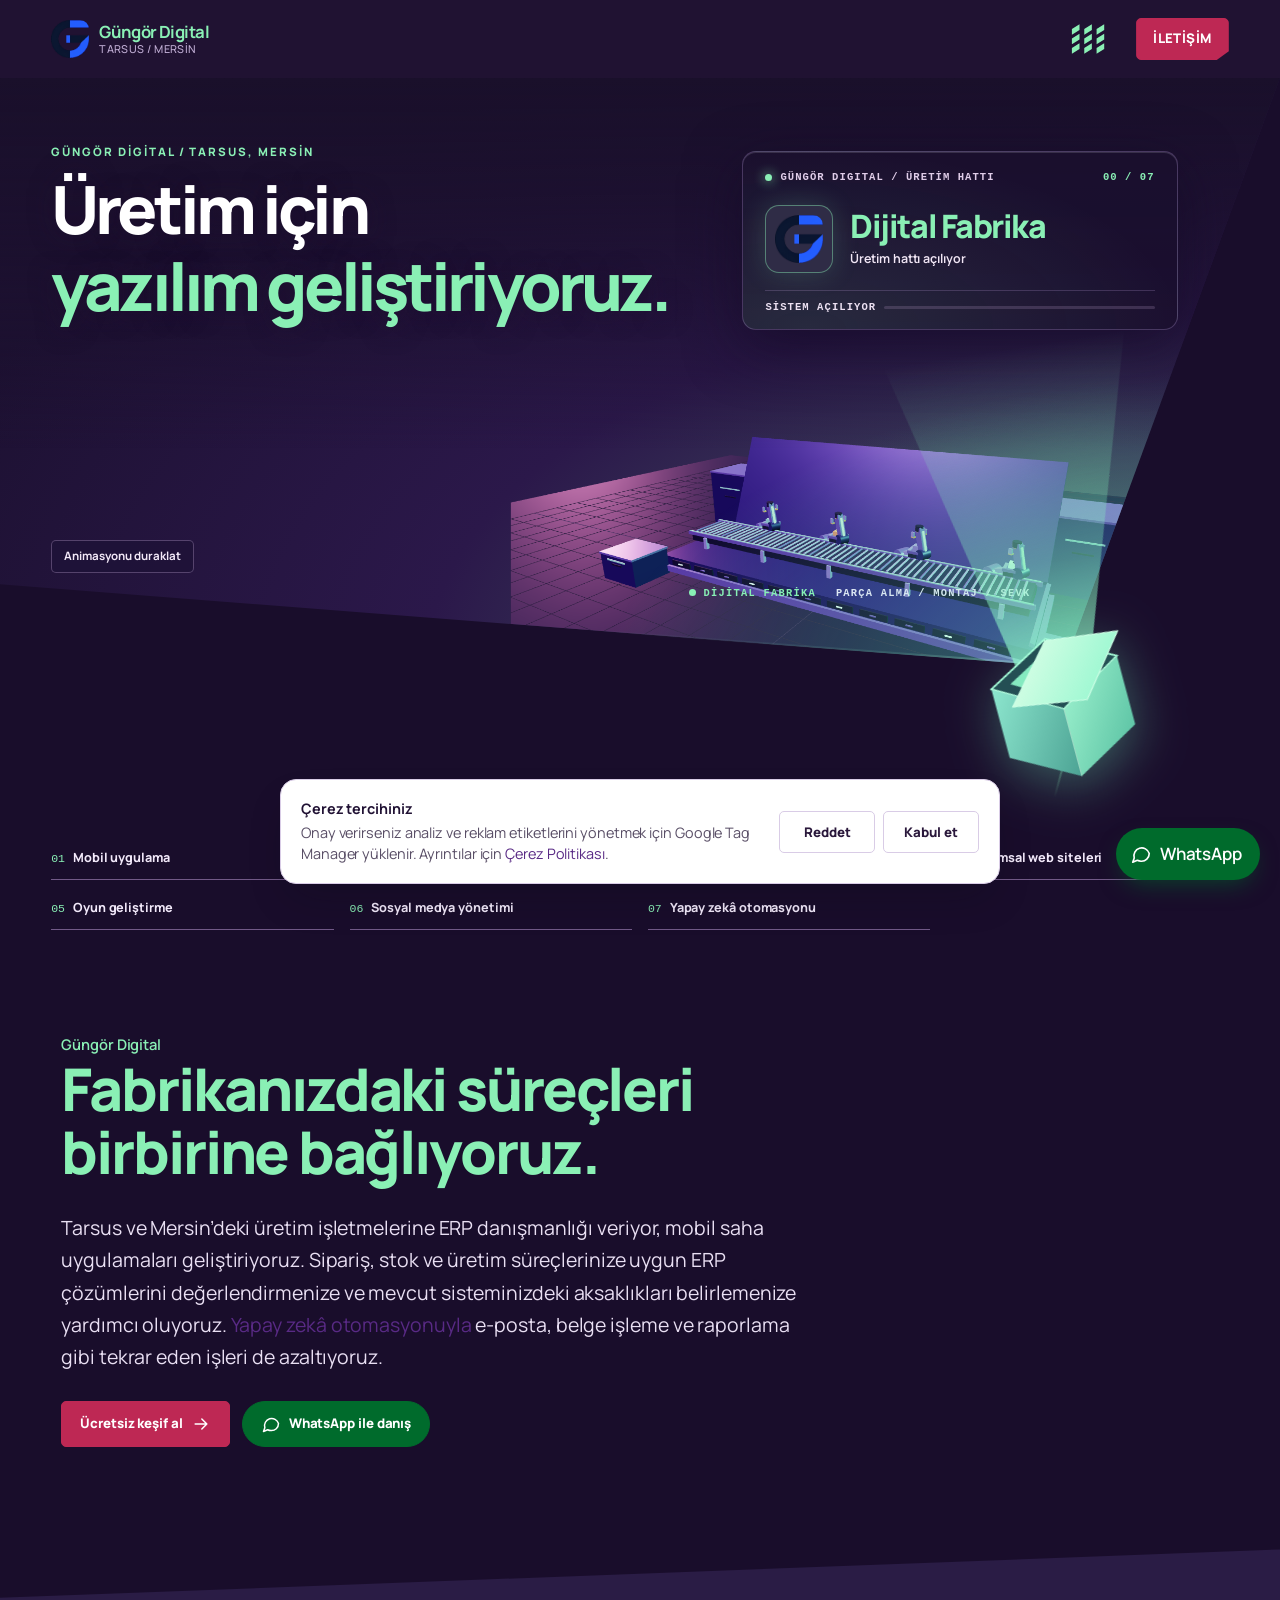
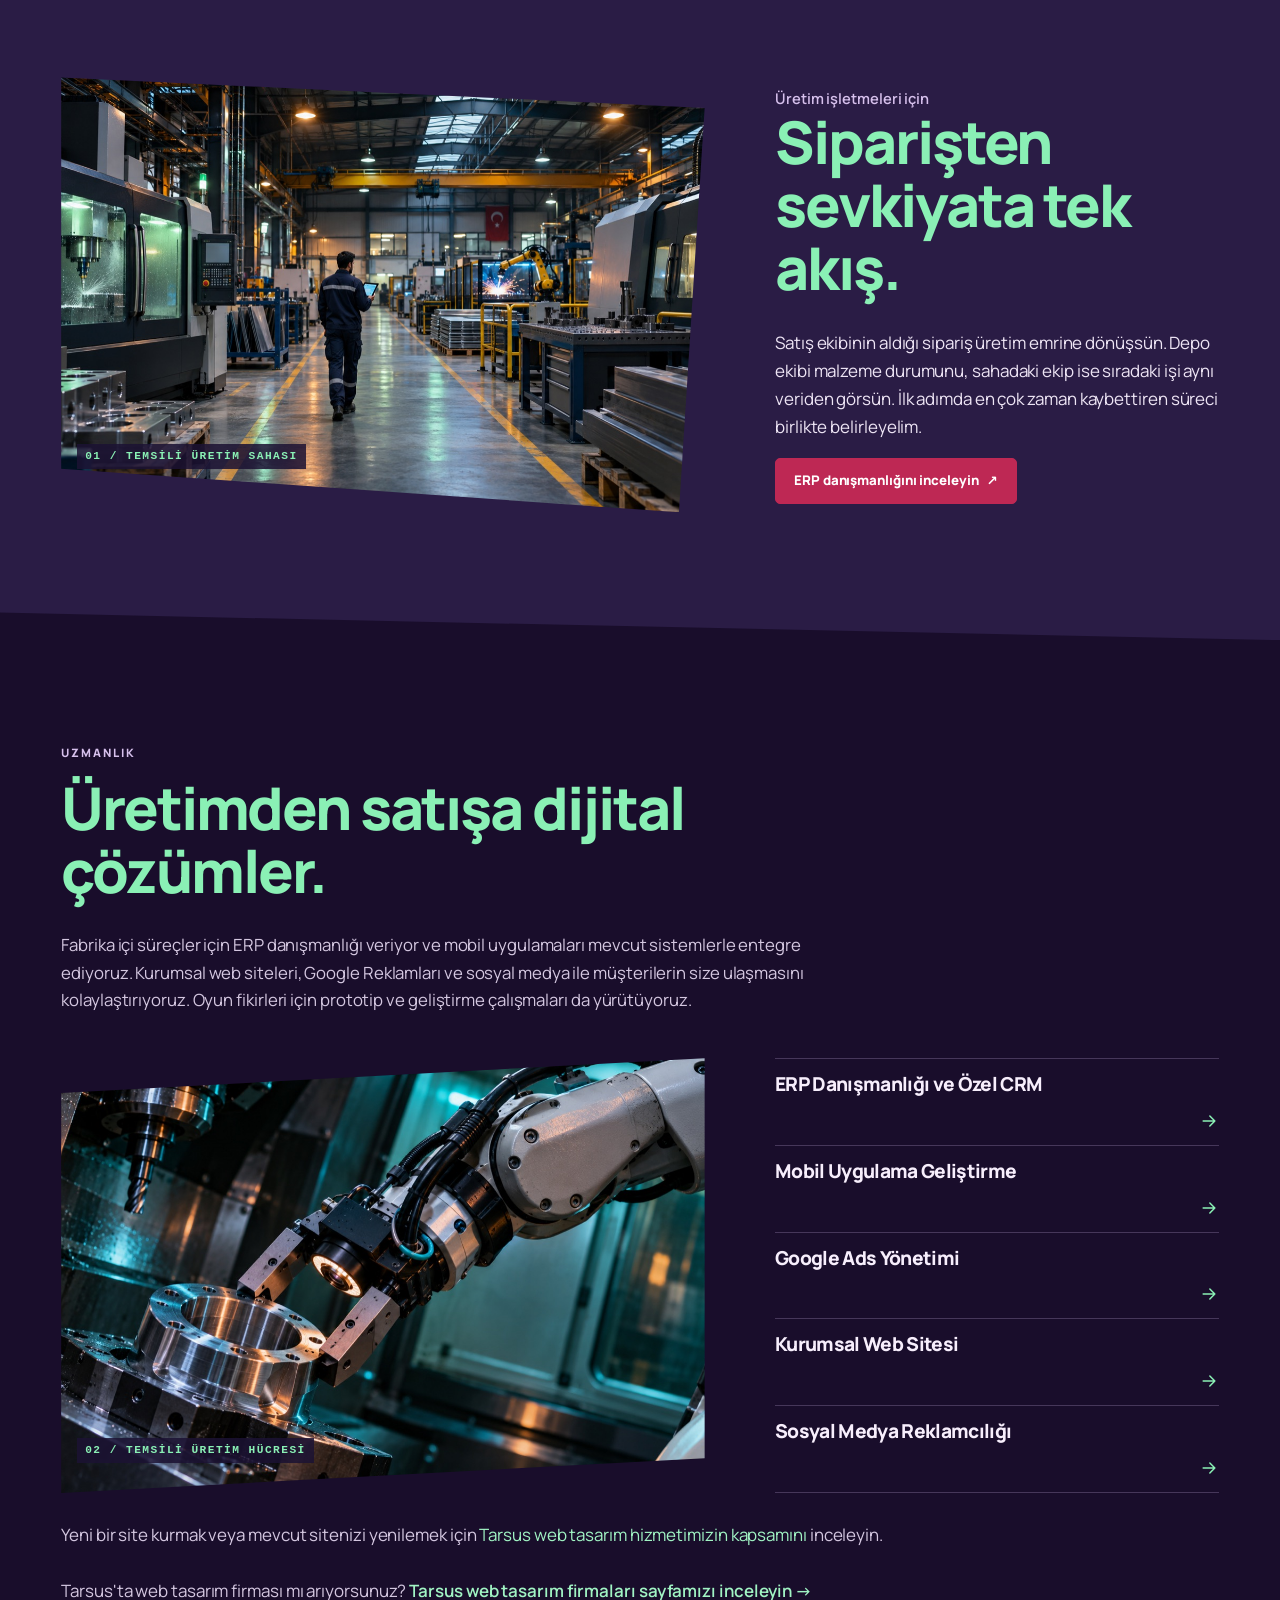
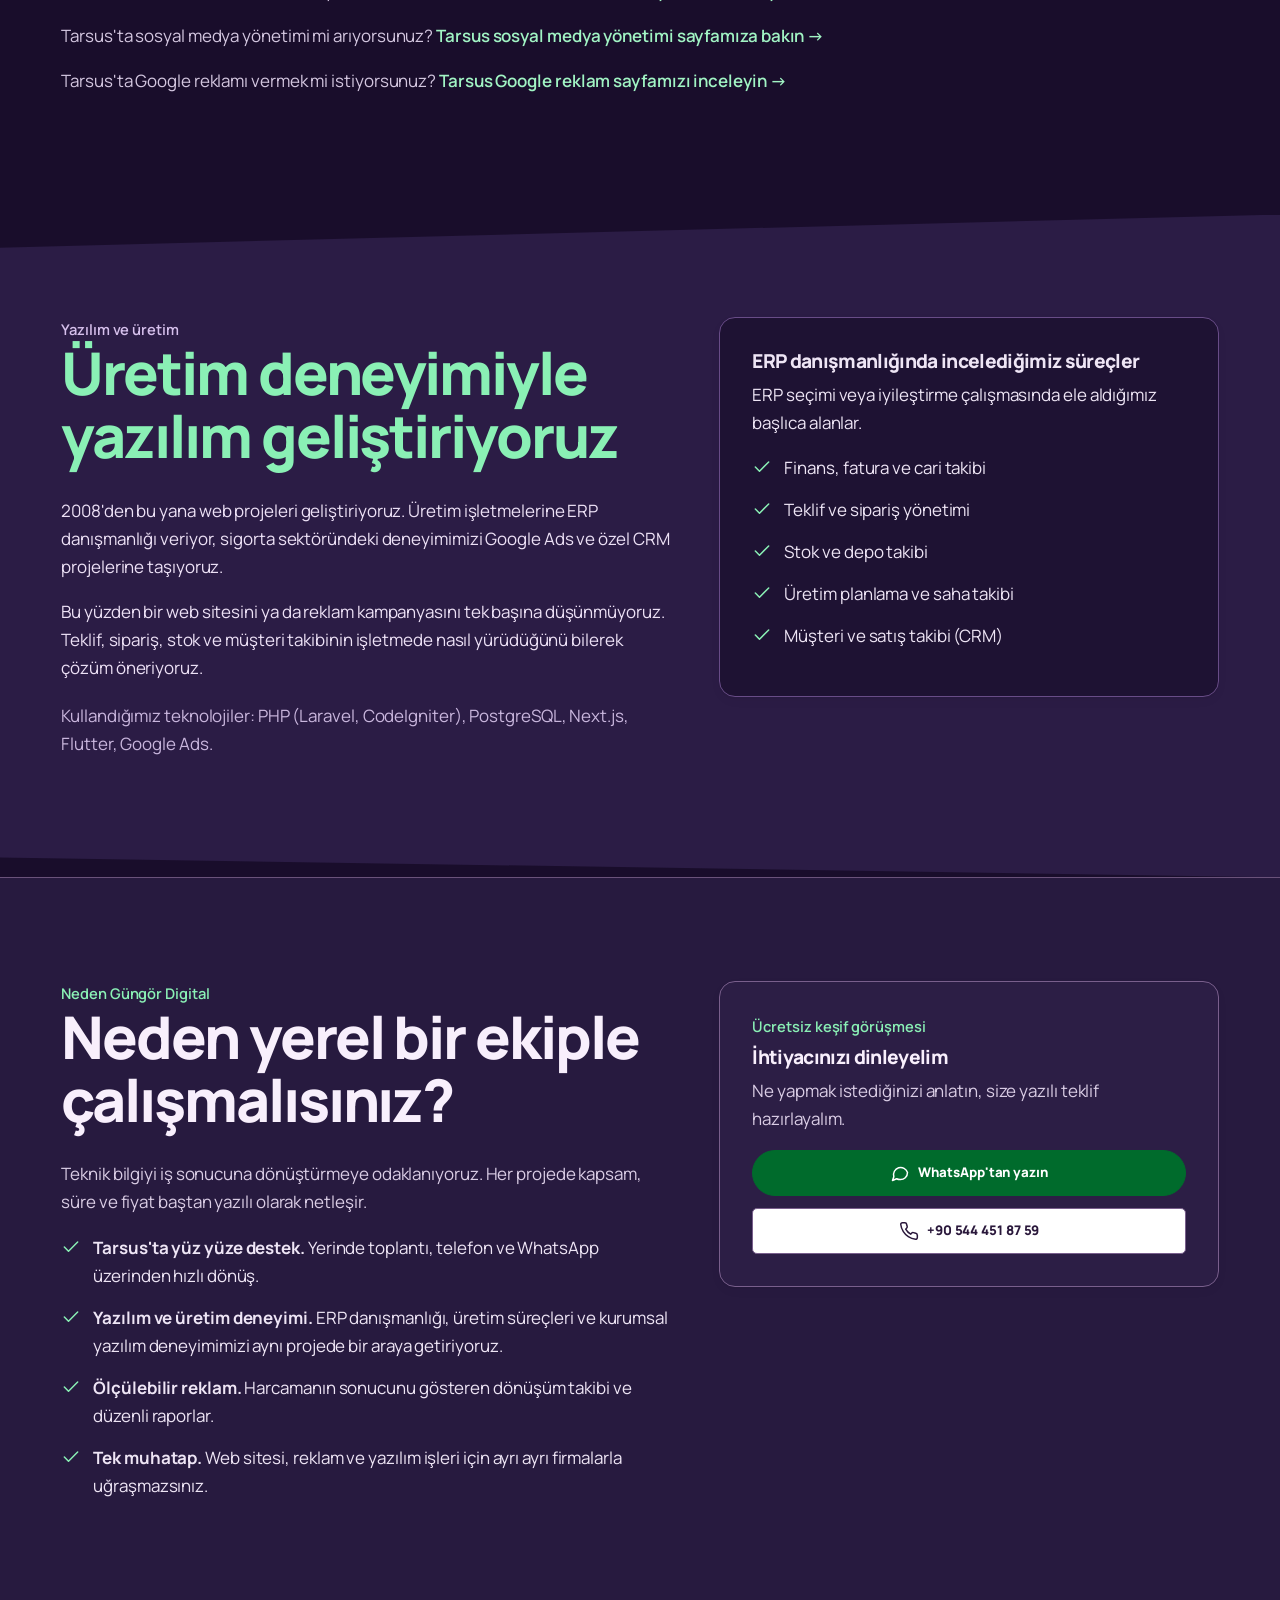
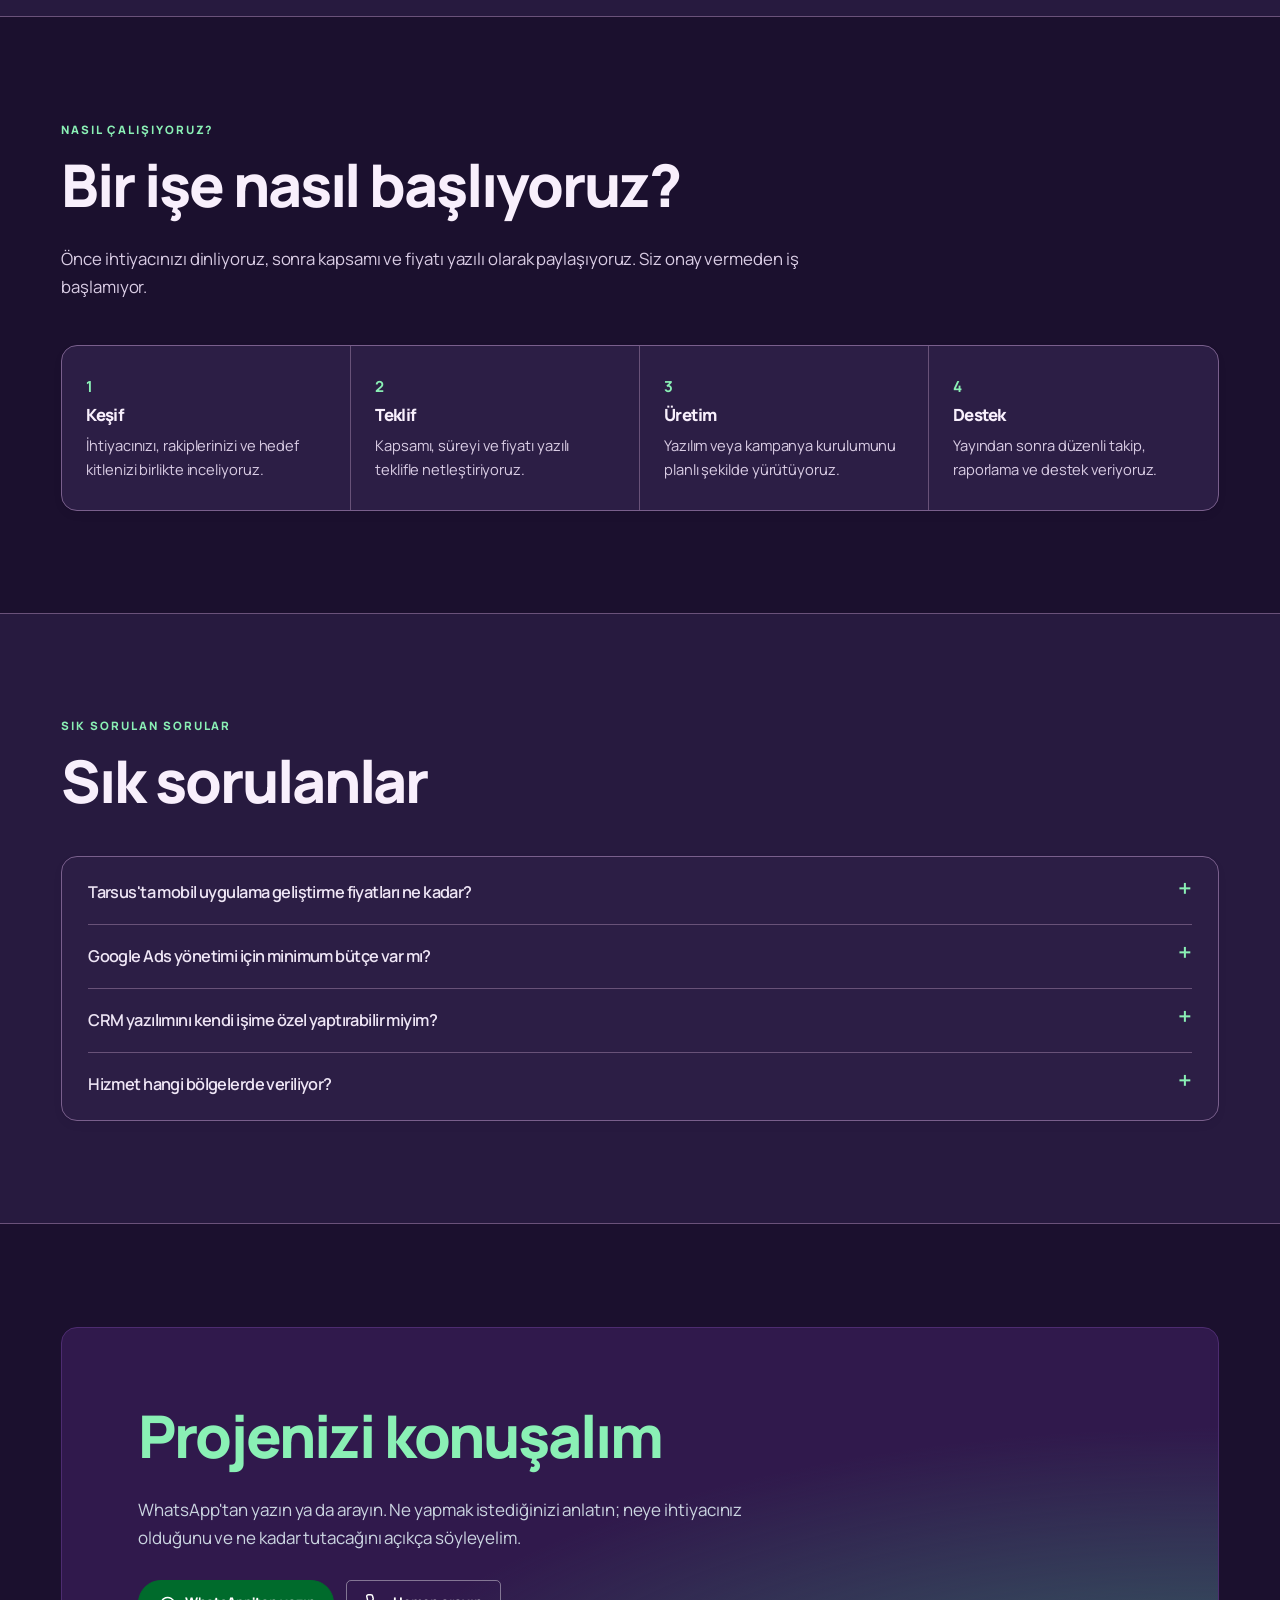
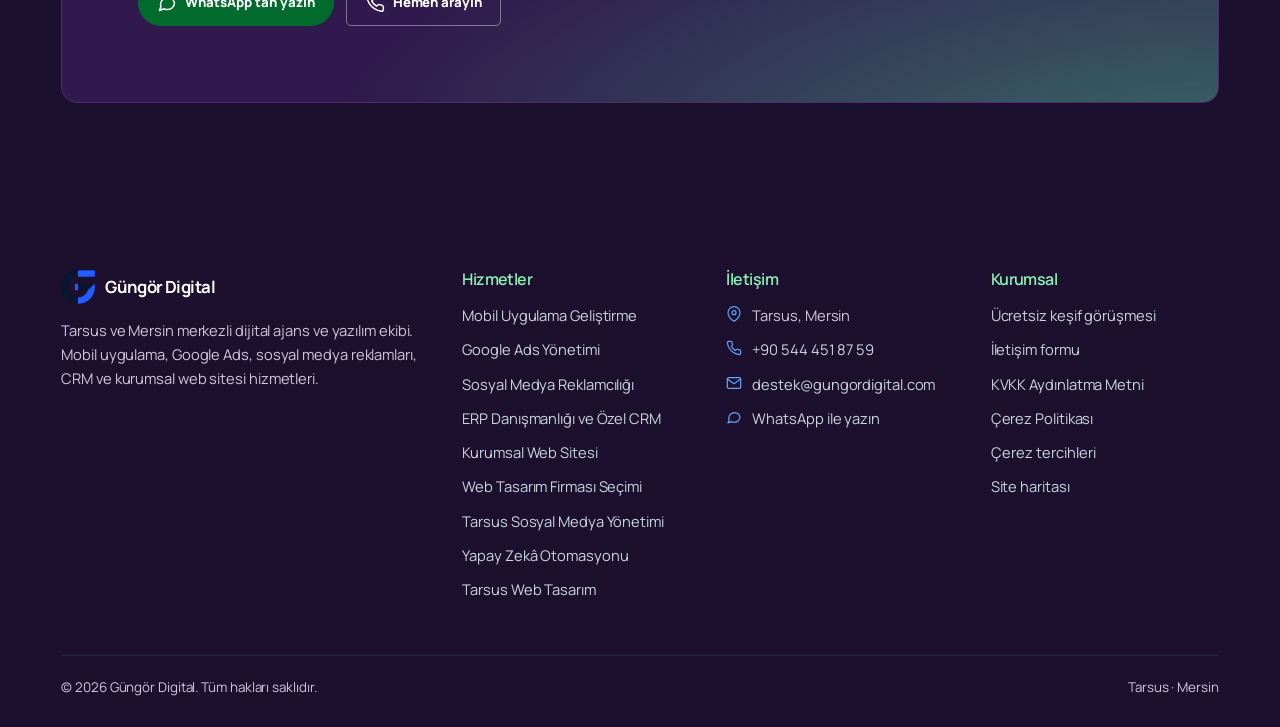
==== commit 3b9d5e5b: "Tarsus web tasarım sayfasını ve yerel SEO bağlantılarını ekle" ====
--- a/index.html
+++ b/index.html
@@ -51,7 +51,7 @@
 <a class="logo" href="/" aria-label="Güngör Digital - Ana sayfa"><img src="/assets/logo.png" alt="Güngör Digital logosu" width="38" height="38"><span class="logo-t"><b>Güngör Digital</b><small>TARSUS / MERSİN</small></span></a>
 <nav class="menu-overlay" id="menu" aria-label="Ana menü" hidden>
 <div class="menu-inner wrap">
-<ul class="menu-links"><li><a href="/" aria-current="page">Ana Sayfa</a></li><li><a href="/#hizmetler">Uzmanlık</a><ul class="menu-services"><li><a href="/crm-ve-kurumsal-yazilim.html">ERP Danışmanlığı ve CRM</a></li><li><a href="/yapay-zeka-otomasyonu.html">Yapay Zekâ Otomasyonu</a></li><li><a href="/mobil-uygulama-gelistirme.html">Mobil Uygulama</a></li><li><a href="/google-ads-yonetimi.html">Google Reklamları</a></li><li><a href="/kurumsal-web-sitesi.html">Kurumsal Web</a></li><li><a href="/tarsus-web-tasarim-firmalari.html">Tarsus Web Tasarım</a></li><li><a href="/sosyal-medya-reklamciligi.html">Sosyal Medya Reklamları</a></li><li><a href="/tarsus-sosyal-medya-yonetimi.html">Sosyal Medya Yönetimi</a></li><li><a href="/iletisim.html#oyun-gelistirme">Oyun Geliştirme</a></li></ul></li><li><a href="/#yaklasim">Yaklaşım</a></li><li><a href="/#hakkimizda">Hakkımızda</a></li><li><a href="/iletisim.html">İletişim</a></li></ul>
+<ul class="menu-links"><li><a href="/" aria-current="page">Ana Sayfa</a></li><li><a href="/#hizmetler">Uzmanlık</a><ul class="menu-services"><li><a href="/crm-ve-kurumsal-yazilim.html">ERP Danışmanlığı ve CRM</a></li><li><a href="/yapay-zeka-otomasyonu.html">Yapay Zekâ Otomasyonu</a></li><li><a href="/mobil-uygulama-gelistirme.html">Mobil Uygulama</a></li><li><a href="/google-ads-yonetimi.html">Google Reklamları</a></li><li><a href="/kurumsal-web-sitesi.html">Kurumsal Web</a></li><li><a href="/tarsus-web-tasarim.html">Tarsus Web Tasarım</a></li><li><a href="/tarsus-web-tasarim-firmalari.html">Web Tasarım Firması Seçimi</a></li><li><a href="/sosyal-medya-reklamciligi.html">Sosyal Medya Reklamları</a></li><li><a href="/tarsus-sosyal-medya-yonetimi.html">Sosyal Medya Yönetimi</a></li><li><a href="/iletisim.html#oyun-gelistirme">Oyun Geliştirme</a></li></ul></li><li><a href="/#yaklasim">Yaklaşım</a></li><li><a href="/#hakkimizda">Hakkımızda</a></li><li><a href="/iletisim.html">İletişim</a></li></ul>
 <div class="menu-visual" aria-hidden="true">
   <img src="/assets/uretim-sahasi.jpg" alt="" width="1500" height="844" loading="lazy" decoding="async">
   <img src="/assets/robot-kalite.jpg" alt="" width="1450" height="816" loading="lazy" decoding="async">
@@ -172,6 +172,7 @@
 <a class="card" href="/sosyal-medya-reklamciligi.html"><div class="icon-box"><svg class="ic" viewBox="0 0 24 24" fill="none" stroke="currentColor" stroke-width="1.8" stroke-linecap="round" stroke-linejoin="round" aria-hidden="true"><path d="M3 11v2a1 1 0 0 0 1 1h2l5 4V6L6 10H4a1 1 0 0 0-1 1z"/><path d="M16 8a5 5 0 0 1 0 8"/></svg></div><span class="tagchip">Meta & TikTok</span><h3>Sosyal Medya Reklamcılığı</h3><p>Instagram, Facebook, TikTok ve LinkedIn'de hedefli kampanyalar; görsel ve video kreatifler ile WhatsApp ve telefon araması getiren reklamlar.</p><span class="more">Detaylı bilgi <svg class="ic" viewBox="0 0 24 24" fill="none" stroke="currentColor" stroke-width="1.8" stroke-linecap="round" stroke-linejoin="round" aria-hidden="true"><path d="M5 12h14M13 6l6 6-6 6"/></svg></span></a>
 </div>
 </div>
+<p style="margin-top:28px;color:var(--muted)">Yeni bir site kurmak veya mevcut sitenizi yenilemek için <a href="/tarsus-web-tasarim.html">Tarsus web tasarım hizmetimizin kapsamını</a> inceleyin.</p>
 <p style="margin-top:28px;color:var(--muted)">Tarsus'ta web tasarım firması mı arıyorsunuz? <a href="/tarsus-web-tasarim-firmalari.html" style="font-weight:600">Tarsus web tasarım firmaları sayfamızı inceleyin &rarr;</a></p>
 <p style="margin-top:8px;color:var(--muted)">Tarsus'ta sosyal medya yönetimi mi arıyorsunuz? <a href="/tarsus-sosyal-medya-yonetimi.html" style="font-weight:600">Tarsus sosyal medya yönetimi sayfamıza bakın &rarr;</a></p>
 <p style="margin-top:8px;color:var(--muted)">Tarsus'ta Google reklamı vermek mi istiyorsunuz? <a href="/google-ads-yonetimi.html" style="font-weight:600">Tarsus Google reklam sayfamızı inceleyin &rarr;</a></p>
@@ -240,8 +241,8 @@
 </div>
 <div>
 <h3>Hizmetler</h3>
-<ul><li><a href="/mobil-uygulama-gelistirme.html">Mobil Uygulama Geliştirme</a></li><li><a href="/google-ads-yonetimi.html">Google Ads Yönetimi</a></li><li><a href="/sosyal-medya-reklamciligi.html">Sosyal Medya Reklamcılığı</a></li><li><a href="/crm-ve-kurumsal-yazilim.html">ERP Danışmanlığı ve Özel CRM</a></li><li><a href="/kurumsal-web-sitesi.html">Kurumsal Web Sitesi</a></li><li><a href="/tarsus-web-tasarim-firmalari.html">Tarsus Web Tasarım</a></li><li><a href="/tarsus-sosyal-medya-yonetimi.html">Tarsus Sosyal Medya Yönetimi</a></li><li><a href="/yapay-zeka-otomasyonu.html">Yapay Zekâ Otomasyonu</a></li>
-</ul>
+<ul><li><a href="/mobil-uygulama-gelistirme.html">Mobil Uygulama Geliştirme</a></li><li><a href="/google-ads-yonetimi.html">Google Ads Yönetimi</a></li><li><a href="/sosyal-medya-reklamciligi.html">Sosyal Medya Reklamcılığı</a></li><li><a href="/crm-ve-kurumsal-yazilim.html">ERP Danışmanlığı ve Özel CRM</a></li><li><a href="/kurumsal-web-sitesi.html">Kurumsal Web Sitesi</a></li><li><a href="/tarsus-web-tasarim-firmalari.html">Web Tasarım Firması Seçimi</a></li><li><a href="/tarsus-sosyal-medya-yonetimi.html">Tarsus Sosyal Medya Yönetimi</a></li><li><a href="/yapay-zeka-otomasyonu.html">Yapay Zekâ Otomasyonu</a></li>
+<li><a href="/tarsus-web-tasarim.html">Tarsus Web Tasarım</a></li></ul>
 </div>
 <div>
 <h3>İletişim</h3>
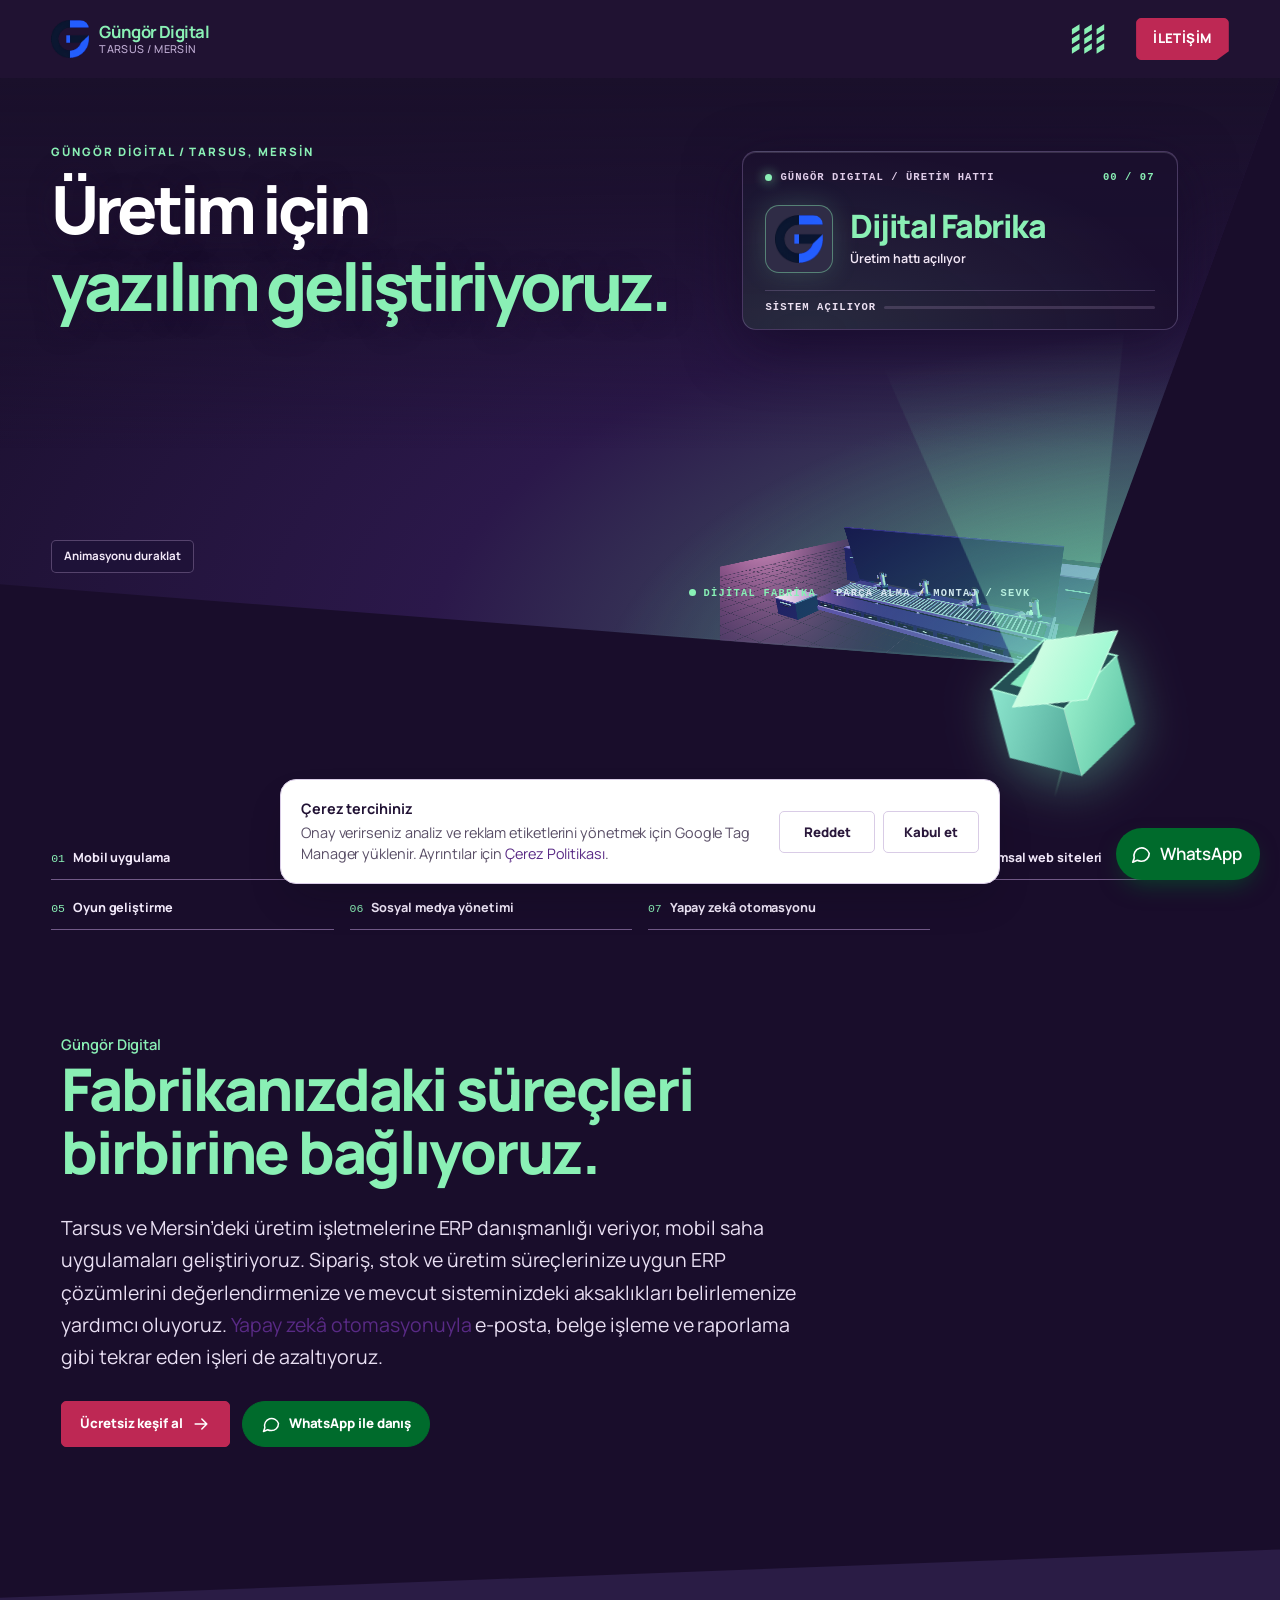
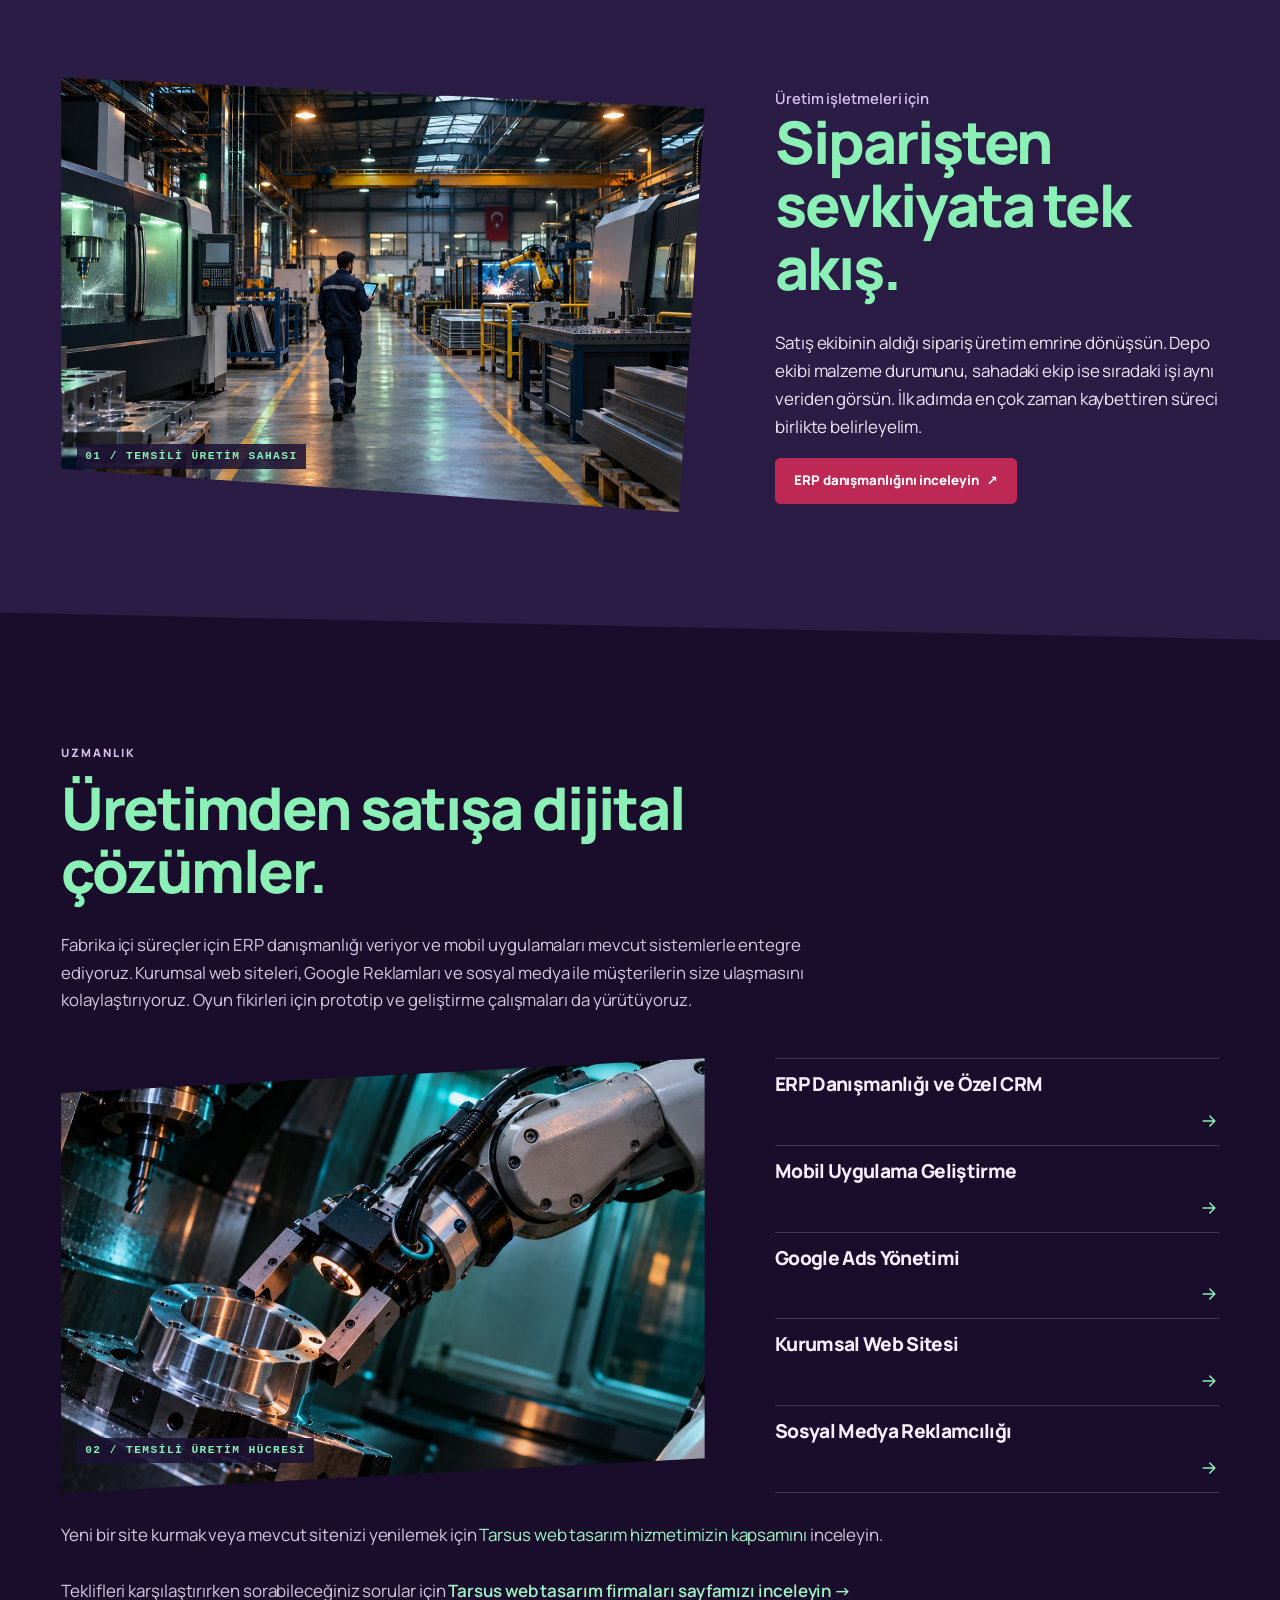
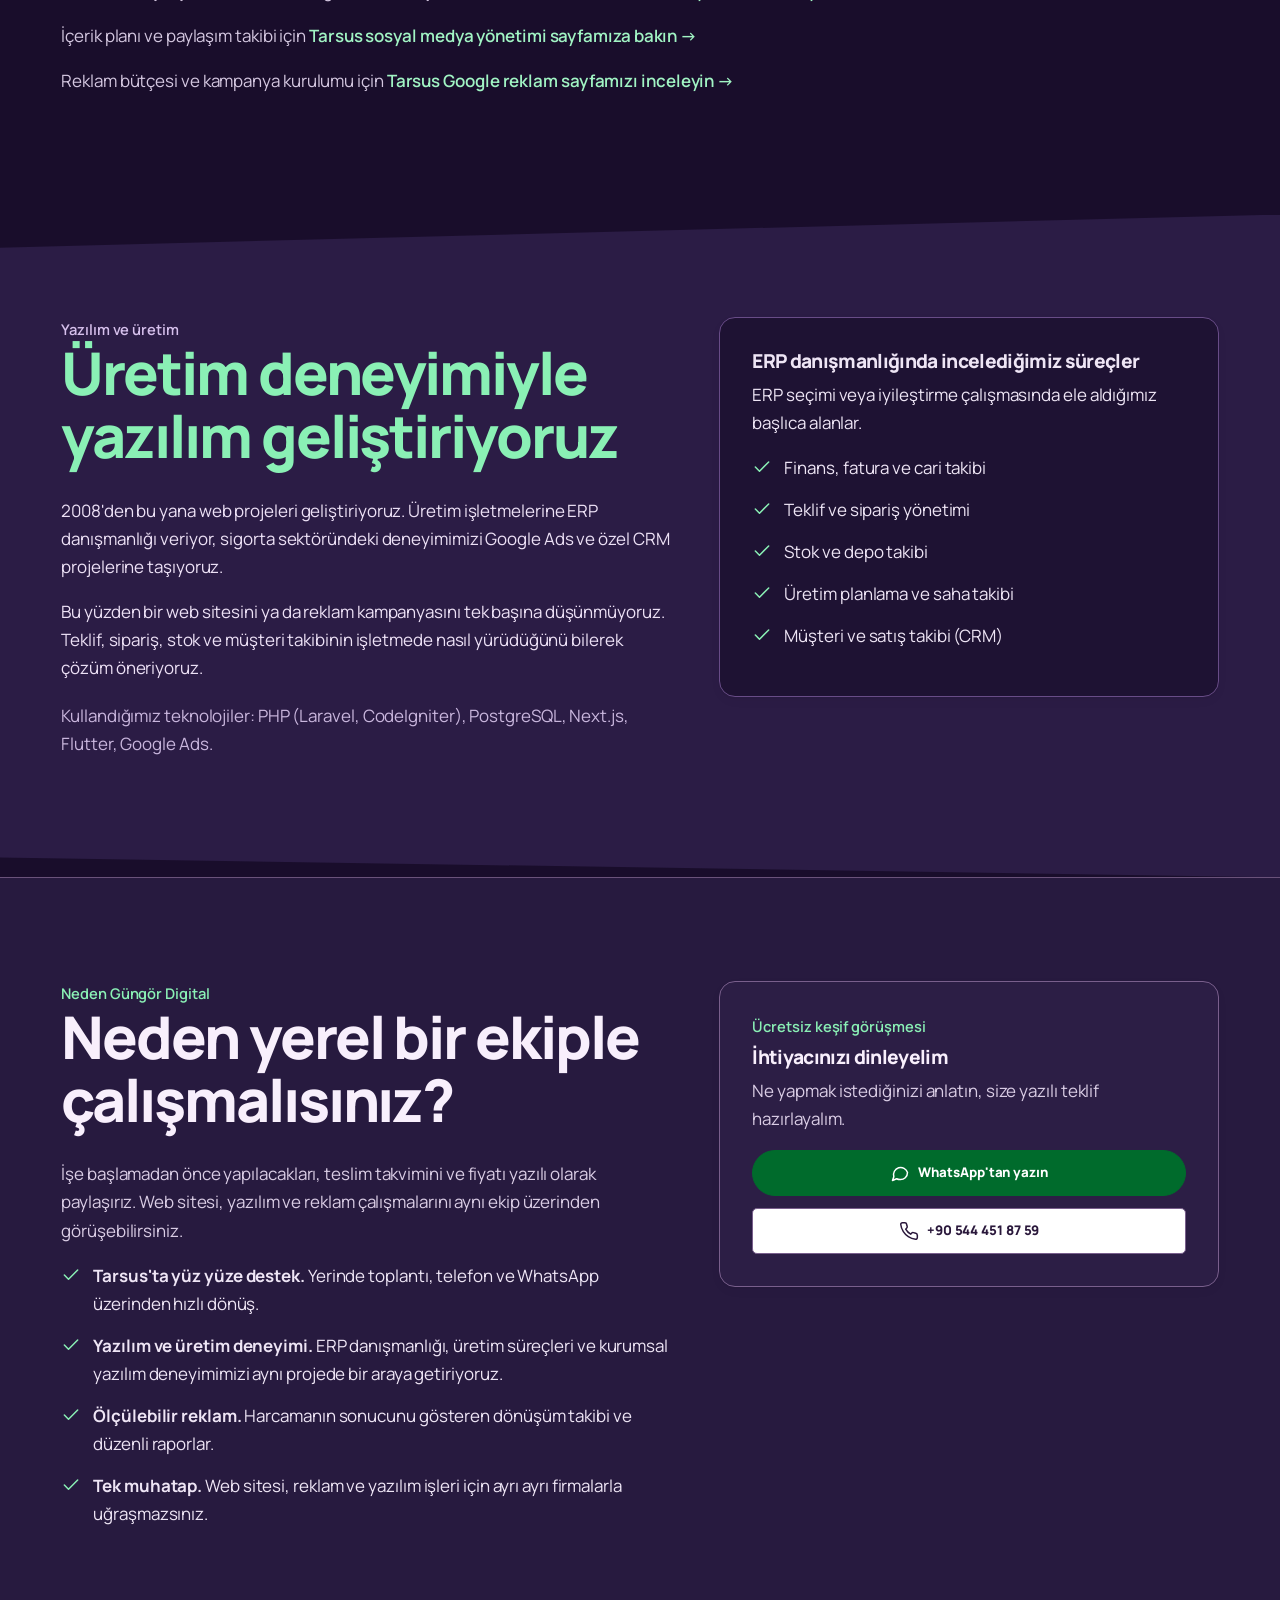
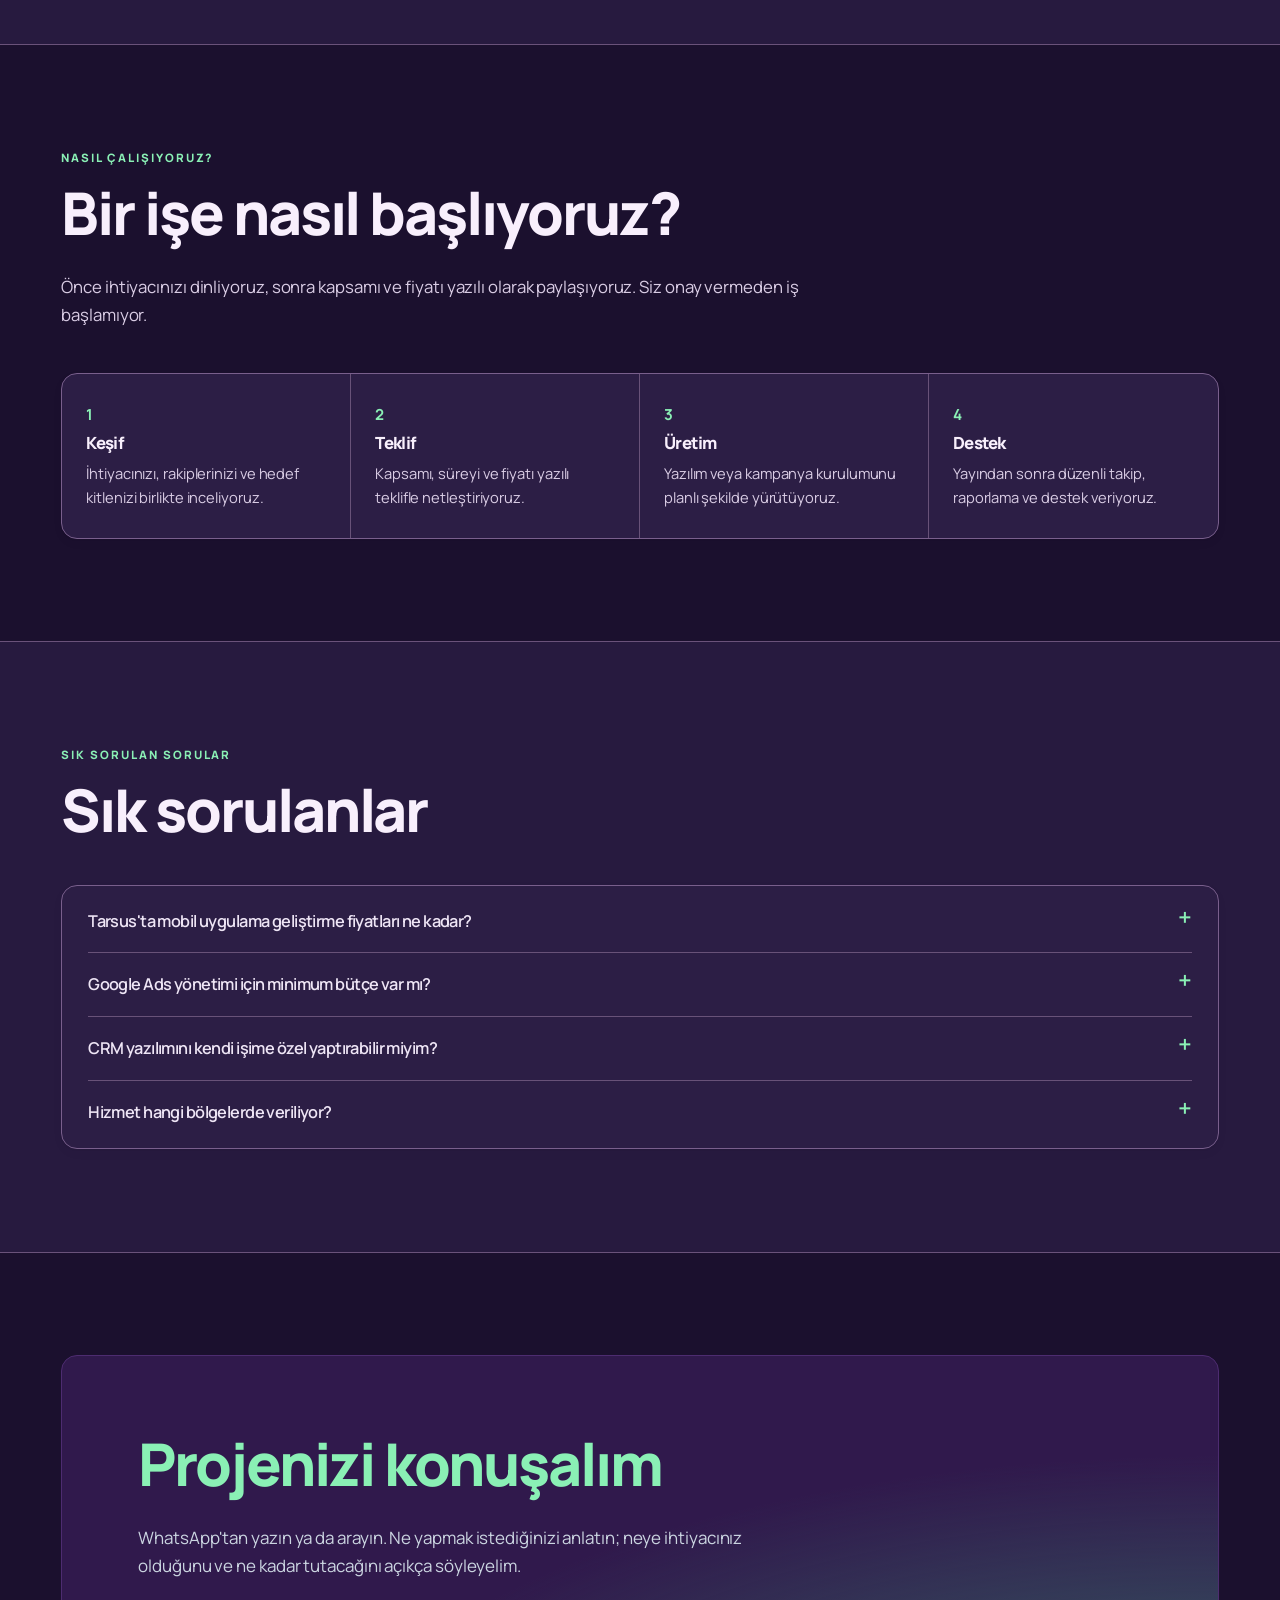
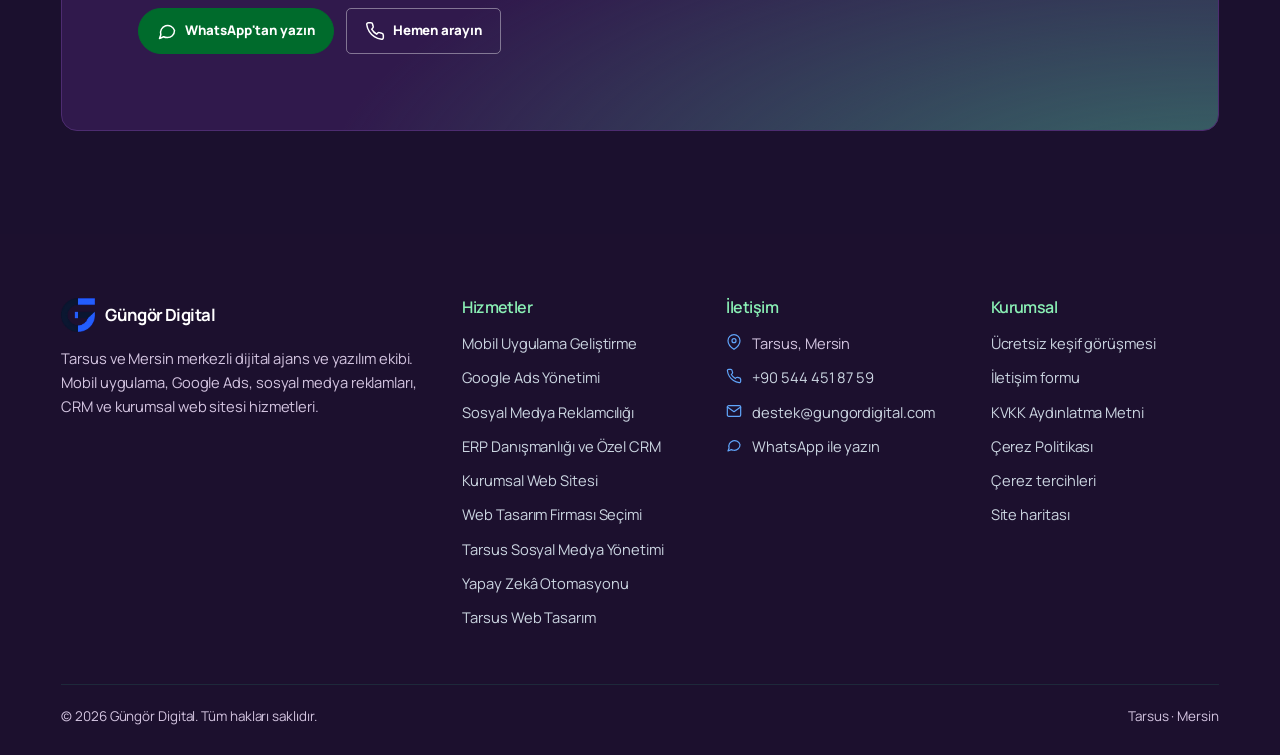
==== commit c64357fe: "Hizmet metinlerini sadeleştir ve dayanaksız vaatleri düzelt" ====
--- a/index.html
+++ b/index.html
@@ -167,15 +167,15 @@
 <div class="grid grid-3 expertise-links">
 <a class="card" href="/crm-ve-kurumsal-yazilim.html"><div class="icon-box"><svg class="ic" viewBox="0 0 24 24" fill="none" stroke="currentColor" stroke-width="1.8" stroke-linecap="round" stroke-linejoin="round" aria-hidden="true"><ellipse cx="12" cy="5" rx="8" ry="3"/><path d="M4 5v14c0 1.7 3.6 3 8 3s8-1.3 8-3V5"/><path d="M4 12c0 1.7 3.6 3 8 3s8-1.3 8-3"/></svg></div><span class="tagchip">DANIŞMANLIK &amp; CRM</span><h3>ERP Danışmanlığı ve Özel CRM</h3><p>ERP seçiminde, süreç analizinde ve mevcut sistemin iyileştirilmesinde danışmanlık. Satış ve müşteri takibi için özel CRM geliştirme.</p><span class="more">Detaylı bilgi <svg class="ic" viewBox="0 0 24 24" fill="none" stroke="currentColor" stroke-width="1.8" stroke-linecap="round" stroke-linejoin="round" aria-hidden="true"><path d="M5 12h14M13 6l6 6-6 6"/></svg></span></a>
 <a class="card" href="/mobil-uygulama-gelistirme.html"><div class="icon-box"><svg class="ic" viewBox="0 0 24 24" fill="none" stroke="currentColor" stroke-width="1.8" stroke-linecap="round" stroke-linejoin="round" aria-hidden="true"><rect x="7" y="2" width="10" height="20" rx="2"/><path d="M11 18h2"/></svg></div><span class="tagchip">iOS & Android</span><h3>Mobil Uygulama Geliştirme</h3><p>iOS ve Android için müşteri, personel ve yönetim uygulamaları. Fikirden mağaza yayınına kadar, Tarsus ve Mersin'deki işletmeler için.</p><span class="more">Detaylı bilgi <svg class="ic" viewBox="0 0 24 24" fill="none" stroke="currentColor" stroke-width="1.8" stroke-linecap="round" stroke-linejoin="round" aria-hidden="true"><path d="M5 12h14M13 6l6 6-6 6"/></svg></span></a>
-<a class="card" href="/google-ads-yonetimi.html"><div class="icon-box"><svg class="ic" viewBox="0 0 24 24" fill="none" stroke="currentColor" stroke-width="1.8" stroke-linecap="round" stroke-linejoin="round" aria-hidden="true"><circle cx="11" cy="11" r="7"/><path d="m21 21-4.3-4.3"/></svg></div><span class="tagchip">Arama & Performance Max</span><h3>Google Ads Yönetimi</h3><p>Arama, Performance Max ve yeniden pazarlama kampanyalarıyla doğru müşteriye, doğru zamanda ulaşın. Şeffaf raporlama ile.</p><span class="more">Detaylı bilgi <svg class="ic" viewBox="0 0 24 24" fill="none" stroke="currentColor" stroke-width="1.8" stroke-linecap="round" stroke-linejoin="round" aria-hidden="true"><path d="M5 12h14M13 6l6 6-6 6"/></svg></span></a>
-<a class="card" href="/kurumsal-web-sitesi.html"><div class="icon-box"><svg class="ic" viewBox="0 0 24 24" fill="none" stroke="currentColor" stroke-width="1.8" stroke-linecap="round" stroke-linejoin="round" aria-hidden="true"><rect x="3" y="4" width="18" height="16" rx="2"/><path d="M3 9h18M7 14h4"/></svg></div><span class="tagchip">Next.js & SEO</span><h3>Kurumsal Web Sitesi</h3><p>Mobil uyumlu, hızlı ve teknik SEO'ya uygun kurumsal web siteleri. Google'da yerel aramalarda görünür olmanızı sağlıyoruz.</p><span class="more">Detaylı bilgi <svg class="ic" viewBox="0 0 24 24" fill="none" stroke="currentColor" stroke-width="1.8" stroke-linecap="round" stroke-linejoin="round" aria-hidden="true"><path d="M5 12h14M13 6l6 6-6 6"/></svg></span></a>
-<a class="card" href="/sosyal-medya-reklamciligi.html"><div class="icon-box"><svg class="ic" viewBox="0 0 24 24" fill="none" stroke="currentColor" stroke-width="1.8" stroke-linecap="round" stroke-linejoin="round" aria-hidden="true"><path d="M3 11v2a1 1 0 0 0 1 1h2l5 4V6L6 10H4a1 1 0 0 0-1 1z"/><path d="M16 8a5 5 0 0 1 0 8"/></svg></div><span class="tagchip">Meta & TikTok</span><h3>Sosyal Medya Reklamcılığı</h3><p>Instagram, Facebook, TikTok ve LinkedIn'de hedefli kampanyalar; görsel ve video kreatifler ile WhatsApp ve telefon araması getiren reklamlar.</p><span class="more">Detaylı bilgi <svg class="ic" viewBox="0 0 24 24" fill="none" stroke="currentColor" stroke-width="1.8" stroke-linecap="round" stroke-linejoin="round" aria-hidden="true"><path d="M5 12h14M13 6l6 6-6 6"/></svg></span></a>
+<a class="card" href="/google-ads-yonetimi.html"><div class="icon-box"><svg class="ic" viewBox="0 0 24 24" fill="none" stroke="currentColor" stroke-width="1.8" stroke-linecap="round" stroke-linejoin="round" aria-hidden="true"><circle cx="11" cy="11" r="7"/><path d="m21 21-4.3-4.3"/></svg></div><span class="tagchip">Arama & Performance Max</span><h3>Google Ads Yönetimi</h3><p>Google Ads kampanyalarını kuruyor, arama terimlerini ve bütçeyi takip ediyoruz. Telefon, WhatsApp ve form üzerinden gelen talepleri raporluyoruz.</p><span class="more">Detaylı bilgi <svg class="ic" viewBox="0 0 24 24" fill="none" stroke="currentColor" stroke-width="1.8" stroke-linecap="round" stroke-linejoin="round" aria-hidden="true"><path d="M5 12h14M13 6l6 6-6 6"/></svg></span></a>
+<a class="card" href="/kurumsal-web-sitesi.html"><div class="icon-box"><svg class="ic" viewBox="0 0 24 24" fill="none" stroke="currentColor" stroke-width="1.8" stroke-linecap="round" stroke-linejoin="round" aria-hidden="true"><rect x="3" y="4" width="18" height="16" rx="2"/><path d="M3 9h18M7 14h4"/></svg></div><span class="tagchip">Next.js & SEO</span><h3>Kurumsal Web Sitesi</h3><p>Ürün ve hizmetlerinizi anlatan kurumsal siteler hazırlıyoruz. Mobil kullanımı, sayfa başlıklarını ve Google’ın sayfalara erişimini kontrol ediyoruz.</p><span class="more">Detaylı bilgi <svg class="ic" viewBox="0 0 24 24" fill="none" stroke="currentColor" stroke-width="1.8" stroke-linecap="round" stroke-linejoin="round" aria-hidden="true"><path d="M5 12h14M13 6l6 6-6 6"/></svg></span></a>
+<a class="card" href="/sosyal-medya-reklamciligi.html"><div class="icon-box"><svg class="ic" viewBox="0 0 24 24" fill="none" stroke="currentColor" stroke-width="1.8" stroke-linecap="round" stroke-linejoin="round" aria-hidden="true"><path d="M3 11v2a1 1 0 0 0 1 1h2l5 4V6L6 10H4a1 1 0 0 0-1 1z"/><path d="M16 8a5 5 0 0 1 0 8"/></svg></div><span class="tagchip">Meta & TikTok</span><h3>Sosyal Medya Reklamcılığı</h3><p>Instagram, Facebook, TikTok ve LinkedIn için reklam metinleri, görseller ve videolar hazırlıyoruz. Kampanyaları gelen başvurulara ve maliyetlerine göre değerlendiriyoruz.</p><span class="more">Detaylı bilgi <svg class="ic" viewBox="0 0 24 24" fill="none" stroke="currentColor" stroke-width="1.8" stroke-linecap="round" stroke-linejoin="round" aria-hidden="true"><path d="M5 12h14M13 6l6 6-6 6"/></svg></span></a>
 </div>
 </div>
 <p style="margin-top:28px;color:var(--muted)">Yeni bir site kurmak veya mevcut sitenizi yenilemek için <a href="/tarsus-web-tasarim.html">Tarsus web tasarım hizmetimizin kapsamını</a> inceleyin.</p>
-<p style="margin-top:28px;color:var(--muted)">Tarsus'ta web tasarım firması mı arıyorsunuz? <a href="/tarsus-web-tasarim-firmalari.html" style="font-weight:600">Tarsus web tasarım firmaları sayfamızı inceleyin &rarr;</a></p>
-<p style="margin-top:8px;color:var(--muted)">Tarsus'ta sosyal medya yönetimi mi arıyorsunuz? <a href="/tarsus-sosyal-medya-yonetimi.html" style="font-weight:600">Tarsus sosyal medya yönetimi sayfamıza bakın &rarr;</a></p>
-<p style="margin-top:8px;color:var(--muted)">Tarsus'ta Google reklamı vermek mi istiyorsunuz? <a href="/google-ads-yonetimi.html" style="font-weight:600">Tarsus Google reklam sayfamızı inceleyin &rarr;</a></p>
+<p style="margin-top:28px;color:var(--muted)">Teklifleri karşılaştırırken sorabileceğiniz sorular için <a href="/tarsus-web-tasarim-firmalari.html" style="font-weight:600">Tarsus web tasarım firmaları sayfamızı inceleyin &rarr;</a></p>
+<p style="margin-top:8px;color:var(--muted)">İçerik planı ve paylaşım takibi için <a href="/tarsus-sosyal-medya-yonetimi.html" style="font-weight:600">Tarsus sosyal medya yönetimi sayfamıza bakın &rarr;</a></p>
+<p style="margin-top:8px;color:var(--muted)">Reklam bütçesi ve kampanya kurulumu için <a href="/google-ads-yonetimi.html" style="font-weight:600">Tarsus Google reklam sayfamızı inceleyin &rarr;</a></p>
 </div></section>
 <section class="section" id="hakkimizda"><div class="wrap split">
 <div>
@@ -200,7 +200,7 @@
 <div>
 <div class="label">Neden Güngör Digital</div>
 <h2>Neden yerel bir ekiple çalışmalısınız?</h2>
-<p class="muted">Teknik bilgiyi iş sonucuna dönüştürmeye odaklanıyoruz. Her projede kapsam, süre ve fiyat baştan yazılı olarak netleşir.</p>
+<p class="muted">İşe başlamadan önce yapılacakları, teslim takvimini ve fiyatı yazılı olarak paylaşırız. Web sitesi, yazılım ve reklam çalışmalarını aynı ekip üzerinden görüşebilirsiniz.</p>
 <ul class="checks">
 <li><svg class="ic" viewBox="0 0 24 24" fill="none" stroke="currentColor" stroke-width="1.8" stroke-linecap="round" stroke-linejoin="round" aria-hidden="true"><path d="M20 6 9 17l-5-5"/></svg><span><strong>Tarsus'ta yüz yüze destek.</strong> Yerinde toplantı, telefon ve WhatsApp üzerinden hızlı dönüş.</span></li>
 <li><svg class="ic" viewBox="0 0 24 24" fill="none" stroke="currentColor" stroke-width="1.8" stroke-linecap="round" stroke-linejoin="round" aria-hidden="true"><path d="M20 6 9 17l-5-5"/></svg><span><strong>Yazılım ve üretim deneyimi.</strong> ERP danışmanlığı, üretim süreçleri ve kurumsal yazılım deneyimimizi aynı projede bir araya getiriyoruz.</span></li>
